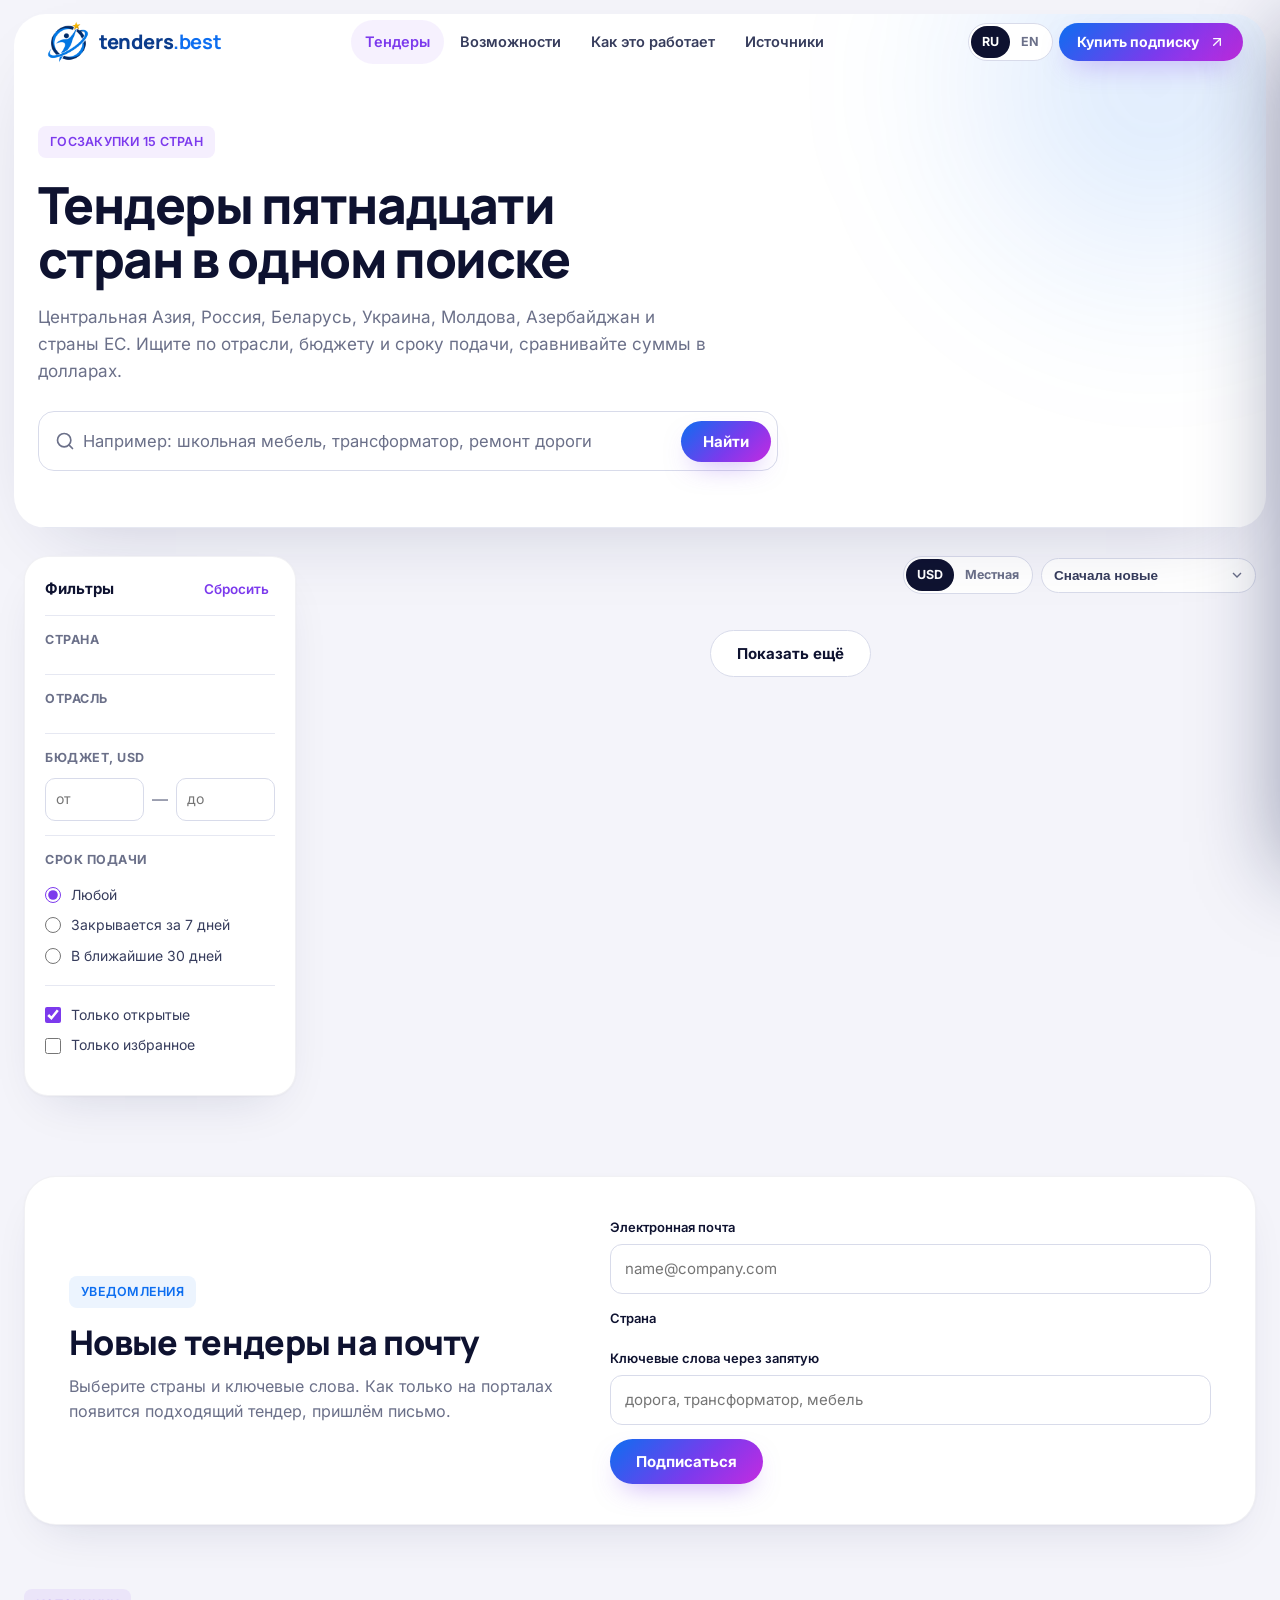
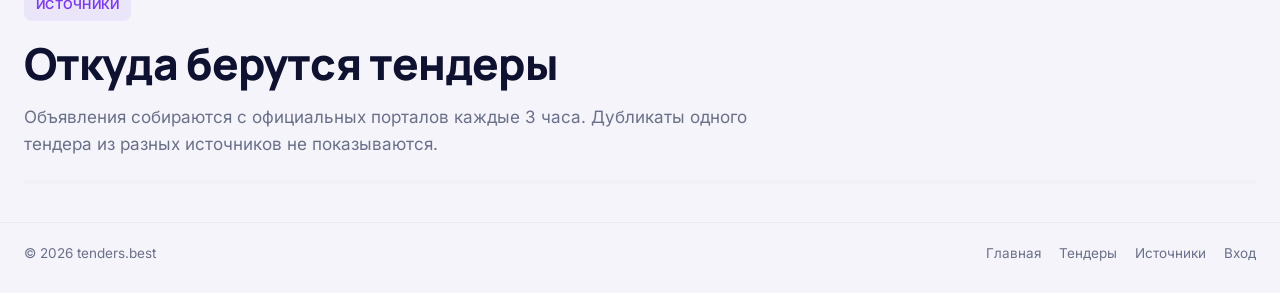
==== tenders.html @ 1c80e2ca "Add tender catalogue, collectors for 15 countries, scheduler and admin - FastAPI + SQLite backend se" ====
<!DOCTYPE html>
<html lang="ru">
<head>
  <meta charset="UTF-8">
  <meta name="viewport" content="width=device-width, initial-scale=1.0">
  <title>Тендеры 15 стран — tenders.best</title>
  <meta name="description" content="Государственные закупки 15 стран в одном поиске: Центральная Азия, Россия, Беларусь, Украина, Молдова, Кавказ и ЕС. Обновление каждые 3 часа.">
  <link rel="icon" type="image/png" href="/assets/img/favicon.png">
  <link rel="stylesheet" href="/assets/css/fonts.css">
  <link rel="stylesheet" href="/assets/css/styles.css">
  <link rel="stylesheet" href="/assets/css/catalog.css">
</head>
<body class="catalog">

<svg width="0" height="0" style="position:absolute" aria-hidden="true">
  <defs>
    <symbol id="i-search" viewBox="0 0 24 24"><circle cx="11" cy="11" r="8"/><path d="m21 21-4.3-4.3"/></symbol>
    <symbol id="i-arrow-up-right" viewBox="0 0 24 24"><path d="M7 17 17 7"/><path d="M7 7h10v10"/></symbol>
    <symbol id="i-calendar" viewBox="0 0 24 24"><rect x="3" y="4" width="18" height="18" rx="2"/><path d="M16 2v4M8 2v4M3 10h18"/></symbol>
    <symbol id="i-building" viewBox="0 0 24 24"><rect x="4" y="2" width="16" height="20" rx="2"/><path d="M9 22v-4h6v4"/><path d="M8 6h.01M16 6h.01M12 6h.01M12 10h.01M12 14h.01M16 10h.01M16 14h.01M8 10h.01M8 14h.01"/></symbol>
    <symbol id="i-pin" viewBox="0 0 24 24"><path d="M20 10c0 6-8 12-8 12s-8-6-8-12a8 8 0 0 1 16 0Z"/><circle cx="12" cy="10" r="3"/></symbol>
    <symbol id="i-star" viewBox="0 0 24 24"><path d="M12 2l3.09 6.26L22 9.27l-5 4.87 1.18 6.88L12 17.77l-6.18 3.25L7 14.14 2 9.27l6.91-1.01z"/></symbol>
    <symbol id="i-x" viewBox="0 0 24 24"><path d="M18 6 6 18M6 6l12 12"/></symbol>
    <symbol id="i-filter" viewBox="0 0 24 24"><path d="M22 3H2l8 9.46V19l4 2v-8.54L22 3z"/></symbol>
    <symbol id="i-copy" viewBox="0 0 24 24"><rect x="9" y="9" width="13" height="13" rx="2"/><path d="M5 15H4a2 2 0 0 1-2-2V4a2 2 0 0 1 2-2h9a2 2 0 0 1 2 2v1"/></symbol>
    <symbol id="i-refresh" viewBox="0 0 24 24"><path d="M3 12a9 9 0 1 0 3-6.7L3 8"/><path d="M3 3v5h5"/></symbol>
    <symbol id="i-mail" viewBox="0 0 24 24"><rect x="2" y="4" width="20" height="16" rx="2"/><path d="m22 7-8.97 5.7a1.94 1.94 0 0 1-2.06 0L2 7"/></symbol>
  </defs>
</svg>

<header class="header" id="header">
  <div class="container">
    <div class="header__bar">
      <a href="/" class="brand" aria-label="tenders.best — на главную">
        <img class="brand__mark" src="/assets/img/logo-mark.png" alt="" width="44" height="44">
        <span class="brand__name">tenders<b>.best</b></span>
      </a>
      <nav class="nav" aria-label="Основная навигация">
        <a href="/tenders" class="is-active" data-i="nav_tenders">Тендеры</a>
        <a href="/#platform" data-i="nav_platform">Возможности</a>
        <a href="/#how" data-i="nav_how">Как это работает</a>
        <a href="#sources" data-i="nav_sources">Источники</a>
      </nav>
      <div class="header__actions">
        <div class="seg" role="group" aria-label="Язык"><button type="button" data-lang="ru" aria-pressed="true">RU</button><button type="button" data-lang="en" aria-pressed="false">EN</button></div>
        <a href="/#cta" class="btn btn--primary btn--sm" data-i="buy">Купить подписку <svg class="icon icon--arrow"><use href="#i-arrow-up-right"/></svg></a>
        <button class="burger" id="burger" aria-label="Открыть меню" aria-expanded="false"><span></span><span></span><span></span></button>
      </div>
    </div>
  </div>
</header>
<div class="mobile-menu" id="mobileMenu">
  <a href="/tenders">Тендеры</a>
  <a href="/#platform">Возможности</a>
  <a href="/#how">Как это работает</a>
  <a href="#sources">Источники</a>
  <a href="/#cta" class="btn btn--primary btn--lg">Купить подписку</a>
</div>

<main>
  <section class="chero">
    <div class="chero__card">
      <div class="container">
        <div class="chero__grid">
          <div class="chero__copy">
            <span class="eyebrow" data-i="eyebrow">Госзакупки 15 стран</span>
            <h1 data-i="h1">Тендеры пятнадцати стран в одном поиске</h1>
            <p data-i="lead">Центральная Азия, Россия, Беларусь, Украина, Молдова, Азербайджан и страны ЕС. Ищите по отрасли, бюджету и сроку подачи, сравнивайте суммы в долларах.</p>
            <form class="search" id="searchForm" role="search">
              <svg class="icon"><use href="#i-search"/></svg>
              <input id="q" type="search" autocomplete="off" placeholder="Например: школьная мебель, трансформатор, ремонт дороги">
              <button type="submit" class="btn btn--primary" data-i="find">Найти</button>
            </form>
            <div class="chero__meta" id="meta"></div>
          </div>
        </div>
        <div class="countries" id="countryStrip" role="group" aria-label="Страны"></div>
      </div>
    </div>
  </section>

  <section class="cmain container" id="tenders">
    <aside class="filters" id="filters" aria-label="Фильтры">
      <div class="filters__head"><b data-i="filters">Фильтры</b><span class="filters__head-actions"><button type="button" class="link" id="reset" data-i="reset">Сбросить</button><button type="button" class="btn btn--primary btn--sm filters-close" id="filtersClose" data-i="done">Готово</button></span></div>
      <div class="fgroup"><div class="fgroup__title" data-i="country">Страна</div><div class="fchips" id="fCountries"></div></div>
      <div class="fgroup"><div class="fgroup__title" data-i="category">Отрасль</div><div class="flist" id="fCats"></div></div>
      <div class="fgroup"><div class="fgroup__title" data-i="budget">Бюджет, USD</div>
        <div class="frange"><input type="number" id="minUsd" min="0" step="1000" placeholder="от" data-ph="from"><span>—</span><input type="number" id="maxUsd" min="0" step="1000" placeholder="до" data-ph="to"></div></div>
      <div class="fgroup"><div class="fgroup__title" data-i="deadline">Срок подачи</div>
        <label class="fradio"><input type="radio" name="dl" value="" checked><span data-i="any">Любой</span></label>
        <label class="fradio"><input type="radio" name="dl" value="7"><span data-i="d7">Закрывается за 7 дней</span></label>
        <label class="fradio"><input type="radio" name="dl" value="30"><span data-i="d30">В ближайшие 30 дней</span></label></div>
      <div class="fgroup">
        <label class="fcheck"><input type="checkbox" id="onlyOpen" checked><span data-i="only_open">Только открытые</span></label>
        <label class="fcheck"><input type="checkbox" id="onlyFav"><span data-i="favs_only">Только избранное</span></label>
      </div>
    </aside>

    <div class="results">
      <div class="results__head">
        <div class="results__count" id="count"></div>
        <div class="results__ctrls">
          <button type="button" class="btn btn--ghost btn--sm filters-toggle" id="filtersToggle"><svg class="icon"><use href="#i-filter"/></svg><span data-i="filters">Фильтры</span></button>
          <div class="seg" role="group" id="curSeg"><button type="button" data-cur="usd" aria-pressed="true">USD</button><button type="button" data-cur="local" aria-pressed="false" data-i="cur_local">Местная</button></div>
          <select class="sel" id="sort" aria-label="Сортировка">
            <option value="new" data-i="s_new">Сначала новые</option>
            <option value="deadline" data-i="s_dead">Ближайший срок подачи</option>
            <option value="amount_desc" data-i="s_bud_d">Бюджет: больше</option>
            <option value="amount_asc" data-i="s_bud_a">Бюджет: меньше</option>
          </select>
        </div>
      </div>
      <div class="list" id="list" aria-live="polite"></div>
      <div class="results__more"><button type="button" class="btn btn--ghost" id="more" data-i="more">Показать ещё</button></div>
    </div>
  </section>

  <section class="cblock container" id="alerts">
    <div class="subscribe">
      <div>
        <span class="eyebrow eyebrow--blue" data-i="sub_eyebrow">Уведомления</span>
        <h2 data-i="sub_h">Новые тендеры на почту</h2>
        <p data-i="sub_p">Выберите страны и ключевые слова. Как только на порталах появится подходящий тендер, пришлём письмо.</p>
      </div>
      <form class="subform" id="subForm" novalidate>
        <label><span data-i="email">Электронная почта</span><input type="email" id="subEmail" placeholder="name@company.com" required></label>
        <div><span class="lbl" data-i="country">Страна</span><div class="fchips fchips--sub" id="subCountries"></div></div>
        <label><span data-i="keywords">Ключевые слова через запятую</span><input type="text" id="subKw" placeholder="дорога, трансформатор, мебель"></label>
        <div class="subform__actions"><button class="btn btn--primary" type="submit" data-i="sub_btn">Подписаться</button><span class="formmsg" id="subMsg" role="status"></span></div>
      </form>
    </div>
  </section>

  <section class="cblock container" id="sources">
    <div class="section-head section-head--left">
      <span class="eyebrow" data-i="src_eyebrow">Источники</span>
      <h2 data-i="src_h">Откуда берутся тендеры</h2>
      <p data-i="src_p">Объявления собираются с официальных порталов каждые 3 часа. Дубликаты одного тендера из разных источников не показываются.</p>
    </div>
    <div class="tablewrap"><table class="srctable" id="srcTable"></table></div>
  </section>
</main>

<footer class="cfooter container">
  <span>© 2026 tenders.best</span>
  <nav><a href="/">Главная</a><a href="/tenders">Тендеры</a><a href="#sources">Источники</a><a href="/admin/login">Вход</a></nav>
</footer>

<div class="scrim" id="scrim"></div>
<aside class="drawer" id="drawer" role="dialog" aria-modal="true" aria-labelledby="dTitle">
  <div class="drawer__head"><span class="drawer__id" id="dId"></span><button class="iconbtn" id="dClose" type="button" aria-label="Закрыть"><svg class="icon"><use href="#i-x"/></svg></button></div>
  <div class="drawer__body" id="dBody"></div>
  <div class="drawer__actions" id="dActions"></div>
</aside>
<div class="toast" id="toast" role="status"></div>

<script src="/assets/js/catalog.js" defer></script>
</body>
</html>
---- assets/css/fonts.css ----
/* Self-hosted Inter + Manrope (latin, latin-ext, cyrillic, cyrillic-ext) — SIL Open Font License */
@font-face {
  font-family: 'Inter';
  font-style: normal;
  font-weight: 400;
  font-display: swap;
  src: url('../fonts/inter-400-cyrillic-ext.woff2') format('woff2');
  unicode-range: U+0460-052F, U+1C80-1C8A, U+20B4, U+2DE0-2DFF, U+A640-A69F, U+FE2E-FE2F;
}
@font-face {
  font-family: 'Inter';
  font-style: normal;
  font-weight: 400;
  font-display: swap;
  src: url('../fonts/inter-400-cyrillic.woff2') format('woff2');
  unicode-range: U+0301, U+0400-045F, U+0490-0491, U+04B0-04B1, U+2116;
}
@font-face {
  font-family: 'Inter';
  font-style: normal;
  font-weight: 400;
  font-display: swap;
  src: url('../fonts/inter-400-latin-ext.woff2') format('woff2');
  unicode-range: U+0100-02BA, U+02BD-02C5, U+02C7-02CC, U+02CE-02D7, U+02DD-02FF, U+0304, U+0308, U+0329, U+1D00-1DBF, U+1E00-1E9F, U+1EF2-1EFF, U+2020, U+20A0-20AB, U+20AD-20C0, U+2113, U+2C60-2C7F, U+A720-A7FF;
}
@font-face {
  font-family: 'Inter';
  font-style: normal;
  font-weight: 400;
  font-display: swap;
  src: url('../fonts/inter-400-latin.woff2') format('woff2');
  unicode-range: U+0000-00FF, U+0131, U+0152-0153, U+02BB-02BC, U+02C6, U+02DA, U+02DC, U+0304, U+0308, U+0329, U+2000-206F, U+20AC, U+2122, U+2191, U+2193, U+2212, U+2215, U+FEFF, U+FFFD;
}
@font-face {
  font-family: 'Inter';
  font-style: normal;
  font-weight: 500;
  font-display: swap;
  src: url('../fonts/inter-500-cyrillic-ext.woff2') format('woff2');
  unicode-range: U+0460-052F, U+1C80-1C8A, U+20B4, U+2DE0-2DFF, U+A640-A69F, U+FE2E-FE2F;
}
@font-face {
  font-family: 'Inter';
  font-style: normal;
  font-weight: 500;
  font-display: swap;
  src: url('../fonts/inter-500-cyrillic.woff2') format('woff2');
  unicode-range: U+0301, U+0400-045F, U+0490-0491, U+04B0-04B1, U+2116;
}
@font-face {
  font-family: 'Inter';
  font-style: normal;
  font-weight: 500;
  font-display: swap;
  src: url('../fonts/inter-500-latin-ext.woff2') format('woff2');
  unicode-range: U+0100-02BA, U+02BD-02C5, U+02C7-02CC, U+02CE-02D7, U+02DD-02FF, U+0304, U+0308, U+0329, U+1D00-1DBF, U+1E00-1E9F, U+1EF2-1EFF, U+2020, U+20A0-20AB, U+20AD-20C0, U+2113, U+2C60-2C7F, U+A720-A7FF;
}
@font-face {
  font-family: 'Inter';
  font-style: normal;
  font-weight: 500;
  font-display: swap;
  src: url('../fonts/inter-500-latin.woff2') format('woff2');
  unicode-range: U+0000-00FF, U+0131, U+0152-0153, U+02BB-02BC, U+02C6, U+02DA, U+02DC, U+0304, U+0308, U+0329, U+2000-206F, U+20AC, U+2122, U+2191, U+2193, U+2212, U+2215, U+FEFF, U+FFFD;
}
@font-face {
  font-family: 'Inter';
  font-style: normal;
  font-weight: 600;
  font-display: swap;
  src: url('../fonts/inter-600-cyrillic-ext.woff2') format('woff2');
  unicode-range: U+0460-052F, U+1C80-1C8A, U+20B4, U+2DE0-2DFF, U+A640-A69F, U+FE2E-FE2F;
}
@font-face {
  font-family: 'Inter';
  font-style: normal;
  font-weight: 600;
  font-display: swap;
  src: url('../fonts/inter-600-cyrillic.woff2') format('woff2');
  unicode-range: U+0301, U+0400-045F, U+0490-0491, U+04B0-04B1, U+2116;
}
@font-face {
  font-family: 'Inter';
  font-style: normal;
  font-weight: 600;
  font-display: swap;
  src: url('../fonts/inter-600-latin-ext.woff2') format('woff2');
  unicode-range: U+0100-02BA, U+02BD-02C5, U+02C7-02CC, U+02CE-02D7, U+02DD-02FF, U+0304, U+0308, U+0329, U+1D00-1DBF, U+1E00-1E9F, U+1EF2-1EFF, U+2020, U+20A0-20AB, U+20AD-20C0, U+2113, U+2C60-2C7F, U+A720-A7FF;
}
@font-face {
  font-family: 'Inter';
  font-style: normal;
  font-weight: 600;
  font-display: swap;
  src: url('../fonts/inter-600-latin.woff2') format('woff2');
  unicode-range: U+0000-00FF, U+0131, U+0152-0153, U+02BB-02BC, U+02C6, U+02DA, U+02DC, U+0304, U+0308, U+0329, U+2000-206F, U+20AC, U+2122, U+2191, U+2193, U+2212, U+2215, U+FEFF, U+FFFD;
}
@font-face {
  font-family: 'Inter';
  font-style: normal;
  font-weight: 700;
  font-display: swap;
  src: url('../fonts/inter-700-cyrillic-ext.woff2') format('woff2');
  unicode-range: U+0460-052F, U+1C80-1C8A, U+20B4, U+2DE0-2DFF, U+A640-A69F, U+FE2E-FE2F;
}
@font-face {
  font-family: 'Inter';
  font-style: normal;
  font-weight: 700;
  font-display: swap;
  src: url('../fonts/inter-700-cyrillic.woff2') format('woff2');
  unicode-range: U+0301, U+0400-045F, U+0490-0491, U+04B0-04B1, U+2116;
}
@font-face {
  font-family: 'Inter';
  font-style: normal;
  font-weight: 700;
  font-display: swap;
  src: url('../fonts/inter-700-latin-ext.woff2') format('woff2');
  unicode-range: U+0100-02BA, U+02BD-02C5, U+02C7-02CC, U+02CE-02D7, U+02DD-02FF, U+0304, U+0308, U+0329, U+1D00-1DBF, U+1E00-1E9F, U+1EF2-1EFF, U+2020, U+20A0-20AB, U+20AD-20C0, U+2113, U+2C60-2C7F, U+A720-A7FF;
}
@font-face {
  font-family: 'Inter';
  font-style: normal;
  font-weight: 700;
  font-display: swap;
  src: url('../fonts/inter-700-latin.woff2') format('woff2');
  unicode-range: U+0000-00FF, U+0131, U+0152-0153, U+02BB-02BC, U+02C6, U+02DA, U+02DC, U+0304, U+0308, U+0329, U+2000-206F, U+20AC, U+2122, U+2191, U+2193, U+2212, U+2215, U+FEFF, U+FFFD;
}
@font-face {
  font-family: 'Manrope';
  font-style: normal;
  font-weight: 600;
  font-display: swap;
  src: url('../fonts/manrope-600-cyrillic-ext.woff2') format('woff2');
  unicode-range: U+0460-052F, U+1C80-1C8A, U+20B4, U+2DE0-2DFF, U+A640-A69F, U+FE2E-FE2F;
}
@font-face {
  font-family: 'Manrope';
  font-style: normal;
  font-weight: 600;
  font-display: swap;
  src: url('../fonts/manrope-600-cyrillic.woff2') format('woff2');
  unicode-range: U+0301, U+0400-045F, U+0490-0491, U+04B0-04B1, U+2116;
}
@font-face {
  font-family: 'Manrope';
  font-style: normal;
  font-weight: 600;
  font-display: swap;
  src: url('../fonts/manrope-600-latin-ext.woff2') format('woff2');
  unicode-range: U+0100-02BA, U+02BD-02C5, U+02C7-02CC, U+02CE-02D7, U+02DD-02FF, U+0304, U+0308, U+0329, U+1D00-1DBF, U+1E00-1E9F, U+1EF2-1EFF, U+2020, U+20A0-20AB, U+20AD-20C0, U+2113, U+2C60-2C7F, U+A720-A7FF;
}
@font-face {
  font-family: 'Manrope';
  font-style: normal;
  font-weight: 600;
  font-display: swap;
  src: url('../fonts/manrope-600-latin.woff2') format('woff2');
  unicode-range: U+0000-00FF, U+0131, U+0152-0153, U+02BB-02BC, U+02C6, U+02DA, U+02DC, U+0304, U+0308, U+0329, U+2000-206F, U+20AC, U+2122, U+2191, U+2193, U+2212, U+2215, U+FEFF, U+FFFD;
}
@font-face {
  font-family: 'Manrope';
  font-style: normal;
  font-weight: 700;
  font-display: swap;
  src: url('../fonts/manrope-700-cyrillic-ext.woff2') format('woff2');
  unicode-range: U+0460-052F, U+1C80-1C8A, U+20B4, U+2DE0-2DFF, U+A640-A69F, U+FE2E-FE2F;
}
@font-face {
  font-family: 'Manrope';
  font-style: normal;
  font-weight: 700;
  font-display: swap;
  src: url('../fonts/manrope-700-cyrillic.woff2') format('woff2');
  unicode-range: U+0301, U+0400-045F, U+0490-0491, U+04B0-04B1, U+2116;
}
@font-face {
  font-family: 'Manrope';
  font-style: normal;
  font-weight: 700;
  font-display: swap;
  src: url('../fonts/manrope-700-latin-ext.woff2') format('woff2');
  unicode-range: U+0100-02BA, U+02BD-02C5, U+02C7-02CC, U+02CE-02D7, U+02DD-02FF, U+0304, U+0308, U+0329, U+1D00-1DBF, U+1E00-1E9F, U+1EF2-1EFF, U+2020, U+20A0-20AB, U+20AD-20C0, U+2113, U+2C60-2C7F, U+A720-A7FF;
}
@font-face {
  font-family: 'Manrope';
  font-style: normal;
  font-weight: 700;
  font-display: swap;
  src: url('../fonts/manrope-700-latin.woff2') format('woff2');
  unicode-range: U+0000-00FF, U+0131, U+0152-0153, U+02BB-02BC, U+02C6, U+02DA, U+02DC, U+0304, U+0308, U+0329, U+2000-206F, U+20AC, U+2122, U+2191, U+2193, U+2212, U+2215, U+FEFF, U+FFFD;
}
@font-face {
  font-family: 'Manrope';
  font-style: normal;
  font-weight: 800;
  font-display: swap;
  src: url('../fonts/manrope-800-cyrillic-ext.woff2') format('woff2');
  unicode-range: U+0460-052F, U+1C80-1C8A, U+20B4, U+2DE0-2DFF, U+A640-A69F, U+FE2E-FE2F;
}
@font-face {
  font-family: 'Manrope';
  font-style: normal;
  font-weight: 800;
  font-display: swap;
  src: url('../fonts/manrope-800-cyrillic.woff2') format('woff2');
  unicode-range: U+0301, U+0400-045F, U+0490-0491, U+04B0-04B1, U+2116;
}
@font-face {
  font-family: 'Manrope';
  font-style: normal;
  font-weight: 800;
  font-display: swap;
  src: url('../fonts/manrope-800-latin-ext.woff2') format('woff2');
  unicode-range: U+0100-02BA, U+02BD-02C5, U+02C7-02CC, U+02CE-02D7, U+02DD-02FF, U+0304, U+0308, U+0329, U+1D00-1DBF, U+1E00-1E9F, U+1EF2-1EFF, U+2020, U+20A0-20AB, U+20AD-20C0, U+2113, U+2C60-2C7F, U+A720-A7FF;
}
@font-face {
  font-family: 'Manrope';
  font-style: normal;
  font-weight: 800;
  font-display: swap;
  src: url('../fonts/manrope-800-latin.woff2') format('woff2');
  unicode-range: U+0000-00FF, U+0131, U+0152-0153, U+02BB-02BC, U+02C6, U+02DA, U+02DC, U+0304, U+0308, U+0329, U+2000-206F, U+20AC, U+2122, U+2191, U+2193, U+2212, U+2215, U+FEFF, U+FFFD;
}
---- assets/css/styles.css ----
/* ==========================================================================
   tenders.best — landing page styles
   ========================================================================== */

:root {
  --bg: #f4f4fa;
  --surface: #ffffff;
  --ink: #0e1230;
  --ink-2: #363c5c;
  --muted: #6b7089;
  --line: #e6e8f2;
  --line-2: #d8dbea;

  --blue: #0d6ef0;
  --blue-deep: #0b3c8c;
  --navy: #00215e;
  --violet: #7c3aed;
  --magenta: #c42be0;
  --gold: #f8b800;
  --green: #12b76a;
  --red: #f04438;

  --grad-brand: linear-gradient(135deg, #0d6ef0 0%, #7c3aed 58%, #c42be0 100%);
  --grad-brand-soft: linear-gradient(135deg, #2f8bff 0%, #8f5cff 60%, #d24ee6 100%);
  --grad-blue: linear-gradient(135deg, #2f8bff 0%, #0b3c8c 100%);
  --grad-violet: linear-gradient(135deg, #8f5cff 0%, #5b21b6 100%);
  --grad-gold: linear-gradient(135deg, #ffd257 0%, #f59e0b 100%);

  --font-head: "Manrope", "Inter", system-ui, -apple-system, "Segoe UI", sans-serif;
  --font-body: "Inter", system-ui, -apple-system, "Segoe UI", sans-serif;

  --r-xl: 32px;
  --r-lg: 24px;
  --r-md: 18px;
  --r-pill: 999px;

  --shadow-card: 0 20px 50px -24px rgba(16, 24, 72, 0.16), 0 1px 3px rgba(16, 24, 72, 0.04);
  --shadow-float: 0 24px 60px -20px rgba(16, 24, 72, 0.26), 0 3px 10px rgba(16, 24, 72, 0.05);
  --shadow-btn: 0 12px 28px -12px rgba(124, 58, 237, 0.5);

  --ease: cubic-bezier(0.22, 1, 0.36, 1);
  --container: 1280px;
  --gutter: 24px;
  --nav-h: 72px;
}

/* ---------- reset ---------- */
*, *::before, *::after { box-sizing: border-box; }
html { scroll-behavior: smooth; -webkit-text-size-adjust: 100%; }
body {
  margin: 0;
  font-family: var(--font-body);
  font-size: 16px;
  line-height: 1.6;
  color: var(--ink);
  background: var(--bg);
  -webkit-font-smoothing: antialiased;
  -moz-osx-font-smoothing: grayscale;
  overflow-x: hidden;
}
img, svg { display: block; max-width: 100%; }
a { color: inherit; text-decoration: none; }
button { font: inherit; color: inherit; background: none; border: 0; cursor: pointer; }
input { font: inherit; }
h1, h2, h3, h4 { margin: 0; font-family: var(--font-head); font-weight: 800; letter-spacing: -0.02em; line-height: 1.1; }
p { margin: 0; }
ul { margin: 0; padding: 0; list-style: none; }
::selection { background: rgba(124, 58, 237, 0.18); }

.icon { width: 1em; height: 1em; fill: none; stroke: currentColor; stroke-width: 2; stroke-linecap: round; stroke-linejoin: round; flex: none; }
.container { width: 100%; max-width: var(--container); margin: 0 auto; padding: 0 var(--gutter); }

.page-aura {
  position: fixed; inset: 0; z-index: -1; pointer-events: none;
  background:
    radial-gradient(55% 40% at 6% 8%, rgba(124, 58, 237, 0.08), transparent 60%),
    radial-gradient(45% 40% at 96% 18%, rgba(13, 110, 240, 0.08), transparent 60%);
}

/* ---------- typography helpers ---------- */
.eyebrow {
  display: inline-flex; align-items: center; gap: 8px;
  padding: 6px 12px; border-radius: 8px;
  font-size: 12.5px; font-weight: 600; letter-spacing: 0.02em; text-transform: uppercase;
  color: var(--violet); background: rgba(124, 58, 237, 0.08);
}
.eyebrow--blue { color: var(--blue); background: rgba(13, 110, 240, 0.08); }
.eyebrow--light { color: #fff; background: rgba(255, 255, 255, 0.16); }

.section-head { text-align: center; max-width: 720px; margin: 0 auto 48px; }
.section-head .eyebrow { margin-bottom: 18px; }
.section-head h2 { font-size: clamp(30px, 3.8vw, 44px); }
.section-head p { margin-top: 16px; color: var(--muted); font-size: 17px; }

/* ---------- buttons ---------- */
.btn {
  position: relative; display: inline-flex; align-items: center; justify-content: center; gap: 10px;
  padding: 15px 26px; border-radius: var(--r-pill);
  font-weight: 700; font-size: 15px; line-height: 1; white-space: nowrap;
  transition: transform 0.3s var(--ease), box-shadow 0.3s var(--ease), background-color 0.25s, color 0.25s, border-color 0.25s;
}
.btn .icon { width: 16px; height: 16px; transition: transform 0.3s var(--ease); }
.btn:hover { transform: translateY(-1px); }
.btn:hover .icon--arrow { transform: translate(2px, -2px); }
.btn:active { transform: translateY(0); }

.btn--primary { color: #fff; background: var(--grad-brand); box-shadow: var(--shadow-btn); }
.btn--primary:hover { box-shadow: 0 16px 34px -12px rgba(124, 58, 237, 0.6); }
.btn--ghost { color: var(--ink); background: #fff; border: 1.5px solid var(--line-2); }
.btn--ghost:hover { border-color: var(--violet); color: var(--violet); }
.btn--outline-brand { color: var(--violet); background: #fff; border: 1.5px solid rgba(124, 58, 237, 0.35); }
.btn--outline-brand:hover { background: var(--violet); color: #fff; }
.btn--sm { padding: 11px 18px; font-size: 14px; }
.btn--lg { padding: 18px 30px; font-size: 16px; }

/* ---------- header ---------- */
.header {
  position: fixed; top: 14px; left: 0; right: 0; z-index: 50;
  transition: transform 0.45s var(--ease), top 0.3s var(--ease);
}
.header.is-hidden { transform: translateY(calc(-100% - 20px)); }
.header__bar {
  display: flex; align-items: center; justify-content: space-between; gap: 24px;
  height: var(--nav-h); padding: 0 12px 0 22px;
  border-radius: var(--r-pill); border: 1px solid transparent;
  transition: background-color 0.3s, box-shadow 0.3s, border-color 0.3s, height 0.3s var(--ease);
}
.header.is-scrolled { top: 10px; }
.header.is-scrolled .header__bar {
  height: 62px;
  background: rgba(255, 255, 255, 0.86);
  -webkit-backdrop-filter: blur(16px) saturate(1.3); backdrop-filter: blur(16px) saturate(1.3);
  border-color: rgba(255, 255, 255, 0.7);
  box-shadow: 0 14px 40px -18px rgba(16, 24, 72, 0.22);
}

.brand { display: inline-flex; align-items: center; gap: 10px; }
.brand__mark { width: 42px; height: 42px; object-fit: contain; }
.brand__name { font-family: var(--font-head); font-weight: 800; font-size: 20px; letter-spacing: -0.02em; color: var(--blue-deep); }
.brand__name b { color: var(--blue); }

.nav { display: flex; align-items: center; gap: 2px; }
.nav a { white-space: nowrap; padding: 10px 14px; border-radius: var(--r-pill); font-size: 14.5px; font-weight: 600; color: var(--ink-2); transition: color 0.25s, background-color 0.25s; }
.nav a:hover, .nav a.is-active { color: var(--violet); background: rgba(124, 58, 237, 0.07); }

.header__actions { display: flex; align-items: center; gap: 6px; }
.header__login { padding: 10px 14px; font-weight: 600; font-size: 14.5px; color: var(--ink-2); border-radius: var(--r-pill); transition: color 0.25s; }
.header__login:hover { color: var(--violet); }

.burger { display: none; flex-direction: column; width: 44px; height: 44px; border-radius: 50%; background: #fff; border: 1px solid var(--line); align-items: center; justify-content: center; }
.burger span { display: block; width: 18px; height: 2px; background: var(--ink); margin: 2.5px 0; border-radius: 2px; transition: transform 0.3s, opacity 0.3s; }
.burger.is-open span:nth-child(1) { transform: translateY(4.5px) rotate(45deg); }
.burger.is-open span:nth-child(2) { opacity: 0; }
.burger.is-open span:nth-child(3) { transform: translateY(-4.5px) rotate(-45deg); }

.mobile-menu {
  position: fixed; inset: 0; z-index: 45; padding: 100px 24px 24px;
  background: rgba(244, 244, 250, 0.97);
  -webkit-backdrop-filter: blur(20px); backdrop-filter: blur(20px);
  opacity: 0; pointer-events: none; transform: translateY(-6px);
  transition: opacity 0.3s var(--ease), transform 0.3s var(--ease);
}
.mobile-menu.is-open { opacity: 1; pointer-events: auto; transform: none; }
.mobile-menu a { display: block; padding: 15px 18px; font-family: var(--font-head); font-size: 21px; font-weight: 800; border-radius: var(--r-md); }
.mobile-menu a:hover { background: #fff; color: var(--violet); }
.mobile-menu .btn { margin-top: 18px; width: 100%; font-size: 16px; }

/* ---------- hero ---------- */
.hero { padding: 14px 14px 0; }
.hero__card {
  position: relative; overflow: hidden;
  background: var(--surface);
  border-radius: var(--r-xl);
  box-shadow: 0 30px 80px -40px rgba(16, 24, 72, 0.22);
}
.hero__inner {
  position: relative; z-index: 2;
  display: grid; grid-template-columns: 1fr 1.15fr; gap: 24px; align-items: end;
  padding: calc(var(--nav-h) + 56px) 24px 0;
}
.hero__copy { padding: 0 0 100px 40px; max-width: 580px; align-self: center; }
.hero__copy .eyebrow { margin-bottom: 24px; }
.hero__title { font-size: clamp(38px, 4.5vw, 60px); line-height: 1.05; letter-spacing: -0.03em; }
.hero__lead { margin-top: 22px; font-size: 17.5px; color: var(--muted); max-width: 500px; }
.hero__cta { display: flex; flex-wrap: wrap; gap: 12px; margin-top: 32px; }
.hero__proof { display: flex; align-items: center; gap: 14px; margin-top: 34px; font-size: 14px; color: var(--muted); }
.avatars { display: flex; }
.avatars span {
  width: 34px; height: 34px; border-radius: 50%; border: 2.5px solid #fff; margin-left: -9px;
  background: var(--grad-brand-soft);
  display: inline-flex; align-items: center; justify-content: center; font-size: 11.5px; font-weight: 700; color: #fff;
}
.avatars span:first-child { margin-left: 0; }
.avatars span:nth-child(2) { background: var(--grad-blue); }
.avatars span:nth-child(3) { background: var(--grad-gold); color: var(--navy); }
.avatars span:nth-child(4) { background: var(--grad-violet); }
.hero__proof b { color: var(--ink); font-weight: 700; }
.stars { display: inline-flex; gap: 2px; color: var(--gold); }
.stars .icon { width: 14px; height: 14px; fill: currentColor; stroke: none; }

.hero__glow { position: absolute; border-radius: 50%; filter: blur(70px); pointer-events: none; z-index: 0; }
.hero__glow--1 { width: 560px; height: 560px; left: -260px; bottom: -300px; background: radial-gradient(circle, rgba(124, 58, 237, 0.30), rgba(124, 58, 237, 0) 65%); }
.hero__glow--2 { width: 620px; height: 620px; right: -200px; top: -260px; background: radial-gradient(circle, rgba(13, 110, 240, 0.22), rgba(13, 110, 240, 0) 65%); }

/* hero visual composition */
.hero__visual { position: relative; height: 680px; }
.hero__scene { position: absolute; inset: 0; }

.laptop { position: absolute; left: 0; top: 96px; width: 520px; }
.laptop__screen {
  position: relative; padding: 16px 14px 20px; border-radius: 18px 18px 6px 6px;
  background: linear-gradient(180deg, #232842, #171b30);
  box-shadow: 0 40px 80px -30px rgba(16, 24, 72, 0.45), inset 0 1px 0 rgba(255, 255, 255, 0.08);
}
.laptop__cam { position: absolute; top: 6px; left: 50%; width: 5px; height: 5px; border-radius: 50%; background: #454b6a; transform: translateX(-50%); }
.laptop__screen .dash { border-radius: 8px; box-shadow: none; }
.laptop__base {
  position: relative; height: 18px; margin: 0 -30px;
  background: linear-gradient(180deg, #eef1f8 0%, #cbd2e3 55%, #aeb7cc 100%);
  border-radius: 3px 3px 16px 16px;
  box-shadow: 0 26px 40px -20px rgba(16, 24, 72, 0.5);
}
.laptop__notch { position: absolute; left: 50%; top: 0; width: 120px; height: 5px; transform: translateX(-50%); border-radius: 0 0 6px 6px; background: #b6bfd3; }

.hero__person { position: absolute; right: -16px; bottom: 0; width: 580px; z-index: 3; pointer-events: none; }
.hero__person img { width: 100%; height: auto; filter: drop-shadow(0 24px 30px rgba(16, 24, 72, 0.18)); }

/* floating badges — static by default, gentle float only on hover of the visual */
.badge {
  position: absolute; z-index: 4;
  width: 54px; height: 54px; border-radius: 50%;
  display: grid; place-items: center; color: #fff;
  box-shadow: 0 12px 26px -10px rgba(16, 24, 72, 0.38), 0 0 0 3px #fff;
}
.badge .icon { width: 23px; height: 23px; stroke-width: 2; }
.badge--sm { width: 46px; height: 46px; }
.badge--sm .icon { width: 20px; height: 20px; }
.badge--blue { background: var(--blue); }
.badge--violet { background: var(--violet); }
.badge--magenta { background: var(--magenta); }
.badge--gold { background: var(--gold); color: #3d2900; }
.badge--green { background: var(--green); }
.badge--navy { background: var(--navy); }

.bw-file { left: -8px; top: 224px; }
.bw-contract { left: 120px; top: 62px; }
.bw-chart { left: 214px; top: 36px; }
.bw-money { right: 150px; top: 28px; }
.bw-calendar { right: 26px; top: 112px; }
.bw-bank { right: -18px; top: 284px; }
.bw-check { right: 14px; top: 432px; }

.float-card {
  position: absolute; z-index: 5;
  display: flex; align-items: center; gap: 12px;
  padding: 11px 16px 11px 11px; border-radius: 16px;
  background: #fff; box-shadow: var(--shadow-float); border: 1px solid rgba(16, 24, 72, 0.05);
}
.float-card__ico { width: 38px; height: 38px; border-radius: 11px; display: grid; place-items: center; color: #fff; background: var(--blue); flex: none; }
.float-card__ico .icon { width: 19px; height: 19px; }
.float-card__ico--green { background: var(--green); }
.float-card__ico--gold { background: var(--gold); color: #3d2900; }
.float-card small { display: block; font-size: 11.5px; color: var(--muted); font-weight: 500; }
.float-card strong { display: block; font-family: var(--font-head); font-size: 15px; font-weight: 800; letter-spacing: -0.01em; line-height: 1.2; }
.float-card em { font-style: normal; color: var(--green); font-size: 12px; font-weight: 700; }
.fc-win { left: 40px; top: 522px; }
.fc-deadline { right: -30px; top: 482px; }

@keyframes floatY {
  0%, 100% { transform: translate3d(0, 0, 0); }
  50% { transform: translate3d(0, -8px, 0); }
}
.hero__visual:hover .badge { animation: floatY 5s ease-in-out var(--fdl, 0s) infinite; }
.hero__visual:hover .float-card { animation: floatY 6s ease-in-out infinite; }
.hero__visual:hover .fc-deadline { animation-delay: -3s; }

/* ---------- dashboard component ---------- */
.dash {
  display: grid; grid-template-columns: 138px 1fr;
  background: #fff; border-radius: 20px; overflow: hidden;
  box-shadow: var(--shadow-float), 0 0 0 1px rgba(16, 24, 72, 0.05);
  font-size: 11px; line-height: 1.35; color: var(--ink);
}
.dash__side { background: #fbfbfe; border-right: 1px solid var(--line); padding: 14px 12px; display: flex; flex-direction: column; gap: 4px; }
.dash__logo { display: flex; align-items: center; gap: 8px; padding: 4px 6px 14px; font-family: var(--font-head); font-weight: 800; font-size: 12px; color: var(--blue-deep); }
.dash__logo img { width: 22px; height: 22px; }
.dash__nav { display: flex; align-items: center; gap: 8px; padding: 7px 10px; border-radius: 10px; color: var(--muted); font-weight: 500; }
.dash__nav .icon { width: 14px; height: 14px; }
.dash__nav.is-active { background: var(--grad-brand); color: #fff; }
.dash__side-foot { margin-top: auto; padding: 10px; border-radius: 12px; background: linear-gradient(135deg, rgba(13, 110, 240, 0.08), rgba(124, 58, 237, 0.1)); font-size: 10px; color: var(--ink-2); }
.dash__side-foot b { display: block; color: var(--violet); font-size: 11px; }
.dash__main { padding: 14px 16px 16px; display: grid; gap: 12px; background: #fff; align-content: start; }
.dash__top { display: flex; align-items: center; justify-content: space-between; gap: 12px; }
.dash__top h4 { font-size: 13px; font-weight: 800; }
.dash__top h4 small { display: block; font-size: 10px; color: var(--muted); font-weight: 500; }
.dash__search { flex: 1; max-width: 200px; display: flex; align-items: center; gap: 6px; padding: 7px 10px; border-radius: 10px; background: #f4f5fa; color: var(--muted); font-size: 10.5px; white-space: nowrap; }
.dash__search .icon { width: 12px; height: 12px; }
.dash__user { display: flex; align-items: center; gap: 8px; }
.dash__user i { width: 26px; height: 26px; border-radius: 50%; background: var(--grad-brand-soft); display: grid; place-items: center; color: #fff; font-style: normal; font-size: 10px; font-weight: 700; }
.dash__bell { position: relative; width: 26px; height: 26px; border-radius: 8px; background: #f4f5fa; display: grid; place-items: center; color: var(--ink-2); }
.dash__bell .icon { width: 13px; height: 13px; }
.dash__bell::after { content: ""; position: absolute; top: 5px; right: 6px; width: 6px; height: 6px; border-radius: 50%; background: var(--red); border: 1.5px solid #fff; }

.kpis { display: grid; grid-template-columns: repeat(4, 1fr); gap: 10px; }
.kpi { position: relative; padding: 11px 12px; border-radius: 14px; border: 1px solid var(--line); background: #fff; overflow: hidden; }
.kpi--accent { background: var(--grad-brand); color: #fff; border-color: transparent; }
.kpi__label { font-size: 10px; color: var(--muted); font-weight: 500; white-space: nowrap; overflow: hidden; text-overflow: ellipsis; }
.kpi--accent .kpi__label { color: rgba(255, 255, 255, 0.85); }
.kpi__value { font-family: var(--font-head); font-size: 18px; font-weight: 800; letter-spacing: -0.02em; margin-top: 2px; }
.kpi__value small { font-size: 11px; font-weight: 700; margin-left: 1px; }
.kpi__delta { display: inline-flex; align-items: center; gap: 3px; margin-top: 4px; padding: 2px 6px; border-radius: 6px; font-size: 9.5px; font-weight: 700; background: rgba(18, 183, 106, 0.12); color: #0b8a4d; }
.kpi--accent .kpi__delta { background: rgba(255, 255, 255, 0.22); color: #fff; }
.kpi__delta .icon { width: 9px; height: 9px; stroke-width: 2.5; }

.dash__row { display: grid; grid-template-columns: 1.55fr 1fr; gap: 12px; }
.panel { padding: 12px; border-radius: 14px; border: 1px solid var(--line); background: #fff; }
.panel__head { display: flex; align-items: center; justify-content: space-between; margin-bottom: 8px; }
.panel__head b { font-size: 11px; font-weight: 700; }
.panel__head span { font-size: 9.5px; color: var(--muted); padding: 3px 7px; border-radius: 6px; background: #f4f5fa; white-space: nowrap; }

/* bar chart */
.bars { display: flex; align-items: flex-end; gap: 6px; height: 92px; padding-top: 6px; }
.bars__col { flex: 1; display: flex; flex-direction: column; align-items: center; gap: 4px; height: 100%; justify-content: flex-end; }
.bars__stack { width: 100%; display: flex; flex-direction: column; justify-content: flex-end; gap: 2px; height: 100%; }
.bars__bar { width: 100%; border-radius: 4px 4px 2px 2px; height: var(--h); background: var(--grad-violet); transform-origin: bottom; transform: scaleY(0); transition: transform 0.8s var(--ease); transition-delay: calc(var(--i, 0) * 60ms); }
.bars__bar--blue { background: var(--grad-blue); }
.bars__bar--gold { background: var(--grad-gold); }
.bars__bar--soft { background: #e9e4fb; }
.bars__label { font-size: 8.5px; color: var(--muted); }
.is-in .bars__bar { transform: scaleY(1); }

/* line chart */
.line-chart { position: relative; width: 100%; height: auto; overflow: visible; }
.line-chart .grid line { stroke: #eef0f7; stroke-width: 1; }
.line-chart .area { fill: url(#areaGrad); opacity: 0; transition: opacity 1s ease 0.7s; }
.line-chart .line { fill: none; stroke: url(#lineGrad); stroke-width: 2.4; stroke-linecap: round; stroke-linejoin: round; stroke-dasharray: 1000; stroke-dashoffset: 1000; transition: stroke-dashoffset 1.6s cubic-bezier(0.65, 0, 0.35, 1); }
.line-chart .pt { fill: #fff; stroke: var(--violet); stroke-width: 2.2; opacity: 0; transition: opacity 0.4s ease 1.3s; }
.line-chart .tip { opacity: 0; transition: opacity 0.4s ease 1.5s; }
.is-in .line-chart .line { stroke-dashoffset: 0; }
.is-in .line-chart .area, .is-in .line-chart .pt, .is-in .line-chart .tip { opacity: 1; }

/* donut */
.donut { position: relative; width: 96px; height: 96px; margin: 0 auto; }
.donut svg { width: 100%; height: 100%; transform: rotate(-90deg); }
.donut circle { fill: none; stroke-width: 11; transition: stroke-dasharray 1.2s var(--ease); }
.donut__track { stroke: #eef0f7; }
.donut__seg { stroke-dasharray: 0 999; }
.donut__center { position: absolute; inset: 0; display: grid; place-items: center; text-align: center; }
.donut__center b { font-family: var(--font-head); font-size: 17px; font-weight: 800; letter-spacing: -0.02em; line-height: 1; }
.donut__center small { font-size: 8.5px; color: var(--muted); }
.legend { display: grid; gap: 5px; margin-top: 10px; font-size: 9.5px; color: var(--ink-2); }
.legend li { display: flex; align-items: center; gap: 6px; }
.legend i { width: 8px; height: 8px; border-radius: 3px; background: var(--c); }
.legend b { margin-left: auto; font-weight: 700; }

/* progress */
.progress { height: 6px; border-radius: 6px; background: #eef0f7; overflow: hidden; }
.progress i { display: block; height: 100%; width: var(--w); border-radius: 6px; background: var(--grad-brand); transform: translateX(-100%); transition: transform 1s var(--ease); transition-delay: calc(var(--i, 0) * 100ms); }
.is-in .progress i { transform: none; }
.progress--gold i { background: var(--grad-gold); }
.progress--blue i { background: var(--grad-blue); }
.progress--green i { background: linear-gradient(90deg, #34d399, #059669); }

/* tender table */
.tlist { display: grid; gap: 6px; }
.tlist__row { display: grid; grid-template-columns: 1.6fr 0.9fr 0.8fr 0.7fr; align-items: center; gap: 8px; padding: 7px 9px; border-radius: 10px; background: #fafafd; font-size: 10px; }
.tlist__row > span { white-space: nowrap; }
.tlist__row--head { background: transparent; color: var(--muted); font-size: 9px; padding-top: 0; padding-bottom: 0; }
.tlist__name { display: flex; align-items: center; gap: 7px; font-weight: 600; min-width: 0; }
.tlist__name span { white-space: nowrap; overflow: hidden; text-overflow: ellipsis; }
.tlist__name i { width: 20px; height: 20px; border-radius: 6px; display: grid; place-items: center; color: #fff; flex: none; background: var(--grad-blue); }
.tlist__name i .icon { width: 11px; height: 11px; }
.tlist__name i.c2 { background: var(--grad-violet); }
.tlist__name i.c3 { background: var(--grad-gold); color: #3d2900; }
.tlist__name i.c4 { background: linear-gradient(135deg, #34d399, #059669); }
.tlist__sum { font-weight: 700; font-family: var(--font-head); }
.status { display: inline-flex; align-items: center; gap: 4px; padding: 3px 7px; border-radius: 6px; font-size: 9px; font-weight: 700; white-space: nowrap; }
.status::before { content: ""; width: 5px; height: 5px; border-radius: 50%; background: currentColor; }
.status--win { background: rgba(18, 183, 106, 0.12); color: #0b8a4d; }
.status--review { background: rgba(13, 110, 240, 0.12); color: var(--blue); }
.status--draft { background: rgba(248, 184, 0, 0.18); color: #9a6b00; }

/* deadlines widget */
.deadlines { display: grid; gap: 7px; }
.deadline { display: flex; align-items: center; gap: 9px; padding: 8px 9px; border-radius: 10px; border: 1px solid var(--line); }
.deadline__date { width: 34px; text-align: center; border-radius: 8px; background: #f4f5fa; padding: 3px 0; line-height: 1.1; flex: none; }
.deadline__date b { display: block; font-family: var(--font-head); font-size: 13px; }
.deadline__date small { font-size: 8px; color: var(--muted); text-transform: uppercase; }
.deadline__date--hot { background: rgba(240, 68, 56, 0.1); color: #c22c22; }
.deadline__date--hot small { color: #c22c22; }
.deadline__body { flex: 1; min-width: 0; }
.deadline__body b { display: block; font-size: 10px; white-space: nowrap; overflow: hidden; text-overflow: ellipsis; }
.deadline__body small { font-size: 9px; color: var(--muted); }
.deadline__tag { font-size: 9px; font-weight: 700; color: var(--violet); white-space: nowrap; }

/* ---------- section: platform (tabs + showcase) ---------- */
.section { padding: 104px 0; position: relative; overflow-x: clip; }

.tabs { display: flex; justify-content: center; flex-wrap: wrap; gap: 6px; padding: 6px; margin: 0 auto 36px; width: fit-content; max-width: 100%; border-radius: var(--r-pill); background: #fff; box-shadow: var(--shadow-card); border: 1px solid var(--line); }
.tab { padding: 11px 20px; border-radius: var(--r-pill); font-weight: 600; font-size: 14.5px; color: var(--ink-2); transition: color 0.25s, background-color 0.25s, box-shadow 0.25s; }
.tab:hover { color: var(--violet); background: rgba(124, 58, 237, 0.06); }
.tab.is-active { color: #fff; background: var(--grad-brand); box-shadow: 0 8px 20px -10px rgba(124, 58, 237, 0.7); }

.showcase { position: relative; }
.showcase::before { content: ""; position: absolute; right: -80px; top: -80px; width: 380px; height: 380px; border-radius: 50%; background: radial-gradient(circle, rgba(124, 58, 237, 0.16), rgba(124, 58, 237, 0) 65%); filter: blur(30px); pointer-events: none; }
.showcase__card {
  position: relative; z-index: 1;
  display: grid; grid-template-columns: 0.95fr 1.05fr; gap: 40px; align-items: center;
  padding: 44px 48px; border-radius: var(--r-xl); background: #fff; box-shadow: var(--shadow-card); border: 1px solid rgba(16, 24, 72, 0.05);
  min-height: 520px;
}
.showcase__panel { display: none; grid-column: 1 / -1; grid-template-columns: 0.95fr 1.05fr; gap: 40px; align-items: center; }
.showcase__panel.is-active { display: grid; animation: panelIn 0.45s var(--ease) both; }
@keyframes panelIn { from { opacity: 0; transform: translateY(10px); } to { opacity: 1; transform: none; } }
.showcase__copy .eyebrow { margin-bottom: 16px; }
.showcase__copy h3 { font-size: clamp(26px, 2.6vw, 34px); margin-bottom: 18px; }
.showcase__copy p { color: var(--muted); margin-bottom: 20px; }
.checks { display: grid; gap: 12px; margin-bottom: 28px; }
.checks li { display: flex; align-items: center; gap: 12px; font-weight: 500; color: var(--ink-2); }
.checks i { width: 22px; height: 22px; border-radius: 50%; background: var(--violet); color: #fff; display: grid; place-items: center; flex: none; }
.checks i .icon { width: 11px; height: 11px; stroke-width: 3; }

.showcase__visual { position: relative; min-height: 400px; }
.mini { position: absolute; background: #fff; border-radius: 18px; box-shadow: var(--shadow-float); border: 1px solid rgba(16, 24, 72, 0.06); padding: 16px; font-size: 11px; }
.mini h5 { font-family: var(--font-head); font-size: 13px; font-weight: 800; margin: 0 0 10px; display: flex; align-items: center; justify-content: space-between; gap: 8px; }
.mini h5 span { font-size: 10px; color: var(--muted); font-weight: 500; padding: 3px 7px; background: #f4f5fa; border-radius: 6px; white-space: nowrap; }
.mini--a { left: 0; top: 20px; width: 62%; z-index: 1; }
.mini--b { right: 0; top: -12px; width: 40%; z-index: 2; }
.mini--c { right: 6%; bottom: 0; width: 56%; z-index: 3; }

.chip-row { display: flex; flex-wrap: wrap; gap: 6px; margin-bottom: 10px; }
.chip { padding: 5px 10px; border-radius: 8px; background: #f4f5fa; color: var(--ink-2); font-weight: 600; font-size: 10px; }
.chip--on { background: var(--grad-brand); color: #fff; }

.doc-row { display: flex; align-items: center; gap: 10px; padding: 9px 10px; border-radius: 12px; border: 1px solid var(--line); margin-bottom: 6px; }
.doc-row i { width: 30px; height: 30px; border-radius: 9px; display: grid; place-items: center; color: #fff; background: var(--grad-blue); flex: none; }
.doc-row i .icon { width: 15px; height: 15px; }
.doc-row i.c2 { background: var(--grad-violet); }
.doc-row i.c3 { background: var(--grad-gold); color: #3d2900; }
.doc-row i.c4 { background: linear-gradient(135deg, #34d399, #059669); }
.doc-row > div { flex: 1; min-width: 0; }
.doc-row b { display: block; font-size: 11px; white-space: nowrap; overflow: hidden; text-overflow: ellipsis; }
.doc-row small { display: block; color: var(--muted); font-size: 9.5px; white-space: nowrap; overflow: hidden; text-overflow: ellipsis; }
.doc-row .status { margin-left: auto; }

.team-row { display: flex; align-items: center; gap: 10px; padding: 8px 0; border-bottom: 1px dashed var(--line); }
.team-row:last-child { border-bottom: 0; }
.team-row i { width: 28px; height: 28px; border-radius: 50%; display: grid; place-items: center; color: #fff; font-style: normal; font-weight: 700; font-size: 10px; background: var(--grad-brand-soft); flex: none; }
.team-row b { display: block; font-size: 11px; }
.team-row small { font-size: 9.5px; color: var(--muted); }
.team-row .progress { width: 70px; margin-left: auto; flex: none; }

.budget-row { margin-bottom: 10px; }
.budget-row__top { display: flex; justify-content: space-between; font-size: 10.5px; margin-bottom: 5px; }
.budget-row__top b { font-family: var(--font-head); }

.report-grid { display: grid; grid-template-columns: 1fr 1fr; gap: 8px; }
.report { padding: 10px; border-radius: 12px; border: 1px solid var(--line); background: #fafafd; }
.report i { width: 26px; height: 26px; border-radius: 8px; display: grid; place-items: center; color: #fff; background: var(--grad-blue); margin-bottom: 8px; }
.report i .icon { width: 13px; height: 13px; }
.report i.c2 { background: var(--grad-violet); }
.report i.c3 { background: var(--grad-gold); color: #3d2900; }
.report i.c4 { background: linear-gradient(135deg, #34d399, #059669); }
.report b { display: block; font-size: 11px; }
.report small { color: var(--muted); font-size: 9.5px; }

/* ---------- section: why ---------- */
.why { padding: 0 14px; }
.why__wrap {
  position: relative; overflow: hidden; border-radius: var(--r-xl);
  background: linear-gradient(160deg, #5b2ee0 0%, #7c3aed 45%, #9a3ad4 100%);
  padding: 96px 24px; color: #fff;
}
.why__wrap::before { content: ""; position: absolute; inset: 0; background: radial-gradient(60% 50% at 18% 0%, rgba(59, 141, 255, 0.45), transparent 60%), radial-gradient(50% 60% at 100% 100%, rgba(226, 92, 245, 0.35), transparent 60%); pointer-events: none; }
.why .section-head h2 { color: #fff; }
.why .section-head p { color: rgba(255, 255, 255, 0.78); }
.why__grid { position: relative; z-index: 1; display: grid; grid-template-columns: 1fr 1.1fr 1fr; gap: 28px; align-items: center; max-width: 1180px; margin: 0 auto; }
.why__col { display: grid; gap: 22px; }
.why__item { position: relative; padding: 26px 26px 26px 28px; border-radius: 22px; background: #fff; color: var(--ink); box-shadow: 0 24px 50px -30px rgba(0, 0, 0, 0.35); transition: transform 0.4s var(--ease), box-shadow 0.4s var(--ease); }
.why__item:hover { transform: translateY(-4px); box-shadow: 0 34px 60px -30px rgba(0, 0, 0, 0.4); }
.why__num { position: absolute; top: -16px; left: 26px; width: 36px; height: 36px; border-radius: 50%; display: grid; place-items: center; font-family: var(--font-head); font-weight: 800; font-size: 14px; color: #fff; background: var(--ink); box-shadow: 0 0 0 4px #fff; }
.why__item h3 { font-size: 19px; margin: 8px 0 8px; }
.why__item p { font-size: 14.5px; color: var(--muted); }
.why__item .icon-box { width: 44px; height: 44px; border-radius: 14px; display: grid; place-items: center; background: rgba(13, 110, 240, 0.08); color: var(--blue); margin-bottom: 14px; }
.why__item .icon-box .icon { width: 22px; height: 22px; }
.why__item:nth-child(2) .icon-box { background: rgba(124, 58, 237, 0.1); color: var(--violet); }
.why__col--r .why__item:first-child .icon-box { background: rgba(248, 184, 0, 0.18); color: #9a6b00; }
.why__col--r .why__item:last-child .icon-box { background: rgba(18, 183, 106, 0.12); color: #0b8a4d; }
.why__center { position: relative; display: grid; place-items: center; min-height: 520px; }
.why__halo { position: absolute; width: 440px; height: 440px; border-radius: 50%; background: radial-gradient(circle, rgba(255, 255, 255, 0.22), rgba(255, 255, 255, 0.04) 60%, rgba(255, 255, 255, 0) 72%); box-shadow: inset 0 0 0 1px rgba(255, 255, 255, 0.28); }
.why__dash { position: relative; z-index: 2; width: 100%; max-width: 420px; }
.why__dash .dash { grid-template-columns: 1fr; }

/* ---------- section: features ---------- */
.features__grid { display: grid; grid-template-columns: 1fr 1fr; gap: 24px; }
.feature {
  position: relative; overflow: hidden; border-radius: var(--r-lg); background: #fff; border: 1px solid rgba(16, 24, 72, 0.05);
  box-shadow: var(--shadow-card); padding: 40px 40px 0; min-height: 560px; display: flex; flex-direction: column;
  transition: transform 0.4s var(--ease), box-shadow 0.4s var(--ease);
}
.feature:hover { transform: translateY(-4px); box-shadow: var(--shadow-float); }
.feature--wide { grid-column: 1 / -1; flex-direction: row; align-items: center; gap: 40px; min-height: 420px; padding: 40px; }
.feature__copy { max-width: 440px; }
.feature__copy .eyebrow { margin-bottom: 16px; }
.feature__copy h3 { font-size: 26px; margin-bottom: 12px; }
.feature__copy p { color: var(--muted); margin-bottom: 22px; }
.feature__visual { position: relative; margin-top: auto; flex: 1; }
.feature__visual--pad { padding-top: 36px; }
.feature__bg { position: absolute; left: -40px; right: -40px; bottom: 0; height: 74%; z-index: 0; overflow: hidden; background: linear-gradient(180deg, rgba(124, 58, 237, 0) 0%, rgba(124, 58, 237, 0.08) 100%); }
.feature__bg::before { content: ""; position: absolute; left: -12%; bottom: -50%; width: 80%; height: 150%; border-radius: 50%; background: radial-gradient(circle, rgba(124, 58, 237, 0.55), rgba(124, 58, 237, 0) 62%); filter: blur(18px); }
.feature__bg::after { content: ""; position: absolute; right: -18%; bottom: -50%; width: 80%; height: 150%; border-radius: 50%; background: radial-gradient(circle, rgba(59, 141, 255, 0.5), rgba(59, 141, 255, 0) 62%); filter: blur(18px); }
.feature__bg--blue::before { background: radial-gradient(circle, rgba(59, 141, 255, 0.55), rgba(59, 141, 255, 0) 62%); }
.feature__bg--blue::after { background: radial-gradient(circle, rgba(196, 43, 224, 0.45), rgba(196, 43, 224, 0) 62%); }
.feature__ui { position: relative; z-index: 1; margin: 0 auto; width: 100%; max-width: 470px; background: #fff; border-radius: 18px 18px 0 0; box-shadow: 0 -16px 50px -30px rgba(16, 24, 72, 0.4), 0 0 0 1px rgba(16, 24, 72, 0.06); padding: 18px 18px 8px; font-size: 11px; }
.feature__ui h5 { font-family: var(--font-head); font-size: 13px; margin: 0 0 12px; display: flex; align-items: center; justify-content: space-between; }
.feature__ui h5 span { font-size: 10px; color: var(--muted); font-weight: 500; padding: 3px 7px; background: #f4f5fa; border-radius: 6px; }
.feature__ui-kpis { display: grid; grid-template-columns: repeat(3, 1fr); gap: 8px; margin-bottom: 12px; }
.feature__ui-kpis div { padding: 8px 10px; border-radius: 10px; background: #fafafd; border: 1px solid var(--line); }
.feature__ui-kpis small { display: block; color: var(--muted); font-size: 9.5px; }
.feature__ui-kpis b { font-family: var(--font-head); font-size: 14px; }
.feature__ui-kpis em { font-style: normal; font-size: 9.5px; font-weight: 700; color: #0b8a4d; margin-left: 4px; }

.docflow { position: relative; z-index: 1; height: 300px; }
.doc-card { position: absolute; width: 236px; padding: 14px; border-radius: 16px; background: #fff; box-shadow: var(--shadow-float); border: 1px solid rgba(16, 24, 72, 0.06); font-size: 11px; transition: transform 0.5s var(--ease); }
.doc-card__head { display: flex; align-items: center; gap: 10px; margin-bottom: 10px; }
.doc-card__head i { width: 34px; height: 34px; border-radius: 10px; display: grid; place-items: center; color: #fff; background: var(--grad-blue); flex: none; }
.doc-card__head i .icon { width: 17px; height: 17px; }
.doc-card__head i.c2 { background: var(--grad-violet); }
.doc-card__head i.c3 { background: var(--grad-gold); color: #3d2900; }
.doc-card__head b { display: block; font-size: 12px; white-space: nowrap; overflow: hidden; text-overflow: ellipsis; max-width: 150px; }
.doc-card__head small { color: var(--muted); font-size: 9.5px; }
.doc-card__lines span { display: block; height: 5px; border-radius: 5px; background: #eef0f7; margin-bottom: 5px; }
.doc-card__lines span:nth-child(1) { width: 92%; } .doc-card__lines span:nth-child(2) { width: 70%; } .doc-card__lines span:nth-child(3) { width: 84%; }
.doc-card__foot { display: flex; align-items: center; justify-content: space-between; margin-top: 10px; }
.doc-card__avatars { display: flex; }
.doc-card__avatars i { width: 20px; height: 20px; border-radius: 50%; border: 2px solid #fff; margin-left: -6px; background: var(--grad-brand-soft); }
.doc-card__avatars i:first-child { margin-left: 0; } .doc-card__avatars i:nth-child(2) { background: var(--grad-blue); } .doc-card__avatars i:nth-child(3) { background: var(--grad-gold); }
.doc-card--1 { left: 0; top: 10px; z-index: 1; }
.doc-card--2 { left: 130px; top: 70px; z-index: 2; }
.doc-card--3 { left: 40px; top: 150px; z-index: 3; }
.feature:hover .doc-card--1 { transform: translate(-6px, -4px) rotate(-1.5deg); }
.feature:hover .doc-card--3 { transform: translate(8px, 4px) rotate(1.5deg); }
.docflow__pill { position: absolute; right: 0; top: 40px; display: inline-flex; align-items: center; gap: 8px; padding: 8px 12px; border-radius: 12px; background: #fff; box-shadow: var(--shadow-float); font-size: 11px; font-weight: 600; z-index: 4; }
.docflow__pill i { width: 20px; height: 20px; border-radius: 50%; background: var(--green); display: grid; place-items: center; color: #fff; }
.docflow__pill i .icon { width: 11px; height: 11px; stroke-width: 3; }
.docflow__pill--2 { top: auto; bottom: 30px; right: 10px; }
.docflow__pill--2 i { background: var(--violet); }

.orbit { position: relative; width: 440px; height: 440px; margin: 0 auto; flex: none; }
.orbit__ring { position: absolute; inset: 0; border-radius: 50%; border: 1.5px dashed rgba(124, 58, 237, 0.3); }
.orbit__ring--2 { inset: 70px; border-color: rgba(13, 110, 240, 0.28); }
.orbit__ring--3 { inset: 140px; border-style: solid; border-color: rgba(248, 184, 0, 0.4); }
.orbit__center { position: absolute; left: 50%; top: 50%; width: 120px; height: 120px; transform: translate(-50%, -50%); border-radius: 50%; background: #fff; box-shadow: var(--shadow-float); display: grid; place-items: center; }
.orbit__center img { width: 76px; height: 76px; }
.orbit__node { position: absolute; width: 64px; height: 64px; border-radius: 50%; display: grid; place-items: center; background: #fff; box-shadow: var(--shadow-float); color: var(--blue); transition: transform 0.3s var(--ease); }
.orbit__node:hover { transform: scale(1.08); }
.orbit__node .icon { width: 26px; height: 26px; }
.orbit__node--violet { color: var(--violet); } .orbit__node--gold { color: #d19700; } .orbit__node--green { color: #0b8a4d; } .orbit__node--magenta { color: var(--magenta); } .orbit__node--navy { color: var(--navy); }
.orbit__label { position: absolute; padding: 7px 11px; border-radius: 9px; background: var(--ink); color: #fff; font-size: 11px; font-weight: 600; white-space: nowrap; box-shadow: 0 10px 20px -10px rgba(0, 0, 0, 0.5); }
.orbit__line { position: absolute; inset: 0; width: 100%; height: 100%; overflow: visible; }
.orbit__line path { fill: none; stroke: url(#orbitGrad); stroke-width: 2; stroke-dasharray: 6 8; opacity: 0.7; }

/* ---------- section: workflow / how it works ---------- */
.how__grid { display: grid; grid-template-columns: 1.05fr 1fr; gap: 56px; align-items: center; }
.scene { position: relative; aspect-ratio: 1 / 0.88; border-radius: var(--r-lg); }
.scene__img {
  position: absolute; inset: 0; border-radius: var(--r-lg); overflow: hidden;
  background: linear-gradient(160deg, #3b6cff 0%, #6d3be8 48%, #b43be0 100%);
  box-shadow: 0 40px 80px -30px rgba(91, 33, 182, 0.5);
}
.scene__img::before { content: ""; position: absolute; left: -20%; top: -30%; width: 80%; height: 80%; border-radius: 50%; background: radial-gradient(circle, rgba(255, 255, 255, 0.4), transparent 65%); filter: blur(30px); }
.scene__grid { position: absolute; inset: 0; background-image: linear-gradient(rgba(255, 255, 255, 0.12) 1px, transparent 1px), linear-gradient(90deg, rgba(255, 255, 255, 0.12) 1px, transparent 1px); background-size: 40px 40px; mask-image: radial-gradient(circle at 50% 50%, #000 30%, transparent 78%); -webkit-mask-image: radial-gradient(circle at 50% 50%, #000 30%, transparent 78%); }
.scene__window { position: absolute; left: 8%; right: 8%; top: 12%; bottom: 0; display: flex; flex-direction: column; border-radius: 16px 16px 0 0; background: #fff; box-shadow: 0 30px 60px -30px rgba(16, 24, 72, 0.35), 0 0 0 1px rgba(16, 24, 72, 0.06); overflow: hidden; }
.scene__window-bar { display: flex; align-items: center; gap: 6px; padding: 12px 14px; border-bottom: 1px solid var(--line); }
.scene__window-bar i { width: 9px; height: 9px; border-radius: 50%; background: #e4e7f0; }
.scene__window-bar i:nth-child(1) { background: #ff6b6b; } .scene__window-bar i:nth-child(2) { background: #ffd166; } .scene__window-bar i:nth-child(3) { background: #34d399; }
.scene__window-bar span { margin-left: 8px; font-size: 10px; color: var(--muted); padding: 3px 10px; background: #f4f5fa; border-radius: 6px; }
.scene__window .dash { box-shadow: none; border-radius: 0; grid-template-columns: 120px 1fr; flex: 1; }
.scene__float { position: absolute; z-index: 3; }
.scene__team { left: -40px; bottom: 60px; width: 230px; padding: 14px; border-radius: 16px; background: #fff; box-shadow: var(--shadow-float); font-size: 11px; }
.scene__team h6 { font-family: var(--font-head); font-size: 12px; margin: 0 0 8px; display: flex; justify-content: space-between; }
.scene__team h6 span { color: var(--green); font-size: 10px; }
.scene__chart { right: -50px; top: 40px; width: 240px; padding: 14px; border-radius: 16px; background: #fff; box-shadow: var(--shadow-float); font-size: 11px; }
.scene__chart h6 { font-family: var(--font-head); font-size: 12px; margin: 0 0 4px; }
.scene__chart .big { font-family: var(--font-head); font-size: 24px; font-weight: 800; letter-spacing: -0.02em; line-height: 1; margin-bottom: 8px; }
.scene__chart .big em { font-style: normal; font-size: 11px; color: var(--green); margin-left: 6px; }
.scene .badge { position: absolute; }

.steps { display: grid; gap: 18px; }
.step {
  position: relative; display: flex; gap: 20px; align-items: flex-start;
  padding: 24px 26px; border-radius: 20px; background: #fff; border: 1px solid rgba(16, 24, 72, 0.05); box-shadow: var(--shadow-card);
  transition: transform 0.4s var(--ease), box-shadow 0.4s var(--ease);
}
.step:hover { transform: translateX(6px); box-shadow: var(--shadow-float); }
.step__num { width: 36px; height: 36px; border-radius: 50%; display: grid; place-items: center; font-family: var(--font-head); font-weight: 800; font-size: 14px; color: #fff; background: var(--ink); flex: none; }
.step__ico { width: 54px; height: 54px; border-radius: 16px; display: grid; place-items: center; background: rgba(124, 58, 237, 0.1); color: var(--violet); flex: none; }
.step__ico .icon { width: 26px; height: 26px; }
.step h3 { font-size: 19px; margin-bottom: 6px; }
.step p { font-size: 15px; color: var(--muted); }
.step--accent { background: var(--grad-brand); color: #fff; border-color: transparent; box-shadow: 0 24px 50px -24px rgba(124, 58, 237, 0.6); }
.step--accent .step__num { background: #fff; color: var(--violet); }
.step--accent .step__ico { background: rgba(255, 255, 255, 0.18); color: #fff; }
.step--accent p { color: rgba(255, 255, 255, 0.85); }
.step__line { position: absolute; left: 43px; top: 100%; width: 2px; height: 18px; background: linear-gradient(180deg, rgba(124, 58, 237, 0.4), rgba(124, 58, 237, 0)); }
.step:last-child .step__line { display: none; }

/* ---------- section: testimonials ---------- */
.testi__slider { position: relative; max-width: 980px; margin: 0 auto; }
.testi__track { position: relative; overflow: hidden; border-radius: var(--r-lg); background: #fff; box-shadow: var(--shadow-card); border: 1px solid rgba(16, 24, 72, 0.05); }
.testi__slide { display: grid; grid-template-columns: 1.35fr 0.85fr; gap: 40px; align-items: center; padding: 44px 48px; position: absolute; inset: 0; opacity: 0; transform: translateX(30px); transition: opacity 0.5s var(--ease), transform 0.5s var(--ease); pointer-events: none; }
.testi__slide.is-active { position: relative; opacity: 1; transform: none; pointer-events: auto; }
.testi__slide.is-leaving { opacity: 0; transform: translateX(-30px); }
.testi__main { position: relative; }
.testi__mark { position: absolute; left: -6px; top: -34px; font-family: var(--font-head); font-size: 96px; line-height: 1; color: rgba(124, 58, 237, 0.16); font-weight: 800; pointer-events: none; }
.testi__quote { position: relative; font-size: 18px; line-height: 1.65; color: var(--ink-2); margin: 0 0 26px; }
.testi__author { display: flex; align-items: center; gap: 14px; }
.ava { width: 46px; height: 46px; border-radius: 50%; display: grid; place-items: center; color: #fff; font-family: var(--font-head); font-weight: 800; font-size: 14px; flex: none; }
.ava--blue { background: var(--grad-blue); }
.ava--violet { background: var(--grad-violet); }
.ava--gold { background: var(--grad-gold); color: #3d2900; }
.testi__author b { display: block; font-family: var(--font-head); font-size: 16px; }
.testi__author small { color: var(--muted); font-size: 13.5px; }
.testi__result { padding: 26px 26px 22px; border-radius: 20px; background: linear-gradient(160deg, #f6f3ff 0%, #eef4ff 100%); border: 1px solid rgba(124, 58, 237, 0.12); }
.testi__result small { display: block; font-size: 12px; font-weight: 600; text-transform: uppercase; letter-spacing: 0.04em; color: var(--violet); margin-bottom: 10px; }
.testi__result > b { display: block; font-family: var(--font-head); font-size: 34px; font-weight: 800; letter-spacing: -0.03em; line-height: 1; color: var(--ink); }
.testi__result > span { display: block; font-size: 13.5px; color: var(--muted); margin: 6px 0 16px; }
.testi__result ul { display: grid; gap: 8px; padding-top: 14px; border-top: 1px solid rgba(124, 58, 237, 0.14); font-size: 13.5px; color: var(--ink-2); }
.testi__result li { display: flex; justify-content: space-between; gap: 12px; }
.testi__result li b { font-family: var(--font-head); color: var(--ink); }
.testi__arrow { position: absolute; top: 50%; transform: translateY(-50%); width: 46px; height: 46px; border-radius: 50%; background: #fff; box-shadow: var(--shadow-float); display: grid; place-items: center; color: var(--violet); z-index: 3; transition: background-color 0.25s, color 0.25s; }
.testi__arrow .icon { width: 18px; height: 18px; }
.testi__arrow:hover { background: var(--violet); color: #fff; }
.testi__arrow--prev { left: -23px; } .testi__arrow--next { right: -23px; }
.testi__dots { display: flex; justify-content: center; gap: 8px; margin-top: 22px; }
.testi__dots button { width: 8px; height: 8px; border-radius: 50%; background: var(--line-2); transition: width 0.3s var(--ease), background-color 0.3s; }
.testi__dots button.is-active { width: 26px; border-radius: 4px; background: var(--grad-brand); }

.logos { display: grid; grid-template-columns: repeat(5, 1fr); gap: 12px; max-width: 980px; margin: 40px auto 0; }
.logo-chip { display: flex; align-items: center; justify-content: center; gap: 10px; padding: 15px 12px; border-radius: 14px; background: #fff; border: 1px solid rgba(16, 24, 72, 0.06); font-family: var(--font-head); font-weight: 700; font-size: 14px; color: var(--ink-2); transition: border-color 0.3s, color 0.3s, box-shadow 0.3s; }
.logo-chip .icon { width: 20px; height: 20px; color: var(--muted); transition: color 0.3s; }
.logo-chip:hover, .logo-chip.is-active { border-color: rgba(124, 58, 237, 0.4); color: var(--violet); box-shadow: 0 14px 28px -18px rgba(124, 58, 237, 0.4); }
.logo-chip:hover .icon, .logo-chip.is-active .icon { color: var(--violet); }

/* ---------- footer ---------- */
.footer { padding: 24px 14px 14px; }
.footer__card { position: relative; overflow: hidden; border-radius: var(--r-xl); background: #fff; box-shadow: var(--shadow-card); padding: 56px 56px 32px; }
.footer__top { display: grid; grid-template-columns: 1.3fr repeat(4, 1fr); gap: 40px; padding-bottom: 48px; border-bottom: 1px solid var(--line); }
.footer__brand p { margin: 16px 0 22px; color: var(--muted); font-size: 15px; max-width: 320px; }
.newsletter { display: flex; align-items: center; gap: 6px; padding: 6px 6px 6px 16px; border-radius: var(--r-pill); border: 1.5px solid var(--line-2); max-width: 360px; background: #fff; transition: border-color 0.25s, box-shadow 0.25s; }
.newsletter:focus-within { border-color: var(--violet); box-shadow: 0 0 0 4px rgba(124, 58, 237, 0.12); }
.newsletter input { flex: 1; min-width: 0; border: 0; outline: 0; background: transparent; font-size: 14px; color: var(--ink); }
.newsletter input::placeholder { color: var(--muted); }
.footer__col h4 { font-size: 15px; margin-bottom: 18px; }
.footer__col li { margin-bottom: 11px; }
.footer__col a { font-size: 14.5px; color: var(--muted); transition: color 0.25s; }
.footer__col a:hover { color: var(--violet); }
.footer__cta { display: flex; align-items: center; justify-content: space-between; gap: 32px; padding: 56px 0 40px; }
.footer__cta .eyebrow { margin-bottom: 18px; }
.footer__cta h2 { font-size: clamp(38px, 5.4vw, 78px); line-height: 0.98; letter-spacing: -0.04em; text-transform: uppercase; max-width: 960px; }
.cta-circle { position: relative; width: 128px; height: 128px; flex: none; border-radius: 50%; background: var(--ink); color: #fff; display: grid; place-items: center; overflow: hidden; transition: transform 0.4s var(--ease), box-shadow 0.4s var(--ease); box-shadow: 0 26px 50px -24px rgba(16, 24, 72, 0.55); }
.cta-circle .icon { width: 44px; height: 44px; transition: transform 0.4s var(--ease); position: relative; z-index: 1; }
.cta-circle::before { content: ""; position: absolute; inset: 0; background: var(--grad-brand); opacity: 0; transition: opacity 0.4s; }
.cta-circle:hover { transform: scale(1.04); }
.cta-circle:hover::before { opacity: 1; }
.cta-circle:hover .icon { transform: translate(3px, -3px); }
.footer__bottom { display: flex; flex-wrap: wrap; align-items: center; justify-content: space-between; gap: 12px; padding-top: 24px; border-top: 1px solid var(--line); font-size: 13.5px; color: var(--muted); }
.footer__bottom nav { display: flex; gap: 20px; }
.footer__bottom a:hover { color: var(--violet); }

/* ---------- reveal ---------- */
[data-reveal] { opacity: 0; transform: translateY(18px); transition: opacity 0.6s var(--ease), transform 0.6s var(--ease); transition-delay: calc(var(--i, 0) * 70ms); }
[data-reveal="left"] { transform: translateX(-24px); }
[data-reveal="right"] { transform: translateX(24px); }
[data-reveal].is-in { opacity: 1; transform: none; }

/* ---------- responsive ---------- */
@media (max-width: 1360px) {
  .laptop { width: 480px; }
  .hero__person { width: 540px; right: -12px; }
  .bw-money { right: 130px; }
  .bw-chart { left: 190px; top: 40px; }
  .bw-bank { right: -10px; }
  .fc-deadline { right: -16px; }
  .fc-win { left: 30px; }
}
@media (max-width: 1200px) {
  .hero__inner { grid-template-columns: 1fr 1fr; }
  .hero__copy { padding-left: 16px; }
  .hero__visual { height: 620px; }
  .laptop { width: 430px; top: 100px; }
  .hero__person { width: 480px; right: -6px; }
  .bw-money { right: 110px; top: 30px; }
  .bw-chart { left: 160px; top: 50px; }
  .bw-calendar { right: 6px; top: 100px; }
  .bw-bank { right: 0; top: 260px; }
  .bw-check { right: 4px; top: 400px; }
  .fc-deadline { right: -4px; top: 440px; }
  .fc-win { left: 10px; top: 480px; }
  .why__grid { grid-template-columns: 1fr 1fr; }
  .why__center { grid-column: 1 / -1; order: -1; min-height: 480px; }
  .orbit { width: 380px; height: 380px; }
}
@media (max-width: 1140px) {
  .nav { display: none; }
  .header__login { display: none; }
  .burger { display: flex; }
}
@media (max-width: 1024px) {
  :root { --nav-h: 66px; }
  .hero__inner { grid-template-columns: 1fr; padding-top: calc(var(--nav-h) + 44px); align-items: start; }
  .hero__copy { padding: 0 8px 36px; max-width: 640px; }
  .hero__visual { height: 620px; margin-top: 8px; }
  .laptop { width: min(560px, 82%); left: 0; top: 60px; }
  .hero__person { width: 480px; right: 0; }
  .bw-money { right: auto; left: 44%; top: 0; }
  .bw-calendar { right: 20px; top: 40px; }
  .bw-bank { right: 0; top: 220px; }
  .bw-check { right: 10px; top: 380px; }
  .fc-deadline { right: 0; top: 440px; }
  .fc-win { left: 10px; top: 440px; }
  .section { padding: 84px 0; }
  .showcase__card { grid-template-columns: 1fr; padding: 32px; }
  .showcase__panel { grid-template-columns: 1fr; }
  .showcase__visual { min-height: 380px; }
  .features__grid { grid-template-columns: 1fr; }
  .feature { min-height: 0; padding: 32px 32px 0; }
  .feature--wide { flex-direction: column; align-items: stretch; padding: 32px; }
  .feature__visual { margin-top: 28px; }
  .how__grid { grid-template-columns: 1fr; gap: 48px; }
  .scene { width: 100%; max-width: 620px; justify-self: center; }
  .scene__team { left: -8px; }
  .scene__chart { right: -8px; }
  .footer__card { padding: 44px 32px 24px; }
  .footer__top { grid-template-columns: 1fr 1fr; }
  .footer__brand { grid-column: 1 / -1; }
  .footer__cta { flex-direction: column; align-items: flex-start; }
}
@media (max-width: 720px) {
  :root { --gutter: 16px; --r-xl: 26px; }
  .header { top: 10px; }
  .header__bar { padding: 0 8px 0 14px; }
  .header__actions .btn { display: none; }
  .brand__mark { width: 36px; height: 36px; }
  .brand__name { font-size: 18px; }
  .hero { padding: 10px 10px 0; }
  .hero__inner { padding: calc(var(--nav-h) + 32px) 16px 0; }
  .hero__title { font-size: clamp(33px, 9vw, 42px); }
  .hero__lead { font-size: 16px; }
  .hero__cta .btn { flex: 1; }
  .hero__proof { flex-wrap: wrap; }
  .hero__visual { height: 470px; }
  .laptop { width: 104%; left: -2%; top: 30px; }
  .laptop__screen { padding: 10px 8px 12px; border-radius: 12px 12px 4px 4px; }
  .laptop__base { margin: 0 -10px; height: 12px; }
  .laptop .dash { font-size: 10px; grid-template-columns: 1fr; }
  .laptop .dash__side, .laptop .dash__search, .laptop .panel--donut, .laptop .dash__row--2 { display: none; }
  .laptop .kpis { grid-template-columns: repeat(2, 1fr); }
  .laptop .dash__row { grid-template-columns: 1fr; }
  .hero__person { width: 330px; right: -12px; }
  .badge { width: 44px; height: 44px; }
  .badge .icon { width: 19px; height: 19px; }
  .badge--sm { width: 38px; height: 38px; }
  .badge--sm .icon { width: 16px; height: 16px; }
  .bw-chart, .bw-calendar { display: none; }
  .bw-file { left: -8px; top: 190px; }
  .bw-contract { left: 38%; top: -10px; }
  .bw-money { left: auto; right: -4px; top: 10px; }
  .bw-bank { right: -6px; top: 170px; }
  .bw-check { right: 0; top: 300px; }
  .float-card { display: none; }
  .section { padding: 64px 0; }
  .section-head { margin-bottom: 32px; }
  .section-head h2 { font-size: clamp(27px, 7.4vw, 34px); }
  .tabs { border-radius: 22px; justify-content: flex-start; overflow-x: auto; flex-wrap: nowrap; width: auto; -webkit-overflow-scrolling: touch; scrollbar-width: none; }
  .tabs::-webkit-scrollbar { display: none; }
  .tab { flex: none; padding: 10px 16px; font-size: 14px; }
  .showcase__card { padding: 24px 20px; min-height: 0; }
  .showcase__visual { min-height: 0; display: grid; gap: 12px; }
  .mini { position: relative; inset: auto; width: 100%; }
  .mini--b { display: none; }
  .why { padding: 0 10px; }
  .why__wrap { padding: 64px 16px; }
  .why__grid { grid-template-columns: 1fr; }
  .why__center { min-height: 400px; }
  .why__halo { width: 320px; height: 320px; }
  .why__dash { max-width: 300px; }
  .why__item { padding: 22px 20px; }
  .feature { padding: 24px 20px 0; }
  .feature--wide { padding: 24px 20px; }
  .feature__copy h3 { font-size: 22px; }
  .feature__ui { padding: 14px 14px 6px; }
  .feature__ui-kpis { grid-template-columns: 1fr 1fr; }
  .docflow { height: 280px; }
  .doc-card { width: 190px; }
  .doc-card--2 { left: auto; right: 0; }
  .doc-card--3 { left: 20px; }
  .docflow__pill { display: none; }
  .orbit { width: 300px; height: 300px; }
  .orbit__ring--2 { inset: 50px; } .orbit__ring--3 { inset: 100px; }
  .orbit__node { width: 52px; height: 52px; } .orbit__node .icon { width: 22px; height: 22px; }
  .orbit__center { width: 90px; height: 90px; } .orbit__center img { width: 56px; height: 56px; }
  .orbit__label { display: none; }
  .scene { aspect-ratio: 1 / 1.12; }
  .scene__window { left: 4%; right: 4%; }
  .scene__window .dash { grid-template-columns: 1fr; }
  .scene__window .dash__side { display: none; }
  .scene__team { left: -4px; bottom: -18px; width: 176px; padding: 12px; }
  .scene__chart { display: none; }
  .step { padding: 20px; gap: 14px; flex-wrap: wrap; }
  .step__ico { width: 46px; height: 46px; }
  .step:hover { transform: none; }
  .testi__slide { grid-template-columns: 1fr; padding: 28px 22px; gap: 24px; }
  .testi__mark { top: -26px; font-size: 72px; }
  .testi__quote { font-size: 16px; }
  .testi__arrow { display: none; }
  .logos { grid-template-columns: 1fr 1fr; gap: 8px; }
  .logo-chip { padding: 12px 8px; font-size: 13px; }
  .footer { padding: 16px 10px 10px; }
  .footer__card { padding: 36px 22px 20px; }
  .footer__top { grid-template-columns: 1fr 1fr; gap: 28px; }
  .footer__cta { padding: 40px 0 32px; }
  .footer__cta h2 { font-size: clamp(32px, 9vw, 46px); }
  .cta-circle { width: 84px; height: 84px; } .cta-circle .icon { width: 30px; height: 30px; }
  .footer__bottom { flex-direction: column; align-items: flex-start; }
}
@media (max-width: 400px) {
  .footer__top { grid-template-columns: 1fr; }
  .hero__person { width: 260px; }
}

/* ---------- reduced motion ---------- */
@media (prefers-reduced-motion: reduce) {
  *, *::before, *::after { animation-duration: 0.001s !important; animation-iteration-count: 1 !important; transition-duration: 0.001s !important; scroll-behavior: auto !important; }
  [data-reveal] { opacity: 1; transform: none; }
  .bars__bar { transform: none; }
  .line-chart .line { stroke-dashoffset: 0; }
  .line-chart .area, .line-chart .pt, .line-chart .tip { opacity: 1; }
  .progress i { transform: none; }
}
---- assets/css/catalog.css ----
/* tenders.best — catalogue page (builds on styles.css tokens) */

body.catalog { background: var(--bg); }
body.catalog .header { top: 10px; }
body.catalog .header__bar { height: 64px; }
body.catalog .nav a.is-active { color: var(--violet); background: rgba(124, 58, 237, 0.07); }

.seg { display: inline-flex; border: 1px solid var(--line-2); border-radius: var(--r-pill); padding: 2px; background: #fff; }
.seg button { padding: 6px 11px; border-radius: var(--r-pill); font-size: 12.5px; font-weight: 700; color: var(--muted); }
.seg button[aria-pressed="true"] { background: var(--ink); color: #fff; }
.iconbtn { width: 38px; height: 38px; border-radius: 50%; border: 1px solid var(--line); background: #fff; display: grid; place-items: center; color: var(--ink); }
.iconbtn .icon { width: 18px; height: 18px; }
.link { color: var(--violet); font-weight: 600; font-size: 13.5px; }
.link:hover { text-decoration: underline; }

/* hero */
.chero { padding: 14px 14px 0; }
.chero__card { position: relative; overflow: hidden; background: #fff; border-radius: var(--r-xl); padding: calc(var(--nav-h) + 40px) 0 0; box-shadow: 0 30px 80px -40px rgba(16, 24, 72, 0.22); }
.chero__card::before { content: ""; position: absolute; right: -200px; top: -240px; width: 620px; height: 620px; border-radius: 50%; background: radial-gradient(circle, rgba(13, 110, 240, 0.16), rgba(13, 110, 240, 0) 65%); filter: blur(60px); pointer-events: none; }
.chero__copy { max-width: 760px; }
.chero__copy .eyebrow { margin-bottom: 20px; }
.chero__copy h1 { font-size: clamp(32px, 4vw, 52px); letter-spacing: -0.03em; line-height: 1.05; max-width: 16ch; }
.chero__copy p { margin: 18px 0 26px; color: var(--muted); font-size: 17px; max-width: 62ch; }
.search { display: flex; align-items: center; gap: 8px; padding: 6px 6px 6px 16px; border-radius: 16px; border: 1.5px solid var(--line-2); background: #fff; max-width: 740px; transition: border-color 0.25s, box-shadow 0.25s; }
.search:focus-within { border-color: var(--violet); box-shadow: 0 0 0 4px rgba(124, 58, 237, 0.12); }
.search .icon { width: 20px; height: 20px; color: var(--muted); }
.search input { flex: 1; min-width: 0; border: 0; outline: 0; background: transparent; font-size: 16.5px; padding: 10px 0; }
.search input::placeholder { color: var(--muted); }
.search .btn { padding: 13px 22px; }
.chero__meta { display: flex; flex-wrap: wrap; gap: 8px 18px; margin-top: 16px; font-size: 13.5px; color: var(--muted); }
.chero__meta b { color: var(--ink); font-weight: 600; }
.chero__meta .demo { color: #9a6b00; background: rgba(248, 184, 0, 0.18); padding: 2px 8px; border-radius: 6px; font-weight: 600; }

.countries { display: grid; grid-template-columns: repeat(8, 1fr); margin: 40px 0 0; border-top: 1px solid var(--line); }
.cty { position: relative; padding: 16px 12px 18px; text-align: left; border-right: 1px solid var(--line); transition: background-color 0.2s; min-width: 0; }
.cty:nth-child(8n), .cty:last-child { border-right: 0; }
.cty:nth-child(-n+8) { border-bottom: 1px solid var(--line); }
.cty:hover { background: #f8f8fd; }
.cty[aria-pressed="true"] { background: #f4f2ff; }
.cty[aria-pressed="true"]::after { content: ""; position: absolute; left: 0; right: 0; bottom: 0; height: 3px; background: var(--grad-brand); }
.cty .code { font-family: var(--font-head); font-size: 12px; font-weight: 800; color: var(--blue); letter-spacing: 0.04em; }
.cty .name { display: block; font-weight: 600; font-size: 13.5px; margin-top: 2px; white-space: nowrap; overflow: hidden; text-overflow: ellipsis; }
.cty .num { display: block; font-family: var(--font-head); font-size: 22px; font-weight: 800; letter-spacing: -0.02em; margin-top: 8px; font-variant-numeric: tabular-nums; }
.cty .sub { font-size: 11.5px; color: var(--muted); }

/* main */
.cmain { display: grid; grid-template-columns: 272px 1fr; gap: 28px; padding-top: 28px; padding-bottom: 56px; align-items: start; }
.filters { position: sticky; top: 96px; background: #fff; border: 1px solid rgba(16, 24, 72, 0.06); border-radius: var(--r-lg); padding: 20px; box-shadow: var(--shadow-card); }
.filters__head { display: flex; align-items: center; justify-content: space-between; margin-bottom: 14px; font-size: 15px; }
.fgroup { padding: 14px 0; border-top: 1px solid var(--line); }
.fgroup__title { font-size: 12.5px; font-weight: 700; text-transform: uppercase; letter-spacing: 0.04em; color: var(--muted); margin-bottom: 10px; }
.fchips { display: flex; flex-wrap: wrap; gap: 6px; }
.fchips button { padding: 6px 10px; border-radius: 8px; border: 1px solid var(--line-2); background: #fff; font-size: 12.5px; font-weight: 700; color: var(--ink-2); transition: all 0.2s; }
.fchips button:hover { border-color: var(--violet); color: var(--violet); }
.fchips button[aria-pressed="true"] { background: var(--ink); color: #fff; border-color: var(--ink); }
.flist { display: grid; gap: 6px; }
.fcheck, .fradio { display: flex; align-items: center; gap: 10px; font-size: 14px; color: var(--ink-2); cursor: pointer; padding: 4px 0; }
.fcheck input, .fradio input { width: 16px; height: 16px; accent-color: var(--violet); margin: 0; }
.fcheck .n { margin-left: auto; color: var(--muted); font-size: 12.5px; font-variant-numeric: tabular-nums; }
.frange { display: flex; align-items: center; gap: 8px; }
.frange input { width: 100%; min-width: 0; padding: 9px 10px; border: 1.5px solid var(--line-2); border-radius: 10px; font-size: 14px; outline: 0; }
.frange input:focus { border-color: var(--violet); }
.frange span { color: var(--muted); }
.filters-toggle, .filters-close { display: none; }
.filters__head-actions { display: flex; align-items: center; gap: 12px; }

.results__head { display: flex; align-items: center; justify-content: space-between; gap: 12px; flex-wrap: wrap; margin-bottom: 14px; }
.results__count { font-size: 15px; color: var(--muted); }
.results__count b { color: var(--ink); font-weight: 700; }
.results__ctrls { display: flex; align-items: center; gap: 8px; flex-wrap: wrap; }
.sel { padding: 9px 34px 9px 12px; border-radius: var(--r-pill); border: 1.5px solid var(--line-2); background: #fff url("data:image/svg+xml,%3Csvg xmlns='http://www.w3.org/2000/svg' viewBox='0 0 24 24' fill='none' stroke='%236b7089' stroke-width='2'%3E%3Cpath d='m6 9 6 6 6-6'/%3E%3C/svg%3E") no-repeat right 10px center / 16px; font-size: 13.5px; font-weight: 600; color: var(--ink-2); appearance: none; -webkit-appearance: none; }

.list { display: grid; gap: 12px; }
.card { position: relative; display: grid; grid-template-columns: 1fr auto; gap: 18px; padding: 20px 60px 20px 22px; min-width: 0; border-radius: 20px; background: #fff; border: 1px solid rgba(16, 24, 72, 0.06); box-shadow: 0 10px 30px -22px rgba(16, 24, 72, 0.2); cursor: pointer; transition: box-shadow 0.25s, transform 0.25s var(--ease), border-color 0.25s; }
.card:hover { transform: translateY(-2px); box-shadow: var(--shadow-card); border-color: rgba(124, 58, 237, 0.25); }
.card__top { display: flex; flex-wrap: wrap; align-items: center; gap: 6px; margin-bottom: 10px; }
.tag { display: inline-flex; align-items: center; gap: 6px; padding: 4px 9px; border-radius: 7px; font-size: 12px; font-weight: 700; background: #f4f5fa; color: var(--ink-2); }
.tag--country { background: rgba(13, 110, 240, 0.08); color: var(--blue-deep); }
.tag--country i { font-style: normal; font-family: var(--font-head); font-weight: 800; color: var(--blue); }
.tag--cat { background: rgba(124, 58, 237, 0.08); color: var(--violet); }
.tag--hot { background: rgba(240, 68, 56, 0.1); color: #c22c22; }
.tag--soon { background: rgba(248, 184, 0, 0.18); color: #9a6b00; }
.tag--closed { background: #eef0f7; color: var(--muted); }
.tag--demo { background: rgba(248, 184, 0, 0.18); color: #9a6b00; }
.card__title { font-family: var(--font-head); font-size: 17px; font-weight: 800; letter-spacing: -0.01em; line-height: 1.3; margin: 0 0 8px; }
.card__meta { display: flex; flex-wrap: wrap; gap: 6px 16px; font-size: 13.5px; color: var(--muted); }
.card__meta span { display: inline-flex; align-items: center; gap: 6px; min-width: 0; }
.card__meta .icon { width: 15px; height: 15px; flex: none; }
.card__side { text-align: right; display: flex; flex-direction: column; align-items: flex-end; gap: 6px; min-width: 150px; max-width: 100%; }
.card__sum { font-family: var(--font-head); font-size: 20px; font-weight: 800; letter-spacing: -0.02em; white-space: nowrap; }
.card__sum small { display: block; font-family: var(--font-body); font-size: 12.5px; font-weight: 500; color: var(--muted); }
.card__deadline { font-size: 13px; color: var(--muted); white-space: nowrap; }
.card__deadline b { color: var(--ink); font-weight: 600; }
.fav { position: absolute; right: 14px; top: 14px; width: 32px; height: 32px; border-radius: 50%; display: grid; place-items: center; color: var(--line-2); transition: color 0.2s, background-color 0.2s; }
.fav .icon { width: 17px; height: 17px; fill: currentColor; stroke: none; }
.fav:hover { background: #f4f5fa; color: var(--gold); }
.fav.is-on { color: var(--gold); }
.card--closed { opacity: 0.72; }
.empty { padding: 48px 24px; text-align: center; color: var(--muted); background: #fff; border-radius: 20px; border: 1px dashed var(--line-2); }
.skeleton { height: 120px; border-radius: 20px; background: linear-gradient(90deg, #fff 25%, #f1f2f8 50%, #fff 75%); background-size: 200% 100%; animation: shimmer 1.2s linear infinite; }
@keyframes shimmer { to { background-position: -200% 0; } }
.results__more { display: flex; justify-content: center; margin-top: 22px; }
.results__more .btn[hidden] { display: none; }

/* blocks */
.cblock { padding: 24px var(--gutter) 40px; }
.subscribe { display: grid; grid-template-columns: 1fr 1.2fr; gap: 40px; align-items: center; padding: 40px 44px; border-radius: var(--r-xl); background: #fff; border: 1px solid rgba(16, 24, 72, 0.06); box-shadow: var(--shadow-card); }
.subscribe .eyebrow { margin-bottom: 16px; }
.subscribe h2 { font-size: clamp(26px, 3vw, 34px); margin-bottom: 12px; }
.subscribe p { color: var(--muted); }
.subform { display: grid; gap: 14px; }
.subform label { display: grid; gap: 6px; }
.subform label span, .subform .lbl { font-size: 13px; font-weight: 600; }
.subform .lbl { display: block; margin-bottom: 6px; }
.subform input { padding: 12px 14px; border: 1.5px solid var(--line-2); border-radius: 12px; font-size: 15px; outline: 0; width: 100%; }
.subform input:focus { border-color: var(--violet); box-shadow: 0 0 0 4px rgba(124, 58, 237, 0.12); }
.subform__actions { display: flex; align-items: center; gap: 14px; flex-wrap: wrap; }
.formmsg { font-size: 13.5px; color: var(--muted); }
.formmsg.ok { color: #0b8a4d; } .formmsg.err { color: #c22c22; }

.section-head--left { text-align: left; margin: 0 0 22px; max-width: 760px; }
.tablewrap { overflow: auto; border-radius: var(--r-lg); background: #fff; border: 1px solid rgba(16, 24, 72, 0.06); box-shadow: var(--shadow-card); }
.srctable { width: 100%; border-collapse: collapse; font-size: 14px; }
.srctable th, .srctable td { text-align: left; padding: 14px 18px; border-bottom: 1px solid var(--line); vertical-align: top; }
.srctable th { font-size: 12px; text-transform: uppercase; letter-spacing: 0.04em; color: var(--muted); font-weight: 700; }
.srctable tr:last-child td { border-bottom: 0; }
.srctable td.c { white-space: nowrap; font-weight: 600; }
.srctable td.c i { font-style: normal; font-family: var(--font-head); font-weight: 800; color: var(--blue); margin-right: 8px; }
.srctable a { color: var(--violet); font-weight: 600; }
.srctable .st { display: inline-flex; align-items: center; gap: 6px; font-size: 12.5px; font-weight: 600; white-space: nowrap; }
.srctable .st::before { content: ""; width: 7px; height: 7px; border-radius: 50%; background: currentColor; }
.st--ok { color: #0b8a4d; } .st--err { color: #c22c22; } .st--none { color: var(--muted); }

.cfooter { display: flex; flex-wrap: wrap; justify-content: space-between; gap: 12px; padding-top: 20px; padding-bottom: 28px; border-top: 1px solid var(--line); color: var(--muted); font-size: 13.5px; }
.cfooter nav { display: flex; gap: 18px; }
.cfooter a:hover { color: var(--violet); }

/* drawer */
.scrim { position: fixed; inset: 0; background: rgba(14, 18, 48, 0.4); opacity: 0; pointer-events: none; transition: opacity 0.3s; z-index: 60; }
.scrim.is-open { opacity: 1; pointer-events: auto; }
.drawer { position: fixed; top: 0; right: 0; bottom: 0; width: min(560px, 100%); background: #fff; z-index: 61; transform: translateX(100%); transition: transform 0.4s var(--ease); display: flex; flex-direction: column; box-shadow: -30px 0 80px -30px rgba(16, 24, 72, 0.4); }
.drawer.is-open { transform: none; }
.drawer__head { display: flex; align-items: center; justify-content: space-between; padding: 18px 22px; border-bottom: 1px solid var(--line); }
.drawer__id { font-family: ui-monospace, Menlo, monospace; font-size: 12.5px; color: var(--muted); }
.drawer__body { flex: 1; overflow: auto; padding: 22px; }
.drawer__body h2 { font-size: 22px; line-height: 1.3; margin: 10px 0 16px; }
.drawer__body .card__top { margin-bottom: 4px; }
.dl { display: grid; grid-template-columns: 150px 1fr; gap: 10px 14px; font-size: 14.5px; margin: 18px 0; }
.dl dt { color: var(--muted); }
.dl dd { margin: 0; font-weight: 500; }
.drawer__body p.desc { font-size: 14.5px; color: var(--ink-2); line-height: 1.6; padding: 14px 16px; background: #f8f8fd; border-radius: 14px; }
.drawer__actions { display: flex; flex-wrap: wrap; gap: 8px; padding: 16px 22px; border-top: 1px solid var(--line); }
.toast { position: fixed; left: 50%; bottom: 24px; transform: translateX(-50%); background: var(--ink); color: #fff; padding: 10px 16px; border-radius: 10px; font-size: 13.5px; opacity: 0; transition: opacity 0.25s; pointer-events: none; z-index: 70; }
.toast.show { opacity: 1; }

/* responsive */
@media (max-width: 1200px) { .countries { grid-template-columns: repeat(5, 1fr); } .cty { border-bottom: 1px solid var(--line); } .cty:nth-child(8n) { border-right: 1px solid var(--line); } .cty:nth-child(5n) { border-right: 0; } }
@media (max-width: 1024px) {
  .cmain { grid-template-columns: 1fr; }
  .filters { position: fixed; inset: 0; z-index: 55; border-radius: 0; overflow: auto; transform: translateY(100%); transition: transform 0.35s var(--ease); }
  .filters.is-open { transform: none; }
  .filters-toggle, .filters-close { display: inline-flex; }
  .subscribe { grid-template-columns: 1fr; padding: 28px 24px; }
}
@media (max-width: 720px) {
  .chero { padding: 10px 10px 0; }
  .chero__card { padding-top: calc(var(--nav-h) + 24px); }
  .chero__copy h1 { font-size: clamp(28px, 8vw, 36px); }
  .search { flex-wrap: wrap; padding: 8px; }
  .search .icon { display: none; }
  .search input { width: 100%; padding: 8px 6px; }
  .search .btn { width: 100%; }
  .countries { grid-template-columns: repeat(3, 1fr); margin-top: 24px; }
  .cty:nth-child(5n) { border-right: 1px solid var(--line); }
  .cty:nth-child(3n) { border-right: 0; }
  .cty:nth-child(8n) { border-right: 1px solid var(--line); }
  .cty:nth-child(9), .cty:nth-child(12), .cty:nth-child(15) { border-right: 0; }
  .card { grid-template-columns: 1fr; padding: 16px 16px 16px 16px; }
  .card__top { padding-right: 36px; }
  .card__side { align-items: flex-start; text-align: left; flex-direction: row; flex-wrap: wrap; justify-content: space-between; width: 100%; min-width: 0; }
  .dl { grid-template-columns: 1fr; gap: 2px 0; }
  .dl dt { margin-top: 10px; }
  .header__actions .seg { display: none; }
}
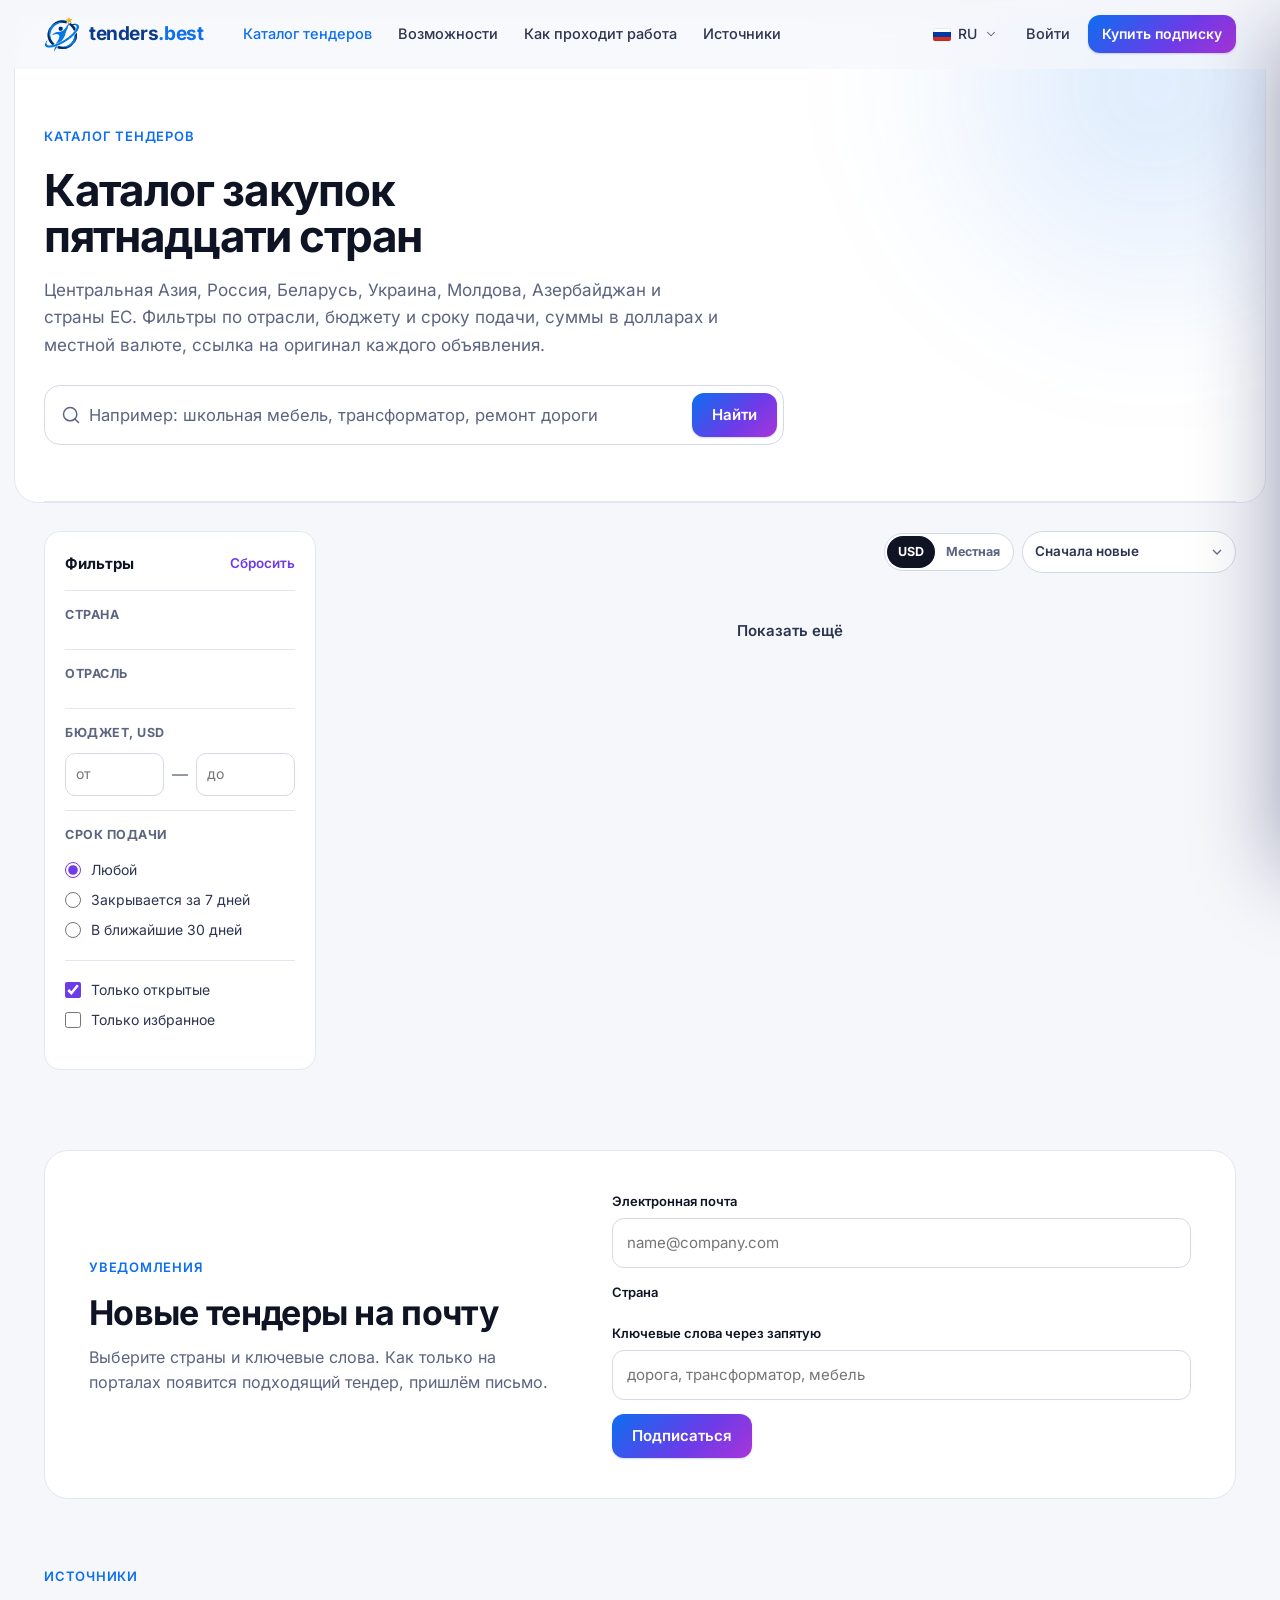
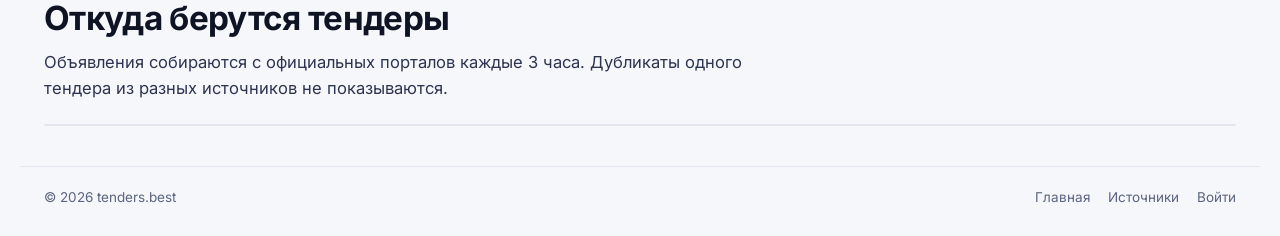
==== commit 18fc2b69: "Redesign landing as a product-first B2B page - Hero: laptop dashboard is the main object, smaller ph" ====
--- a/tenders.html
+++ b/tenders.html
@@ -24,6 +24,8 @@
     <symbol id="i-filter" viewBox="0 0 24 24"><path d="M22 3H2l8 9.46V19l4 2v-8.54L22 3z"/></symbol>
     <symbol id="i-copy" viewBox="0 0 24 24"><rect x="9" y="9" width="13" height="13" rx="2"/><path d="M5 15H4a2 2 0 0 1-2-2V4a2 2 0 0 1 2-2h9a2 2 0 0 1 2 2v1"/></symbol>
     <symbol id="i-refresh" viewBox="0 0 24 24"><path d="M3 12a9 9 0 1 0 3-6.7L3 8"/><path d="M3 3v5h5"/></symbol>
+    <symbol id="i-chevron-down" viewBox="0 0 24 24"><path d="m6 9 6 6 6-6"/></symbol>
+    <symbol id="i-check" viewBox="0 0 24 24"><path d="M20 6 9 17l-5-5"/></symbol>
     <symbol id="i-mail" viewBox="0 0 24 24"><rect x="2" y="4" width="20" height="16" rx="2"/><path d="m22 7-8.97 5.7a1.94 1.94 0 0 1-2.06 0L2 7"/></symbol>
   </defs>
 </svg>
@@ -32,29 +34,45 @@
   <div class="container">
     <div class="header__bar">
       <a href="/" class="brand" aria-label="tenders.best — на главную">
-        <img class="brand__mark" src="/assets/img/logo-mark.png" alt="" width="44" height="44">
+        <img class="brand__mark" src="/assets/img/logo-mark.png" alt="" width="36" height="36">
         <span class="brand__name">tenders<b>.best</b></span>
       </a>
       <nav class="nav" aria-label="Основная навигация">
-        <a href="/tenders" class="is-active" data-i="nav_tenders">Тендеры</a>
-        <a href="/#platform" data-i="nav_platform">Возможности</a>
-        <a href="/#how" data-i="nav_how">Как это работает</a>
+        <a href="/tenders" class="is-active" data-i="nav_tenders">Каталог тендеров</a>
+        <a href="/#features" data-i="nav_platform">Возможности</a>
+        <a href="/#how" data-i="nav_how">Как проходит работа</a>
         <a href="#sources" data-i="nav_sources">Источники</a>
       </nav>
       <div class="header__actions">
-        <div class="seg" role="group" aria-label="Язык"><button type="button" data-lang="ru" aria-pressed="true">RU</button><button type="button" data-lang="en" aria-pressed="false">EN</button></div>
-        <a href="/#cta" class="btn btn--primary btn--sm" data-i="buy">Купить подписку <svg class="icon icon--arrow"><use href="#i-arrow-up-right"/></svg></a>
+        <div class="lang" id="lang">
+          <button type="button" class="lang__btn" aria-haspopup="listbox" aria-expanded="false"><span class="flag flag--ru" data-flag></span><span data-lang-label>RU</span><svg class="icon chev"><use href="#i-chevron-down"/></svg></button>
+          <div class="lang__menu" role="listbox">
+            <button type="button" role="option" data-lang="ru"><span class="flag flag--ru"></span>Русский<svg class="icon"><use href="#i-check"/></svg></button>
+            <button type="button" role="option" data-lang="en"><span class="flag flag--en"></span>English<svg class="icon"><use href="#i-check"/></svg></button>
+            <button type="button" role="option" data-lang="tj"><span class="flag flag--tj"></span>Тоҷикӣ<svg class="icon"><use href="#i-check"/></svg></button>
+          </div>
+        </div>
+        <a href="/admin/login" class="header__login" data-i="login">Войти</a>
+        <a href="/#cta" class="btn btn--primary btn--sm" data-i="buy">Купить подписку</a>
         <button class="burger" id="burger" aria-label="Открыть меню" aria-expanded="false"><span></span><span></span><span></span></button>
       </div>
     </div>
   </div>
 </header>
 <div class="mobile-menu" id="mobileMenu">
-  <a href="/tenders">Тендеры</a>
-  <a href="/#platform">Возможности</a>
-  <a href="/#how">Как это работает</a>
-  <a href="#sources">Источники</a>
-  <a href="/#cta" class="btn btn--primary btn--lg">Купить подписку</a>
+  <a href="/tenders" data-i="nav_tenders">Каталог тендеров</a>
+  <a href="/#features" data-i="nav_platform">Возможности</a>
+  <a href="/#how" data-i="nav_how">Как проходит работа</a>
+  <a href="#sources" data-i="nav_sources">Источники</a>
+  <div class="mobile-menu__langs">
+    <button type="button" data-lang="ru"><span class="flag flag--ru"></span>RU</button>
+    <button type="button" data-lang="en"><span class="flag flag--en"></span>EN</button>
+    <button type="button" data-lang="tj"><span class="flag flag--tj"></span>TJ</button>
+  </div>
+  <div class="mobile-menu__row">
+    <a href="/admin/login" class="btn btn--secondary" data-i="login">Войти</a>
+    <a href="/#cta" class="btn btn--primary" data-i="buy">Купить подписку</a>
+  </div>
 </div>
 
 <main>
@@ -63,9 +81,9 @@
       <div class="container">
         <div class="chero__grid">
           <div class="chero__copy">
-            <span class="eyebrow" data-i="eyebrow">Госзакупки 15 стран</span>
-            <h1 data-i="h1">Тендеры пятнадцати стран в одном поиске</h1>
-            <p data-i="lead">Центральная Азия, Россия, Беларусь, Украина, Молдова, Азербайджан и страны ЕС. Ищите по отрасли, бюджету и сроку подачи, сравнивайте суммы в долларах.</p>
+            <span class="eyebrow" data-i="eyebrow">Каталог тендеров</span>
+            <h1 data-i="h1">Каталог закупок пятнадцати стран</h1>
+            <p data-i="lead">Центральная Азия, Россия, Беларусь, Украина, Молдова, Азербайджан и страны ЕС. Фильтры по отрасли, бюджету и сроку подачи, суммы в долларах и местной валюте, ссылка на оригинал каждого объявления.</p>
             <form class="search" id="searchForm" role="search">
               <svg class="icon"><use href="#i-search"/></svg>
               <input id="q" type="search" autocomplete="off" placeholder="Например: школьная мебель, трансформатор, ремонт дороги">
@@ -118,7 +136,7 @@
   <section class="cblock container" id="alerts">
     <div class="subscribe">
       <div>
-        <span class="eyebrow eyebrow--blue" data-i="sub_eyebrow">Уведомления</span>
+        <span class="eyebrow" data-i="sub_eyebrow">Уведомления</span>
         <h2 data-i="sub_h">Новые тендеры на почту</h2>
         <p data-i="sub_p">Выберите страны и ключевые слова. Как только на порталах появится подходящий тендер, пришлём письмо.</p>
       </div>
@@ -143,7 +161,7 @@
 
 <footer class="cfooter container">
   <span>© 2026 tenders.best</span>
-  <nav><a href="/">Главная</a><a href="/tenders">Тендеры</a><a href="#sources">Источники</a><a href="/admin/login">Вход</a></nav>
+  <nav><a href="/" data-i="nav_home">Главная</a><a href="#sources" data-i="nav_sources">Источники</a><a href="/admin/login" data-i="login">Вход</a></nav>
 </footer>
 
 <div class="scrim" id="scrim"></div>
--- a/assets/css/styles.css
+++ b/assets/css/styles.css
@@ -1,835 +1,633 @@
 /* ==========================================================================
-   tenders.best — landing page styles
+   tenders.best — design system + landing page
+   Radius scale: 12 / 16 / 24. Shadows only on elevated surfaces.
+   Gradient only for the primary CTA, active tab and one accent panel.
    ========================================================================== */
 
 :root {
-  --bg: #f4f4fa;
+  /* colour */
+  --bg: #f6f7fb;
+  --bg-2: #eef1f8;
   --surface: #ffffff;
-  --ink: #0e1230;
-  --ink-2: #363c5c;
-  --muted: #6b7089;
-  --line: #e6e8f2;
-  --line-2: #d8dbea;
+  --ink: #0f1424;
+  --ink-2: #2d3450;
+  --muted: #5b6480;
+  --line: #e3e7f0;
+  --line-2: #d3d9e6;
 
   --blue: #0d6ef0;
   --blue-deep: #0b3c8c;
+  --blue-soft: #e8f1ff;
   --navy: #00215e;
-  --violet: #7c3aed;
+  --violet: #6d3be8;
+  --violet-soft: #efe9ff;
   --magenta: #c42be0;
-  --gold: #f8b800;
-  --green: #12b76a;
-  --red: #f04438;
-
-  --grad-brand: linear-gradient(135deg, #0d6ef0 0%, #7c3aed 58%, #c42be0 100%);
-  --grad-brand-soft: linear-gradient(135deg, #2f8bff 0%, #8f5cff 60%, #d24ee6 100%);
-  --grad-blue: linear-gradient(135deg, #2f8bff 0%, #0b3c8c 100%);
-  --grad-violet: linear-gradient(135deg, #8f5cff 0%, #5b21b6 100%);
-  --grad-gold: linear-gradient(135deg, #ffd257 0%, #f59e0b 100%);
-
-  --font-head: "Manrope", "Inter", system-ui, -apple-system, "Segoe UI", sans-serif;
-  --font-body: "Inter", system-ui, -apple-system, "Segoe UI", sans-serif;
-
-  --r-xl: 32px;
+  --gold: #e6a800;
+  --gold-soft: #fff4d6;
+  --green: #12965a;
+  --green-soft: #e3f6ec;
+  --red: #d92d20;
+  --red-soft: #fdeceb;
+
+  --grad-brand: linear-gradient(135deg, #0d6ef0 0%, #6d3be8 60%, #a935d8 100%);
+  --grad-brand-soft: linear-gradient(135deg, #2f8bff, #8f5cff 60%, #d24ee6);
+  --grad-blue: linear-gradient(135deg, #2f8bff, #0b3c8c);
+  --grad-violet: linear-gradient(135deg, #8f5cff, #5b21b6);
+  --grad-gold: linear-gradient(135deg, #ffd257, #f59e0b);
+
+  /* type: one grotesk */
+  --font: "Inter", system-ui, -apple-system, "Segoe UI", Roboto, sans-serif;
+  --font-head: var(--font);
+  --font-body: var(--font);
+
+  /* shape */
+  --r-sm: 12px;
+  --r-md: 16px;
   --r-lg: 24px;
-  --r-md: 18px;
+  --r-xl: 24px;
   --r-pill: 999px;
 
-  --shadow-card: 0 20px 50px -24px rgba(16, 24, 72, 0.16), 0 1px 3px rgba(16, 24, 72, 0.04);
-  --shadow-float: 0 24px 60px -20px rgba(16, 24, 72, 0.26), 0 3px 10px rgba(16, 24, 72, 0.05);
-  --shadow-btn: 0 12px 28px -12px rgba(124, 58, 237, 0.5);
-
-  --ease: cubic-bezier(0.22, 1, 0.36, 1);
-  --container: 1280px;
+  /* elevation */
+  --shadow-sm: 0 1px 2px rgba(15, 20, 36, 0.05), 0 1px 3px rgba(15, 20, 36, 0.04);
+  --shadow-md: 0 8px 24px -12px rgba(15, 20, 36, 0.16), 0 1px 2px rgba(15, 20, 36, 0.05);
+  --shadow-lg: 0 24px 48px -24px rgba(15, 20, 36, 0.24), 0 2px 6px rgba(15, 20, 36, 0.05);
+  --shadow-card: var(--shadow-sm);
+  --shadow-float: var(--shadow-lg);
+
+  /* motion */
+  --ease: cubic-bezier(0.2, 0.8, 0.2, 1);
+  --t-fast: 180ms;
+  --t-base: 240ms;
+  --t-slow: 400ms;
+
+  --container: 1240px;
   --gutter: 24px;
-  --nav-h: 72px;
+  --nav-h: 68px;
 }
 
 /* ---------- reset ---------- */
 *, *::before, *::after { box-sizing: border-box; }
-html { scroll-behavior: smooth; -webkit-text-size-adjust: 100%; }
+html { scroll-behavior: smooth; -webkit-text-size-adjust: 100%; scroll-padding-top: 88px; }
 body {
-  margin: 0;
-  font-family: var(--font-body);
-  font-size: 16px;
-  line-height: 1.6;
-  color: var(--ink);
-  background: var(--bg);
-  -webkit-font-smoothing: antialiased;
-  -moz-osx-font-smoothing: grayscale;
-  overflow-x: hidden;
+  margin: 0; font-family: var(--font); font-size: 16px; line-height: 1.6; color: var(--ink);
+  background: var(--bg); -webkit-font-smoothing: antialiased; -moz-osx-font-smoothing: grayscale; overflow-x: hidden;
 }
 img, svg { display: block; max-width: 100%; }
 a { color: inherit; text-decoration: none; }
-button { font: inherit; color: inherit; background: none; border: 0; cursor: pointer; }
-input { font: inherit; }
-h1, h2, h3, h4 { margin: 0; font-family: var(--font-head); font-weight: 800; letter-spacing: -0.02em; line-height: 1.1; }
+button { font: inherit; color: inherit; background: none; border: 0; cursor: pointer; padding: 0; }
+input, select { font: inherit; }
+h1, h2, h3, h4 { margin: 0; font-weight: 700; letter-spacing: -0.02em; line-height: 1.15; color: var(--ink); }
 p { margin: 0; }
-ul { margin: 0; padding: 0; list-style: none; }
-::selection { background: rgba(124, 58, 237, 0.18); }
-
-.icon { width: 1em; height: 1em; fill: none; stroke: currentColor; stroke-width: 2; stroke-linecap: round; stroke-linejoin: round; flex: none; }
+ul, ol { margin: 0; padding: 0; list-style: none; }
+::selection { background: rgba(13, 110, 240, 0.16); }
+:focus-visible { outline: 2px solid var(--blue); outline-offset: 2px; border-radius: 6px; }
+:focus:not(:focus-visible) { outline: none; }
+
+.icon { width: 1em; height: 1em; fill: none; stroke: currentColor; stroke-width: 1.8; stroke-linecap: round; stroke-linejoin: round; flex: none; }
 .container { width: 100%; max-width: var(--container); margin: 0 auto; padding: 0 var(--gutter); }
-
-.page-aura {
-  position: fixed; inset: 0; z-index: -1; pointer-events: none;
-  background:
-    radial-gradient(55% 40% at 6% 8%, rgba(124, 58, 237, 0.08), transparent 60%),
-    radial-gradient(45% 40% at 96% 18%, rgba(13, 110, 240, 0.08), transparent 60%);
-}
-
-/* ---------- typography helpers ---------- */
-.eyebrow {
-  display: inline-flex; align-items: center; gap: 8px;
-  padding: 6px 12px; border-radius: 8px;
-  font-size: 12.5px; font-weight: 600; letter-spacing: 0.02em; text-transform: uppercase;
-  color: var(--violet); background: rgba(124, 58, 237, 0.08);
-}
-.eyebrow--blue { color: var(--blue); background: rgba(13, 110, 240, 0.08); }
-.eyebrow--light { color: #fff; background: rgba(255, 255, 255, 0.16); }
-
-.section-head { text-align: center; max-width: 720px; margin: 0 auto 48px; }
-.section-head .eyebrow { margin-bottom: 18px; }
-.section-head h2 { font-size: clamp(30px, 3.8vw, 44px); }
-.section-head p { margin-top: 16px; color: var(--muted); font-size: 17px; }
+.visually-hidden { position: absolute !important; width: 1px; height: 1px; overflow: hidden; clip: rect(0 0 0 0); white-space: nowrap; }
+
+/* ---------- typographic scale ---------- */
+.h1 { font-size: clamp(34px, 3.6vw, 48px); line-height: 1.1; letter-spacing: -0.025em; }
+.h2 { font-size: clamp(26px, 2.6vw, 34px); line-height: 1.2; }
+.h3 { font-size: 20px; line-height: 1.3; }
+.lead { font-size: 17px; line-height: 1.6; color: var(--ink-2); }
+.small { font-size: 14px; }
+.caption { font-size: 13px; font-weight: 600; letter-spacing: 0.06em; text-transform: uppercase; color: var(--muted); }
+.eyebrow { display: inline-block; font-size: 13px; font-weight: 600; letter-spacing: 0.06em; text-transform: uppercase; color: var(--blue); }
+.eyebrow--blue { color: var(--blue); }
+.eyebrow--light { color: rgba(255, 255, 255, 0.8); }
+
+.section-head { max-width: 640px; margin: 0 0 40px; }
+.section-head .eyebrow { margin-bottom: 12px; }
+.section-head h2 { font-size: clamp(26px, 2.6vw, 34px); }
+.section-head p { margin-top: 12px; color: var(--ink-2); font-size: 16.5px; }
+.section-head--center { text-align: center; margin-left: auto; margin-right: auto; }
+.section-head--left { text-align: left; }
 
 /* ---------- buttons ---------- */
 .btn {
-  position: relative; display: inline-flex; align-items: center; justify-content: center; gap: 10px;
-  padding: 15px 26px; border-radius: var(--r-pill);
-  font-weight: 700; font-size: 15px; line-height: 1; white-space: nowrap;
-  transition: transform 0.3s var(--ease), box-shadow 0.3s var(--ease), background-color 0.25s, color 0.25s, border-color 0.25s;
-}
-.btn .icon { width: 16px; height: 16px; transition: transform 0.3s var(--ease); }
-.btn:hover { transform: translateY(-1px); }
-.btn:hover .icon--arrow { transform: translate(2px, -2px); }
-.btn:active { transform: translateY(0); }
-
-.btn--primary { color: #fff; background: var(--grad-brand); box-shadow: var(--shadow-btn); }
-.btn--primary:hover { box-shadow: 0 16px 34px -12px rgba(124, 58, 237, 0.6); }
-.btn--ghost { color: var(--ink); background: #fff; border: 1.5px solid var(--line-2); }
-.btn--ghost:hover { border-color: var(--violet); color: var(--violet); }
-.btn--outline-brand { color: var(--violet); background: #fff; border: 1.5px solid rgba(124, 58, 237, 0.35); }
-.btn--outline-brand:hover { background: var(--violet); color: #fff; }
-.btn--sm { padding: 11px 18px; font-size: 14px; }
-.btn--lg { padding: 18px 30px; font-size: 16px; }
+  position: relative; display: inline-flex; align-items: center; justify-content: center; gap: 8px;
+  min-height: 44px; padding: 0 20px; border-radius: var(--r-sm);
+  font-weight: 600; font-size: 15px; line-height: 1; white-space: nowrap;
+  transition: background-color var(--t-fast), color var(--t-fast), border-color var(--t-fast), box-shadow var(--t-fast), transform var(--t-fast) var(--ease);
+}
+.btn .icon { width: 16px; height: 16px; }
+.btn:active { transform: translateY(1px); }
+.btn--primary { color: #fff; background: var(--grad-brand); box-shadow: 0 1px 2px rgba(13, 60, 140, 0.2); }
+.btn--primary:hover { box-shadow: 0 8px 20px -10px rgba(109, 59, 232, 0.6); filter: brightness(1.04); }
+.btn--secondary { color: var(--ink); background: #fff; border: 1px solid var(--line-2); }
+.btn--secondary:hover { border-color: var(--ink-2); }
+.btn--ghost { color: var(--ink-2); background: transparent; }
+.btn--ghost:hover { background: var(--bg-2); color: var(--ink); }
+.btn--outline-brand { color: var(--blue); background: #fff; border: 1px solid rgba(13, 110, 240, 0.3); }
+.btn--outline-brand:hover { background: var(--blue-soft); }
+.btn--link { color: var(--blue); padding: 0; min-height: 0; gap: 6px; }
+.btn--link:hover { text-decoration: underline; }
+.btn--sm { min-height: 38px; padding: 0 14px; font-size: 14px; }
+.btn--lg { min-height: 50px; padding: 0 24px; font-size: 16px; }
 
 /* ---------- header ---------- */
-.header {
-  position: fixed; top: 14px; left: 0; right: 0; z-index: 50;
-  transition: transform 0.45s var(--ease), top 0.3s var(--ease);
-}
-.header.is-hidden { transform: translateY(calc(-100% - 20px)); }
-.header__bar {
-  display: flex; align-items: center; justify-content: space-between; gap: 24px;
-  height: var(--nav-h); padding: 0 12px 0 22px;
-  border-radius: var(--r-pill); border: 1px solid transparent;
-  transition: background-color 0.3s, box-shadow 0.3s, border-color 0.3s, height 0.3s var(--ease);
-}
-.header.is-scrolled { top: 10px; }
-.header.is-scrolled .header__bar {
-  height: 62px;
-  background: rgba(255, 255, 255, 0.86);
-  -webkit-backdrop-filter: blur(16px) saturate(1.3); backdrop-filter: blur(16px) saturate(1.3);
-  border-color: rgba(255, 255, 255, 0.7);
-  box-shadow: 0 14px 40px -18px rgba(16, 24, 72, 0.22);
-}
-
-.brand { display: inline-flex; align-items: center; gap: 10px; }
-.brand__mark { width: 42px; height: 42px; object-fit: contain; }
-.brand__name { font-family: var(--font-head); font-weight: 800; font-size: 20px; letter-spacing: -0.02em; color: var(--blue-deep); }
-.brand__name b { color: var(--blue); }
+.header { position: fixed; top: 0; left: 0; right: 0; z-index: 50; transition: transform var(--t-slow) var(--ease), background-color var(--t-base), box-shadow var(--t-base), border-color var(--t-base); background: rgba(246, 247, 251, 0.7); border-bottom: 1px solid transparent; -webkit-backdrop-filter: blur(12px); backdrop-filter: blur(12px); }
+.header.is-hidden { transform: translateY(-100%); }
+.header.is-scrolled { background: rgba(255, 255, 255, 0.92); border-bottom-color: var(--line); }
+.header__bar { display: flex; align-items: center; gap: 28px; height: var(--nav-h); }
+
+.brand { display: inline-flex; align-items: center; gap: 9px; }
+.brand__mark { width: 36px; height: 36px; object-fit: contain; }
+.brand__name { font-weight: 700; font-size: 19px; letter-spacing: -0.02em; color: var(--blue-deep); }
+.brand__name b { color: var(--blue); font-weight: 700; }
 
 .nav { display: flex; align-items: center; gap: 2px; }
-.nav a { white-space: nowrap; padding: 10px 14px; border-radius: var(--r-pill); font-size: 14.5px; font-weight: 600; color: var(--ink-2); transition: color 0.25s, background-color 0.25s; }
-.nav a:hover, .nav a.is-active { color: var(--violet); background: rgba(124, 58, 237, 0.07); }
-
-.header__actions { display: flex; align-items: center; gap: 6px; }
-.header__login { padding: 10px 14px; font-weight: 600; font-size: 14.5px; color: var(--ink-2); border-radius: var(--r-pill); transition: color 0.25s; }
-.header__login:hover { color: var(--violet); }
-
-.burger { display: none; flex-direction: column; width: 44px; height: 44px; border-radius: 50%; background: #fff; border: 1px solid var(--line); align-items: center; justify-content: center; }
-.burger span { display: block; width: 18px; height: 2px; background: var(--ink); margin: 2.5px 0; border-radius: 2px; transition: transform 0.3s, opacity 0.3s; }
+.nav a { white-space: nowrap; padding: 8px 12px; border-radius: 8px; font-size: 14.5px; font-weight: 500; color: var(--ink-2); transition: color var(--t-fast), background-color var(--t-fast); }
+.nav a:hover { color: var(--ink); background: var(--bg-2); }
+.nav a.is-active { color: var(--blue); }
+
+.header__actions { margin-left: auto; display: flex; align-items: center; gap: 6px; }
+.header__login { min-height: 40px; display: inline-flex; align-items: center; padding: 0 12px; font-weight: 500; font-size: 14.5px; color: var(--ink-2); border-radius: 8px; transition: color var(--t-fast), background-color var(--t-fast); }
+.header__login:hover { color: var(--ink); background: var(--bg-2); }
+
+/* language selector */
+.lang { position: relative; }
+.lang__btn { display: inline-flex; align-items: center; gap: 7px; min-height: 40px; padding: 0 10px; border-radius: 8px; font-size: 14px; font-weight: 500; color: var(--ink-2); transition: background-color var(--t-fast); }
+.lang__btn:hover, .lang.is-open .lang__btn { background: var(--bg-2); }
+.lang__btn .chev { width: 14px; height: 14px; color: var(--muted); transition: transform var(--t-fast); }
+.lang.is-open .lang__btn .chev { transform: rotate(180deg); }
+.flag { width: 18px; height: 13px; border-radius: 2px; box-shadow: inset 0 0 0 1px rgba(0, 0, 0, 0.08); flex: none; }
+.lang__menu { position: absolute; right: 0; top: calc(100% + 6px); min-width: 168px; padding: 6px; background: #fff; border: 1px solid var(--line); border-radius: var(--r-sm); box-shadow: var(--shadow-md); opacity: 0; transform: translateY(-4px); pointer-events: none; transition: opacity var(--t-fast), transform var(--t-fast) var(--ease); z-index: 5; }
+.lang.is-open .lang__menu { opacity: 1; transform: none; pointer-events: auto; }
+.lang__menu button { display: flex; align-items: center; gap: 10px; width: 100%; min-height: 40px; padding: 0 10px; border-radius: 8px; font-size: 14px; color: var(--ink-2); text-align: left; }
+.lang__menu button:hover { background: var(--bg-2); color: var(--ink); }
+.lang__menu button[aria-current="true"] { color: var(--blue); font-weight: 600; }
+.lang__menu button .icon { margin-left: auto; width: 14px; height: 14px; }
+
+.burger { display: none; flex-direction: column; width: 44px; height: 44px; border-radius: 8px; align-items: center; justify-content: center; }
+.burger span { display: block; width: 18px; height: 2px; background: var(--ink); margin: 2.5px 0; border-radius: 2px; transition: transform var(--t-base), opacity var(--t-base); }
 .burger.is-open span:nth-child(1) { transform: translateY(4.5px) rotate(45deg); }
 .burger.is-open span:nth-child(2) { opacity: 0; }
 .burger.is-open span:nth-child(3) { transform: translateY(-4.5px) rotate(-45deg); }
 
-.mobile-menu {
-  position: fixed; inset: 0; z-index: 45; padding: 100px 24px 24px;
-  background: rgba(244, 244, 250, 0.97);
-  -webkit-backdrop-filter: blur(20px); backdrop-filter: blur(20px);
-  opacity: 0; pointer-events: none; transform: translateY(-6px);
-  transition: opacity 0.3s var(--ease), transform 0.3s var(--ease);
-}
+.mobile-menu { position: fixed; inset: 0; z-index: 45; padding: 88px 20px 24px; background: rgba(246, 247, 251, 0.98); opacity: 0; pointer-events: none; transform: translateY(-6px); transition: opacity var(--t-base), transform var(--t-base) var(--ease); overflow: auto; }
 .mobile-menu.is-open { opacity: 1; pointer-events: auto; transform: none; }
-.mobile-menu a { display: block; padding: 15px 18px; font-family: var(--font-head); font-size: 21px; font-weight: 800; border-radius: var(--r-md); }
-.mobile-menu a:hover { background: #fff; color: var(--violet); }
-.mobile-menu .btn { margin-top: 18px; width: 100%; font-size: 16px; }
+.mobile-menu a { display: block; padding: 14px 12px; font-size: 18px; font-weight: 600; border-radius: var(--r-sm); }
+.mobile-menu a:hover { background: #fff; }
+.mobile-menu .btn { margin-top: 12px; width: 100%; }
+.mobile-menu__langs { display: flex; gap: 8px; margin: 18px 0 0; }
+.mobile-menu__langs button { flex: 1; display: inline-flex; align-items: center; justify-content: center; gap: 8px; min-height: 44px; border: 1px solid var(--line-2); border-radius: var(--r-sm); background: #fff; font-weight: 500; }
+.mobile-menu__langs button[aria-current="true"] { border-color: var(--blue); color: var(--blue); }
+.mobile-menu__row { display: flex; gap: 8px; margin-top: 12px; }
+.mobile-menu__row .btn { margin: 0; flex: 1; }
 
 /* ---------- hero ---------- */
-.hero { padding: 14px 14px 0; }
-.hero__card {
-  position: relative; overflow: hidden;
-  background: var(--surface);
-  border-radius: var(--r-xl);
-  box-shadow: 0 30px 80px -40px rgba(16, 24, 72, 0.22);
-}
-.hero__inner {
-  position: relative; z-index: 2;
-  display: grid; grid-template-columns: 1fr 1.15fr; gap: 24px; align-items: end;
-  padding: calc(var(--nav-h) + 56px) 24px 0;
-}
-.hero__copy { padding: 0 0 100px 40px; max-width: 580px; align-self: center; }
-.hero__copy .eyebrow { margin-bottom: 24px; }
-.hero__title { font-size: clamp(38px, 4.5vw, 60px); line-height: 1.05; letter-spacing: -0.03em; }
-.hero__lead { margin-top: 22px; font-size: 17.5px; color: var(--muted); max-width: 500px; }
-.hero__cta { display: flex; flex-wrap: wrap; gap: 12px; margin-top: 32px; }
-.hero__proof { display: flex; align-items: center; gap: 14px; margin-top: 34px; font-size: 14px; color: var(--muted); }
-.avatars { display: flex; }
-.avatars span {
-  width: 34px; height: 34px; border-radius: 50%; border: 2.5px solid #fff; margin-left: -9px;
-  background: var(--grad-brand-soft);
-  display: inline-flex; align-items: center; justify-content: center; font-size: 11.5px; font-weight: 700; color: #fff;
-}
-.avatars span:first-child { margin-left: 0; }
-.avatars span:nth-child(2) { background: var(--grad-blue); }
-.avatars span:nth-child(3) { background: var(--grad-gold); color: var(--navy); }
-.avatars span:nth-child(4) { background: var(--grad-violet); }
-.hero__proof b { color: var(--ink); font-weight: 700; }
-.stars { display: inline-flex; gap: 2px; color: var(--gold); }
-.stars .icon { width: 14px; height: 14px; fill: currentColor; stroke: none; }
-
-.hero__glow { position: absolute; border-radius: 50%; filter: blur(70px); pointer-events: none; z-index: 0; }
-.hero__glow--1 { width: 560px; height: 560px; left: -260px; bottom: -300px; background: radial-gradient(circle, rgba(124, 58, 237, 0.30), rgba(124, 58, 237, 0) 65%); }
-.hero__glow--2 { width: 620px; height: 620px; right: -200px; top: -260px; background: radial-gradient(circle, rgba(13, 110, 240, 0.22), rgba(13, 110, 240, 0) 65%); }
-
-/* hero visual composition */
-.hero__visual { position: relative; height: 680px; }
-.hero__scene { position: absolute; inset: 0; }
-
-.laptop { position: absolute; left: 0; top: 96px; width: 520px; }
-.laptop__screen {
-  position: relative; padding: 16px 14px 20px; border-radius: 18px 18px 6px 6px;
-  background: linear-gradient(180deg, #232842, #171b30);
-  box-shadow: 0 40px 80px -30px rgba(16, 24, 72, 0.45), inset 0 1px 0 rgba(255, 255, 255, 0.08);
-}
-.laptop__cam { position: absolute; top: 6px; left: 50%; width: 5px; height: 5px; border-radius: 50%; background: #454b6a; transform: translateX(-50%); }
-.laptop__screen .dash { border-radius: 8px; box-shadow: none; }
-.laptop__base {
-  position: relative; height: 18px; margin: 0 -30px;
-  background: linear-gradient(180deg, #eef1f8 0%, #cbd2e3 55%, #aeb7cc 100%);
-  border-radius: 3px 3px 16px 16px;
-  box-shadow: 0 26px 40px -20px rgba(16, 24, 72, 0.5);
-}
-.laptop__notch { position: absolute; left: 50%; top: 0; width: 120px; height: 5px; transform: translateX(-50%); border-radius: 0 0 6px 6px; background: #b6bfd3; }
-
-.hero__person { position: absolute; right: -16px; bottom: 0; width: 580px; z-index: 3; pointer-events: none; }
-.hero__person img { width: 100%; height: auto; filter: drop-shadow(0 24px 30px rgba(16, 24, 72, 0.18)); }
-
-/* floating badges — static by default, gentle float only on hover of the visual */
-.badge {
-  position: absolute; z-index: 4;
-  width: 54px; height: 54px; border-radius: 50%;
-  display: grid; place-items: center; color: #fff;
-  box-shadow: 0 12px 26px -10px rgba(16, 24, 72, 0.38), 0 0 0 3px #fff;
-}
-.badge .icon { width: 23px; height: 23px; stroke-width: 2; }
-.badge--sm { width: 46px; height: 46px; }
-.badge--sm .icon { width: 20px; height: 20px; }
-.badge--blue { background: var(--blue); }
-.badge--violet { background: var(--violet); }
-.badge--magenta { background: var(--magenta); }
-.badge--gold { background: var(--gold); color: #3d2900; }
-.badge--green { background: var(--green); }
-.badge--navy { background: var(--navy); }
-
-.bw-file { left: -8px; top: 224px; }
-.bw-contract { left: 120px; top: 62px; }
-.bw-chart { left: 214px; top: 36px; }
-.bw-money { right: 150px; top: 28px; }
-.bw-calendar { right: 26px; top: 112px; }
-.bw-bank { right: -18px; top: 284px; }
-.bw-check { right: 14px; top: 432px; }
-
-.float-card {
-  position: absolute; z-index: 5;
-  display: flex; align-items: center; gap: 12px;
-  padding: 11px 16px 11px 11px; border-radius: 16px;
-  background: #fff; box-shadow: var(--shadow-float); border: 1px solid rgba(16, 24, 72, 0.05);
-}
-.float-card__ico { width: 38px; height: 38px; border-radius: 11px; display: grid; place-items: center; color: #fff; background: var(--blue); flex: none; }
-.float-card__ico .icon { width: 19px; height: 19px; }
-.float-card__ico--green { background: var(--green); }
-.float-card__ico--gold { background: var(--gold); color: #3d2900; }
-.float-card small { display: block; font-size: 11.5px; color: var(--muted); font-weight: 500; }
-.float-card strong { display: block; font-family: var(--font-head); font-size: 15px; font-weight: 800; letter-spacing: -0.01em; line-height: 1.2; }
-.float-card em { font-style: normal; color: var(--green); font-size: 12px; font-weight: 700; }
-.fc-win { left: 40px; top: 522px; }
-.fc-deadline { right: -30px; top: 482px; }
-
-@keyframes floatY {
-  0%, 100% { transform: translate3d(0, 0, 0); }
-  50% { transform: translate3d(0, -8px, 0); }
-}
-.hero__visual:hover .badge { animation: floatY 5s ease-in-out var(--fdl, 0s) infinite; }
-.hero__visual:hover .float-card { animation: floatY 6s ease-in-out infinite; }
-.hero__visual:hover .fc-deadline { animation-delay: -3s; }
-
-/* ---------- dashboard component ---------- */
-.dash {
-  display: grid; grid-template-columns: 138px 1fr;
-  background: #fff; border-radius: 20px; overflow: hidden;
-  box-shadow: var(--shadow-float), 0 0 0 1px rgba(16, 24, 72, 0.05);
-  font-size: 11px; line-height: 1.35; color: var(--ink);
-}
-.dash__side { background: #fbfbfe; border-right: 1px solid var(--line); padding: 14px 12px; display: flex; flex-direction: column; gap: 4px; }
-.dash__logo { display: flex; align-items: center; gap: 8px; padding: 4px 6px 14px; font-family: var(--font-head); font-weight: 800; font-size: 12px; color: var(--blue-deep); }
-.dash__logo img { width: 22px; height: 22px; }
-.dash__nav { display: flex; align-items: center; gap: 8px; padding: 7px 10px; border-radius: 10px; color: var(--muted); font-weight: 500; }
-.dash__nav .icon { width: 14px; height: 14px; }
-.dash__nav.is-active { background: var(--grad-brand); color: #fff; }
-.dash__side-foot { margin-top: auto; padding: 10px; border-radius: 12px; background: linear-gradient(135deg, rgba(13, 110, 240, 0.08), rgba(124, 58, 237, 0.1)); font-size: 10px; color: var(--ink-2); }
-.dash__side-foot b { display: block; color: var(--violet); font-size: 11px; }
-.dash__main { padding: 14px 16px 16px; display: grid; gap: 12px; background: #fff; align-content: start; }
-.dash__top { display: flex; align-items: center; justify-content: space-between; gap: 12px; }
-.dash__top h4 { font-size: 13px; font-weight: 800; }
-.dash__top h4 small { display: block; font-size: 10px; color: var(--muted); font-weight: 500; }
-.dash__search { flex: 1; max-width: 200px; display: flex; align-items: center; gap: 6px; padding: 7px 10px; border-radius: 10px; background: #f4f5fa; color: var(--muted); font-size: 10.5px; white-space: nowrap; }
+.hero { position: relative; padding: calc(var(--nav-h) + 56px) 0 0; overflow: hidden; }
+.hero::before { content: ""; position: absolute; right: -10%; top: -20%; width: 60vw; height: 60vw; max-width: 900px; max-height: 900px; border-radius: 50%; background: radial-gradient(circle, rgba(109, 59, 232, 0.10), rgba(13, 110, 240, 0.06) 40%, rgba(13, 110, 240, 0) 68%); pointer-events: none; }
+.hero__grid { position: relative; display: grid; grid-template-columns: minmax(0, 480px) minmax(0, 1fr); gap: 48px; align-items: center; }
+.hero__copy { padding-bottom: 72px; }
+.hero__copy .eyebrow { margin-bottom: 16px; }
+.hero__title { font-size: clamp(34px, 3.7vw, 50px); line-height: 1.08; letter-spacing: -0.025em; }
+.hero__lead { margin-top: 20px; font-size: 17px; color: var(--ink-2); max-width: 46ch; }
+.hero__cta { display: flex; flex-wrap: wrap; gap: 10px; margin-top: 28px; }
+.hero__facts { display: flex; flex-wrap: wrap; gap: 8px 22px; margin-top: 30px; padding-top: 22px; border-top: 1px solid var(--line); font-size: 13.5px; color: var(--muted); }
+.hero__facts span { display: inline-flex; align-items: center; gap: 7px; }
+.hero__facts .icon { width: 15px; height: 15px; color: var(--blue); }
+
+.hero__visual { position: relative; align-self: end; padding-bottom: 8px; }
+.laptop { position: relative; width: 600px; max-width: 100%; }
+.laptop__screen { position: relative; padding: 12px 12px 14px; border-radius: 14px 14px 4px 4px; background: #1c2138; box-shadow: var(--shadow-lg); }
+.laptop__cam { position: absolute; top: 5px; left: 50%; width: 4px; height: 4px; border-radius: 50%; background: #3d4460; transform: translateX(-50%); }
+.laptop__screen .dash { border-radius: 6px; box-shadow: none; }
+.laptop__base { position: relative; height: 14px; margin: 0 -26px; background: linear-gradient(180deg, #e9edf5 0%, #c9d1e0 60%, #aab4c9 100%); border-radius: 2px 2px 12px 12px; box-shadow: 0 18px 30px -18px rgba(15, 20, 36, 0.45); }
+.laptop__notch { position: absolute; left: 50%; top: 0; width: 100px; height: 4px; transform: translateX(-50%); border-radius: 0 0 5px 5px; background: #b3bcd0; }
+
+.hero__person { position: absolute; right: -28px; bottom: 0; width: 310px; z-index: 3; pointer-events: none; }
+.hero__person img { width: 100%; height: auto; filter: drop-shadow(0 18px 24px rgba(15, 20, 36, 0.16)); }
+.hero__person::after { content: ""; position: absolute; left: 10%; right: 10%; bottom: -6px; height: 20px; border-radius: 50%; background: radial-gradient(ellipse, rgba(15, 20, 36, 0.14), transparent 70%); filter: blur(4px); }
+
+/* floating UI chips: static; lift gently on hover of the visual (transition, not keyframes) */
+.chip-float { position: absolute; z-index: 4; display: flex; align-items: center; gap: 10px; padding: 10px 14px 10px 10px; border-radius: var(--r-sm); background: #fff; border: 1px solid var(--line); box-shadow: var(--shadow-md); font-size: 13px; transition: transform var(--t-slow) var(--ease), box-shadow var(--t-slow); }
+.chip-float i { width: 32px; height: 32px; border-radius: 9px; display: grid; place-items: center; flex: none; font-style: normal; }
+.chip-float i .icon { width: 16px; height: 16px; }
+.chip-float small { display: block; font-size: 11.5px; color: var(--muted); }
+.chip-float b { display: block; font-weight: 600; line-height: 1.25; }
+.chip-float--a { left: 300px; top: -28px; }
+.chip-float--a i { background: var(--red-soft); color: var(--red); }
+.chip-float--b { left: -18px; bottom: 150px; }
+.chip-float--b i { background: var(--green-soft); color: var(--green); }
+.chip-float--c { left: 250px; bottom: 26px; }
+.chip-float--c i { background: var(--violet-soft); color: var(--violet); }
+.hero__visual:hover .chip-float { transform: translateY(-4px); box-shadow: var(--shadow-lg); }
+.hero__visual:hover .chip-float--b { transition-delay: 40ms; }
+.hero__visual:hover .chip-float--c { transition-delay: 80ms; }
+
+/* ---------- dashboard mock (shared) ---------- */
+.dash { display: grid; grid-template-columns: 132px 1fr; background: #fff; border-radius: var(--r-md); overflow: hidden; border: 1px solid var(--line); font-size: 11px; line-height: 1.35; color: var(--ink); }
+.dash__side { background: #fafbfe; border-right: 1px solid var(--line); padding: 12px 10px; display: flex; flex-direction: column; gap: 2px; }
+.dash__logo { display: flex; align-items: center; gap: 7px; padding: 4px 6px 12px; font-weight: 700; font-size: 11.5px; color: var(--blue-deep); }
+.dash__logo img { width: 20px; height: 20px; }
+.dash__nav { display: flex; align-items: center; gap: 8px; padding: 7px 9px; border-radius: 8px; color: var(--muted); font-weight: 500; }
+.dash__nav .icon { width: 13px; height: 13px; }
+.dash__nav.is-active { background: var(--blue-soft); color: var(--blue); font-weight: 600; }
+.dash__main { padding: 12px 14px 14px; display: grid; gap: 10px; align-content: start; }
+.dash__top { display: flex; align-items: center; justify-content: space-between; gap: 10px; }
+.dash__top h4 { font-size: 12.5px; font-weight: 600; }
+.dash__top h4 small { display: block; font-size: 10px; color: var(--muted); font-weight: 400; }
+.dash__search { flex: 1; max-width: 180px; display: flex; align-items: center; gap: 6px; padding: 6px 9px; border-radius: 8px; background: var(--bg-2); color: var(--muted); font-size: 10.5px; white-space: nowrap; }
 .dash__search .icon { width: 12px; height: 12px; }
-.dash__user { display: flex; align-items: center; gap: 8px; }
-.dash__user i { width: 26px; height: 26px; border-radius: 50%; background: var(--grad-brand-soft); display: grid; place-items: center; color: #fff; font-style: normal; font-size: 10px; font-weight: 700; }
-.dash__bell { position: relative; width: 26px; height: 26px; border-radius: 8px; background: #f4f5fa; display: grid; place-items: center; color: var(--ink-2); }
-.dash__bell .icon { width: 13px; height: 13px; }
-.dash__bell::after { content: ""; position: absolute; top: 5px; right: 6px; width: 6px; height: 6px; border-radius: 50%; background: var(--red); border: 1.5px solid #fff; }
-
-.kpis { display: grid; grid-template-columns: repeat(4, 1fr); gap: 10px; }
-.kpi { position: relative; padding: 11px 12px; border-radius: 14px; border: 1px solid var(--line); background: #fff; overflow: hidden; }
-.kpi--accent { background: var(--grad-brand); color: #fff; border-color: transparent; }
-.kpi__label { font-size: 10px; color: var(--muted); font-weight: 500; white-space: nowrap; overflow: hidden; text-overflow: ellipsis; }
-.kpi--accent .kpi__label { color: rgba(255, 255, 255, 0.85); }
-.kpi__value { font-family: var(--font-head); font-size: 18px; font-weight: 800; letter-spacing: -0.02em; margin-top: 2px; }
-.kpi__value small { font-size: 11px; font-weight: 700; margin-left: 1px; }
-.kpi__delta { display: inline-flex; align-items: center; gap: 3px; margin-top: 4px; padding: 2px 6px; border-radius: 6px; font-size: 9.5px; font-weight: 700; background: rgba(18, 183, 106, 0.12); color: #0b8a4d; }
-.kpi--accent .kpi__delta { background: rgba(255, 255, 255, 0.22); color: #fff; }
-.kpi__delta .icon { width: 9px; height: 9px; stroke-width: 2.5; }
-
-.dash__row { display: grid; grid-template-columns: 1.55fr 1fr; gap: 12px; }
-.panel { padding: 12px; border-radius: 14px; border: 1px solid var(--line); background: #fff; }
+.dash__user { display: flex; align-items: center; gap: 6px; }
+.dash__user i { width: 24px; height: 24px; border-radius: 50%; background: var(--blue-soft); display: grid; place-items: center; color: var(--blue); font-style: normal; font-size: 9.5px; font-weight: 600; }
+.dash__bell { position: relative; width: 24px; height: 24px; border-radius: 7px; background: var(--bg-2); display: grid; place-items: center; color: var(--ink-2); }
+.dash__bell .icon { width: 12px; height: 12px; }
+.dash__bell::after { content: ""; position: absolute; top: 4px; right: 5px; width: 5px; height: 5px; border-radius: 50%; background: var(--red); border: 1.5px solid #fff; }
+
+.kpis { display: grid; grid-template-columns: repeat(4, 1fr); gap: 8px; }
+.kpi { padding: 10px 11px; border-radius: 10px; border: 1px solid var(--line); background: #fff; }
+.kpi--accent { background: var(--blue-soft); border-color: transparent; }
+.kpi__label { font-size: 10px; color: var(--muted); white-space: nowrap; overflow: hidden; text-overflow: ellipsis; }
+.kpi__value { font-size: 17px; font-weight: 700; letter-spacing: -0.02em; margin-top: 2px; }
+.kpi__value small { font-size: 10px; font-weight: 600; margin-left: 1px; color: var(--muted); }
+.kpi__delta { display: inline-flex; align-items: center; gap: 3px; margin-top: 4px; padding: 1px 6px; border-radius: 5px; font-size: 9.5px; font-weight: 600; background: var(--green-soft); color: var(--green); }
+.kpi__delta--muted { background: var(--bg-2); color: var(--muted); }
+.kpi__delta .icon { width: 9px; height: 9px; stroke-width: 2.4; }
+
+.dash__row { display: grid; grid-template-columns: 1.5fr 1fr; gap: 10px; }
+.panel { padding: 11px; border-radius: 10px; border: 1px solid var(--line); background: #fff; }
 .panel__head { display: flex; align-items: center; justify-content: space-between; margin-bottom: 8px; }
-.panel__head b { font-size: 11px; font-weight: 700; }
-.panel__head span { font-size: 9.5px; color: var(--muted); padding: 3px 7px; border-radius: 6px; background: #f4f5fa; white-space: nowrap; }
-
-/* bar chart */
-.bars { display: flex; align-items: flex-end; gap: 6px; height: 92px; padding-top: 6px; }
+.panel__head b { font-size: 11px; font-weight: 600; }
+.panel__head span { font-size: 9.5px; color: var(--muted); padding: 2px 7px; border-radius: 5px; background: var(--bg-2); white-space: nowrap; }
+
+.bars { display: flex; align-items: flex-end; gap: 6px; height: 88px; padding-top: 4px; }
 .bars__col { flex: 1; display: flex; flex-direction: column; align-items: center; gap: 4px; height: 100%; justify-content: flex-end; }
 .bars__stack { width: 100%; display: flex; flex-direction: column; justify-content: flex-end; gap: 2px; height: 100%; }
-.bars__bar { width: 100%; border-radius: 4px 4px 2px 2px; height: var(--h); background: var(--grad-violet); transform-origin: bottom; transform: scaleY(0); transition: transform 0.8s var(--ease); transition-delay: calc(var(--i, 0) * 60ms); }
-.bars__bar--blue { background: var(--grad-blue); }
-.bars__bar--gold { background: var(--grad-gold); }
-.bars__bar--soft { background: #e9e4fb; }
+.bars__bar { width: 100%; border-radius: 3px 3px 2px 2px; height: var(--h); background: var(--violet); transform-origin: bottom; transform: scaleY(0); transition: transform var(--t-slow) var(--ease); transition-delay: calc(var(--i, 0) * 50ms); }
+.bars__bar--blue { background: var(--blue); }
+.bars__bar--gold { background: var(--gold); }
+.bars__bar--soft { background: #e4e0f7; }
 .bars__label { font-size: 8.5px; color: var(--muted); }
 .is-in .bars__bar { transform: scaleY(1); }
 
-/* line chart */
-.line-chart { position: relative; width: 100%; height: auto; overflow: visible; }
-.line-chart .grid line { stroke: #eef0f7; stroke-width: 1; }
-.line-chart .area { fill: url(#areaGrad); opacity: 0; transition: opacity 1s ease 0.7s; }
-.line-chart .line { fill: none; stroke: url(#lineGrad); stroke-width: 2.4; stroke-linecap: round; stroke-linejoin: round; stroke-dasharray: 1000; stroke-dashoffset: 1000; transition: stroke-dashoffset 1.6s cubic-bezier(0.65, 0, 0.35, 1); }
-.line-chart .pt { fill: #fff; stroke: var(--violet); stroke-width: 2.2; opacity: 0; transition: opacity 0.4s ease 1.3s; }
-.line-chart .tip { opacity: 0; transition: opacity 0.4s ease 1.5s; }
+.line-chart { width: 100%; height: auto; overflow: visible; }
+.line-chart .grid line { stroke: var(--line); stroke-width: 1; }
+.line-chart .area { fill: url(#areaGrad); opacity: 0; transition: opacity var(--t-slow) ease 350ms; }
+.line-chart .line { fill: none; stroke: url(#lineGrad); stroke-width: 2.2; stroke-linecap: round; stroke-linejoin: round; stroke-dasharray: 1000; stroke-dashoffset: 1000; transition: stroke-dashoffset 900ms cubic-bezier(0.65, 0, 0.35, 1); }
+.line-chart .pt { fill: #fff; stroke: var(--violet); stroke-width: 2; opacity: 0; transition: opacity var(--t-base) ease 700ms; }
+.line-chart .tip { opacity: 0; transition: opacity var(--t-base) ease 800ms; }
 .is-in .line-chart .line { stroke-dashoffset: 0; }
 .is-in .line-chart .area, .is-in .line-chart .pt, .is-in .line-chart .tip { opacity: 1; }
 
-/* donut */
-.donut { position: relative; width: 96px; height: 96px; margin: 0 auto; }
+.donut { position: relative; width: 92px; height: 92px; margin: 0 auto; }
 .donut svg { width: 100%; height: 100%; transform: rotate(-90deg); }
-.donut circle { fill: none; stroke-width: 11; transition: stroke-dasharray 1.2s var(--ease); }
-.donut__track { stroke: #eef0f7; }
+.donut circle { fill: none; stroke-width: 11; transition: stroke-dasharray 700ms var(--ease); }
+.donut__track { stroke: var(--bg-2); }
 .donut__seg { stroke-dasharray: 0 999; }
 .donut__center { position: absolute; inset: 0; display: grid; place-items: center; text-align: center; }
-.donut__center b { font-family: var(--font-head); font-size: 17px; font-weight: 800; letter-spacing: -0.02em; line-height: 1; }
+.donut__center b { font-size: 16px; font-weight: 700; letter-spacing: -0.02em; line-height: 1; }
 .donut__center small { font-size: 8.5px; color: var(--muted); }
-.legend { display: grid; gap: 5px; margin-top: 10px; font-size: 9.5px; color: var(--ink-2); }
+.legend { display: grid; gap: 5px; margin-top: 8px; font-size: 9.5px; color: var(--ink-2); }
 .legend li { display: flex; align-items: center; gap: 6px; }
-.legend i { width: 8px; height: 8px; border-radius: 3px; background: var(--c); }
-.legend b { margin-left: auto; font-weight: 700; }
-
-/* progress */
-.progress { height: 6px; border-radius: 6px; background: #eef0f7; overflow: hidden; }
-.progress i { display: block; height: 100%; width: var(--w); border-radius: 6px; background: var(--grad-brand); transform: translateX(-100%); transition: transform 1s var(--ease); transition-delay: calc(var(--i, 0) * 100ms); }
+.legend i { width: 8px; height: 8px; border-radius: 2px; background: var(--c); }
+.legend b { margin-left: auto; font-weight: 600; }
+
+.progress { height: 5px; border-radius: 5px; background: var(--bg-2); overflow: hidden; }
+.progress i { display: block; height: 100%; width: var(--w); border-radius: 5px; background: var(--blue); transform: translateX(-100%); transition: transform 600ms var(--ease); transition-delay: calc(var(--i, 0) * 80ms); }
 .is-in .progress i { transform: none; }
-.progress--gold i { background: var(--grad-gold); }
-.progress--blue i { background: var(--grad-blue); }
-.progress--green i { background: linear-gradient(90deg, #34d399, #059669); }
-
-/* tender table */
-.tlist { display: grid; gap: 6px; }
-.tlist__row { display: grid; grid-template-columns: 1.6fr 0.9fr 0.8fr 0.7fr; align-items: center; gap: 8px; padding: 7px 9px; border-radius: 10px; background: #fafafd; font-size: 10px; }
+.progress--gold i { background: var(--gold); }
+.progress--violet i { background: var(--violet); }
+.progress--green i { background: var(--green); }
+
+.tlist { display: grid; gap: 4px; }
+.tlist__row { display: grid; grid-template-columns: 1.6fr 0.9fr 0.8fr 0.7fr; align-items: center; gap: 8px; padding: 6px 8px; border-radius: 7px; font-size: 10px; }
+.tlist__row:not(.tlist__row--head) { background: #fafbfe; }
 .tlist__row > span { white-space: nowrap; }
-.tlist__row--head { background: transparent; color: var(--muted); font-size: 9px; padding-top: 0; padding-bottom: 0; }
-.tlist__name { display: flex; align-items: center; gap: 7px; font-weight: 600; min-width: 0; }
+.tlist__row--head { color: var(--muted); font-size: 9px; padding-top: 0; padding-bottom: 2px; }
+.tlist__name { display: flex; align-items: center; gap: 7px; font-weight: 500; min-width: 0; }
 .tlist__name span { white-space: nowrap; overflow: hidden; text-overflow: ellipsis; }
-.tlist__name i { width: 20px; height: 20px; border-radius: 6px; display: grid; place-items: center; color: #fff; flex: none; background: var(--grad-blue); }
-.tlist__name i .icon { width: 11px; height: 11px; }
-.tlist__name i.c2 { background: var(--grad-violet); }
-.tlist__name i.c3 { background: var(--grad-gold); color: #3d2900; }
-.tlist__name i.c4 { background: linear-gradient(135deg, #34d399, #059669); }
-.tlist__sum { font-weight: 700; font-family: var(--font-head); }
-.status { display: inline-flex; align-items: center; gap: 4px; padding: 3px 7px; border-radius: 6px; font-size: 9px; font-weight: 700; white-space: nowrap; }
+.tlist__name i { width: 18px; height: 18px; border-radius: 5px; display: grid; place-items: center; flex: none; background: var(--blue-soft); color: var(--blue); }
+.tlist__name i .icon { width: 10px; height: 10px; }
+.tlist__name i.c2 { background: var(--violet-soft); color: var(--violet); }
+.tlist__name i.c3 { background: var(--gold-soft); color: #9a6b00; }
+.tlist__name i.c4 { background: var(--green-soft); color: var(--green); }
+.tlist__sum { font-weight: 600; }
+.status { display: inline-flex; align-items: center; gap: 4px; padding: 2px 7px; border-radius: 5px; font-size: 9px; font-weight: 600; white-space: nowrap; }
 .status::before { content: ""; width: 5px; height: 5px; border-radius: 50%; background: currentColor; }
-.status--win { background: rgba(18, 183, 106, 0.12); color: #0b8a4d; }
-.status--review { background: rgba(13, 110, 240, 0.12); color: var(--blue); }
-.status--draft { background: rgba(248, 184, 0, 0.18); color: #9a6b00; }
-
-/* deadlines widget */
-.deadlines { display: grid; gap: 7px; }
-.deadline { display: flex; align-items: center; gap: 9px; padding: 8px 9px; border-radius: 10px; border: 1px solid var(--line); }
-.deadline__date { width: 34px; text-align: center; border-radius: 8px; background: #f4f5fa; padding: 3px 0; line-height: 1.1; flex: none; }
-.deadline__date b { display: block; font-family: var(--font-head); font-size: 13px; }
+.status--win { background: var(--green-soft); color: var(--green); }
+.status--review { background: var(--blue-soft); color: var(--blue); }
+.status--draft { background: var(--gold-soft); color: #9a6b00; }
+.status--muted { background: var(--bg-2); color: var(--muted); }
+
+.deadlines { display: grid; gap: 6px; }
+.deadline { display: flex; align-items: center; gap: 8px; padding: 7px 8px; border-radius: 8px; border: 1px solid var(--line); }
+.deadline__date { width: 32px; text-align: center; border-radius: 6px; background: var(--bg-2); padding: 3px 0; line-height: 1.1; flex: none; }
+.deadline__date b { display: block; font-size: 12px; font-weight: 700; }
 .deadline__date small { font-size: 8px; color: var(--muted); text-transform: uppercase; }
-.deadline__date--hot { background: rgba(240, 68, 56, 0.1); color: #c22c22; }
-.deadline__date--hot small { color: #c22c22; }
+.deadline__date--hot { background: var(--red-soft); color: var(--red); }
+.deadline__date--hot small { color: var(--red); }
 .deadline__body { flex: 1; min-width: 0; }
-.deadline__body b { display: block; font-size: 10px; white-space: nowrap; overflow: hidden; text-overflow: ellipsis; }
+.deadline__body b { display: block; font-size: 10px; font-weight: 600; white-space: nowrap; overflow: hidden; text-overflow: ellipsis; }
 .deadline__body small { font-size: 9px; color: var(--muted); }
-.deadline__tag { font-size: 9px; font-weight: 700; color: var(--violet); white-space: nowrap; }
-
-/* ---------- section: platform (tabs + showcase) ---------- */
-.section { padding: 104px 0; position: relative; overflow-x: clip; }
-
-.tabs { display: flex; justify-content: center; flex-wrap: wrap; gap: 6px; padding: 6px; margin: 0 auto 36px; width: fit-content; max-width: 100%; border-radius: var(--r-pill); background: #fff; box-shadow: var(--shadow-card); border: 1px solid var(--line); }
-.tab { padding: 11px 20px; border-radius: var(--r-pill); font-weight: 600; font-size: 14.5px; color: var(--ink-2); transition: color 0.25s, background-color 0.25s, box-shadow 0.25s; }
-.tab:hover { color: var(--violet); background: rgba(124, 58, 237, 0.06); }
-.tab.is-active { color: #fff; background: var(--grad-brand); box-shadow: 0 8px 20px -10px rgba(124, 58, 237, 0.7); }
-
-.showcase { position: relative; }
-.showcase::before { content: ""; position: absolute; right: -80px; top: -80px; width: 380px; height: 380px; border-radius: 50%; background: radial-gradient(circle, rgba(124, 58, 237, 0.16), rgba(124, 58, 237, 0) 65%); filter: blur(30px); pointer-events: none; }
-.showcase__card {
-  position: relative; z-index: 1;
-  display: grid; grid-template-columns: 0.95fr 1.05fr; gap: 40px; align-items: center;
-  padding: 44px 48px; border-radius: var(--r-xl); background: #fff; box-shadow: var(--shadow-card); border: 1px solid rgba(16, 24, 72, 0.05);
-  min-height: 520px;
-}
-.showcase__panel { display: none; grid-column: 1 / -1; grid-template-columns: 0.95fr 1.05fr; gap: 40px; align-items: center; }
-.showcase__panel.is-active { display: grid; animation: panelIn 0.45s var(--ease) both; }
-@keyframes panelIn { from { opacity: 0; transform: translateY(10px); } to { opacity: 1; transform: none; } }
-.showcase__copy .eyebrow { margin-bottom: 16px; }
-.showcase__copy h3 { font-size: clamp(26px, 2.6vw, 34px); margin-bottom: 18px; }
-.showcase__copy p { color: var(--muted); margin-bottom: 20px; }
-.checks { display: grid; gap: 12px; margin-bottom: 28px; }
-.checks li { display: flex; align-items: center; gap: 12px; font-weight: 500; color: var(--ink-2); }
-.checks i { width: 22px; height: 22px; border-radius: 50%; background: var(--violet); color: #fff; display: grid; place-items: center; flex: none; }
-.checks i .icon { width: 11px; height: 11px; stroke-width: 3; }
-
-.showcase__visual { position: relative; min-height: 400px; }
-.mini { position: absolute; background: #fff; border-radius: 18px; box-shadow: var(--shadow-float); border: 1px solid rgba(16, 24, 72, 0.06); padding: 16px; font-size: 11px; }
-.mini h5 { font-family: var(--font-head); font-size: 13px; font-weight: 800; margin: 0 0 10px; display: flex; align-items: center; justify-content: space-between; gap: 8px; }
-.mini h5 span { font-size: 10px; color: var(--muted); font-weight: 500; padding: 3px 7px; background: #f4f5fa; border-radius: 6px; white-space: nowrap; }
-.mini--a { left: 0; top: 20px; width: 62%; z-index: 1; }
-.mini--b { right: 0; top: -12px; width: 40%; z-index: 2; }
-.mini--c { right: 6%; bottom: 0; width: 56%; z-index: 3; }
-
-.chip-row { display: flex; flex-wrap: wrap; gap: 6px; margin-bottom: 10px; }
-.chip { padding: 5px 10px; border-radius: 8px; background: #f4f5fa; color: var(--ink-2); font-weight: 600; font-size: 10px; }
-.chip--on { background: var(--grad-brand); color: #fff; }
-
-.doc-row { display: flex; align-items: center; gap: 10px; padding: 9px 10px; border-radius: 12px; border: 1px solid var(--line); margin-bottom: 6px; }
-.doc-row i { width: 30px; height: 30px; border-radius: 9px; display: grid; place-items: center; color: #fff; background: var(--grad-blue); flex: none; }
-.doc-row i .icon { width: 15px; height: 15px; }
-.doc-row i.c2 { background: var(--grad-violet); }
-.doc-row i.c3 { background: var(--grad-gold); color: #3d2900; }
-.doc-row i.c4 { background: linear-gradient(135deg, #34d399, #059669); }
-.doc-row > div { flex: 1; min-width: 0; }
-.doc-row b { display: block; font-size: 11px; white-space: nowrap; overflow: hidden; text-overflow: ellipsis; }
-.doc-row small { display: block; color: var(--muted); font-size: 9.5px; white-space: nowrap; overflow: hidden; text-overflow: ellipsis; }
-.doc-row .status { margin-left: auto; }
-
-.team-row { display: flex; align-items: center; gap: 10px; padding: 8px 0; border-bottom: 1px dashed var(--line); }
-.team-row:last-child { border-bottom: 0; }
-.team-row i { width: 28px; height: 28px; border-radius: 50%; display: grid; place-items: center; color: #fff; font-style: normal; font-weight: 700; font-size: 10px; background: var(--grad-brand-soft); flex: none; }
-.team-row b { display: block; font-size: 11px; }
-.team-row small { font-size: 9.5px; color: var(--muted); }
-.team-row .progress { width: 70px; margin-left: auto; flex: none; }
-
-.budget-row { margin-bottom: 10px; }
-.budget-row__top { display: flex; justify-content: space-between; font-size: 10.5px; margin-bottom: 5px; }
-.budget-row__top b { font-family: var(--font-head); }
-
-.report-grid { display: grid; grid-template-columns: 1fr 1fr; gap: 8px; }
-.report { padding: 10px; border-radius: 12px; border: 1px solid var(--line); background: #fafafd; }
-.report i { width: 26px; height: 26px; border-radius: 8px; display: grid; place-items: center; color: #fff; background: var(--grad-blue); margin-bottom: 8px; }
-.report i .icon { width: 13px; height: 13px; }
-.report i.c2 { background: var(--grad-violet); }
-.report i.c3 { background: var(--grad-gold); color: #3d2900; }
-.report i.c4 { background: linear-gradient(135deg, #34d399, #059669); }
-.report b { display: block; font-size: 11px; }
-.report small { color: var(--muted); font-size: 9.5px; }
-
-/* ---------- section: why ---------- */
-.why { padding: 0 14px; }
-.why__wrap {
-  position: relative; overflow: hidden; border-radius: var(--r-xl);
-  background: linear-gradient(160deg, #5b2ee0 0%, #7c3aed 45%, #9a3ad4 100%);
-  padding: 96px 24px; color: #fff;
-}
-.why__wrap::before { content: ""; position: absolute; inset: 0; background: radial-gradient(60% 50% at 18% 0%, rgba(59, 141, 255, 0.45), transparent 60%), radial-gradient(50% 60% at 100% 100%, rgba(226, 92, 245, 0.35), transparent 60%); pointer-events: none; }
-.why .section-head h2 { color: #fff; }
-.why .section-head p { color: rgba(255, 255, 255, 0.78); }
-.why__grid { position: relative; z-index: 1; display: grid; grid-template-columns: 1fr 1.1fr 1fr; gap: 28px; align-items: center; max-width: 1180px; margin: 0 auto; }
-.why__col { display: grid; gap: 22px; }
-.why__item { position: relative; padding: 26px 26px 26px 28px; border-radius: 22px; background: #fff; color: var(--ink); box-shadow: 0 24px 50px -30px rgba(0, 0, 0, 0.35); transition: transform 0.4s var(--ease), box-shadow 0.4s var(--ease); }
-.why__item:hover { transform: translateY(-4px); box-shadow: 0 34px 60px -30px rgba(0, 0, 0, 0.4); }
-.why__num { position: absolute; top: -16px; left: 26px; width: 36px; height: 36px; border-radius: 50%; display: grid; place-items: center; font-family: var(--font-head); font-weight: 800; font-size: 14px; color: #fff; background: var(--ink); box-shadow: 0 0 0 4px #fff; }
-.why__item h3 { font-size: 19px; margin: 8px 0 8px; }
-.why__item p { font-size: 14.5px; color: var(--muted); }
-.why__item .icon-box { width: 44px; height: 44px; border-radius: 14px; display: grid; place-items: center; background: rgba(13, 110, 240, 0.08); color: var(--blue); margin-bottom: 14px; }
-.why__item .icon-box .icon { width: 22px; height: 22px; }
-.why__item:nth-child(2) .icon-box { background: rgba(124, 58, 237, 0.1); color: var(--violet); }
-.why__col--r .why__item:first-child .icon-box { background: rgba(248, 184, 0, 0.18); color: #9a6b00; }
-.why__col--r .why__item:last-child .icon-box { background: rgba(18, 183, 106, 0.12); color: #0b8a4d; }
-.why__center { position: relative; display: grid; place-items: center; min-height: 520px; }
-.why__halo { position: absolute; width: 440px; height: 440px; border-radius: 50%; background: radial-gradient(circle, rgba(255, 255, 255, 0.22), rgba(255, 255, 255, 0.04) 60%, rgba(255, 255, 255, 0) 72%); box-shadow: inset 0 0 0 1px rgba(255, 255, 255, 0.28); }
-.why__dash { position: relative; z-index: 2; width: 100%; max-width: 420px; }
-.why__dash .dash { grid-template-columns: 1fr; }
-
-/* ---------- section: features ---------- */
-.features__grid { display: grid; grid-template-columns: 1fr 1fr; gap: 24px; }
-.feature {
-  position: relative; overflow: hidden; border-radius: var(--r-lg); background: #fff; border: 1px solid rgba(16, 24, 72, 0.05);
-  box-shadow: var(--shadow-card); padding: 40px 40px 0; min-height: 560px; display: flex; flex-direction: column;
-  transition: transform 0.4s var(--ease), box-shadow 0.4s var(--ease);
-}
-.feature:hover { transform: translateY(-4px); box-shadow: var(--shadow-float); }
-.feature--wide { grid-column: 1 / -1; flex-direction: row; align-items: center; gap: 40px; min-height: 420px; padding: 40px; }
-.feature__copy { max-width: 440px; }
-.feature__copy .eyebrow { margin-bottom: 16px; }
-.feature__copy h3 { font-size: 26px; margin-bottom: 12px; }
-.feature__copy p { color: var(--muted); margin-bottom: 22px; }
-.feature__visual { position: relative; margin-top: auto; flex: 1; }
-.feature__visual--pad { padding-top: 36px; }
-.feature__bg { position: absolute; left: -40px; right: -40px; bottom: 0; height: 74%; z-index: 0; overflow: hidden; background: linear-gradient(180deg, rgba(124, 58, 237, 0) 0%, rgba(124, 58, 237, 0.08) 100%); }
-.feature__bg::before { content: ""; position: absolute; left: -12%; bottom: -50%; width: 80%; height: 150%; border-radius: 50%; background: radial-gradient(circle, rgba(124, 58, 237, 0.55), rgba(124, 58, 237, 0) 62%); filter: blur(18px); }
-.feature__bg::after { content: ""; position: absolute; right: -18%; bottom: -50%; width: 80%; height: 150%; border-radius: 50%; background: radial-gradient(circle, rgba(59, 141, 255, 0.5), rgba(59, 141, 255, 0) 62%); filter: blur(18px); }
-.feature__bg--blue::before { background: radial-gradient(circle, rgba(59, 141, 255, 0.55), rgba(59, 141, 255, 0) 62%); }
-.feature__bg--blue::after { background: radial-gradient(circle, rgba(196, 43, 224, 0.45), rgba(196, 43, 224, 0) 62%); }
-.feature__ui { position: relative; z-index: 1; margin: 0 auto; width: 100%; max-width: 470px; background: #fff; border-radius: 18px 18px 0 0; box-shadow: 0 -16px 50px -30px rgba(16, 24, 72, 0.4), 0 0 0 1px rgba(16, 24, 72, 0.06); padding: 18px 18px 8px; font-size: 11px; }
-.feature__ui h5 { font-family: var(--font-head); font-size: 13px; margin: 0 0 12px; display: flex; align-items: center; justify-content: space-between; }
-.feature__ui h5 span { font-size: 10px; color: var(--muted); font-weight: 500; padding: 3px 7px; background: #f4f5fa; border-radius: 6px; }
-.feature__ui-kpis { display: grid; grid-template-columns: repeat(3, 1fr); gap: 8px; margin-bottom: 12px; }
-.feature__ui-kpis div { padding: 8px 10px; border-radius: 10px; background: #fafafd; border: 1px solid var(--line); }
-.feature__ui-kpis small { display: block; color: var(--muted); font-size: 9.5px; }
-.feature__ui-kpis b { font-family: var(--font-head); font-size: 14px; }
-.feature__ui-kpis em { font-style: normal; font-size: 9.5px; font-weight: 700; color: #0b8a4d; margin-left: 4px; }
-
-.docflow { position: relative; z-index: 1; height: 300px; }
-.doc-card { position: absolute; width: 236px; padding: 14px; border-radius: 16px; background: #fff; box-shadow: var(--shadow-float); border: 1px solid rgba(16, 24, 72, 0.06); font-size: 11px; transition: transform 0.5s var(--ease); }
-.doc-card__head { display: flex; align-items: center; gap: 10px; margin-bottom: 10px; }
-.doc-card__head i { width: 34px; height: 34px; border-radius: 10px; display: grid; place-items: center; color: #fff; background: var(--grad-blue); flex: none; }
-.doc-card__head i .icon { width: 17px; height: 17px; }
-.doc-card__head i.c2 { background: var(--grad-violet); }
-.doc-card__head i.c3 { background: var(--grad-gold); color: #3d2900; }
-.doc-card__head b { display: block; font-size: 12px; white-space: nowrap; overflow: hidden; text-overflow: ellipsis; max-width: 150px; }
-.doc-card__head small { color: var(--muted); font-size: 9.5px; }
-.doc-card__lines span { display: block; height: 5px; border-radius: 5px; background: #eef0f7; margin-bottom: 5px; }
-.doc-card__lines span:nth-child(1) { width: 92%; } .doc-card__lines span:nth-child(2) { width: 70%; } .doc-card__lines span:nth-child(3) { width: 84%; }
-.doc-card__foot { display: flex; align-items: center; justify-content: space-between; margin-top: 10px; }
-.doc-card__avatars { display: flex; }
-.doc-card__avatars i { width: 20px; height: 20px; border-radius: 50%; border: 2px solid #fff; margin-left: -6px; background: var(--grad-brand-soft); }
-.doc-card__avatars i:first-child { margin-left: 0; } .doc-card__avatars i:nth-child(2) { background: var(--grad-blue); } .doc-card__avatars i:nth-child(3) { background: var(--grad-gold); }
-.doc-card--1 { left: 0; top: 10px; z-index: 1; }
-.doc-card--2 { left: 130px; top: 70px; z-index: 2; }
-.doc-card--3 { left: 40px; top: 150px; z-index: 3; }
-.feature:hover .doc-card--1 { transform: translate(-6px, -4px) rotate(-1.5deg); }
-.feature:hover .doc-card--3 { transform: translate(8px, 4px) rotate(1.5deg); }
-.docflow__pill { position: absolute; right: 0; top: 40px; display: inline-flex; align-items: center; gap: 8px; padding: 8px 12px; border-radius: 12px; background: #fff; box-shadow: var(--shadow-float); font-size: 11px; font-weight: 600; z-index: 4; }
-.docflow__pill i { width: 20px; height: 20px; border-radius: 50%; background: var(--green); display: grid; place-items: center; color: #fff; }
-.docflow__pill i .icon { width: 11px; height: 11px; stroke-width: 3; }
-.docflow__pill--2 { top: auto; bottom: 30px; right: 10px; }
-.docflow__pill--2 i { background: var(--violet); }
-
-.orbit { position: relative; width: 440px; height: 440px; margin: 0 auto; flex: none; }
-.orbit__ring { position: absolute; inset: 0; border-radius: 50%; border: 1.5px dashed rgba(124, 58, 237, 0.3); }
-.orbit__ring--2 { inset: 70px; border-color: rgba(13, 110, 240, 0.28); }
-.orbit__ring--3 { inset: 140px; border-style: solid; border-color: rgba(248, 184, 0, 0.4); }
-.orbit__center { position: absolute; left: 50%; top: 50%; width: 120px; height: 120px; transform: translate(-50%, -50%); border-radius: 50%; background: #fff; box-shadow: var(--shadow-float); display: grid; place-items: center; }
-.orbit__center img { width: 76px; height: 76px; }
-.orbit__node { position: absolute; width: 64px; height: 64px; border-radius: 50%; display: grid; place-items: center; background: #fff; box-shadow: var(--shadow-float); color: var(--blue); transition: transform 0.3s var(--ease); }
-.orbit__node:hover { transform: scale(1.08); }
-.orbit__node .icon { width: 26px; height: 26px; }
-.orbit__node--violet { color: var(--violet); } .orbit__node--gold { color: #d19700; } .orbit__node--green { color: #0b8a4d; } .orbit__node--magenta { color: var(--magenta); } .orbit__node--navy { color: var(--navy); }
-.orbit__label { position: absolute; padding: 7px 11px; border-radius: 9px; background: var(--ink); color: #fff; font-size: 11px; font-weight: 600; white-space: nowrap; box-shadow: 0 10px 20px -10px rgba(0, 0, 0, 0.5); }
-.orbit__line { position: absolute; inset: 0; width: 100%; height: 100%; overflow: visible; }
-.orbit__line path { fill: none; stroke: url(#orbitGrad); stroke-width: 2; stroke-dasharray: 6 8; opacity: 0.7; }
-
-/* ---------- section: workflow / how it works ---------- */
-.how__grid { display: grid; grid-template-columns: 1.05fr 1fr; gap: 56px; align-items: center; }
-.scene { position: relative; aspect-ratio: 1 / 0.88; border-radius: var(--r-lg); }
-.scene__img {
-  position: absolute; inset: 0; border-radius: var(--r-lg); overflow: hidden;
-  background: linear-gradient(160deg, #3b6cff 0%, #6d3be8 48%, #b43be0 100%);
-  box-shadow: 0 40px 80px -30px rgba(91, 33, 182, 0.5);
-}
-.scene__img::before { content: ""; position: absolute; left: -20%; top: -30%; width: 80%; height: 80%; border-radius: 50%; background: radial-gradient(circle, rgba(255, 255, 255, 0.4), transparent 65%); filter: blur(30px); }
-.scene__grid { position: absolute; inset: 0; background-image: linear-gradient(rgba(255, 255, 255, 0.12) 1px, transparent 1px), linear-gradient(90deg, rgba(255, 255, 255, 0.12) 1px, transparent 1px); background-size: 40px 40px; mask-image: radial-gradient(circle at 50% 50%, #000 30%, transparent 78%); -webkit-mask-image: radial-gradient(circle at 50% 50%, #000 30%, transparent 78%); }
-.scene__window { position: absolute; left: 8%; right: 8%; top: 12%; bottom: 0; display: flex; flex-direction: column; border-radius: 16px 16px 0 0; background: #fff; box-shadow: 0 30px 60px -30px rgba(16, 24, 72, 0.35), 0 0 0 1px rgba(16, 24, 72, 0.06); overflow: hidden; }
-.scene__window-bar { display: flex; align-items: center; gap: 6px; padding: 12px 14px; border-bottom: 1px solid var(--line); }
-.scene__window-bar i { width: 9px; height: 9px; border-radius: 50%; background: #e4e7f0; }
-.scene__window-bar i:nth-child(1) { background: #ff6b6b; } .scene__window-bar i:nth-child(2) { background: #ffd166; } .scene__window-bar i:nth-child(3) { background: #34d399; }
-.scene__window-bar span { margin-left: 8px; font-size: 10px; color: var(--muted); padding: 3px 10px; background: #f4f5fa; border-radius: 6px; }
-.scene__window .dash { box-shadow: none; border-radius: 0; grid-template-columns: 120px 1fr; flex: 1; }
-.scene__float { position: absolute; z-index: 3; }
-.scene__team { left: -40px; bottom: 60px; width: 230px; padding: 14px; border-radius: 16px; background: #fff; box-shadow: var(--shadow-float); font-size: 11px; }
-.scene__team h6 { font-family: var(--font-head); font-size: 12px; margin: 0 0 8px; display: flex; justify-content: space-between; }
-.scene__team h6 span { color: var(--green); font-size: 10px; }
-.scene__chart { right: -50px; top: 40px; width: 240px; padding: 14px; border-radius: 16px; background: #fff; box-shadow: var(--shadow-float); font-size: 11px; }
-.scene__chart h6 { font-family: var(--font-head); font-size: 12px; margin: 0 0 4px; }
-.scene__chart .big { font-family: var(--font-head); font-size: 24px; font-weight: 800; letter-spacing: -0.02em; line-height: 1; margin-bottom: 8px; }
-.scene__chart .big em { font-style: normal; font-size: 11px; color: var(--green); margin-left: 6px; }
-.scene .badge { position: absolute; }
-
-.steps { display: grid; gap: 18px; }
-.step {
-  position: relative; display: flex; gap: 20px; align-items: flex-start;
-  padding: 24px 26px; border-radius: 20px; background: #fff; border: 1px solid rgba(16, 24, 72, 0.05); box-shadow: var(--shadow-card);
-  transition: transform 0.4s var(--ease), box-shadow 0.4s var(--ease);
-}
-.step:hover { transform: translateX(6px); box-shadow: var(--shadow-float); }
-.step__num { width: 36px; height: 36px; border-radius: 50%; display: grid; place-items: center; font-family: var(--font-head); font-weight: 800; font-size: 14px; color: #fff; background: var(--ink); flex: none; }
-.step__ico { width: 54px; height: 54px; border-radius: 16px; display: grid; place-items: center; background: rgba(124, 58, 237, 0.1); color: var(--violet); flex: none; }
-.step__ico .icon { width: 26px; height: 26px; }
-.step h3 { font-size: 19px; margin-bottom: 6px; }
-.step p { font-size: 15px; color: var(--muted); }
-.step--accent { background: var(--grad-brand); color: #fff; border-color: transparent; box-shadow: 0 24px 50px -24px rgba(124, 58, 237, 0.6); }
-.step--accent .step__num { background: #fff; color: var(--violet); }
-.step--accent .step__ico { background: rgba(255, 255, 255, 0.18); color: #fff; }
-.step--accent p { color: rgba(255, 255, 255, 0.85); }
-.step__line { position: absolute; left: 43px; top: 100%; width: 2px; height: 18px; background: linear-gradient(180deg, rgba(124, 58, 237, 0.4), rgba(124, 58, 237, 0)); }
-.step:last-child .step__line { display: none; }
-
-/* ---------- section: testimonials ---------- */
-.testi__slider { position: relative; max-width: 980px; margin: 0 auto; }
-.testi__track { position: relative; overflow: hidden; border-radius: var(--r-lg); background: #fff; box-shadow: var(--shadow-card); border: 1px solid rgba(16, 24, 72, 0.05); }
-.testi__slide { display: grid; grid-template-columns: 1.35fr 0.85fr; gap: 40px; align-items: center; padding: 44px 48px; position: absolute; inset: 0; opacity: 0; transform: translateX(30px); transition: opacity 0.5s var(--ease), transform 0.5s var(--ease); pointer-events: none; }
-.testi__slide.is-active { position: relative; opacity: 1; transform: none; pointer-events: auto; }
-.testi__slide.is-leaving { opacity: 0; transform: translateX(-30px); }
-.testi__main { position: relative; }
-.testi__mark { position: absolute; left: -6px; top: -34px; font-family: var(--font-head); font-size: 96px; line-height: 1; color: rgba(124, 58, 237, 0.16); font-weight: 800; pointer-events: none; }
-.testi__quote { position: relative; font-size: 18px; line-height: 1.65; color: var(--ink-2); margin: 0 0 26px; }
-.testi__author { display: flex; align-items: center; gap: 14px; }
-.ava { width: 46px; height: 46px; border-radius: 50%; display: grid; place-items: center; color: #fff; font-family: var(--font-head); font-weight: 800; font-size: 14px; flex: none; }
-.ava--blue { background: var(--grad-blue); }
-.ava--violet { background: var(--grad-violet); }
-.ava--gold { background: var(--grad-gold); color: #3d2900; }
-.testi__author b { display: block; font-family: var(--font-head); font-size: 16px; }
-.testi__author small { color: var(--muted); font-size: 13.5px; }
-.testi__result { padding: 26px 26px 22px; border-radius: 20px; background: linear-gradient(160deg, #f6f3ff 0%, #eef4ff 100%); border: 1px solid rgba(124, 58, 237, 0.12); }
-.testi__result small { display: block; font-size: 12px; font-weight: 600; text-transform: uppercase; letter-spacing: 0.04em; color: var(--violet); margin-bottom: 10px; }
-.testi__result > b { display: block; font-family: var(--font-head); font-size: 34px; font-weight: 800; letter-spacing: -0.03em; line-height: 1; color: var(--ink); }
-.testi__result > span { display: block; font-size: 13.5px; color: var(--muted); margin: 6px 0 16px; }
-.testi__result ul { display: grid; gap: 8px; padding-top: 14px; border-top: 1px solid rgba(124, 58, 237, 0.14); font-size: 13.5px; color: var(--ink-2); }
-.testi__result li { display: flex; justify-content: space-between; gap: 12px; }
-.testi__result li b { font-family: var(--font-head); color: var(--ink); }
-.testi__arrow { position: absolute; top: 50%; transform: translateY(-50%); width: 46px; height: 46px; border-radius: 50%; background: #fff; box-shadow: var(--shadow-float); display: grid; place-items: center; color: var(--violet); z-index: 3; transition: background-color 0.25s, color 0.25s; }
-.testi__arrow .icon { width: 18px; height: 18px; }
-.testi__arrow:hover { background: var(--violet); color: #fff; }
-.testi__arrow--prev { left: -23px; } .testi__arrow--next { right: -23px; }
-.testi__dots { display: flex; justify-content: center; gap: 8px; margin-top: 22px; }
-.testi__dots button { width: 8px; height: 8px; border-radius: 50%; background: var(--line-2); transition: width 0.3s var(--ease), background-color 0.3s; }
-.testi__dots button.is-active { width: 26px; border-radius: 4px; background: var(--grad-brand); }
-
-.logos { display: grid; grid-template-columns: repeat(5, 1fr); gap: 12px; max-width: 980px; margin: 40px auto 0; }
-.logo-chip { display: flex; align-items: center; justify-content: center; gap: 10px; padding: 15px 12px; border-radius: 14px; background: #fff; border: 1px solid rgba(16, 24, 72, 0.06); font-family: var(--font-head); font-weight: 700; font-size: 14px; color: var(--ink-2); transition: border-color 0.3s, color 0.3s, box-shadow 0.3s; }
-.logo-chip .icon { width: 20px; height: 20px; color: var(--muted); transition: color 0.3s; }
-.logo-chip:hover, .logo-chip.is-active { border-color: rgba(124, 58, 237, 0.4); color: var(--violet); box-shadow: 0 14px 28px -18px rgba(124, 58, 237, 0.4); }
-.logo-chip:hover .icon, .logo-chip.is-active .icon { color: var(--violet); }
+.deadline__tag { font-size: 9px; font-weight: 600; color: var(--violet); white-space: nowrap; }
+
+/* ---------- generic section ---------- */
+.section { padding: 96px 0; position: relative; overflow-x: clip; }
+.section--alt { background: #fff; border-top: 1px solid var(--line); border-bottom: 1px solid var(--line); }
+.section--tight { padding: 72px 0; }
+
+/* ---------- features: tabs ---------- */
+.features__head { display: grid; grid-template-columns: minmax(0, 620px) auto; gap: 24px; align-items: end; margin-bottom: 28px; }
+.tabs { display: inline-flex; gap: 2px; padding: 4px; border-radius: var(--r-sm); background: var(--bg-2); border: 1px solid var(--line); max-width: 100%; }
+.tab { position: relative; min-height: 40px; padding: 0 16px; border-radius: 9px; font-weight: 500; font-size: 14px; color: var(--ink-2); white-space: nowrap; transition: color var(--t-fast), background-color var(--t-fast), box-shadow var(--t-fast); }
+.tab:hover { color: var(--ink); }
+.tab.is-active { color: var(--ink); background: #fff; box-shadow: var(--shadow-sm); font-weight: 600; }
+.tab:focus-visible { outline: 2px solid var(--blue); outline-offset: -2px; }
+.tab-panels { position: relative; }
+.tab-panel:not(.is-active) { display: none !important; }
+.tab-panel.is-active { animation: panelIn var(--t-base) var(--ease) both; }
+@keyframes panelIn { from { opacity: 0; transform: translateY(6px); } to { opacity: 1; transform: none; } }
+
+.frame { background: #fff; border: 1px solid var(--line); border-radius: var(--r-md); overflow: hidden; font-size: 11.5px; line-height: 1.35; }
+.frame__bar { display: flex; align-items: center; gap: 6px; padding: 10px 14px; border-bottom: 1px solid var(--line); background: #fafbfe; }
+.frame__bar i { width: 8px; height: 8px; border-radius: 50%; background: var(--line-2); }
+.frame__bar span { margin-left: 8px; font-size: 10.5px; color: var(--muted); }
+.frame__body { padding: 14px; }
+.frame h5 { margin: 0 0 10px; font-size: 12.5px; font-weight: 600; display: flex; align-items: center; justify-content: space-between; gap: 8px; }
+.frame h5 span { font-size: 10.5px; color: var(--muted); font-weight: 400; }
+
+.feature-copy { max-width: 400px; }
+.feature-copy .eyebrow { margin-bottom: 10px; }
+.feature-copy h3 { font-size: 22px; margin-bottom: 10px; }
+.feature-copy p { color: var(--ink-2); font-size: 15px; }
+.feature-copy ul { margin-top: 16px; display: grid; gap: 8px; }
+.feature-copy li { position: relative; padding-left: 18px; font-size: 14.5px; color: var(--ink-2); }
+.feature-copy li::before { content: ""; position: absolute; left: 0; top: 9px; width: 8px; height: 2px; background: var(--blue); border-radius: 2px; }
+.feature-copy .btn { margin-top: 20px; }
+
+/* layout variants */
+.fl-search { display: grid; gap: 28px; }
+.fl-search .feature-copy { max-width: 720px; display: grid; grid-template-columns: 1fr 1fr; gap: 24px; align-items: start; }
+.fl-search .feature-copy ul { margin-top: 6px; }
+.fl-side { display: grid; grid-template-columns: 360px 1fr; gap: 40px; align-items: center; }
+.fl-side--rev { grid-template-columns: 1fr 360px; }
+.fl-side--rev .feature-copy { order: 2; }
+.fl-top { display: grid; gap: 24px; }
+.fl-top .feature-copy { max-width: 640px; }
+
+/* catalogue mock */
+.cat-mock { display: grid; grid-template-columns: 168px 1fr; }
+.cat-mock__filters { border-right: 1px solid var(--line); padding: 12px; background: #fafbfe; display: grid; gap: 12px; align-content: start; }
+.cat-mock__filters b { display: block; font-size: 10px; text-transform: uppercase; letter-spacing: 0.05em; color: var(--muted); margin-bottom: 6px; }
+.chips { display: flex; flex-wrap: wrap; gap: 4px; }
+.chips span { padding: 3px 7px; border-radius: 6px; border: 1px solid var(--line-2); background: #fff; font-size: 10px; font-weight: 600; color: var(--ink-2); }
+.chips span.on { background: var(--ink); color: #fff; border-color: var(--ink); }
+.check-row { display: flex; align-items: center; gap: 6px; font-size: 10.5px; color: var(--ink-2); padding: 2px 0; }
+.check-row i { width: 11px; height: 11px; border-radius: 3px; border: 1px solid var(--line-2); background: #fff; flex: none; }
+.check-row i.on { background: var(--blue); border-color: var(--blue); }
+.check-row small { margin-left: auto; color: var(--muted); }
+.cat-mock__list { padding: 12px; display: grid; gap: 8px; align-content: start; }
+.cat-mock__toolbar { display: flex; align-items: center; justify-content: space-between; font-size: 10.5px; color: var(--muted); margin-bottom: 2px; }
+.cat-mock__toolbar b { color: var(--ink); font-weight: 600; }
+.cat-mock__toolbar span { padding: 3px 8px; border: 1px solid var(--line-2); border-radius: 6px; background: #fff; }
+.cat-card { display: grid; grid-template-columns: 1fr auto; gap: 12px; padding: 10px 12px; border: 1px solid var(--line); border-radius: 10px; }
+.cat-card__tags { display: flex; gap: 4px; margin-bottom: 4px; }
+.cat-card__tags span { font-size: 9px; font-weight: 600; padding: 2px 6px; border-radius: 4px; background: var(--bg-2); color: var(--ink-2); }
+.cat-card__tags span.c { background: var(--blue-soft); color: var(--blue-deep); }
+.cat-card__tags span.hot { background: var(--red-soft); color: var(--red); }
+.cat-card b { display: block; font-size: 11.5px; font-weight: 600; }
+.cat-card small { color: var(--muted); font-size: 10px; }
+.cat-card__side { text-align: right; }
+.cat-card__side b { font-size: 12.5px; }
+.cat-card__side small { display: block; }
+
+/* analytics */
+.an-grid { display: grid; grid-template-columns: 1.6fr 1fr; gap: 10px; }
+.an-kpis { display: grid; grid-template-columns: repeat(3, 1fr); gap: 8px; margin-bottom: 10px; }
+.an-kpis div { padding: 8px 10px; border-radius: 8px; border: 1px solid var(--line); }
+.an-kpis small { display: block; color: var(--muted); font-size: 9.5px; }
+.an-kpis b { font-size: 14px; font-weight: 700; }
+
+/* docs table */
+.doc-table { width: 100%; border-collapse: collapse; font-size: 11px; }
+.doc-table th { text-align: left; font-size: 9.5px; text-transform: uppercase; letter-spacing: 0.04em; color: var(--muted); font-weight: 600; padding: 6px 8px; border-bottom: 1px solid var(--line); }
+.doc-table td { padding: 8px; border-bottom: 1px solid var(--line); vertical-align: middle; }
+.doc-table tr:last-child td { border-bottom: 0; }
+.doc-table .name { display: flex; align-items: center; gap: 8px; font-weight: 600; }
+.doc-table .name i { width: 24px; height: 24px; border-radius: 7px; display: grid; place-items: center; background: var(--blue-soft); color: var(--blue); flex: none; }
+.doc-table .name i .icon { width: 12px; height: 12px; }
+.doc-table .name i.c2 { background: var(--violet-soft); color: var(--violet); }
+.doc-table .name i.c3 { background: var(--gold-soft); color: #9a6b00; }
+.doc-table .name i.c4 { background: var(--green-soft); color: var(--green); }
+.doc-table .muted { color: var(--muted); }
+.ava-sm { display: inline-grid; place-items: center; width: 20px; height: 20px; border-radius: 50%; background: var(--blue-soft); color: var(--blue); font-size: 8.5px; font-weight: 600; margin-right: 5px; vertical-align: middle; }
+.ava-sm.v { background: var(--violet-soft); color: var(--violet); } .ava-sm.g { background: var(--gold-soft); color: #9a6b00; } .ava-sm.gr { background: var(--green-soft); color: var(--green); }
+.doc-foot { display: flex; align-items: center; gap: 14px; padding: 10px 14px; border-top: 1px solid var(--line); background: #fafbfe; font-size: 10.5px; color: var(--muted); }
+.doc-foot b { color: var(--ink); font-weight: 600; }
+.doc-foot .progress { flex: 1; max-width: 200px; }
+
+/* team */
+.team-grid { display: grid; grid-template-columns: 1fr 1fr; }
+.team-grid > div:first-child { border-right: 1px solid var(--line); }
+.team-grid > div { padding: 14px; }
+.member { display: flex; align-items: center; gap: 9px; padding: 8px 0; border-bottom: 1px solid var(--line); }
+.member:last-child { border-bottom: 0; }
+.member b { display: block; font-size: 11px; font-weight: 600; }
+.member small { font-size: 9.5px; color: var(--muted); }
+.member .progress { width: 64px; margin-left: auto; flex: none; }
+.member .ava-sm { width: 26px; height: 26px; font-size: 9.5px; margin: 0; }
+.timeline { display: grid; gap: 0; position: relative; padding-left: 16px; }
+.timeline::before { content: ""; position: absolute; left: 4px; top: 6px; bottom: 6px; width: 1px; background: var(--line-2); }
+.timeline li { position: relative; padding: 6px 0 6px 6px; font-size: 10.5px; color: var(--ink-2); }
+.timeline li::before { content: ""; position: absolute; left: -14px; top: 11px; width: 7px; height: 7px; border-radius: 50%; background: var(--blue); box-shadow: 0 0 0 2px #fff; }
+.timeline li.v::before { background: var(--violet); } .timeline li.g::before { background: var(--green); }
+.timeline small { display: block; color: var(--muted); font-size: 9.5px; }
+
+/* budget */
+.bud { display: grid; grid-template-columns: 1.3fr 1fr; gap: 0; }
+.bud > div { padding: 14px; }
+.bud > div:first-child { border-right: 1px solid var(--line); }
+.bud-row { margin-bottom: 9px; }
+.bud-row__top { display: flex; justify-content: space-between; font-size: 10.5px; margin-bottom: 4px; }
+.bud-row__top b { font-weight: 600; }
+
+/* reports */
+.rep-grid { display: grid; grid-template-columns: 1.5fr 1fr; }
+.rep-grid > div { padding: 14px; }
+.rep-grid > div:first-child { border-right: 1px solid var(--line); }
+.rep-row { display: grid; grid-template-columns: 1fr auto auto; align-items: center; gap: 10px; padding: 8px 0; border-bottom: 1px solid var(--line); }
+.rep-row:last-child { border-bottom: 0; }
+.rep-row b { display: block; font-size: 11px; font-weight: 600; }
+.rep-row small { color: var(--muted); font-size: 9.5px; }
+.rep-row .fmt { display: flex; gap: 3px; }
+.rep-row .fmt span { font-size: 9px; font-weight: 600; padding: 2px 5px; border: 1px solid var(--line-2); border-radius: 4px; color: var(--ink-2); }
+.rep-btn { display: inline-flex; align-items: center; gap: 4px; padding: 4px 8px; border-radius: 6px; background: var(--blue-soft); color: var(--blue); font-size: 9.5px; font-weight: 600; }
+.rep-btn .icon { width: 10px; height: 10px; }
+.sched { display: grid; gap: 8px; }
+.sched div { padding: 9px 10px; border: 1px solid var(--line); border-radius: 8px; font-size: 10.5px; }
+.sched b { display: block; font-weight: 600; }
+.sched small { color: var(--muted); }
+.toggle { float: right; width: 26px; height: 15px; border-radius: 8px; background: var(--green); position: relative; }
+.toggle::after { content: ""; position: absolute; right: 2px; top: 2px; width: 11px; height: 11px; border-radius: 50%; background: #fff; }
+
+/* ---------- why: product + benefits ---------- */
+.why { padding: 96px 0; background: linear-gradient(180deg, #f3f0ff 0%, #eef3ff 100%); border-top: 1px solid var(--line); border-bottom: 1px solid var(--line); }
+.why__grid { display: grid; grid-template-columns: 1.1fr 1fr; gap: 56px; align-items: center; }
+.why__product { position: relative; }
+.why__product .dash { box-shadow: var(--shadow-lg); }
+.why__note { position: absolute; left: 24px; bottom: -18px; padding: 10px 14px; background: #fff; border: 1px solid var(--line); border-radius: var(--r-sm); box-shadow: var(--shadow-md); font-size: 12.5px; color: var(--ink-2); display: flex; align-items: center; gap: 8px; }
+.why__note .icon { width: 16px; height: 16px; color: var(--green); }
+.benefits { display: grid; }
+.benefit { display: grid; grid-template-columns: 44px 1fr; gap: 16px; padding: 22px 0; border-top: 1px solid rgba(15, 20, 36, 0.1); }
+.benefit:first-child { border-top: 0; padding-top: 0; }
+.benefit i { width: 44px; height: 44px; border-radius: var(--r-sm); display: grid; place-items: center; background: #fff; border: 1px solid var(--line); color: var(--blue); }
+.benefit i .icon { width: 20px; height: 20px; }
+.benefit h3 { font-size: 17px; margin-bottom: 4px; }
+.benefit p { font-size: 14.5px; color: var(--ink-2); }
+
+/* ---------- how it works ---------- */
+.steps { display: grid; grid-template-columns: repeat(3, 1fr); gap: 24px; }
+.step { position: relative; padding: 26px 0 0; border-top: 2px solid var(--line-2); }
+.step::before { content: ""; position: absolute; left: 0; top: -2px; width: 56px; height: 2px; background: var(--blue); }
+.step__num { font-size: 13px; font-weight: 600; color: var(--blue); letter-spacing: 0.04em; margin-bottom: 12px; }
+.step h3 { font-size: 19px; margin-bottom: 8px; }
+.step p { font-size: 15px; color: var(--ink-2); }
+.step ul { margin-top: 14px; display: grid; gap: 6px; }
+.step li { font-size: 13.5px; color: var(--muted); padding-left: 14px; position: relative; }
+.step li::before { content: ""; position: absolute; left: 0; top: 9px; width: 5px; height: 5px; border-radius: 50%; background: var(--line-2); }
+
+/* ---------- roles ---------- */
+.roles { display: grid; grid-template-columns: repeat(2, 1fr); gap: 16px; }
+.role { padding: 24px; border: 1px solid var(--line); border-radius: var(--r-md); background: #fff; transition: transform var(--t-base) var(--ease), box-shadow var(--t-base), border-color var(--t-base); }
+.role:hover { transform: translateY(-3px); box-shadow: var(--shadow-md); border-color: var(--line-2); }
+.role__head { display: flex; align-items: center; gap: 12px; margin-bottom: 12px; }
+.role__head i { width: 38px; height: 38px; border-radius: 10px; display: grid; place-items: center; background: var(--blue-soft); color: var(--blue); }
+.role__head i .icon { width: 18px; height: 18px; }
+.role:nth-child(2) .role__head i { background: var(--violet-soft); color: var(--violet); }
+.role:nth-child(3) .role__head i { background: var(--gold-soft); color: #9a6b00; }
+.role:nth-child(4) .role__head i { background: var(--green-soft); color: var(--green); }
+.role h3 { font-size: 17px; }
+.role ul { display: grid; gap: 7px; }
+.role li { font-size: 14.5px; color: var(--ink-2); padding-left: 18px; position: relative; }
+.role li::before { content: ""; position: absolute; left: 0; top: 10px; width: 8px; height: 2px; background: var(--line-2); border-radius: 2px; }
+
+/* ---------- sources ---------- */
+.sources { display: grid; grid-template-columns: minmax(0, 420px) 1fr; gap: 48px; align-items: start; }
+.sources__list { display: grid; grid-template-columns: repeat(3, 1fr); gap: 8px; }
+.src { display: flex; align-items: center; gap: 10px; padding: 10px 12px; border: 1px solid var(--line); border-radius: var(--r-sm); background: #fff; font-size: 13.5px; }
+.src b { font-size: 12px; font-weight: 700; color: var(--blue); width: 24px; }
+.src span { white-space: nowrap; overflow: hidden; text-overflow: ellipsis; }
+.sources__meta { margin-top: 18px; display: flex; flex-wrap: wrap; gap: 8px 20px; font-size: 13.5px; color: var(--muted); }
+.sources__meta span { display: inline-flex; align-items: center; gap: 6px; }
+.sources__meta .icon { width: 15px; height: 15px; color: var(--green); }
+
+/* ---------- final cta ---------- */
+.cta { padding: 40px 0 96px; }
+.cta__box { display: grid; grid-template-columns: 1fr auto; gap: 32px; align-items: center; padding: 44px 48px; border-radius: var(--r-lg); background: #fff; border: 1px solid var(--line); }
+.cta__box h2 { font-size: clamp(24px, 2.6vw, 32px); }
+.cta__box p { margin-top: 8px; color: var(--ink-2); max-width: 56ch; }
+.cta__actions { display: flex; gap: 10px; flex-wrap: wrap; }
 
 /* ---------- footer ---------- */
-.footer { padding: 24px 14px 14px; }
-.footer__card { position: relative; overflow: hidden; border-radius: var(--r-xl); background: #fff; box-shadow: var(--shadow-card); padding: 56px 56px 32px; }
-.footer__top { display: grid; grid-template-columns: 1.3fr repeat(4, 1fr); gap: 40px; padding-bottom: 48px; border-bottom: 1px solid var(--line); }
-.footer__brand p { margin: 16px 0 22px; color: var(--muted); font-size: 15px; max-width: 320px; }
-.newsletter { display: flex; align-items: center; gap: 6px; padding: 6px 6px 6px 16px; border-radius: var(--r-pill); border: 1.5px solid var(--line-2); max-width: 360px; background: #fff; transition: border-color 0.25s, box-shadow 0.25s; }
-.newsletter:focus-within { border-color: var(--violet); box-shadow: 0 0 0 4px rgba(124, 58, 237, 0.12); }
-.newsletter input { flex: 1; min-width: 0; border: 0; outline: 0; background: transparent; font-size: 14px; color: var(--ink); }
-.newsletter input::placeholder { color: var(--muted); }
-.footer__col h4 { font-size: 15px; margin-bottom: 18px; }
-.footer__col li { margin-bottom: 11px; }
-.footer__col a { font-size: 14.5px; color: var(--muted); transition: color 0.25s; }
-.footer__col a:hover { color: var(--violet); }
-.footer__cta { display: flex; align-items: center; justify-content: space-between; gap: 32px; padding: 56px 0 40px; }
-.footer__cta .eyebrow { margin-bottom: 18px; }
-.footer__cta h2 { font-size: clamp(38px, 5.4vw, 78px); line-height: 0.98; letter-spacing: -0.04em; text-transform: uppercase; max-width: 960px; }
-.cta-circle { position: relative; width: 128px; height: 128px; flex: none; border-radius: 50%; background: var(--ink); color: #fff; display: grid; place-items: center; overflow: hidden; transition: transform 0.4s var(--ease), box-shadow 0.4s var(--ease); box-shadow: 0 26px 50px -24px rgba(16, 24, 72, 0.55); }
-.cta-circle .icon { width: 44px; height: 44px; transition: transform 0.4s var(--ease); position: relative; z-index: 1; }
-.cta-circle::before { content: ""; position: absolute; inset: 0; background: var(--grad-brand); opacity: 0; transition: opacity 0.4s; }
-.cta-circle:hover { transform: scale(1.04); }
-.cta-circle:hover::before { opacity: 1; }
-.cta-circle:hover .icon { transform: translate(3px, -3px); }
-.footer__bottom { display: flex; flex-wrap: wrap; align-items: center; justify-content: space-between; gap: 12px; padding-top: 24px; border-top: 1px solid var(--line); font-size: 13.5px; color: var(--muted); }
+.footer { border-top: 1px solid var(--line); background: #fff; }
+.footer__top { display: grid; grid-template-columns: 1.4fr repeat(3, 1fr); gap: 40px; padding: 48px 0 36px; }
+.footer__brand p { margin: 14px 0 0; color: var(--muted); font-size: 14.5px; max-width: 320px; }
+.footer__col h4 { font-size: 14px; font-weight: 600; margin-bottom: 14px; }
+.footer__col li { margin-bottom: 9px; }
+.footer__col a, .footer__col button { font-size: 14.5px; color: var(--muted); transition: color var(--t-fast); }
+.footer__col a:hover, .footer__col button:hover { color: var(--ink); }
+.footer__col button { display: inline-flex; align-items: center; gap: 8px; }
+.footer__col button[aria-current="true"] { color: var(--ink); font-weight: 500; }
+.footer__bottom { display: flex; flex-wrap: wrap; align-items: center; justify-content: space-between; gap: 12px; padding: 20px 0 28px; border-top: 1px solid var(--line); font-size: 13.5px; color: var(--muted); }
 .footer__bottom nav { display: flex; gap: 20px; }
-.footer__bottom a:hover { color: var(--violet); }
+.footer__bottom a:hover { color: var(--ink); }
 
 /* ---------- reveal ---------- */
-[data-reveal] { opacity: 0; transform: translateY(18px); transition: opacity 0.6s var(--ease), transform 0.6s var(--ease); transition-delay: calc(var(--i, 0) * 70ms); }
-[data-reveal="left"] { transform: translateX(-24px); }
-[data-reveal="right"] { transform: translateX(24px); }
+[data-reveal] { opacity: 0; transform: translateY(14px); transition: opacity var(--t-slow) var(--ease), transform var(--t-slow) var(--ease); transition-delay: calc(var(--i, 0) * 60ms); }
 [data-reveal].is-in { opacity: 1; transform: none; }
 
 /* ---------- responsive ---------- */
-@media (max-width: 1360px) {
-  .laptop { width: 480px; }
-  .hero__person { width: 540px; right: -12px; }
-  .bw-money { right: 130px; }
-  .bw-chart { left: 190px; top: 40px; }
-  .bw-bank { right: -10px; }
-  .fc-deadline { right: -16px; }
-  .fc-win { left: 30px; }
-}
-@media (max-width: 1200px) {
-  .hero__inner { grid-template-columns: 1fr 1fr; }
-  .hero__copy { padding-left: 16px; }
-  .hero__visual { height: 620px; }
-  .laptop { width: 430px; top: 100px; }
-  .hero__person { width: 480px; right: -6px; }
-  .bw-money { right: 110px; top: 30px; }
-  .bw-chart { left: 160px; top: 50px; }
-  .bw-calendar { right: 6px; top: 100px; }
-  .bw-bank { right: 0; top: 260px; }
-  .bw-check { right: 4px; top: 400px; }
-  .fc-deadline { right: -4px; top: 440px; }
-  .fc-win { left: 10px; top: 480px; }
-  .why__grid { grid-template-columns: 1fr 1fr; }
-  .why__center { grid-column: 1 / -1; order: -1; min-height: 480px; }
-  .orbit { width: 380px; height: 380px; }
+@media (max-width: 1280px) {
+  .laptop { width: 560px; }
+  .hero__person { width: 300px; }
 }
 @media (max-width: 1140px) {
-  .nav { display: none; }
-  .header__login { display: none; }
+  .hero__grid { grid-template-columns: minmax(0, 420px) minmax(0, 1fr); gap: 32px; }
+  .laptop { width: 500px; }
+  .hero__person { width: 270px; right: -4px; }
+  .chip-float--c { left: 200px; }
+  .fl-side, .fl-side--rev { grid-template-columns: 320px 1fr; }
+}
+@media (max-width: 1024px) {
+  .nav, .header__login, .header .lang { display: none; }
   .burger { display: flex; }
-}
-@media (max-width: 1024px) {
-  :root { --nav-h: 66px; }
-  .hero__inner { grid-template-columns: 1fr; padding-top: calc(var(--nav-h) + 44px); align-items: start; }
-  .hero__copy { padding: 0 8px 36px; max-width: 640px; }
-  .hero__visual { height: 620px; margin-top: 8px; }
-  .laptop { width: min(560px, 82%); left: 0; top: 60px; }
-  .hero__person { width: 480px; right: 0; }
-  .bw-money { right: auto; left: 44%; top: 0; }
-  .bw-calendar { right: 20px; top: 40px; }
-  .bw-bank { right: 0; top: 220px; }
-  .bw-check { right: 10px; top: 380px; }
-  .fc-deadline { right: 0; top: 440px; }
-  .fc-win { left: 10px; top: 440px; }
-  .section { padding: 84px 0; }
-  .showcase__card { grid-template-columns: 1fr; padding: 32px; }
-  .showcase__panel { grid-template-columns: 1fr; }
-  .showcase__visual { min-height: 380px; }
-  .features__grid { grid-template-columns: 1fr; }
-  .feature { min-height: 0; padding: 32px 32px 0; }
-  .feature--wide { flex-direction: column; align-items: stretch; padding: 32px; }
-  .feature__visual { margin-top: 28px; }
-  .how__grid { grid-template-columns: 1fr; gap: 48px; }
-  .scene { width: 100%; max-width: 620px; justify-self: center; }
-  .scene__team { left: -8px; }
-  .scene__chart { right: -8px; }
-  .footer__card { padding: 44px 32px 24px; }
-  .footer__top { grid-template-columns: 1fr 1fr; }
+  .hero { padding-top: calc(var(--nav-h) + 36px); }
+  .hero__grid { grid-template-columns: 1fr; gap: 24px; }
+  .hero__copy { padding-bottom: 0; max-width: 620px; }
+  .hero__visual { max-width: 720px; margin-top: 24px; }
+  .laptop { width: min(600px, 84%); }
+  .hero__person { width: 300px; right: 0; }
+  .chip-float--c { left: 220px; }
+  .features__head { grid-template-columns: 1fr; align-items: start; }
+  .tabs { display: flex; overflow-x: auto; -webkit-overflow-scrolling: touch; scrollbar-width: none; }
+  .tabs::-webkit-scrollbar { display: none; }
+  .fl-side, .fl-side--rev { grid-template-columns: 1fr; gap: 24px; }
+  .fl-side--rev .feature-copy { order: 0; }
+  .fl-search .feature-copy { grid-template-columns: 1fr; }
+  .why__grid { grid-template-columns: 1fr; gap: 48px; }
+  .why__product .dash { grid-template-columns: 1fr; }
+  .why__product .dash__side { display: none; }
+  .why__note { bottom: -14px; }
+  .steps { grid-template-columns: 1fr; gap: 28px; }
+  .sources { grid-template-columns: 1fr; gap: 28px; }
+  .cta__box { grid-template-columns: 1fr; padding: 32px; }
+  .footer__top { grid-template-columns: 1fr 1fr; gap: 28px; }
   .footer__brand { grid-column: 1 / -1; }
-  .footer__cta { flex-direction: column; align-items: flex-start; }
-}
-@media (max-width: 720px) {
-  :root { --gutter: 16px; --r-xl: 26px; }
-  .header { top: 10px; }
-  .header__bar { padding: 0 8px 0 14px; }
-  .header__actions .btn { display: none; }
-  .brand__mark { width: 36px; height: 36px; }
-  .brand__name { font-size: 18px; }
-  .hero { padding: 10px 10px 0; }
-  .hero__inner { padding: calc(var(--nav-h) + 32px) 16px 0; }
-  .hero__title { font-size: clamp(33px, 9vw, 42px); }
-  .hero__lead { font-size: 16px; }
-  .hero__cta .btn { flex: 1; }
-  .hero__proof { flex-wrap: wrap; }
-  .hero__visual { height: 470px; }
-  .laptop { width: 104%; left: -2%; top: 30px; }
-  .laptop__screen { padding: 10px 8px 12px; border-radius: 12px 12px 4px 4px; }
-  .laptop__base { margin: 0 -10px; height: 12px; }
-  .laptop .dash { font-size: 10px; grid-template-columns: 1fr; }
-  .laptop .dash__side, .laptop .dash__search, .laptop .panel--donut, .laptop .dash__row--2 { display: none; }
+}
+@media (max-width: 768px) {
+  .section, .why { padding: 72px 0; }
+  .laptop { width: 88%; }
+  .laptop .dash { grid-template-columns: 1fr; font-size: 10.5px; }
+  .laptop .dash__side, .laptop .dash__search, .laptop .dash__row--2 { display: none; }
   .laptop .kpis { grid-template-columns: repeat(2, 1fr); }
   .laptop .dash__row { grid-template-columns: 1fr; }
-  .hero__person { width: 330px; right: -12px; }
-  .badge { width: 44px; height: 44px; }
-  .badge .icon { width: 19px; height: 19px; }
-  .badge--sm { width: 38px; height: 38px; }
-  .badge--sm .icon { width: 16px; height: 16px; }
-  .bw-chart, .bw-calendar { display: none; }
-  .bw-file { left: -8px; top: 190px; }
-  .bw-contract { left: 38%; top: -10px; }
-  .bw-money { left: auto; right: -4px; top: 10px; }
-  .bw-bank { right: -6px; top: 170px; }
-  .bw-check { right: 0; top: 300px; }
-  .float-card { display: none; }
-  .section { padding: 64px 0; }
-  .section-head { margin-bottom: 32px; }
-  .section-head h2 { font-size: clamp(27px, 7.4vw, 34px); }
-  .tabs { border-radius: 22px; justify-content: flex-start; overflow-x: auto; flex-wrap: nowrap; width: auto; -webkit-overflow-scrolling: touch; scrollbar-width: none; }
-  .tabs::-webkit-scrollbar { display: none; }
-  .tab { flex: none; padding: 10px 16px; font-size: 14px; }
-  .showcase__card { padding: 24px 20px; min-height: 0; }
-  .showcase__visual { min-height: 0; display: grid; gap: 12px; }
-  .mini { position: relative; inset: auto; width: 100%; }
-  .mini--b { display: none; }
-  .why { padding: 0 10px; }
-  .why__wrap { padding: 64px 16px; }
-  .why__grid { grid-template-columns: 1fr; }
-  .why__center { min-height: 400px; }
-  .why__halo { width: 320px; height: 320px; }
-  .why__dash { max-width: 300px; }
-  .why__item { padding: 22px 20px; }
-  .feature { padding: 24px 20px 0; }
-  .feature--wide { padding: 24px 20px; }
-  .feature__copy h3 { font-size: 22px; }
-  .feature__ui { padding: 14px 14px 6px; }
-  .feature__ui-kpis { grid-template-columns: 1fr 1fr; }
-  .docflow { height: 280px; }
-  .doc-card { width: 190px; }
-  .doc-card--2 { left: auto; right: 0; }
-  .doc-card--3 { left: 20px; }
-  .docflow__pill { display: none; }
-  .orbit { width: 300px; height: 300px; }
-  .orbit__ring--2 { inset: 50px; } .orbit__ring--3 { inset: 100px; }
-  .orbit__node { width: 52px; height: 52px; } .orbit__node .icon { width: 22px; height: 22px; }
-  .orbit__center { width: 90px; height: 90px; } .orbit__center img { width: 56px; height: 56px; }
-  .orbit__label { display: none; }
-  .scene { aspect-ratio: 1 / 1.12; }
-  .scene__window { left: 4%; right: 4%; }
-  .scene__window .dash { grid-template-columns: 1fr; }
-  .scene__window .dash__side { display: none; }
-  .scene__team { left: -4px; bottom: -18px; width: 176px; padding: 12px; }
-  .scene__chart { display: none; }
-  .step { padding: 20px; gap: 14px; flex-wrap: wrap; }
-  .step__ico { width: 46px; height: 46px; }
-  .step:hover { transform: none; }
-  .testi__slide { grid-template-columns: 1fr; padding: 28px 22px; gap: 24px; }
-  .testi__mark { top: -26px; font-size: 72px; }
-  .testi__quote { font-size: 16px; }
-  .testi__arrow { display: none; }
-  .logos { grid-template-columns: 1fr 1fr; gap: 8px; }
-  .logo-chip { padding: 12px 8px; font-size: 13px; }
-  .footer { padding: 16px 10px 10px; }
-  .footer__card { padding: 36px 22px 20px; }
-  .footer__top { grid-template-columns: 1fr 1fr; gap: 28px; }
-  .footer__cta { padding: 40px 0 32px; }
-  .footer__cta h2 { font-size: clamp(32px, 9vw, 46px); }
-  .cta-circle { width: 84px; height: 84px; } .cta-circle .icon { width: 30px; height: 30px; }
+  .laptop .panel--donut { display: none; }
+  .hero__person { width: 250px; }
+  .chip-float--a { left: 120px; top: -26px; }
+  .chip-float--b { left: -8px; bottom: 60px; }
+  .chip-float--c { display: none; }
+  .cat-mock { grid-template-columns: 1fr; }
+  .cat-mock__filters { display: none; }
+  .an-grid, .team-grid, .bud, .rep-grid { grid-template-columns: 1fr; }
+  .team-grid > div:first-child, .bud > div:first-child, .rep-grid > div:first-child { border-right: 0; border-bottom: 1px solid var(--line); }
+  .doc-table th:nth-child(4), .doc-table td:nth-child(4) { display: none; }
+  .roles { grid-template-columns: 1fr; }
+  .sources__list { grid-template-columns: 1fr 1fr; }
+}
+@media (max-width: 480px) {
+  :root { --gutter: 16px; --nav-h: 60px; }
+  .brand__mark { width: 32px; height: 32px; }
+  .brand__name { font-size: 17px; }
+  .header__actions .btn { display: none; }
+  .hero__title { font-size: clamp(30px, 8.4vw, 36px); }
+  .hero__lead { font-size: 16px; }
+  .hero__cta .btn { flex: 1 1 100%; }
+  .laptop { width: 100%; }
+  .laptop__base { margin: 0 -8px; height: 10px; }
+  .laptop__screen { padding: 8px 8px 10px; border-radius: 10px 10px 3px 3px; }
+  .hero__person { width: 190px; right: -14px; }
+  .chip-float--b { display: none; }
+  .chip-float--a { left: 4px; top: auto; bottom: 20px; }
+  .why__product .kpis { grid-template-columns: 1fr 1fr !important; }
+  .why__product .tlist__row { grid-template-columns: 1.4fr 0.8fr 0.5fr 0.9fr; }
+  .section-head { margin-bottom: 28px; }
+  .section-head h2 { font-size: 26px; }
+  .tab { padding: 0 12px; font-size: 13.5px; }
+  .frame__body { padding: 12px; }
+  .doc-table th:nth-child(3), .doc-table td:nth-child(3) { display: none; }
+  .sources__list { grid-template-columns: 1fr 1fr; }
+  .cta__box { padding: 26px 20px; }
+  .cta__actions .btn { flex: 1; }
+  .footer__top { grid-template-columns: 1fr 1fr; gap: 24px; padding: 36px 0 28px; }
   .footer__bottom { flex-direction: column; align-items: flex-start; }
 }
-@media (max-width: 400px) {
-  .footer__top { grid-template-columns: 1fr; }
-  .hero__person { width: 260px; }
-}
-
-/* ---------- reduced motion ---------- */
+@media (max-width: 400px) { .footer__top { grid-template-columns: 1fr; } }
+
 @media (prefers-reduced-motion: reduce) {
   *, *::before, *::after { animation-duration: 0.001s !important; animation-iteration-count: 1 !important; transition-duration: 0.001s !important; scroll-behavior: auto !important; }
   [data-reveal] { opacity: 1; transform: none; }
@@ -838,3 +636,8 @@
   .line-chart .area, .line-chart .pt, .line-chart .tip { opacity: 1; }
   .progress i { transform: none; }
 }
+
+/* ---------- flags (16x12, CSS only) ---------- */
+.flag--ru { background: linear-gradient(180deg, #fff 0 33.3%, #0039a6 33.3% 66.6%, #d52b1e 66.6%); }
+.flag--en { background: url("data:image/svg+xml,%3Csvg xmlns='http://www.w3.org/2000/svg' viewBox='0 0 60 30'%3E%3CclipPath id='c'%3E%3Cpath d='M30 15h30v15zv15H0zH0V0zV0h30z'/%3E%3C/clipPath%3E%3Cpath d='M0 0v30h60V0z' fill='%23012169'/%3E%3Cpath d='M0 0l60 30m0-30L0 30' stroke='%23fff' stroke-width='6'/%3E%3Cpath d='M0 0l60 30m0-30L0 30' clip-path='url(%23c)' stroke='%23C8102E' stroke-width='4'/%3E%3Cpath d='M30 0v30M0 15h60' stroke='%23fff' stroke-width='10'/%3E%3Cpath d='M30 0v30M0 15h60' stroke='%23C8102E' stroke-width='6'/%3E%3C/svg%3E") center / cover no-repeat; }
+.flag--tj { background: linear-gradient(180deg, #cc0000 0 30%, #fff 30% 70%, #006600 70%); }
--- a/assets/css/catalog.css
+++ b/assets/css/catalog.css
@@ -1,13 +1,12 @@
 /* tenders.best — catalogue page (builds on styles.css tokens) */
 
 body.catalog { background: var(--bg); }
-body.catalog .header { top: 10px; }
-body.catalog .header__bar { height: 64px; }
-body.catalog .nav a.is-active { color: var(--violet); background: rgba(124, 58, 237, 0.07); }
+body.catalog .nav a.is-active { color: var(--blue); }
 
 .seg { display: inline-flex; border: 1px solid var(--line-2); border-radius: var(--r-pill); padding: 2px; background: #fff; }
 .seg button { padding: 6px 11px; border-radius: var(--r-pill); font-size: 12.5px; font-weight: 700; color: var(--muted); }
 .seg button[aria-pressed="true"] { background: var(--ink); color: #fff; }
+.seg button { min-height: 32px; }
 .iconbtn { width: 38px; height: 38px; border-radius: 50%; border: 1px solid var(--line); background: #fff; display: grid; place-items: center; color: var(--ink); }
 .iconbtn .icon { width: 18px; height: 18px; }
 .link { color: var(--violet); font-weight: 600; font-size: 13.5px; }
@@ -15,18 +14,18 @@
 
 /* hero */
 .chero { padding: 14px 14px 0; }
-.chero__card { position: relative; overflow: hidden; background: #fff; border-radius: var(--r-xl); padding: calc(var(--nav-h) + 40px) 0 0; box-shadow: 0 30px 80px -40px rgba(16, 24, 72, 0.22); }
+.chero__card { position: relative; overflow: hidden; background: #fff; border-radius: var(--r-lg); border: 1px solid var(--line); padding: calc(var(--nav-h) + 40px) 0 0; }
 .chero__card::before { content: ""; position: absolute; right: -200px; top: -240px; width: 620px; height: 620px; border-radius: 50%; background: radial-gradient(circle, rgba(13, 110, 240, 0.16), rgba(13, 110, 240, 0) 65%); filter: blur(60px); pointer-events: none; }
 .chero__copy { max-width: 760px; }
 .chero__copy .eyebrow { margin-bottom: 20px; }
-.chero__copy h1 { font-size: clamp(32px, 4vw, 52px); letter-spacing: -0.03em; line-height: 1.05; max-width: 16ch; }
+.chero__copy h1 { font-size: clamp(30px, 3.6vw, 44px); letter-spacing: -0.03em; line-height: 1.05; max-width: 16ch; }
 .chero__copy p { margin: 18px 0 26px; color: var(--muted); font-size: 17px; max-width: 62ch; }
 .search { display: flex; align-items: center; gap: 8px; padding: 6px 6px 6px 16px; border-radius: 16px; border: 1.5px solid var(--line-2); background: #fff; max-width: 740px; transition: border-color 0.25s, box-shadow 0.25s; }
 .search:focus-within { border-color: var(--violet); box-shadow: 0 0 0 4px rgba(124, 58, 237, 0.12); }
 .search .icon { width: 20px; height: 20px; color: var(--muted); }
 .search input { flex: 1; min-width: 0; border: 0; outline: 0; background: transparent; font-size: 16.5px; padding: 10px 0; }
 .search input::placeholder { color: var(--muted); }
-.search .btn { padding: 13px 22px; }
+.search .btn { min-height: 44px; }
 .chero__meta { display: flex; flex-wrap: wrap; gap: 8px 18px; margin-top: 16px; font-size: 13.5px; color: var(--muted); }
 .chero__meta b { color: var(--ink); font-weight: 600; }
 .chero__meta .demo { color: #9a6b00; background: rgba(248, 184, 0, 0.18); padding: 2px 8px; border-radius: 6px; font-weight: 600; }
@@ -38,14 +37,14 @@
 .cty:hover { background: #f8f8fd; }
 .cty[aria-pressed="true"] { background: #f4f2ff; }
 .cty[aria-pressed="true"]::after { content: ""; position: absolute; left: 0; right: 0; bottom: 0; height: 3px; background: var(--grad-brand); }
-.cty .code { font-family: var(--font-head); font-size: 12px; font-weight: 800; color: var(--blue); letter-spacing: 0.04em; }
+.cty .code { font-size: 12px; font-weight: 700; color: var(--blue); letter-spacing: 0.04em; }
 .cty .name { display: block; font-weight: 600; font-size: 13.5px; margin-top: 2px; white-space: nowrap; overflow: hidden; text-overflow: ellipsis; }
-.cty .num { display: block; font-family: var(--font-head); font-size: 22px; font-weight: 800; letter-spacing: -0.02em; margin-top: 8px; font-variant-numeric: tabular-nums; }
+.cty .num { display: block; font-size: 22px; font-weight: 700; letter-spacing: -0.02em; margin-top: 8px; font-variant-numeric: tabular-nums; }
 .cty .sub { font-size: 11.5px; color: var(--muted); }
 
 /* main */
 .cmain { display: grid; grid-template-columns: 272px 1fr; gap: 28px; padding-top: 28px; padding-bottom: 56px; align-items: start; }
-.filters { position: sticky; top: 96px; background: #fff; border: 1px solid rgba(16, 24, 72, 0.06); border-radius: var(--r-lg); padding: 20px; box-shadow: var(--shadow-card); }
+.filters { position: sticky; top: 88px; background: #fff; border: 1px solid var(--line); border-radius: var(--r-md); padding: 20px; }
 .filters__head { display: flex; align-items: center; justify-content: space-between; margin-bottom: 14px; font-size: 15px; }
 .fgroup { padding: 14px 0; border-top: 1px solid var(--line); }
 .fgroup__title { font-size: 12.5px; font-weight: 700; text-transform: uppercase; letter-spacing: 0.04em; color: var(--muted); margin-bottom: 10px; }
@@ -71,23 +70,23 @@
 .sel { padding: 9px 34px 9px 12px; border-radius: var(--r-pill); border: 1.5px solid var(--line-2); background: #fff url("data:image/svg+xml,%3Csvg xmlns='http://www.w3.org/2000/svg' viewBox='0 0 24 24' fill='none' stroke='%236b7089' stroke-width='2'%3E%3Cpath d='m6 9 6 6 6-6'/%3E%3C/svg%3E") no-repeat right 10px center / 16px; font-size: 13.5px; font-weight: 600; color: var(--ink-2); appearance: none; -webkit-appearance: none; }
 
 .list { display: grid; gap: 12px; }
-.card { position: relative; display: grid; grid-template-columns: 1fr auto; gap: 18px; padding: 20px 60px 20px 22px; min-width: 0; border-radius: 20px; background: #fff; border: 1px solid rgba(16, 24, 72, 0.06); box-shadow: 0 10px 30px -22px rgba(16, 24, 72, 0.2); cursor: pointer; transition: box-shadow 0.25s, transform 0.25s var(--ease), border-color 0.25s; }
-.card:hover { transform: translateY(-2px); box-shadow: var(--shadow-card); border-color: rgba(124, 58, 237, 0.25); }
+.card { position: relative; display: grid; grid-template-columns: 1fr auto; gap: 18px; padding: 20px 60px 20px 22px; min-width: 0; border-radius: var(--r-md); background: #fff; border: 1px solid var(--line); cursor: pointer; transition: box-shadow var(--t-base), transform var(--t-base) var(--ease), border-color var(--t-base); }
+.card:hover { transform: translateY(-2px); box-shadow: var(--shadow-md); border-color: var(--line-2); }
 .card__top { display: flex; flex-wrap: wrap; align-items: center; gap: 6px; margin-bottom: 10px; }
 .tag { display: inline-flex; align-items: center; gap: 6px; padding: 4px 9px; border-radius: 7px; font-size: 12px; font-weight: 700; background: #f4f5fa; color: var(--ink-2); }
 .tag--country { background: rgba(13, 110, 240, 0.08); color: var(--blue-deep); }
-.tag--country i { font-style: normal; font-family: var(--font-head); font-weight: 800; color: var(--blue); }
+.tag--country i { font-style: normal; font-weight: 700; color: var(--blue); }
 .tag--cat { background: rgba(124, 58, 237, 0.08); color: var(--violet); }
 .tag--hot { background: rgba(240, 68, 56, 0.1); color: #c22c22; }
 .tag--soon { background: rgba(248, 184, 0, 0.18); color: #9a6b00; }
 .tag--closed { background: #eef0f7; color: var(--muted); }
 .tag--demo { background: rgba(248, 184, 0, 0.18); color: #9a6b00; }
-.card__title { font-family: var(--font-head); font-size: 17px; font-weight: 800; letter-spacing: -0.01em; line-height: 1.3; margin: 0 0 8px; }
+.card__title { font-size: 16.5px; font-weight: 600; letter-spacing: -0.01em; line-height: 1.3; margin: 0 0 8px; }
 .card__meta { display: flex; flex-wrap: wrap; gap: 6px 16px; font-size: 13.5px; color: var(--muted); }
 .card__meta span { display: inline-flex; align-items: center; gap: 6px; min-width: 0; }
 .card__meta .icon { width: 15px; height: 15px; flex: none; }
 .card__side { text-align: right; display: flex; flex-direction: column; align-items: flex-end; gap: 6px; min-width: 150px; max-width: 100%; }
-.card__sum { font-family: var(--font-head); font-size: 20px; font-weight: 800; letter-spacing: -0.02em; white-space: nowrap; }
+.card__sum { font-size: 19px; font-weight: 700; letter-spacing: -0.02em; white-space: nowrap; }
 .card__sum small { display: block; font-family: var(--font-body); font-size: 12.5px; font-weight: 500; color: var(--muted); }
 .card__deadline { font-size: 13px; color: var(--muted); white-space: nowrap; }
 .card__deadline b { color: var(--ink); font-weight: 600; }
@@ -104,7 +103,7 @@
 
 /* blocks */
 .cblock { padding: 24px var(--gutter) 40px; }
-.subscribe { display: grid; grid-template-columns: 1fr 1.2fr; gap: 40px; align-items: center; padding: 40px 44px; border-radius: var(--r-xl); background: #fff; border: 1px solid rgba(16, 24, 72, 0.06); box-shadow: var(--shadow-card); }
+.subscribe { display: grid; grid-template-columns: 1fr 1.2fr; gap: 40px; align-items: center; padding: 40px 44px; border-radius: var(--r-lg); background: #fff; border: 1px solid var(--line); }
 .subscribe .eyebrow { margin-bottom: 16px; }
 .subscribe h2 { font-size: clamp(26px, 3vw, 34px); margin-bottom: 12px; }
 .subscribe p { color: var(--muted); }
@@ -119,7 +118,7 @@
 .formmsg.ok { color: #0b8a4d; } .formmsg.err { color: #c22c22; }
 
 .section-head--left { text-align: left; margin: 0 0 22px; max-width: 760px; }
-.tablewrap { overflow: auto; border-radius: var(--r-lg); background: #fff; border: 1px solid rgba(16, 24, 72, 0.06); box-shadow: var(--shadow-card); }
+.tablewrap { overflow: auto; border-radius: var(--r-md); background: #fff; border: 1px solid var(--line); }
 .srctable { width: 100%; border-collapse: collapse; font-size: 14px; }
 .srctable th, .srctable td { text-align: left; padding: 14px 18px; border-bottom: 1px solid var(--line); vertical-align: top; }
 .srctable th { font-size: 12px; text-transform: uppercase; letter-spacing: 0.04em; color: var(--muted); font-weight: 700; }
@@ -180,5 +179,4 @@
   .card__side { align-items: flex-start; text-align: left; flex-direction: row; flex-wrap: wrap; justify-content: space-between; width: 100%; min-width: 0; }
   .dl { grid-template-columns: 1fr; gap: 2px 0; }
   .dl dt { margin-top: 10px; }
-  .header__actions .seg { display: none; }
 }
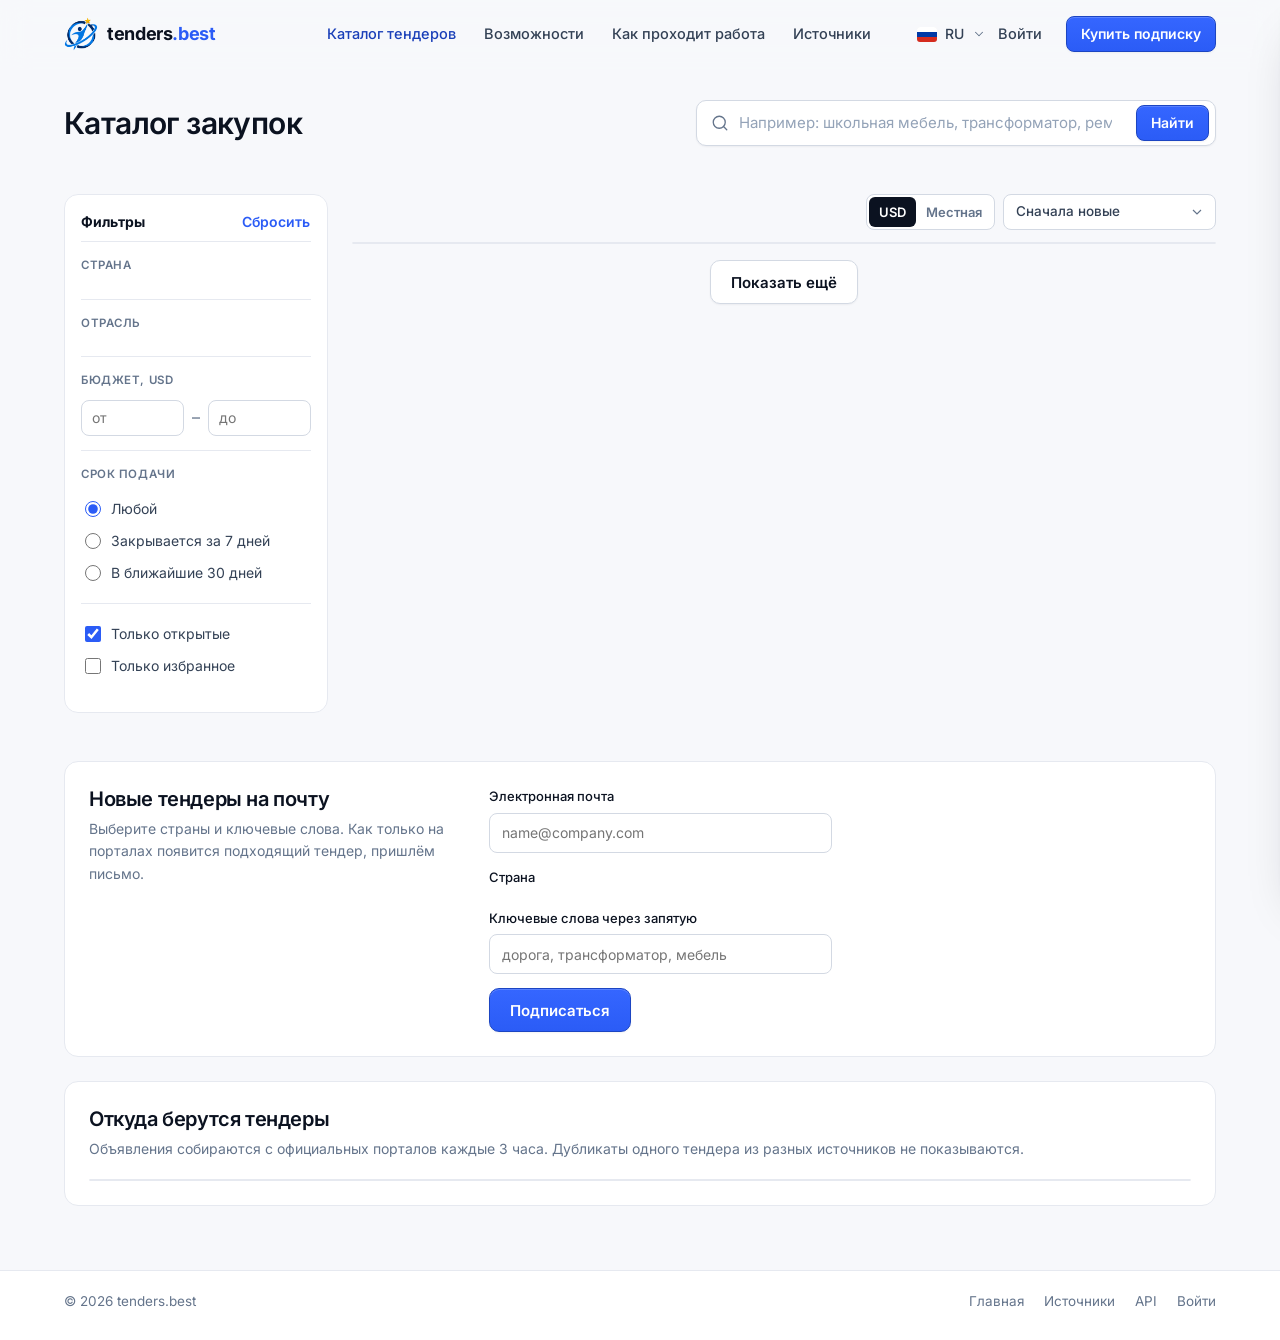
==== commit 8ee79b0e: "Rebuild on a unified design system: product-first hero, app-like catalogue - Design tokens (colour, " ====
--- a/tenders.html
+++ b/tenders.html
@@ -3,9 +3,11 @@
 <head>
   <meta charset="UTF-8">
   <meta name="viewport" content="width=device-width, initial-scale=1.0">
-  <title>Тендеры 15 стран — tenders.best</title>
-  <meta name="description" content="Государственные закупки 15 стран в одном поиске: Центральная Азия, Россия, Беларусь, Украина, Молдова, Кавказ и ЕС. Обновление каждые 3 часа.">
+  <title>Каталог тендеров 15 стран — tenders.best</title>
+  <meta name="description" content="Государственные закупки 15 стран в одном каталоге: Центральная Азия, Россия, Беларусь, Украина, Молдова, Кавказ и ЕС. Обновление каждые 3 часа.">
   <link rel="icon" type="image/png" href="/assets/img/favicon.png">
+  <link rel="preload" href="/assets/fonts/inter-600-cyrillic.woff2" as="font" type="font/woff2" crossorigin>
+  <link rel="preload" href="/assets/fonts/inter-400-cyrillic.woff2" as="font" type="font/woff2" crossorigin>
   <link rel="stylesheet" href="/assets/css/fonts.css">
   <link rel="stylesheet" href="/assets/css/styles.css">
   <link rel="stylesheet" href="/assets/css/catalog.css">
@@ -14,19 +16,25 @@
 
 <svg width="0" height="0" style="position:absolute" aria-hidden="true">
   <defs>
+    <symbol id="flag-ru" viewBox="0 0 640 480"><path fill="#fff" d="M0 0h640v160H0z"/><path fill="#0039a6" d="M0 160h640v160H0z"/><path fill="#d52b1e" d="M0 320h640v160H0z"/></symbol>
+    <symbol id="flag-en" viewBox="0 0 640 480"><path fill="#012169" d="M0 0h640v480H0z"/><path fill="#fff" d="m75 0 244 181L562 0h78v62L400 241l240 178v61h-80L320 301 81 480H0v-60l239-178L0 64V0h75z"/><path fill="#c8102e" d="m424 281 216 159v40L369 281h55zm-184 20 6 35L54 480H0l240-179zM640 0v3L391 191l2-44L590 0h50zM0 0l239 176h-60L0 42V0z"/><path fill="#fff" d="M241 0v480h160V0H241zM0 160v160h640V160H0z"/><path fill="#c8102e" d="M0 193v96h640v-96H0zM273 0v480h96V0h-96z"/></symbol>
+    <symbol id="flag-tj" viewBox="0 0 640 480"><path fill="#c00" d="M0 0h640v137H0z"/><path fill="#fff" d="M0 137h640v206H0z"/><path fill="#060" d="M0 343h640v137H0z"/><path fill="#f8c300" d="M280 262c8-14 22-24 40-24s32 10 40 24c-12-6-26-10-40-10s-28 4-40 10zm40-42a12 12 0 1 0 0-24 12 12 0 0 0 0 24zm-62 24 8-4 3 9-5 6zm124 0-8-4-3 9 5 6zm-93-12 7-6 5 8-7 5zm62 0-7-6-5 8 7 5z"/></symbol>
     <symbol id="i-search" viewBox="0 0 24 24"><circle cx="11" cy="11" r="8"/><path d="m21 21-4.3-4.3"/></symbol>
-    <symbol id="i-arrow-up-right" viewBox="0 0 24 24"><path d="M7 17 17 7"/><path d="M7 7h10v10"/></symbol>
-    <symbol id="i-calendar" viewBox="0 0 24 24"><rect x="3" y="4" width="18" height="18" rx="2"/><path d="M16 2v4M8 2v4M3 10h18"/></symbol>
-    <symbol id="i-building" viewBox="0 0 24 24"><rect x="4" y="2" width="16" height="20" rx="2"/><path d="M9 22v-4h6v4"/><path d="M8 6h.01M16 6h.01M12 6h.01M12 10h.01M12 14h.01M16 10h.01M16 14h.01M8 10h.01M8 14h.01"/></symbol>
-    <symbol id="i-pin" viewBox="0 0 24 24"><path d="M20 10c0 6-8 12-8 12s-8-6-8-12a8 8 0 0 1 16 0Z"/><circle cx="12" cy="10" r="3"/></symbol>
-    <symbol id="i-star" viewBox="0 0 24 24"><path d="M12 2l3.09 6.26L22 9.27l-5 4.87 1.18 6.88L12 17.77l-6.18 3.25L7 14.14 2 9.27l6.91-1.01z"/></symbol>
-    <symbol id="i-x" viewBox="0 0 24 24"><path d="M18 6 6 18M6 6l12 12"/></symbol>
+    <symbol id="i-check" viewBox="0 0 24 24"><path d="M20 6 9 17l-5-5"/></symbol>
+    <symbol id="i-chevron-down" viewBox="0 0 24 24"><path d="m6 9 6 6 6-6"/></symbol>
+    <symbol id="i-calendar" viewBox="0 0 24 24"><path d="M8 2v4"/><path d="M16 2v4"/><rect width="18" height="18" x="3" y="4" rx="2"/><path d="M3 10h18"/></symbol>
+    <symbol id="i-building" viewBox="0 0 24 24"><rect width="16" height="20" x="4" y="2" rx="2"/><path d="M9 22v-4h6v4"/><path d="M8 6h.01"/><path d="M16 6h.01"/><path d="M12 6h.01"/><path d="M12 10h.01"/><path d="M12 14h.01"/><path d="M16 10h.01"/><path d="M16 14h.01"/><path d="M8 10h.01"/><path d="M8 14h.01"/></symbol>
+    <symbol id="i-pin" viewBox="0 0 24 24"><path d="M20 10c0 4.993-5.539 10.193-7.399 11.799a1 1 0 0 1-1.202 0C9.539 20.193 4 14.993 4 10a8 8 0 0 1 16 0"/><circle cx="12" cy="10" r="3"/></symbol>
+    <symbol id="i-bookmark" viewBox="0 0 24 24"><path d="m19 21-7-4-7 4V5a2 2 0 0 1 2-2h10a2 2 0 0 1 2 2v16z"/></symbol>
+    <symbol id="i-x" viewBox="0 0 24 24"><path d="M18 6 6 18"/><path d="m6 6 12 12"/></symbol>
     <symbol id="i-filter" viewBox="0 0 24 24"><path d="M22 3H2l8 9.46V19l4 2v-8.54L22 3z"/></symbol>
-    <symbol id="i-copy" viewBox="0 0 24 24"><rect x="9" y="9" width="13" height="13" rx="2"/><path d="M5 15H4a2 2 0 0 1-2-2V4a2 2 0 0 1 2-2h9a2 2 0 0 1 2 2v1"/></symbol>
-    <symbol id="i-refresh" viewBox="0 0 24 24"><path d="M3 12a9 9 0 1 0 3-6.7L3 8"/><path d="M3 3v5h5"/></symbol>
-    <symbol id="i-chevron-down" viewBox="0 0 24 24"><path d="m6 9 6 6 6-6"/></symbol>
-    <symbol id="i-check" viewBox="0 0 24 24"><path d="M20 6 9 17l-5-5"/></symbol>
-    <symbol id="i-mail" viewBox="0 0 24 24"><rect x="2" y="4" width="20" height="16" rx="2"/><path d="m22 7-8.97 5.7a1.94 1.94 0 0 1-2.06 0L2 7"/></symbol>
+    <symbol id="i-copy" viewBox="0 0 24 24"><rect width="14" height="14" x="8" y="8" rx="2"/><path d="M4 16c-1.1 0-2-.9-2-2V4c0-1.1.9-2 2-2h10c1.1 0 2 .9 2 2"/></symbol>
+    <symbol id="i-external" viewBox="0 0 24 24"><path d="M15 3h6v6"/><path d="M10 14 21 3"/><path d="M18 13v6a2 2 0 0 1-2 2H5a2 2 0 0 1-2-2V8a2 2 0 0 1 2-2h6"/></symbol>
+    <symbol id="i-refresh" viewBox="0 0 24 24"><path d="M3 12a9 9 0 0 1 9-9 9.75 9.75 0 0 1 6.74 2.74L21 8"/><path d="M21 3v5h-5"/><path d="M21 12a9 9 0 0 1-9 9 9.75 9.75 0 0 1-6.74-2.74L3 16"/><path d="M8 16H3v5"/></symbol>
+    <symbol id="i-mail" viewBox="0 0 24 24"><rect width="20" height="16" x="2" y="4" rx="2"/><path d="m22 7-8.97 5.7a1.94 1.94 0 0 1-2.06 0L2 7"/></symbol>
+    <symbol id="i-clock" viewBox="0 0 24 24"><circle cx="12" cy="12" r="10"/><path d="M12 6v6l4 2"/></symbol>
+    <symbol id="i-check-circle" viewBox="0 0 24 24"><circle cx="12" cy="12" r="10"/><path d="m9 12 2 2 4-4"/></symbol>
+    <symbol id="i-alert" viewBox="0 0 24 24"><circle cx="12" cy="12" r="10"/><path d="M12 8v4"/><path d="M12 16h.01"/></symbol>
   </defs>
 </svg>
 
@@ -34,7 +42,7 @@
   <div class="container">
     <div class="header__bar">
       <a href="/" class="brand" aria-label="tenders.best — на главную">
-        <img class="brand__mark" src="/assets/img/logo-mark.png" alt="" width="36" height="36">
+        <img class="brand__mark" src="/assets/img/logo-mark.png" alt="" width="34" height="34">
         <span class="brand__name">tenders<b>.best</b></span>
       </a>
       <nav class="nav" aria-label="Основная навигация">
@@ -45,11 +53,11 @@
       </nav>
       <div class="header__actions">
         <div class="lang" id="lang">
-          <button type="button" class="lang__btn" aria-haspopup="listbox" aria-expanded="false"><span class="flag flag--ru" data-flag></span><span data-lang-label>RU</span><svg class="icon chev"><use href="#i-chevron-down"/></svg></button>
-          <div class="lang__menu" role="listbox">
-            <button type="button" role="option" data-lang="ru"><span class="flag flag--ru"></span>Русский<svg class="icon"><use href="#i-check"/></svg></button>
-            <button type="button" role="option" data-lang="en"><span class="flag flag--en"></span>English<svg class="icon"><use href="#i-check"/></svg></button>
-            <button type="button" role="option" data-lang="tj"><span class="flag flag--tj"></span>Тоҷикӣ<svg class="icon"><use href="#i-check"/></svg></button>
+          <button type="button" class="lang__btn" aria-haspopup="listbox" aria-expanded="false" aria-label="Язык"><span class="flag" data-flag><svg><use href="#flag-ru"/></svg></span><span data-lang-label>RU</span><svg class="icon chev"><use href="#i-chevron-down"/></svg></button>
+          <div class="lang__menu" role="listbox" aria-label="Выбор языка">
+            <button type="button" role="option" data-set-lang="ru" aria-selected="true"><span class="flag"><svg><use href="#flag-ru"/></svg></span>Русский<svg class="icon"><use href="#i-check"/></svg></button>
+            <button type="button" role="option" data-set-lang="en" aria-selected="false"><span class="flag"><svg><use href="#flag-en"/></svg></span>English<svg class="icon"><use href="#i-check"/></svg></button>
+            <button type="button" role="option" data-set-lang="tj" aria-selected="false"><span class="flag"><svg><use href="#flag-tj"/></svg></span>Тоҷикӣ<svg class="icon"><use href="#i-check"/></svg></button>
           </div>
         </div>
         <a href="/admin/login" class="header__login" data-i="login">Войти</a>
@@ -65,9 +73,9 @@
   <a href="/#how" data-i="nav_how">Как проходит работа</a>
   <a href="#sources" data-i="nav_sources">Источники</a>
   <div class="mobile-menu__langs">
-    <button type="button" data-lang="ru"><span class="flag flag--ru"></span>RU</button>
-    <button type="button" data-lang="en"><span class="flag flag--en"></span>EN</button>
-    <button type="button" data-lang="tj"><span class="flag flag--tj"></span>TJ</button>
+    <button type="button" data-set-lang="ru" aria-selected="true"><span class="flag"><svg><use href="#flag-ru"/></svg></span>RU</button>
+    <button type="button" data-set-lang="en" aria-selected="false"><span class="flag"><svg><use href="#flag-en"/></svg></span>EN</button>
+    <button type="button" data-set-lang="tj" aria-selected="false"><span class="flag"><svg><use href="#flag-tj"/></svg></span>TJ</button>
   </div>
   <div class="mobile-menu__row">
     <a href="/admin/login" class="btn btn--secondary" data-i="login">Войти</a>
@@ -75,35 +83,29 @@
   </div>
 </div>
 
-<main>
-  <section class="chero">
-    <div class="chero__card">
-      <div class="container">
-        <div class="chero__grid">
-          <div class="chero__copy">
-            <span class="eyebrow" data-i="eyebrow">Каталог тендеров</span>
-            <h1 data-i="h1">Каталог закупок пятнадцати стран</h1>
-            <p data-i="lead">Центральная Азия, Россия, Беларусь, Украина, Молдова, Азербайджан и страны ЕС. Фильтры по отрасли, бюджету и сроку подачи, суммы в долларах и местной валюте, ссылка на оригинал каждого объявления.</p>
-            <form class="search" id="searchForm" role="search">
-              <svg class="icon"><use href="#i-search"/></svg>
-              <input id="q" type="search" autocomplete="off" placeholder="Например: школьная мебель, трансформатор, ремонт дороги">
-              <button type="submit" class="btn btn--primary" data-i="find">Найти</button>
-            </form>
-            <div class="chero__meta" id="meta"></div>
-          </div>
-        </div>
-        <div class="countries" id="countryStrip" role="group" aria-label="Страны"></div>
+<main class="cpage">
+  <div class="container">
+    <div class="cpage__head">
+      <div>
+        <h1 data-i="h1">Каталог закупок</h1>
+        <p class="cpage__meta" id="meta"></p>
       </div>
+      <form class="csearch" id="searchForm" role="search">
+        <svg class="icon"><use href="#i-search"/></svg>
+        <input id="q" type="search" autocomplete="off" placeholder="Название, заказчик, регион">
+        <button type="submit" class="btn btn--primary btn--sm" data-i="find">Найти</button>
+      </form>
     </div>
-  </section>
+    <div class="cstrip" id="countryStrip" role="group" aria-label="Страны"></div>
+  </div>
 
   <section class="cmain container" id="tenders">
     <aside class="filters" id="filters" aria-label="Фильтры">
-      <div class="filters__head"><b data-i="filters">Фильтры</b><span class="filters__head-actions"><button type="button" class="link" id="reset" data-i="reset">Сбросить</button><button type="button" class="btn btn--primary btn--sm filters-close" id="filtersClose" data-i="done">Готово</button></span></div>
+      <div class="filters__head"><b data-i="filters">Фильтры</b><span class="filters__head-actions"><button type="button" class="btn btn--link btn--sm" id="reset" data-i="reset">Сбросить</button><button type="button" class="btn btn--primary btn--sm filters-close" id="filtersClose" data-i="done">Готово</button></span></div>
       <div class="fgroup"><div class="fgroup__title" data-i="country">Страна</div><div class="fchips" id="fCountries"></div></div>
       <div class="fgroup"><div class="fgroup__title" data-i="category">Отрасль</div><div class="flist" id="fCats"></div></div>
       <div class="fgroup"><div class="fgroup__title" data-i="budget">Бюджет, USD</div>
-        <div class="frange"><input type="number" id="minUsd" min="0" step="1000" placeholder="от" data-ph="from"><span>—</span><input type="number" id="maxUsd" min="0" step="1000" placeholder="до" data-ph="to"></div></div>
+        <div class="frange"><input type="number" id="minUsd" min="0" step="1000" placeholder="от" data-ph="from"><span>–</span><input type="number" id="maxUsd" min="0" step="1000" placeholder="до" data-ph="to"></div></div>
       <div class="fgroup"><div class="fgroup__title" data-i="deadline">Срок подачи</div>
         <label class="fradio"><input type="radio" name="dl" value="" checked><span data-i="any">Любой</span></label>
         <label class="fradio"><input type="radio" name="dl" value="7"><span data-i="d7">Закрывается за 7 дней</span></label>
@@ -118,7 +120,7 @@
       <div class="results__head">
         <div class="results__count" id="count"></div>
         <div class="results__ctrls">
-          <button type="button" class="btn btn--ghost btn--sm filters-toggle" id="filtersToggle"><svg class="icon"><use href="#i-filter"/></svg><span data-i="filters">Фильтры</span></button>
+          <button type="button" class="btn btn--secondary btn--sm filters-toggle" id="filtersToggle"><svg class="icon"><use href="#i-filter"/></svg><span data-i="filters">Фильтры</span></button>
           <div class="seg" role="group" id="curSeg"><button type="button" data-cur="usd" aria-pressed="true">USD</button><button type="button" data-cur="local" aria-pressed="false" data-i="cur_local">Местная</button></div>
           <select class="sel" id="sort" aria-label="Сортировка">
             <option value="new" data-i="s_new">Сначала новые</option>
@@ -129,39 +131,36 @@
         </div>
       </div>
       <div class="list" id="list" aria-live="polite"></div>
-      <div class="results__more"><button type="button" class="btn btn--ghost" id="more" data-i="more">Показать ещё</button></div>
+      <div class="results__more"><button type="button" class="btn btn--secondary" id="more" data-i="more">Показать ещё</button></div>
     </div>
   </section>
 
-  <section class="cblock container" id="alerts">
-    <div class="subscribe">
-      <div>
-        <span class="eyebrow" data-i="sub_eyebrow">Уведомления</span>
-        <h2 data-i="sub_h">Новые тендеры на почту</h2>
-        <p data-i="sub_p">Выберите страны и ключевые слова. Как только на порталах появится подходящий тендер, пришлём письмо.</p>
+  <section class="cblock container">
+    <div class="cpanels">
+      <div class="cpanel cpanel--split" id="alerts">
+        <div class="cpanel__head"><h2 data-i="sub_h">Новые тендеры на почту</h2><p data-i="sub_p">Выберите страны и ключевые слова. Как только на порталах появится подходящий тендер, пришлём письмо.</p></div>
+        <form class="subform" id="subForm" novalidate>
+          <label><span data-i="email">Электронная почта</span><input type="email" id="subEmail" placeholder="name@company.com" required></label>
+          <div><span class="lbl" data-i="country">Страна</span><div class="fchips fchips--sub" id="subCountries"></div></div>
+          <label><span data-i="keywords">Ключевые слова через запятую</span><input type="text" id="subKw" placeholder="дорога, трансформатор, мебель"></label>
+          <div class="subform__actions"><button class="btn btn--primary" type="submit" data-i="sub_btn">Подписаться</button><span class="formmsg" id="subMsg" role="status"></span></div>
+        </form>
       </div>
-      <form class="subform" id="subForm" novalidate>
-        <label><span data-i="email">Электронная почта</span><input type="email" id="subEmail" placeholder="name@company.com" required></label>
-        <div><span class="lbl" data-i="country">Страна</span><div class="fchips fchips--sub" id="subCountries"></div></div>
-        <label><span data-i="keywords">Ключевые слова через запятую</span><input type="text" id="subKw" placeholder="дорога, трансформатор, мебель"></label>
-        <div class="subform__actions"><button class="btn btn--primary" type="submit" data-i="sub_btn">Подписаться</button><span class="formmsg" id="subMsg" role="status"></span></div>
-      </form>
+      <div class="cpanel" id="sources">
+        <div class="cpanel__head"><h2 data-i="src_h">Откуда берутся тендеры</h2><p data-i="src_p">Объявления собираются с официальных порталов каждые 3 часа. Дубликаты одного тендера из разных источников не показываются.</p></div>
+        <div class="tablewrap"><table class="srctable" id="srcTable"></table></div>
+      </div>
     </div>
-  </section>
-
-  <section class="cblock container" id="sources">
-    <div class="section-head section-head--left">
-      <span class="eyebrow" data-i="src_eyebrow">Источники</span>
-      <h2 data-i="src_h">Откуда берутся тендеры</h2>
-      <p data-i="src_p">Объявления собираются с официальных порталов каждые 3 часа. Дубликаты одного тендера из разных источников не показываются.</p>
-    </div>
-    <div class="tablewrap"><table class="srctable" id="srcTable"></table></div>
   </section>
 </main>
 
-<footer class="cfooter container">
-  <span>© 2026 tenders.best</span>
-  <nav><a href="/" data-i="nav_home">Главная</a><a href="#sources" data-i="nav_sources">Источники</a><a href="/admin/login" data-i="login">Вход</a></nav>
+<footer class="footer">
+  <div class="container">
+    <div class="footer__bottom" style="border-top:0">
+      <span>© 2026 tenders.best</span>
+      <nav><a href="/" data-i="nav_home">Главная</a><a href="#sources" data-i="nav_sources">Источники</a><a href="/api/stats">API</a><a href="/admin/login" data-i="login">Вход</a></nav>
+    </div>
+  </div>
 </footer>
 
 <div class="scrim" id="scrim"></div>
@@ -172,6 +171,7 @@
 </aside>
 <div class="toast" id="toast" role="status"></div>
 
+<script src="/assets/js/ui.js" defer></script>
 <script src="/assets/js/catalog.js" defer></script>
 </body>
 </html>
--- a/assets/css/styles.css
+++ b/assets/css/styles.css
@@ -1,643 +1,591 @@
 /* ==========================================================================
-   tenders.best — design system + landing page
-   Radius scale: 12 / 16 / 24. Shadows only on elevated surfaces.
-   Gradient only for the primary CTA, active tab and one accent panel.
+   tenders.best design system
+   One typeface (Inter), one icon set (Lucide, 1.75 stroke), 4px spacing,
+   radius 6/10/14/20, four shadow levels, brand blue-violet accent.
    ========================================================================== */
 
 :root {
-  /* colour */
-  --bg: #f6f7fb;
-  --bg-2: #eef1f8;
+  /* colour tokens */
+  --bg: #f7f8fb;
   --surface: #ffffff;
-  --ink: #0f1424;
-  --ink-2: #2d3450;
-  --muted: #5b6480;
-  --line: #e3e7f0;
-  --line-2: #d3d9e6;
-
-  --blue: #0d6ef0;
-  --blue-deep: #0b3c8c;
-  --blue-soft: #e8f1ff;
-  --navy: #00215e;
-  --violet: #6d3be8;
-  --violet-soft: #efe9ff;
-  --magenta: #c42be0;
-  --gold: #e6a800;
-  --gold-soft: #fff4d6;
-  --green: #12965a;
-  --green-soft: #e3f6ec;
-  --red: #d92d20;
-  --red-soft: #fdeceb;
-
-  --grad-brand: linear-gradient(135deg, #0d6ef0 0%, #6d3be8 60%, #a935d8 100%);
-  --grad-brand-soft: linear-gradient(135deg, #2f8bff, #8f5cff 60%, #d24ee6);
-  --grad-blue: linear-gradient(135deg, #2f8bff, #0b3c8c);
-  --grad-violet: linear-gradient(135deg, #8f5cff, #5b21b6);
-  --grad-gold: linear-gradient(135deg, #ffd257, #f59e0b);
-
-  /* type: one grotesk */
+  --surface-2: #f2f4f8;
+  --surface-3: #e9edf5;
+  --ink: #0b1220;
+  --ink-2: #334155;
+  --muted: #64748b;
+  --muted-2: #94a3b8;
+  --line: #e6e9f0;
+  --line-2: #d3d9e3;
+
+  --brand: #2b5cf6;
+  --brand-hover: #2350dd;
+  --brand-active: #1c45c2;
+  --brand-soft: #eaf0ff;
+  --brand-ink: #1a3fb8;
+  --violet: #6d4cf0;
+  --violet-soft: #efeaff;
+  --success: #16a34a;
+  --success-soft: #e6f6ec;
+  --warning: #d97706;
+  --warning-soft: #fff3df;
+  --danger: #dc2626;
+  --danger-soft: #fdecec;
+  --info-soft: #e8f2ff;
+
+  /* brand accent gradient: used for the primary button and one tinted panel only */
+  --grad-brand: linear-gradient(180deg, #3566ff 0%, #2b5cf6 100%);
+  --grad-tint: linear-gradient(135deg, rgba(43, 92, 246, 0.08), rgba(109, 76, 240, 0.08));
+
+  /* legacy aliases kept for catalogue/admin */
+  --blue: var(--brand); --blue-deep: var(--brand-ink); --navy: #0b1f5c; --blue-soft: var(--brand-soft);
+  --gold: var(--warning); --gold-soft: var(--warning-soft); --green: var(--success); --green-soft: var(--success-soft);
+  --red: var(--danger); --red-soft: var(--danger-soft); --magenta: var(--violet);
+  --grad-brand-soft: var(--grad-brand); --grad-blue: var(--grad-brand); --grad-violet: var(--violet); --grad-gold: var(--warning);
+
+  /* type */
   --font: "Inter", system-ui, -apple-system, "Segoe UI", Roboto, sans-serif;
-  --font-head: var(--font);
-  --font-body: var(--font);
-
-  /* shape */
-  --r-sm: 12px;
-  --r-md: 16px;
-  --r-lg: 24px;
-  --r-xl: 24px;
-  --r-pill: 999px;
-
-  /* elevation */
-  --shadow-sm: 0 1px 2px rgba(15, 20, 36, 0.05), 0 1px 3px rgba(15, 20, 36, 0.04);
-  --shadow-md: 0 8px 24px -12px rgba(15, 20, 36, 0.16), 0 1px 2px rgba(15, 20, 36, 0.05);
-  --shadow-lg: 0 24px 48px -24px rgba(15, 20, 36, 0.24), 0 2px 6px rgba(15, 20, 36, 0.05);
-  --shadow-card: var(--shadow-sm);
-  --shadow-float: var(--shadow-lg);
+  --font-head: var(--font); --font-body: var(--font);
+  --fs-display: clamp(40px, 4.6vw, 60px);
+  --fs-h1: clamp(34px, 3.6vw, 46px);
+  --fs-h2: clamp(28px, 2.8vw, 36px);
+  --fs-h3: 22px;
+  --fs-h4: 17px;
+  --fs-body-l: 18px;
+  --fs-body: 16px;
+  --fs-small: 14px;
+  --fs-caption: 12.5px;
+  --fs-button: 15px;
+  --fs-nav: 14.5px;
+  --lh-tight: 1.1;
+  --lh-snug: 1.3;
+  --lh-body: 1.6;
+
+  /* spacing (4px base) */
+  --s-1: 4px; --s-2: 8px; --s-3: 12px; --s-4: 16px; --s-5: 20px; --s-6: 24px; --s-8: 32px; --s-10: 40px; --s-12: 48px; --s-16: 64px; --s-20: 80px; --s-24: 96px;
+
+  /* radius */
+  --r-sm: 6px; --r-md: 10px; --r-lg: 14px; --r-xl: 20px; --r-pill: 999px;
+
+  /* shadows */
+  --shadow-xs: 0 1px 2px rgba(11, 18, 32, 0.05);
+  --shadow-sm: 0 1px 2px rgba(11, 18, 32, 0.05), 0 2px 8px -2px rgba(11, 18, 32, 0.06);
+  --shadow-md: 0 4px 12px -4px rgba(11, 18, 32, 0.10), 0 1px 3px rgba(11, 18, 32, 0.05);
+  --shadow-lg: 0 24px 48px -20px rgba(11, 18, 32, 0.22), 0 4px 12px -6px rgba(11, 18, 32, 0.08);
+  --shadow-card: var(--shadow-sm); --shadow-float: var(--shadow-lg);
+
+  /* icons */
+  --ic-sm: 16px; --ic-md: 20px; --ic-lg: 24px;
 
   /* motion */
   --ease: cubic-bezier(0.2, 0.8, 0.2, 1);
-  --t-fast: 180ms;
-  --t-base: 240ms;
-  --t-slow: 400ms;
-
-  --container: 1240px;
+  --t-fast: 160ms; --t-base: 220ms; --t-slow: 420ms;
+
+  --container: 1200px;
   --gutter: 24px;
   --nav-h: 68px;
+  --section: 104px;
 }
 
 /* ---------- reset ---------- */
 *, *::before, *::after { box-sizing: border-box; }
-html { scroll-behavior: smooth; -webkit-text-size-adjust: 100%; scroll-padding-top: 88px; }
-body {
-  margin: 0; font-family: var(--font); font-size: 16px; line-height: 1.6; color: var(--ink);
-  background: var(--bg); -webkit-font-smoothing: antialiased; -moz-osx-font-smoothing: grayscale; overflow-x: hidden;
-}
+html { scroll-behavior: smooth; -webkit-text-size-adjust: 100%; scroll-padding-top: 90px; }
+body { margin: 0; font-family: var(--font); font-size: var(--fs-body); line-height: var(--lh-body); color: var(--ink); background: var(--bg); -webkit-font-smoothing: antialiased; -moz-osx-font-smoothing: grayscale; overflow-x: hidden; font-feature-settings: "cv11", "ss01"; }
 img, svg { display: block; max-width: 100%; }
 a { color: inherit; text-decoration: none; }
 button { font: inherit; color: inherit; background: none; border: 0; cursor: pointer; padding: 0; }
-input, select { font: inherit; }
-h1, h2, h3, h4 { margin: 0; font-weight: 700; letter-spacing: -0.02em; line-height: 1.15; color: var(--ink); }
+input, select, textarea { font: inherit; }
+h1, h2, h3, h4 { margin: 0; font-weight: 600; letter-spacing: -0.02em; line-height: var(--lh-snug); color: var(--ink); }
+h1 { font-size: var(--fs-h1); line-height: var(--lh-tight); letter-spacing: -0.025em; }
+h2 { font-size: var(--fs-h2); }
+h3 { font-size: var(--fs-h3); }
+h4 { font-size: var(--fs-h4); letter-spacing: -0.01em; }
 p { margin: 0; }
 ul, ol { margin: 0; padding: 0; list-style: none; }
-::selection { background: rgba(13, 110, 240, 0.16); }
-:focus-visible { outline: 2px solid var(--blue); outline-offset: 2px; border-radius: 6px; }
+::selection { background: rgba(43, 92, 246, 0.16); }
+:focus-visible { outline: 2px solid var(--brand); outline-offset: 2px; border-radius: var(--r-sm); }
 :focus:not(:focus-visible) { outline: none; }
-
-.icon { width: 1em; height: 1em; fill: none; stroke: currentColor; stroke-width: 1.8; stroke-linecap: round; stroke-linejoin: round; flex: none; }
+.num { font-variant-numeric: tabular-nums; }
+
+.icon { width: var(--ic-md); height: var(--ic-md); fill: none; stroke: currentColor; stroke-width: 1.75; stroke-linecap: round; stroke-linejoin: round; flex: none; }
+.icon--sm { width: var(--ic-sm); height: var(--ic-sm); }
+.icon--lg { width: var(--ic-lg); height: var(--ic-lg); }
 .container { width: 100%; max-width: var(--container); margin: 0 auto; padding: 0 var(--gutter); }
 .visually-hidden { position: absolute !important; width: 1px; height: 1px; overflow: hidden; clip: rect(0 0 0 0); white-space: nowrap; }
 
-/* ---------- typographic scale ---------- */
-.h1 { font-size: clamp(34px, 3.6vw, 48px); line-height: 1.1; letter-spacing: -0.025em; }
-.h2 { font-size: clamp(26px, 2.6vw, 34px); line-height: 1.2; }
-.h3 { font-size: 20px; line-height: 1.3; }
-.lead { font-size: 17px; line-height: 1.6; color: var(--ink-2); }
-.small { font-size: 14px; }
-.caption { font-size: 13px; font-weight: 600; letter-spacing: 0.06em; text-transform: uppercase; color: var(--muted); }
-.eyebrow { display: inline-block; font-size: 13px; font-weight: 600; letter-spacing: 0.06em; text-transform: uppercase; color: var(--blue); }
-.eyebrow--blue { color: var(--blue); }
-.eyebrow--light { color: rgba(255, 255, 255, 0.8); }
-
-.section-head { max-width: 640px; margin: 0 0 40px; }
-.section-head .eyebrow { margin-bottom: 12px; }
-.section-head h2 { font-size: clamp(26px, 2.6vw, 34px); }
-.section-head p { margin-top: 12px; color: var(--ink-2); font-size: 16.5px; }
+/* ---------- type helpers ---------- */
+.lead { font-size: var(--fs-body-l); line-height: 1.55; color: var(--ink-2); }
+.small { font-size: var(--fs-small); }
+.caption { font-size: var(--fs-caption); color: var(--muted); }
+.eyebrow { display: inline-flex; align-items: center; gap: 8px; font-size: 13px; font-weight: 600; letter-spacing: 0.02em; color: var(--brand); }
+.eyebrow::before { content: ""; width: 18px; height: 2px; border-radius: 2px; background: currentColor; }
+.eyebrow--light { color: rgba(255, 255, 255, 0.85); }
+.section-head { max-width: 620px; margin: 0 0 var(--s-12); }
+.section-head .eyebrow { margin-bottom: var(--s-4); }
+.section-head p { margin-top: var(--s-4); color: var(--ink-2); font-size: 17px; }
 .section-head--center { text-align: center; margin-left: auto; margin-right: auto; }
+.section-head--center .eyebrow::before { display: none; }
 .section-head--left { text-align: left; }
 
 /* ---------- buttons ---------- */
-.btn {
-  position: relative; display: inline-flex; align-items: center; justify-content: center; gap: 8px;
-  min-height: 44px; padding: 0 20px; border-radius: var(--r-sm);
-  font-weight: 600; font-size: 15px; line-height: 1; white-space: nowrap;
-  transition: background-color var(--t-fast), color var(--t-fast), border-color var(--t-fast), box-shadow var(--t-fast), transform var(--t-fast) var(--ease);
-}
+.btn { position: relative; display: inline-flex; align-items: center; justify-content: center; gap: 8px; min-height: 44px; padding: 0 20px; border-radius: var(--r-md); font-weight: 600; font-size: var(--fs-button); line-height: 1; white-space: nowrap; border: 1px solid transparent; transition: background-color var(--t-fast), color var(--t-fast), border-color var(--t-fast), box-shadow var(--t-fast), transform var(--t-fast) var(--ease); }
 .btn .icon { width: 16px; height: 16px; }
 .btn:active { transform: translateY(1px); }
-.btn--primary { color: #fff; background: var(--grad-brand); box-shadow: 0 1px 2px rgba(13, 60, 140, 0.2); }
-.btn--primary:hover { box-shadow: 0 8px 20px -10px rgba(109, 59, 232, 0.6); filter: brightness(1.04); }
-.btn--secondary { color: var(--ink); background: #fff; border: 1px solid var(--line-2); }
-.btn--secondary:hover { border-color: var(--ink-2); }
-.btn--ghost { color: var(--ink-2); background: transparent; }
-.btn--ghost:hover { background: var(--bg-2); color: var(--ink); }
-.btn--outline-brand { color: var(--blue); background: #fff; border: 1px solid rgba(13, 110, 240, 0.3); }
-.btn--outline-brand:hover { background: var(--blue-soft); }
-.btn--link { color: var(--blue); padding: 0; min-height: 0; gap: 6px; }
+.btn--primary { color: #fff; background: var(--grad-brand); border-color: var(--brand-active); box-shadow: inset 0 1px 0 rgba(255, 255, 255, 0.18), var(--shadow-xs); }
+.btn--primary:hover { background: var(--brand-hover); box-shadow: inset 0 1px 0 rgba(255, 255, 255, 0.18), 0 6px 16px -8px rgba(43, 92, 246, 0.6); }
+.btn--primary:active { background: var(--brand-active); }
+.btn--secondary { color: var(--ink); background: #fff; border-color: var(--line-2); box-shadow: var(--shadow-xs); }
+.btn--secondary:hover { border-color: var(--muted-2); background: #fff; }
+.btn--ghost { color: var(--ink-2); }
+.btn--ghost:hover { background: var(--surface-2); color: var(--ink); }
+.btn--outline-brand { color: var(--brand-ink); background: #fff; border-color: rgba(43, 92, 246, 0.35); }
+.btn--outline-brand:hover { background: var(--brand-soft); }
+.btn--sm { min-height: 36px; padding: 0 14px; font-size: 14px; border-radius: 8px; }
+.btn--lg { min-height: 50px; padding: 0 24px; font-size: 16px; border-radius: 12px; }
+.btn--link { min-height: 0; padding: 0; color: var(--brand); gap: 6px; }
 .btn--link:hover { text-decoration: underline; }
-.btn--sm { min-height: 38px; padding: 0 14px; font-size: 14px; }
-.btn--lg { min-height: 50px; padding: 0 24px; font-size: 16px; }
+
+/* ---------- badges / status ---------- */
+.badge { display: inline-flex; align-items: center; gap: 6px; padding: 2px 8px; border-radius: 6px; font-size: 12px; font-weight: 600; line-height: 1.5; background: var(--surface-2); color: var(--ink-2); white-space: nowrap; }
+.badge--brand { background: var(--brand-soft); color: var(--brand-ink); }
+.badge--violet { background: var(--violet-soft); color: var(--violet); }
+.badge--success { background: var(--success-soft); color: var(--success); }
+.badge--warning { background: var(--warning-soft); color: var(--warning); }
+.badge--danger { background: var(--danger-soft); color: var(--danger); }
+.status { display: inline-flex; align-items: center; gap: 5px; padding: 2px 8px; border-radius: 6px; font-size: 12px; font-weight: 500; white-space: nowrap; background: var(--surface-2); color: var(--ink-2); }
+.status::before { content: ""; width: 6px; height: 6px; border-radius: 50%; background: currentColor; }
+.status--win, .status--success { background: var(--success-soft); color: var(--success); }
+.status--review, .status--info { background: var(--info-soft); color: var(--brand-ink); }
+.status--draft, .status--warning { background: var(--warning-soft); color: var(--warning); }
+.status--muted { background: var(--surface-2); color: var(--muted); }
+.status--danger { background: var(--danger-soft); color: var(--danger); }
 
 /* ---------- header ---------- */
-.header { position: fixed; top: 0; left: 0; right: 0; z-index: 50; transition: transform var(--t-slow) var(--ease), background-color var(--t-base), box-shadow var(--t-base), border-color var(--t-base); background: rgba(246, 247, 251, 0.7); border-bottom: 1px solid transparent; -webkit-backdrop-filter: blur(12px); backdrop-filter: blur(12px); }
+.header { position: fixed; top: 0; left: 0; right: 0; z-index: 50; background: rgba(247, 248, 251, 0.75); border-bottom: 1px solid transparent; -webkit-backdrop-filter: blur(14px); backdrop-filter: blur(14px); transition: transform var(--t-slow) var(--ease), background-color var(--t-base), border-color var(--t-base); }
 .header.is-hidden { transform: translateY(-100%); }
-.header.is-scrolled { background: rgba(255, 255, 255, 0.92); border-bottom-color: var(--line); }
-.header__bar { display: flex; align-items: center; gap: 28px; height: var(--nav-h); }
-
-.brand { display: inline-flex; align-items: center; gap: 9px; }
-.brand__mark { width: 36px; height: 36px; object-fit: contain; }
-.brand__name { font-weight: 700; font-size: 19px; letter-spacing: -0.02em; color: var(--blue-deep); }
-.brand__name b { color: var(--blue); font-weight: 700; }
-
-.nav { display: flex; align-items: center; gap: 2px; }
-.nav a { white-space: nowrap; padding: 8px 12px; border-radius: 8px; font-size: 14.5px; font-weight: 500; color: var(--ink-2); transition: color var(--t-fast), background-color var(--t-fast); }
-.nav a:hover { color: var(--ink); background: var(--bg-2); }
-.nav a.is-active { color: var(--blue); }
-
-.header__actions { margin-left: auto; display: flex; align-items: center; gap: 6px; }
-.header__login { min-height: 40px; display: inline-flex; align-items: center; padding: 0 12px; font-weight: 500; font-size: 14.5px; color: var(--ink-2); border-radius: 8px; transition: color var(--t-fast), background-color var(--t-fast); }
-.header__login:hover { color: var(--ink); background: var(--bg-2); }
-
-/* language selector */
+.header.is-scrolled { background: rgba(255, 255, 255, 0.9); border-bottom-color: var(--line); }
+.header__bar { display: grid; grid-template-columns: 1fr auto 1fr; align-items: center; height: var(--nav-h); gap: var(--s-6); }
+.brand { display: inline-flex; align-items: center; gap: 9px; width: fit-content; }
+.brand__mark { width: 34px; height: 34px; object-fit: contain; }
+.brand__name { font-weight: 700; font-size: 18px; letter-spacing: -0.02em; color: var(--ink); }
+.brand__name b { color: var(--brand); font-weight: 700; }
+.nav { display: flex; align-items: center; gap: 4px; justify-self: center; }
+.nav a { position: relative; display: inline-flex; align-items: center; min-height: 36px; padding: 0 12px; border-radius: 8px; font-size: var(--fs-nav); font-weight: 500; color: var(--ink-2); transition: color var(--t-fast), background-color var(--t-fast); }
+.nav a:hover { color: var(--ink); background: var(--surface-2); }
+.nav a.is-active { color: var(--brand-ink); }
+.header__actions { display: flex; align-items: center; gap: 4px; justify-self: end; }
+.header__login { display: inline-flex; align-items: center; min-height: 36px; padding: 0 12px; border-radius: 8px; font-size: var(--fs-nav); font-weight: 500; color: var(--ink-2); transition: color var(--t-fast), background-color var(--t-fast); }
+.header__login:hover { color: var(--ink); background: var(--surface-2); }
+.header__actions .btn { margin-left: 8px; }
+
+/* language switcher */
 .lang { position: relative; }
-.lang__btn { display: inline-flex; align-items: center; gap: 7px; min-height: 40px; padding: 0 10px; border-radius: 8px; font-size: 14px; font-weight: 500; color: var(--ink-2); transition: background-color var(--t-fast); }
-.lang__btn:hover, .lang.is-open .lang__btn { background: var(--bg-2); }
+.lang__btn { display: inline-flex; align-items: center; gap: 8px; min-height: 36px; padding: 0 10px; border-radius: 8px; font-size: 14px; font-weight: 500; color: var(--ink-2); transition: background-color var(--t-fast), color var(--t-fast); }
+.lang__btn:hover, .lang.is-open .lang__btn { background: var(--surface-2); color: var(--ink); }
 .lang__btn .chev { width: 14px; height: 14px; color: var(--muted); transition: transform var(--t-fast); }
 .lang.is-open .lang__btn .chev { transform: rotate(180deg); }
-.flag { width: 18px; height: 13px; border-radius: 2px; box-shadow: inset 0 0 0 1px rgba(0, 0, 0, 0.08); flex: none; }
-.lang__menu { position: absolute; right: 0; top: calc(100% + 6px); min-width: 168px; padding: 6px; background: #fff; border: 1px solid var(--line); border-radius: var(--r-sm); box-shadow: var(--shadow-md); opacity: 0; transform: translateY(-4px); pointer-events: none; transition: opacity var(--t-fast), transform var(--t-fast) var(--ease); z-index: 5; }
+.flag { width: 20px; height: 15px; border-radius: 3px; overflow: hidden; flex: none; box-shadow: inset 0 0 0 1px rgba(11, 18, 32, 0.08); }
+.flag svg { width: 100%; height: 100%; display: block; }
+.lang__menu { position: absolute; right: 0; top: calc(100% + 8px); min-width: 188px; padding: 6px; background: #fff; border: 1px solid var(--line); border-radius: var(--r-md); box-shadow: var(--shadow-lg); opacity: 0; transform: translateY(-4px) scale(0.98); transform-origin: top right; pointer-events: none; transition: opacity var(--t-fast), transform var(--t-fast) var(--ease); z-index: 5; }
 .lang.is-open .lang__menu { opacity: 1; transform: none; pointer-events: auto; }
-.lang__menu button { display: flex; align-items: center; gap: 10px; width: 100%; min-height: 40px; padding: 0 10px; border-radius: 8px; font-size: 14px; color: var(--ink-2); text-align: left; }
-.lang__menu button:hover { background: var(--bg-2); color: var(--ink); }
-.lang__menu button[aria-current="true"] { color: var(--blue); font-weight: 600; }
-.lang__menu button .icon { margin-left: auto; width: 14px; height: 14px; }
-
-.burger { display: none; flex-direction: column; width: 44px; height: 44px; border-radius: 8px; align-items: center; justify-content: center; }
-.burger span { display: block; width: 18px; height: 2px; background: var(--ink); margin: 2.5px 0; border-radius: 2px; transition: transform var(--t-base), opacity var(--t-base); }
-.burger.is-open span:nth-child(1) { transform: translateY(4.5px) rotate(45deg); }
+.lang__menu [role="option"] { display: flex; align-items: center; gap: 10px; width: 100%; min-height: 38px; padding: 0 10px; border-radius: 7px; font-size: 14px; color: var(--ink-2); text-align: left; transition: background-color var(--t-fast); }
+.lang__menu [role="option"]:hover, .lang__menu [role="option"]:focus-visible { background: var(--surface-2); color: var(--ink); outline: none; }
+.lang__menu [role="option"][aria-selected="true"] { color: var(--ink); font-weight: 600; }
+.lang__menu [role="option"] .icon { margin-left: auto; width: 16px; height: 16px; color: var(--brand); display: none; }
+.lang__menu [role="option"][aria-selected="true"] .icon { display: block; }
+
+.burger { display: none; flex-direction: column; width: 40px; height: 40px; border-radius: 8px; align-items: center; justify-content: center; }
+.burger span { display: block; width: 18px; height: 1.5px; background: var(--ink); margin: 2.5px 0; border-radius: 2px; transition: transform var(--t-base), opacity var(--t-base); }
+.burger.is-open span:nth-child(1) { transform: translateY(4px) rotate(45deg); }
 .burger.is-open span:nth-child(2) { opacity: 0; }
-.burger.is-open span:nth-child(3) { transform: translateY(-4.5px) rotate(-45deg); }
-
-.mobile-menu { position: fixed; inset: 0; z-index: 45; padding: 88px 20px 24px; background: rgba(246, 247, 251, 0.98); opacity: 0; pointer-events: none; transform: translateY(-6px); transition: opacity var(--t-base), transform var(--t-base) var(--ease); overflow: auto; }
+.burger.is-open span:nth-child(3) { transform: translateY(-4px) rotate(-45deg); }
+.mobile-menu { position: fixed; inset: 0; z-index: 45; padding: 84px 20px 24px; background: rgba(247, 248, 251, 0.98); opacity: 0; pointer-events: none; transform: translateY(-6px); transition: opacity var(--t-base), transform var(--t-base) var(--ease); overflow: auto; }
 .mobile-menu.is-open { opacity: 1; pointer-events: auto; transform: none; }
-.mobile-menu a { display: block; padding: 14px 12px; font-size: 18px; font-weight: 600; border-radius: var(--r-sm); }
+.mobile-menu a { display: block; padding: 14px 12px; font-size: 17px; font-weight: 600; border-radius: var(--r-md); }
 .mobile-menu a:hover { background: #fff; }
-.mobile-menu .btn { margin-top: 12px; width: 100%; }
 .mobile-menu__langs { display: flex; gap: 8px; margin: 18px 0 0; }
-.mobile-menu__langs button { flex: 1; display: inline-flex; align-items: center; justify-content: center; gap: 8px; min-height: 44px; border: 1px solid var(--line-2); border-radius: var(--r-sm); background: #fff; font-weight: 500; }
-.mobile-menu__langs button[aria-current="true"] { border-color: var(--blue); color: var(--blue); }
+.mobile-menu__langs button { flex: 1; display: inline-flex; align-items: center; justify-content: center; gap: 8px; min-height: 44px; border: 1px solid var(--line-2); border-radius: var(--r-md); background: #fff; font-weight: 500; font-size: 14px; }
+.mobile-menu__langs button[aria-selected="true"] { border-color: var(--brand); color: var(--brand-ink); background: var(--brand-soft); }
 .mobile-menu__row { display: flex; gap: 8px; margin-top: 12px; }
-.mobile-menu__row .btn { margin: 0; flex: 1; }
+.mobile-menu__row .btn { flex: 1; }
 
 /* ---------- hero ---------- */
-.hero { position: relative; padding: calc(var(--nav-h) + 56px) 0 0; overflow: hidden; }
-.hero::before { content: ""; position: absolute; right: -10%; top: -20%; width: 60vw; height: 60vw; max-width: 900px; max-height: 900px; border-radius: 50%; background: radial-gradient(circle, rgba(109, 59, 232, 0.10), rgba(13, 110, 240, 0.06) 40%, rgba(13, 110, 240, 0) 68%); pointer-events: none; }
-.hero__grid { position: relative; display: grid; grid-template-columns: minmax(0, 480px) minmax(0, 1fr); gap: 48px; align-items: center; }
-.hero__copy { padding-bottom: 72px; }
-.hero__copy .eyebrow { margin-bottom: 16px; }
-.hero__title { font-size: clamp(34px, 3.7vw, 50px); line-height: 1.08; letter-spacing: -0.025em; }
-.hero__lead { margin-top: 20px; font-size: 17px; color: var(--ink-2); max-width: 46ch; }
-.hero__cta { display: flex; flex-wrap: wrap; gap: 10px; margin-top: 28px; }
-.hero__facts { display: flex; flex-wrap: wrap; gap: 8px 22px; margin-top: 30px; padding-top: 22px; border-top: 1px solid var(--line); font-size: 13.5px; color: var(--muted); }
-.hero__facts span { display: inline-flex; align-items: center; gap: 7px; }
-.hero__facts .icon { width: 15px; height: 15px; color: var(--blue); }
-
-.hero__visual { position: relative; align-self: end; padding-bottom: 8px; }
-.laptop { position: relative; width: 600px; max-width: 100%; }
-.laptop__screen { position: relative; padding: 12px 12px 14px; border-radius: 14px 14px 4px 4px; background: #1c2138; box-shadow: var(--shadow-lg); }
-.laptop__cam { position: absolute; top: 5px; left: 50%; width: 4px; height: 4px; border-radius: 50%; background: #3d4460; transform: translateX(-50%); }
-.laptop__screen .dash { border-radius: 6px; box-shadow: none; }
-.laptop__base { position: relative; height: 14px; margin: 0 -26px; background: linear-gradient(180deg, #e9edf5 0%, #c9d1e0 60%, #aab4c9 100%); border-radius: 2px 2px 12px 12px; box-shadow: 0 18px 30px -18px rgba(15, 20, 36, 0.45); }
-.laptop__notch { position: absolute; left: 50%; top: 0; width: 100px; height: 4px; transform: translateX(-50%); border-radius: 0 0 5px 5px; background: #b3bcd0; }
-
-.hero__person { position: absolute; right: -28px; bottom: 0; width: 310px; z-index: 3; pointer-events: none; }
-.hero__person img { width: 100%; height: auto; filter: drop-shadow(0 18px 24px rgba(15, 20, 36, 0.16)); }
-.hero__person::after { content: ""; position: absolute; left: 10%; right: 10%; bottom: -6px; height: 20px; border-radius: 50%; background: radial-gradient(ellipse, rgba(15, 20, 36, 0.14), transparent 70%); filter: blur(4px); }
-
-/* floating UI chips: static; lift gently on hover of the visual (transition, not keyframes) */
-.chip-float { position: absolute; z-index: 4; display: flex; align-items: center; gap: 10px; padding: 10px 14px 10px 10px; border-radius: var(--r-sm); background: #fff; border: 1px solid var(--line); box-shadow: var(--shadow-md); font-size: 13px; transition: transform var(--t-slow) var(--ease), box-shadow var(--t-slow); }
-.chip-float i { width: 32px; height: 32px; border-radius: 9px; display: grid; place-items: center; flex: none; font-style: normal; }
-.chip-float i .icon { width: 16px; height: 16px; }
-.chip-float small { display: block; font-size: 11.5px; color: var(--muted); }
-.chip-float b { display: block; font-weight: 600; line-height: 1.25; }
-.chip-float--a { left: 300px; top: -28px; }
-.chip-float--a i { background: var(--red-soft); color: var(--red); }
-.chip-float--b { left: -18px; bottom: 150px; }
-.chip-float--b i { background: var(--green-soft); color: var(--green); }
-.chip-float--c { left: 250px; bottom: 26px; }
-.chip-float--c i { background: var(--violet-soft); color: var(--violet); }
-.hero__visual:hover .chip-float { transform: translateY(-4px); box-shadow: var(--shadow-lg); }
-.hero__visual:hover .chip-float--b { transition-delay: 40ms; }
-.hero__visual:hover .chip-float--c { transition-delay: 80ms; }
-
-/* ---------- dashboard mock (shared) ---------- */
-.dash { display: grid; grid-template-columns: 132px 1fr; background: #fff; border-radius: var(--r-md); overflow: hidden; border: 1px solid var(--line); font-size: 11px; line-height: 1.35; color: var(--ink); }
-.dash__side { background: #fafbfe; border-right: 1px solid var(--line); padding: 12px 10px; display: flex; flex-direction: column; gap: 2px; }
-.dash__logo { display: flex; align-items: center; gap: 7px; padding: 4px 6px 12px; font-weight: 700; font-size: 11.5px; color: var(--blue-deep); }
-.dash__logo img { width: 20px; height: 20px; }
-.dash__nav { display: flex; align-items: center; gap: 8px; padding: 7px 9px; border-radius: 8px; color: var(--muted); font-weight: 500; }
-.dash__nav .icon { width: 13px; height: 13px; }
-.dash__nav.is-active { background: var(--blue-soft); color: var(--blue); font-weight: 600; }
-.dash__main { padding: 12px 14px 14px; display: grid; gap: 10px; align-content: start; }
-.dash__top { display: flex; align-items: center; justify-content: space-between; gap: 10px; }
-.dash__top h4 { font-size: 12.5px; font-weight: 600; }
-.dash__top h4 small { display: block; font-size: 10px; color: var(--muted); font-weight: 400; }
-.dash__search { flex: 1; max-width: 180px; display: flex; align-items: center; gap: 6px; padding: 6px 9px; border-radius: 8px; background: var(--bg-2); color: var(--muted); font-size: 10.5px; white-space: nowrap; }
-.dash__search .icon { width: 12px; height: 12px; }
-.dash__user { display: flex; align-items: center; gap: 6px; }
-.dash__user i { width: 24px; height: 24px; border-radius: 50%; background: var(--blue-soft); display: grid; place-items: center; color: var(--blue); font-style: normal; font-size: 9.5px; font-weight: 600; }
-.dash__bell { position: relative; width: 24px; height: 24px; border-radius: 7px; background: var(--bg-2); display: grid; place-items: center; color: var(--ink-2); }
-.dash__bell .icon { width: 12px; height: 12px; }
-.dash__bell::after { content: ""; position: absolute; top: 4px; right: 5px; width: 5px; height: 5px; border-radius: 50%; background: var(--red); border: 1.5px solid #fff; }
-
-.kpis { display: grid; grid-template-columns: repeat(4, 1fr); gap: 8px; }
-.kpi { padding: 10px 11px; border-radius: 10px; border: 1px solid var(--line); background: #fff; }
-.kpi--accent { background: var(--blue-soft); border-color: transparent; }
-.kpi__label { font-size: 10px; color: var(--muted); white-space: nowrap; overflow: hidden; text-overflow: ellipsis; }
-.kpi__value { font-size: 17px; font-weight: 700; letter-spacing: -0.02em; margin-top: 2px; }
-.kpi__value small { font-size: 10px; font-weight: 600; margin-left: 1px; color: var(--muted); }
-.kpi__delta { display: inline-flex; align-items: center; gap: 3px; margin-top: 4px; padding: 1px 6px; border-radius: 5px; font-size: 9.5px; font-weight: 600; background: var(--green-soft); color: var(--green); }
-.kpi__delta--muted { background: var(--bg-2); color: var(--muted); }
-.kpi__delta .icon { width: 9px; height: 9px; stroke-width: 2.4; }
-
-.dash__row { display: grid; grid-template-columns: 1.5fr 1fr; gap: 10px; }
-.panel { padding: 11px; border-radius: 10px; border: 1px solid var(--line); background: #fff; }
-.panel__head { display: flex; align-items: center; justify-content: space-between; margin-bottom: 8px; }
-.panel__head b { font-size: 11px; font-weight: 600; }
-.panel__head span { font-size: 9.5px; color: var(--muted); padding: 2px 7px; border-radius: 5px; background: var(--bg-2); white-space: nowrap; }
-
-.bars { display: flex; align-items: flex-end; gap: 6px; height: 88px; padding-top: 4px; }
-.bars__col { flex: 1; display: flex; flex-direction: column; align-items: center; gap: 4px; height: 100%; justify-content: flex-end; }
+.hero { position: relative; padding: calc(var(--nav-h) + 72px) 0 0; overflow: hidden; }
+.hero__copy { text-align: center; max-width: 760px; margin: 0 auto; }
+.hero__copy .eyebrow { margin-bottom: var(--s-5); }
+.hero__copy .eyebrow::before { display: none; }
+.hero__title { font-size: var(--fs-display); line-height: 1.06; letter-spacing: -0.03em; font-weight: 600; }
+.hero__lead { margin: var(--s-5) auto 0; font-size: var(--fs-body-l); color: var(--ink-2); max-width: 56ch; }
+.hero__cta { display: flex; justify-content: center; flex-wrap: wrap; gap: 10px; margin-top: var(--s-8); }
+.hero__note { margin-top: var(--s-4); font-size: 13.5px; color: var(--muted); }
+
+.hero__stage { position: relative; margin: var(--s-16) auto 0; max-width: 1120px; }
+.hero__stage::before { content: ""; position: absolute; inset: 40px -8% 0; border-radius: var(--r-xl) var(--r-xl) 0 0; background: var(--grad-tint); }
+.hero__stage::after { content: ""; position: absolute; left: 0; right: 0; bottom: 0; height: 30%; background: linear-gradient(180deg, rgba(247, 248, 251, 0) 0%, var(--bg) 100%); pointer-events: none; z-index: 3; }
+.hero__product { position: relative; z-index: 1; margin: 0 40px; }
+.window { background: #fff; border: 1px solid var(--line); border-radius: 14px 14px 0 0; box-shadow: var(--shadow-lg); overflow: hidden; }
+.window__bar { display: flex; align-items: center; gap: 8px; height: 40px; padding: 0 14px; border-bottom: 1px solid var(--line); background: #fbfbfd; }
+.window__dots { display: flex; gap: 6px; }
+.window__dots i { width: 9px; height: 9px; border-radius: 50%; background: var(--line-2); }
+.window__url { margin-left: 10px; display: inline-flex; align-items: center; gap: 6px; height: 24px; padding: 0 10px; border-radius: 6px; background: var(--surface-2); font-size: 12px; color: var(--muted); }
+.window__url .icon { width: 12px; height: 12px; }
+
+/* floating info cards */
+.fcard { position: absolute; z-index: 4; width: 236px; padding: 12px 14px; background: #fff; border: 1px solid var(--line); border-radius: var(--r-lg); box-shadow: var(--shadow-lg); font-size: 13px; line-height: 1.4; }
+.fcard__head { display: flex; align-items: center; gap: 8px; margin-bottom: 8px; color: var(--muted); font-size: 12px; font-weight: 500; }
+.fcard__head .icon { width: 16px; height: 16px; }
+.fcard__head i { margin-left: auto; font-style: normal; }
+.fcard__title { font-weight: 600; color: var(--ink); }
+.fcard__sub { color: var(--muted); font-size: 12.5px; margin-top: 2px; }
+.fcard__big { font-size: 26px; font-weight: 600; letter-spacing: -0.02em; line-height: 1; margin: 2px 0 6px; }
+.fcard__big small { font-size: 13px; font-weight: 500; color: var(--muted); margin-left: 4px; letter-spacing: 0; }
+.fcard__row { display: flex; align-items: center; justify-content: space-between; gap: 8px; }
+.fcard .avatars { display: flex; }
+.fcard .avatars span { width: 22px; height: 22px; border-radius: 50%; border: 2px solid #fff; margin-left: -6px; display: grid; place-items: center; font-size: 9px; font-weight: 600; background: var(--brand-soft); color: var(--brand-ink); }
+.fcard .avatars span:first-child { margin-left: 0; }
+.fcard .avatars span:nth-child(2) { background: var(--violet-soft); color: var(--violet); }
+.fcard .avatars span:nth-child(3) { background: var(--warning-soft); color: var(--warning); }
+.fcard--1 { left: -32px; top: 72px; }
+.fcard--2 { right: -36px; top: -26px; }
+.fcard--3 { right: -20px; top: 300px; width: 220px; }
+.fcard--4 { left: -12px; top: 330px; width: 232px; }
+.fcard .spark { display: flex; align-items: flex-end; gap: 3px; height: 34px; margin-top: 6px; }
+.fcard .spark i { flex: 1; border-radius: 2px 2px 0 0; background: var(--brand-soft); height: var(--h); }
+.fcard .spark i.on { background: var(--brand); }
+.fcard .bar { height: 6px; border-radius: 4px; background: var(--surface-3); overflow: hidden; margin-top: 8px; }
+.fcard .bar i { display: block; height: 100%; width: var(--w); background: var(--success); border-radius: 4px; }
+.fcard--float { animation: floatY 6s ease-in-out infinite; }
+.fcard--float.d { animation-delay: -3s; }
+@keyframes floatY { 0%, 100% { transform: translateY(0); } 50% { transform: translateY(-6px); } }
+
+/* ---------- app mock (dense, product-like) ---------- */
+.app { display: grid; grid-template-columns: 200px 1fr; min-height: 520px; font-size: 12.5px; line-height: 1.4; color: var(--ink); text-align: left; }
+.app__side { border-right: 1px solid var(--line); background: #fbfbfd; padding: 14px 10px; display: flex; flex-direction: column; gap: 2px; }
+.app__ws { display: flex; align-items: center; gap: 8px; padding: 6px 8px 14px; font-weight: 600; font-size: 13px; }
+.app__ws img { width: 22px; height: 22px; }
+.app__ws small { display: block; font-weight: 400; color: var(--muted); font-size: 11px; }
+.app__nav { display: flex; align-items: center; gap: 9px; height: 32px; padding: 0 9px; border-radius: 7px; color: var(--ink-2); font-weight: 500; }
+.app__nav .icon { width: 15px; height: 15px; color: var(--muted); }
+.app__nav.is-active { background: var(--brand-soft); color: var(--brand-ink); }
+.app__nav.is-active .icon { color: var(--brand); }
+.app__nav b { margin-left: auto; font-weight: 500; font-size: 11px; color: var(--muted); }
+.app__group { margin: 12px 9px 4px; font-size: 10.5px; font-weight: 600; letter-spacing: 0.06em; text-transform: uppercase; color: var(--muted-2); }
+.app__main { padding: 0; display: flex; flex-direction: column; min-width: 0; }
+.app__top { display: flex; align-items: center; gap: 12px; height: 52px; padding: 0 20px; border-bottom: 1px solid var(--line); }
+.app__top h4 { font-size: 15px; font-weight: 600; }
+.app__top h4 small { display: block; font-size: 11.5px; font-weight: 400; color: var(--muted); }
+.app__search { margin-left: auto; display: flex; align-items: center; gap: 6px; height: 30px; padding: 0 10px; border: 1px solid var(--line-2); border-radius: 7px; color: var(--muted); font-size: 12px; min-width: 200px; }
+.app__search .icon { width: 14px; height: 14px; }
+.app__btn { display: inline-flex; align-items: center; gap: 6px; height: 30px; padding: 0 10px; border-radius: 7px; font-size: 12px; font-weight: 500; border: 1px solid var(--line-2); color: var(--ink-2); }
+.app__btn--primary { background: var(--brand); color: #fff; border-color: var(--brand); }
+.app__btn .icon { width: 14px; height: 14px; }
+.app__body { padding: 16px 20px; display: grid; gap: 14px; }
+.app__kpis { display: grid; grid-template-columns: repeat(4, 1fr); gap: 10px; }
+.kpi { padding: 12px 14px; border: 1px solid var(--line); border-radius: var(--r-md); background: #fff; }
+.kpi__label { font-size: 12px; color: var(--muted); white-space: nowrap; overflow: hidden; text-overflow: ellipsis; }
+.kpi__value { font-size: 22px; font-weight: 600; letter-spacing: -0.02em; margin-top: 4px; font-variant-numeric: tabular-nums; }
+.kpi__value small { font-size: 12px; font-weight: 500; color: var(--muted); margin-left: 3px; letter-spacing: 0; }
+.kpi__delta { margin-top: 4px; font-size: 11.5px; color: var(--muted); }
+.kpi__delta.up { color: var(--success); } .kpi__delta.hot { color: var(--danger); }
+.app__panel { border: 1px solid var(--line); border-radius: var(--r-md); background: #fff; overflow: hidden; }
+.app__panel-head { display: flex; align-items: center; justify-content: space-between; gap: 10px; padding: 10px 14px; border-bottom: 1px solid var(--line); font-weight: 600; font-size: 12.5px; }
+.app__panel-head span { font-weight: 400; color: var(--muted); font-size: 12px; }
+.app__tabs { display: flex; gap: 2px; padding: 3px; border-radius: 7px; background: var(--surface-2); }
+.app__tabs span { padding: 3px 9px; border-radius: 5px; font-size: 11.5px; font-weight: 500; color: var(--muted); }
+.app__tabs span.on { background: #fff; color: var(--ink); box-shadow: var(--shadow-xs); }
+
+.table { width: 100%; border-collapse: collapse; font-size: 12.5px; }
+.table th { text-align: left; padding: 8px 12px; font-size: 11px; font-weight: 600; color: var(--muted); letter-spacing: 0.03em; text-transform: uppercase; border-bottom: 1px solid var(--line); background: #fbfbfd; white-space: nowrap; }
+.table td { padding: 10px 12px; border-bottom: 1px solid var(--line); vertical-align: middle; white-space: nowrap; }
+.table tr:last-child td { border-bottom: 0; }
+.table td.wrap { white-space: normal; }
+.table .t { font-weight: 500; color: var(--ink); }
+.table .m { color: var(--muted); font-size: 12px; }
+.table .r { text-align: right; font-variant-numeric: tabular-nums; }
+.table .cc { display: inline-flex; align-items: center; gap: 6px; }
+.table .cc b { font-size: 11px; font-weight: 700; color: var(--brand-ink); background: var(--brand-soft); padding: 1px 5px; border-radius: 4px; }
+.ava { display: inline-grid; place-items: center; width: 22px; height: 22px; border-radius: 50%; background: var(--brand-soft); color: var(--brand-ink); font-size: 9.5px; font-weight: 600; flex: none; }
+.ava.v { background: var(--violet-soft); color: var(--violet); } .ava.w { background: var(--warning-soft); color: var(--warning); } .ava.g { background: var(--success-soft); color: var(--success); }
+.progress { height: 6px; border-radius: 4px; background: var(--surface-3); overflow: hidden; }
+.progress i { display: block; height: 100%; width: var(--w); border-radius: 4px; background: var(--brand); transform: translateX(-100%); transition: transform 600ms var(--ease); transition-delay: calc(var(--i, 0) * 80ms); }
+.is-in .progress i { transform: none; }
+.progress--violet i { background: var(--violet); } .progress--warning i { background: var(--warning); } .progress--success i { background: var(--success); }
+
+/* charts */
+.bars { display: flex; align-items: flex-end; gap: 8px; height: 110px; padding: 6px 0 0; }
+.bars__col { flex: 1; display: flex; flex-direction: column; align-items: center; gap: 6px; height: 100%; justify-content: flex-end; }
 .bars__stack { width: 100%; display: flex; flex-direction: column; justify-content: flex-end; gap: 2px; height: 100%; }
-.bars__bar { width: 100%; border-radius: 3px 3px 2px 2px; height: var(--h); background: var(--violet); transform-origin: bottom; transform: scaleY(0); transition: transform var(--t-slow) var(--ease); transition-delay: calc(var(--i, 0) * 50ms); }
-.bars__bar--blue { background: var(--blue); }
-.bars__bar--gold { background: var(--gold); }
-.bars__bar--soft { background: #e4e0f7; }
-.bars__label { font-size: 8.5px; color: var(--muted); }
+.bars__bar { width: 100%; border-radius: 4px 4px 2px 2px; height: var(--h); background: var(--brand); transform-origin: bottom; transform: scaleY(0); transition: transform var(--t-slow) var(--ease); transition-delay: calc(var(--i, 0) * 50ms); }
+.bars__bar--soft { background: var(--brand-soft); }
+.bars__bar--violet { background: var(--violet); }
+.bars__label { font-size: 11px; color: var(--muted); }
 .is-in .bars__bar { transform: scaleY(1); }
-
 .line-chart { width: 100%; height: auto; overflow: visible; }
 .line-chart .grid line { stroke: var(--line); stroke-width: 1; }
 .line-chart .area { fill: url(#areaGrad); opacity: 0; transition: opacity var(--t-slow) ease 350ms; }
-.line-chart .line { fill: none; stroke: url(#lineGrad); stroke-width: 2.2; stroke-linecap: round; stroke-linejoin: round; stroke-dasharray: 1000; stroke-dashoffset: 1000; transition: stroke-dashoffset 900ms cubic-bezier(0.65, 0, 0.35, 1); }
-.line-chart .pt { fill: #fff; stroke: var(--violet); stroke-width: 2; opacity: 0; transition: opacity var(--t-base) ease 700ms; }
+.line-chart .line { fill: none; stroke: var(--brand); stroke-width: 2; stroke-linecap: round; stroke-linejoin: round; stroke-dasharray: 1000; stroke-dashoffset: 1000; transition: stroke-dashoffset 900ms cubic-bezier(0.65, 0, 0.35, 1); }
+.line-chart .line2 { stroke: var(--violet); }
+.line-chart .pt { fill: #fff; stroke: var(--brand); stroke-width: 2; opacity: 0; transition: opacity var(--t-base) ease 700ms; }
 .line-chart .tip { opacity: 0; transition: opacity var(--t-base) ease 800ms; }
 .is-in .line-chart .line { stroke-dashoffset: 0; }
 .is-in .line-chart .area, .is-in .line-chart .pt, .is-in .line-chart .tip { opacity: 1; }
-
-.donut { position: relative; width: 92px; height: 92px; margin: 0 auto; }
+.donut { position: relative; width: 110px; height: 110px; }
 .donut svg { width: 100%; height: 100%; transform: rotate(-90deg); }
-.donut circle { fill: none; stroke-width: 11; transition: stroke-dasharray 700ms var(--ease); }
-.donut__track { stroke: var(--bg-2); }
+.donut circle { fill: none; stroke-width: 10; transition: stroke-dasharray 700ms var(--ease); }
+.donut__track { stroke: var(--surface-3); }
 .donut__seg { stroke-dasharray: 0 999; }
 .donut__center { position: absolute; inset: 0; display: grid; place-items: center; text-align: center; }
-.donut__center b { font-size: 16px; font-weight: 700; letter-spacing: -0.02em; line-height: 1; }
-.donut__center small { font-size: 8.5px; color: var(--muted); }
-.legend { display: grid; gap: 5px; margin-top: 8px; font-size: 9.5px; color: var(--ink-2); }
-.legend li { display: flex; align-items: center; gap: 6px; }
+.donut__center b { font-size: 20px; font-weight: 600; letter-spacing: -0.02em; line-height: 1; }
+.donut__center small { font-size: 10.5px; color: var(--muted); }
+.legend { display: grid; gap: 6px; font-size: 12px; color: var(--ink-2); }
+.legend li { display: flex; align-items: center; gap: 8px; }
 .legend i { width: 8px; height: 8px; border-radius: 2px; background: var(--c); }
-.legend b { margin-left: auto; font-weight: 600; }
-
-.progress { height: 5px; border-radius: 5px; background: var(--bg-2); overflow: hidden; }
-.progress i { display: block; height: 100%; width: var(--w); border-radius: 5px; background: var(--blue); transform: translateX(-100%); transition: transform 600ms var(--ease); transition-delay: calc(var(--i, 0) * 80ms); }
-.is-in .progress i { transform: none; }
-.progress--gold i { background: var(--gold); }
-.progress--violet i { background: var(--violet); }
-.progress--green i { background: var(--green); }
-
-.tlist { display: grid; gap: 4px; }
-.tlist__row { display: grid; grid-template-columns: 1.6fr 0.9fr 0.8fr 0.7fr; align-items: center; gap: 8px; padding: 6px 8px; border-radius: 7px; font-size: 10px; }
-.tlist__row:not(.tlist__row--head) { background: #fafbfe; }
-.tlist__row > span { white-space: nowrap; }
-.tlist__row--head { color: var(--muted); font-size: 9px; padding-top: 0; padding-bottom: 2px; }
-.tlist__name { display: flex; align-items: center; gap: 7px; font-weight: 500; min-width: 0; }
-.tlist__name span { white-space: nowrap; overflow: hidden; text-overflow: ellipsis; }
-.tlist__name i { width: 18px; height: 18px; border-radius: 5px; display: grid; place-items: center; flex: none; background: var(--blue-soft); color: var(--blue); }
-.tlist__name i .icon { width: 10px; height: 10px; }
-.tlist__name i.c2 { background: var(--violet-soft); color: var(--violet); }
-.tlist__name i.c3 { background: var(--gold-soft); color: #9a6b00; }
-.tlist__name i.c4 { background: var(--green-soft); color: var(--green); }
-.tlist__sum { font-weight: 600; }
-.status { display: inline-flex; align-items: center; gap: 4px; padding: 2px 7px; border-radius: 5px; font-size: 9px; font-weight: 600; white-space: nowrap; }
-.status::before { content: ""; width: 5px; height: 5px; border-radius: 50%; background: currentColor; }
-.status--win { background: var(--green-soft); color: var(--green); }
-.status--review { background: var(--blue-soft); color: var(--blue); }
-.status--draft { background: var(--gold-soft); color: #9a6b00; }
-.status--muted { background: var(--bg-2); color: var(--muted); }
-
-.deadlines { display: grid; gap: 6px; }
-.deadline { display: flex; align-items: center; gap: 8px; padding: 7px 8px; border-radius: 8px; border: 1px solid var(--line); }
-.deadline__date { width: 32px; text-align: center; border-radius: 6px; background: var(--bg-2); padding: 3px 0; line-height: 1.1; flex: none; }
-.deadline__date b { display: block; font-size: 12px; font-weight: 700; }
-.deadline__date small { font-size: 8px; color: var(--muted); text-transform: uppercase; }
-.deadline__date--hot { background: var(--red-soft); color: var(--red); }
-.deadline__date--hot small { color: var(--red); }
-.deadline__body { flex: 1; min-width: 0; }
-.deadline__body b { display: block; font-size: 10px; font-weight: 600; white-space: nowrap; overflow: hidden; text-overflow: ellipsis; }
-.deadline__body small { font-size: 9px; color: var(--muted); }
-.deadline__tag { font-size: 9px; font-weight: 600; color: var(--violet); white-space: nowrap; }
-
-/* ---------- generic section ---------- */
-.section { padding: 96px 0; position: relative; overflow-x: clip; }
+.legend b { margin-left: auto; font-weight: 600; font-variant-numeric: tabular-nums; }
+
+/* ---------- sections ---------- */
+.section { padding: var(--section) 0; position: relative; overflow-x: clip; }
 .section--alt { background: #fff; border-top: 1px solid var(--line); border-bottom: 1px solid var(--line); }
-.section--tight { padding: 72px 0; }
-
-/* ---------- features: tabs ---------- */
-.features__head { display: grid; grid-template-columns: minmax(0, 620px) auto; gap: 24px; align-items: end; margin-bottom: 28px; }
-.tabs { display: inline-flex; gap: 2px; padding: 4px; border-radius: var(--r-sm); background: var(--bg-2); border: 1px solid var(--line); max-width: 100%; }
-.tab { position: relative; min-height: 40px; padding: 0 16px; border-radius: 9px; font-weight: 500; font-size: 14px; color: var(--ink-2); white-space: nowrap; transition: color var(--t-fast), background-color var(--t-fast), box-shadow var(--t-fast); }
+
+/* trust strip */
+.trust { padding: var(--s-12) 0 0; }
+.trust__grid { display: grid; grid-template-columns: repeat(4, 1fr); border: 1px solid var(--line); border-radius: var(--r-lg); background: #fff; overflow: hidden; }
+.trust__cell { padding: 20px 24px; border-right: 1px solid var(--line); display: flex; gap: 14px; align-items: flex-start; }
+.trust__cell:last-child { border-right: 0; }
+.trust__cell .icon { width: 20px; height: 20px; color: var(--brand); margin-top: 2px; }
+.trust__cell b { display: block; font-size: 15px; font-weight: 600; }
+.trust__cell span { font-size: 13.5px; color: var(--muted); }
+
+/* features / tabs */
+.features__head { display: flex; align-items: flex-end; justify-content: space-between; gap: var(--s-8); margin-bottom: var(--s-8); }
+.features__head .section-head { margin: 0; }
+.tabs { display: inline-flex; gap: 2px; padding: 4px; border-radius: var(--r-md); background: var(--surface-2); border: 1px solid var(--line); max-width: 100%; }
+.tab { min-height: 36px; padding: 0 14px; border-radius: 7px; font-weight: 500; font-size: 14px; color: var(--ink-2); white-space: nowrap; transition: color var(--t-fast), background-color var(--t-fast), box-shadow var(--t-fast); }
 .tab:hover { color: var(--ink); }
-.tab.is-active { color: var(--ink); background: #fff; box-shadow: var(--shadow-sm); font-weight: 600; }
-.tab:focus-visible { outline: 2px solid var(--blue); outline-offset: -2px; }
-.tab-panels { position: relative; }
+.tab.is-active { color: var(--ink); background: #fff; box-shadow: var(--shadow-xs); font-weight: 600; }
+.tab:focus-visible { outline: 2px solid var(--brand); outline-offset: -2px; }
 .tab-panel:not(.is-active) { display: none !important; }
 .tab-panel.is-active { animation: panelIn var(--t-base) var(--ease) both; }
 @keyframes panelIn { from { opacity: 0; transform: translateY(6px); } to { opacity: 1; transform: none; } }
-
-.frame { background: #fff; border: 1px solid var(--line); border-radius: var(--r-md); overflow: hidden; font-size: 11.5px; line-height: 1.35; }
-.frame__bar { display: flex; align-items: center; gap: 6px; padding: 10px 14px; border-bottom: 1px solid var(--line); background: #fafbfe; }
-.frame__bar i { width: 8px; height: 8px; border-radius: 50%; background: var(--line-2); }
-.frame__bar span { margin-left: 8px; font-size: 10.5px; color: var(--muted); }
-.frame__body { padding: 14px; }
-.frame h5 { margin: 0 0 10px; font-size: 12.5px; font-weight: 600; display: flex; align-items: center; justify-content: space-between; gap: 8px; }
-.frame h5 span { font-size: 10.5px; color: var(--muted); font-weight: 400; }
-
-.feature-copy { max-width: 400px; }
-.feature-copy .eyebrow { margin-bottom: 10px; }
-.feature-copy h3 { font-size: 22px; margin-bottom: 10px; }
-.feature-copy p { color: var(--ink-2); font-size: 15px; }
-.feature-copy ul { margin-top: 16px; display: grid; gap: 8px; }
-.feature-copy li { position: relative; padding-left: 18px; font-size: 14.5px; color: var(--ink-2); }
-.feature-copy li::before { content: ""; position: absolute; left: 0; top: 9px; width: 8px; height: 2px; background: var(--blue); border-radius: 2px; }
-.feature-copy .btn { margin-top: 20px; }
-
-/* layout variants */
-.fl-search { display: grid; gap: 28px; }
-.fl-search .feature-copy { max-width: 720px; display: grid; grid-template-columns: 1fr 1fr; gap: 24px; align-items: start; }
-.fl-search .feature-copy ul { margin-top: 6px; }
-.fl-side { display: grid; grid-template-columns: 360px 1fr; gap: 40px; align-items: center; }
-.fl-side--rev { grid-template-columns: 1fr 360px; }
-.fl-side--rev .feature-copy { order: 2; }
-.fl-top { display: grid; gap: 24px; }
-.fl-top .feature-copy { max-width: 640px; }
-
-/* catalogue mock */
-.cat-mock { display: grid; grid-template-columns: 168px 1fr; }
-.cat-mock__filters { border-right: 1px solid var(--line); padding: 12px; background: #fafbfe; display: grid; gap: 12px; align-content: start; }
-.cat-mock__filters b { display: block; font-size: 10px; text-transform: uppercase; letter-spacing: 0.05em; color: var(--muted); margin-bottom: 6px; }
-.chips { display: flex; flex-wrap: wrap; gap: 4px; }
-.chips span { padding: 3px 7px; border-radius: 6px; border: 1px solid var(--line-2); background: #fff; font-size: 10px; font-weight: 600; color: var(--ink-2); }
-.chips span.on { background: var(--ink); color: #fff; border-color: var(--ink); }
-.check-row { display: flex; align-items: center; gap: 6px; font-size: 10.5px; color: var(--ink-2); padding: 2px 0; }
-.check-row i { width: 11px; height: 11px; border-radius: 3px; border: 1px solid var(--line-2); background: #fff; flex: none; }
-.check-row i.on { background: var(--blue); border-color: var(--blue); }
-.check-row small { margin-left: auto; color: var(--muted); }
-.cat-mock__list { padding: 12px; display: grid; gap: 8px; align-content: start; }
-.cat-mock__toolbar { display: flex; align-items: center; justify-content: space-between; font-size: 10.5px; color: var(--muted); margin-bottom: 2px; }
-.cat-mock__toolbar b { color: var(--ink); font-weight: 600; }
-.cat-mock__toolbar span { padding: 3px 8px; border: 1px solid var(--line-2); border-radius: 6px; background: #fff; }
-.cat-card { display: grid; grid-template-columns: 1fr auto; gap: 12px; padding: 10px 12px; border: 1px solid var(--line); border-radius: 10px; }
-.cat-card__tags { display: flex; gap: 4px; margin-bottom: 4px; }
-.cat-card__tags span { font-size: 9px; font-weight: 600; padding: 2px 6px; border-radius: 4px; background: var(--bg-2); color: var(--ink-2); }
-.cat-card__tags span.c { background: var(--blue-soft); color: var(--blue-deep); }
-.cat-card__tags span.hot { background: var(--red-soft); color: var(--red); }
-.cat-card b { display: block; font-size: 11.5px; font-weight: 600; }
-.cat-card small { color: var(--muted); font-size: 10px; }
-.cat-card__side { text-align: right; }
-.cat-card__side b { font-size: 12.5px; }
-.cat-card__side small { display: block; }
-
-/* analytics */
-.an-grid { display: grid; grid-template-columns: 1.6fr 1fr; gap: 10px; }
-.an-kpis { display: grid; grid-template-columns: repeat(3, 1fr); gap: 8px; margin-bottom: 10px; }
-.an-kpis div { padding: 8px 10px; border-radius: 8px; border: 1px solid var(--line); }
-.an-kpis small { display: block; color: var(--muted); font-size: 9.5px; }
-.an-kpis b { font-size: 14px; font-weight: 700; }
-
-/* docs table */
-.doc-table { width: 100%; border-collapse: collapse; font-size: 11px; }
-.doc-table th { text-align: left; font-size: 9.5px; text-transform: uppercase; letter-spacing: 0.04em; color: var(--muted); font-weight: 600; padding: 6px 8px; border-bottom: 1px solid var(--line); }
-.doc-table td { padding: 8px; border-bottom: 1px solid var(--line); vertical-align: middle; }
-.doc-table tr:last-child td { border-bottom: 0; }
-.doc-table .name { display: flex; align-items: center; gap: 8px; font-weight: 600; }
-.doc-table .name i { width: 24px; height: 24px; border-radius: 7px; display: grid; place-items: center; background: var(--blue-soft); color: var(--blue); flex: none; }
-.doc-table .name i .icon { width: 12px; height: 12px; }
-.doc-table .name i.c2 { background: var(--violet-soft); color: var(--violet); }
-.doc-table .name i.c3 { background: var(--gold-soft); color: #9a6b00; }
-.doc-table .name i.c4 { background: var(--green-soft); color: var(--green); }
-.doc-table .muted { color: var(--muted); }
-.ava-sm { display: inline-grid; place-items: center; width: 20px; height: 20px; border-radius: 50%; background: var(--blue-soft); color: var(--blue); font-size: 8.5px; font-weight: 600; margin-right: 5px; vertical-align: middle; }
-.ava-sm.v { background: var(--violet-soft); color: var(--violet); } .ava-sm.g { background: var(--gold-soft); color: #9a6b00; } .ava-sm.gr { background: var(--green-soft); color: var(--green); }
-.doc-foot { display: flex; align-items: center; gap: 14px; padding: 10px 14px; border-top: 1px solid var(--line); background: #fafbfe; font-size: 10.5px; color: var(--muted); }
-.doc-foot b { color: var(--ink); font-weight: 600; }
-.doc-foot .progress { flex: 1; max-width: 200px; }
-
-/* team */
-.team-grid { display: grid; grid-template-columns: 1fr 1fr; }
-.team-grid > div:first-child { border-right: 1px solid var(--line); }
-.team-grid > div { padding: 14px; }
-.member { display: flex; align-items: center; gap: 9px; padding: 8px 0; border-bottom: 1px solid var(--line); }
+.panel-grid { display: grid; grid-template-columns: 340px 1fr; gap: var(--s-12); align-items: center; }
+.panel-grid--rev { grid-template-columns: 1fr 340px; }
+.panel-grid--rev .feature-copy { order: 2; }
+.panel-grid--full { grid-template-columns: 1fr; gap: var(--s-6); }
+.panel-grid--full .feature-copy { max-width: 100%; display: grid; grid-template-columns: minmax(0, 520px) 1fr; gap: var(--s-10); align-items: start; }
+.panel-grid--full .feature-copy ul { margin-top: 4px; }
+.feature-copy h3 { margin-bottom: var(--s-3); }
+.feature-copy p { color: var(--ink-2); font-size: 15.5px; }
+.feature-copy ul { margin-top: var(--s-5); display: grid; gap: 10px; }
+.feature-copy li { display: flex; gap: 10px; font-size: 14.5px; color: var(--ink-2); }
+.feature-copy li .icon { width: 18px; height: 18px; color: var(--brand); margin-top: 2px; }
+.frame { background: #fff; border: 1px solid var(--line); border-radius: var(--r-lg); box-shadow: var(--shadow-md); overflow: hidden; font-size: 12.5px; line-height: 1.4; }
+.frame .app { min-height: 0; }
+.frame__body { padding: 16px; }
+.frame h5 { margin: 0 0 12px; font-size: 13px; font-weight: 600; display: flex; align-items: center; justify-content: space-between; gap: 8px; }
+.frame h5 span { font-size: 12px; color: var(--muted); font-weight: 400; }
+.two { display: grid; grid-template-columns: 1fr 1fr; }
+.two > div { padding: 16px; }
+.two > div:first-child { border-right: 1px solid var(--line); }
+.an-kpis { display: grid; grid-template-columns: repeat(3, 1fr); gap: 10px; margin-bottom: 12px; }
+.an-kpis div { padding: 10px 12px; border: 1px solid var(--line); border-radius: var(--r-md); }
+.an-kpis small { display: block; color: var(--muted); font-size: 11.5px; }
+.an-kpis b { font-size: 18px; font-weight: 600; letter-spacing: -0.02em; font-variant-numeric: tabular-nums; }
+.an-grid { display: grid; grid-template-columns: 1.6fr 1fr; gap: 12px; }
+.an-grid .app__panel { padding: 12px 14px; }
+.member { display: flex; align-items: center; gap: 10px; padding: 9px 0; border-bottom: 1px solid var(--line); }
 .member:last-child { border-bottom: 0; }
-.member b { display: block; font-size: 11px; font-weight: 600; }
-.member small { font-size: 9.5px; color: var(--muted); }
-.member .progress { width: 64px; margin-left: auto; flex: none; }
-.member .ava-sm { width: 26px; height: 26px; font-size: 9.5px; margin: 0; }
-.timeline { display: grid; gap: 0; position: relative; padding-left: 16px; }
-.timeline::before { content: ""; position: absolute; left: 4px; top: 6px; bottom: 6px; width: 1px; background: var(--line-2); }
-.timeline li { position: relative; padding: 6px 0 6px 6px; font-size: 10.5px; color: var(--ink-2); }
-.timeline li::before { content: ""; position: absolute; left: -14px; top: 11px; width: 7px; height: 7px; border-radius: 50%; background: var(--blue); box-shadow: 0 0 0 2px #fff; }
-.timeline li.v::before { background: var(--violet); } .timeline li.g::before { background: var(--green); }
-.timeline small { display: block; color: var(--muted); font-size: 9.5px; }
-
-/* budget */
-.bud { display: grid; grid-template-columns: 1.3fr 1fr; gap: 0; }
-.bud > div { padding: 14px; }
-.bud > div:first-child { border-right: 1px solid var(--line); }
-.bud-row { margin-bottom: 9px; }
-.bud-row__top { display: flex; justify-content: space-between; font-size: 10.5px; margin-bottom: 4px; }
-.bud-row__top b { font-weight: 600; }
-
-/* reports */
-.rep-grid { display: grid; grid-template-columns: 1.5fr 1fr; }
-.rep-grid > div { padding: 14px; }
-.rep-grid > div:first-child { border-right: 1px solid var(--line); }
-.rep-row { display: grid; grid-template-columns: 1fr auto auto; align-items: center; gap: 10px; padding: 8px 0; border-bottom: 1px solid var(--line); }
+.member b { display: block; font-size: 12.5px; font-weight: 600; }
+.member small { font-size: 11.5px; color: var(--muted); }
+.member .progress { width: 72px; margin-left: auto; flex: none; }
+.timeline { position: relative; padding-left: 18px; }
+.timeline::before { content: ""; position: absolute; left: 5px; top: 8px; bottom: 8px; width: 1px; background: var(--line-2); }
+.timeline li { position: relative; padding: 7px 0 7px 6px; font-size: 12.5px; color: var(--ink-2); }
+.timeline li::before { content: ""; position: absolute; left: -16px; top: 13px; width: 7px; height: 7px; border-radius: 50%; background: var(--brand); box-shadow: 0 0 0 2px #fff; }
+.timeline li.v::before { background: var(--violet); } .timeline li.g::before { background: var(--success); }
+.timeline small { display: block; color: var(--muted); font-size: 11.5px; }
+.bud-row { margin-bottom: 12px; }
+.bud-row__top { display: flex; justify-content: space-between; font-size: 12.5px; margin-bottom: 6px; }
+.bud-row__top b { font-weight: 600; font-variant-numeric: tabular-nums; }
+.dl-list { display: grid; gap: 8px; }
+.dl { display: flex; align-items: center; gap: 10px; padding: 9px 10px; border: 1px solid var(--line); border-radius: var(--r-md); }
+.dl__date { width: 40px; text-align: center; border-radius: 7px; background: var(--surface-2); padding: 4px 0; line-height: 1.1; flex: none; }
+.dl__date b { display: block; font-size: 14px; font-weight: 600; }
+.dl__date small { font-size: 9.5px; color: var(--muted); text-transform: uppercase; }
+.dl__date--hot { background: var(--danger-soft); color: var(--danger); }
+.dl__date--hot small { color: var(--danger); }
+.dl__body { flex: 1; min-width: 0; }
+.dl__body b { display: block; font-size: 12.5px; font-weight: 600; white-space: nowrap; overflow: hidden; text-overflow: ellipsis; }
+.dl__body small { font-size: 11.5px; color: var(--muted); }
+.dl__amt { font-size: 12.5px; font-weight: 600; white-space: nowrap; font-variant-numeric: tabular-nums; }
+.dl__amt.neg { color: var(--danger); } .dl__amt.pos { color: var(--success); }
+.rep-row { display: grid; grid-template-columns: 1fr auto auto; align-items: center; gap: 12px; padding: 10px 0; border-bottom: 1px solid var(--line); }
 .rep-row:last-child { border-bottom: 0; }
-.rep-row b { display: block; font-size: 11px; font-weight: 600; }
-.rep-row small { color: var(--muted); font-size: 9.5px; }
-.rep-row .fmt { display: flex; gap: 3px; }
-.rep-row .fmt span { font-size: 9px; font-weight: 600; padding: 2px 5px; border: 1px solid var(--line-2); border-radius: 4px; color: var(--ink-2); }
-.rep-btn { display: inline-flex; align-items: center; gap: 4px; padding: 4px 8px; border-radius: 6px; background: var(--blue-soft); color: var(--blue); font-size: 9.5px; font-weight: 600; }
-.rep-btn .icon { width: 10px; height: 10px; }
+.rep-row b { display: block; font-size: 12.5px; font-weight: 600; }
+.rep-row small { color: var(--muted); font-size: 11.5px; }
+.rep-row .fmt { display: flex; gap: 4px; }
+.rep-row .fmt span { font-size: 10.5px; font-weight: 600; padding: 2px 6px; border: 1px solid var(--line-2); border-radius: 5px; color: var(--ink-2); }
 .sched { display: grid; gap: 8px; }
-.sched div { padding: 9px 10px; border: 1px solid var(--line); border-radius: 8px; font-size: 10.5px; }
+.sched > div { display: flex; align-items: center; gap: 10px; padding: 10px 12px; border: 1px solid var(--line); border-radius: var(--r-md); font-size: 12.5px; }
 .sched b { display: block; font-weight: 600; }
-.sched small { color: var(--muted); }
-.toggle { float: right; width: 26px; height: 15px; border-radius: 8px; background: var(--green); position: relative; }
-.toggle::after { content: ""; position: absolute; right: 2px; top: 2px; width: 11px; height: 11px; border-radius: 50%; background: #fff; }
-
-/* ---------- why: product + benefits ---------- */
-.why { padding: 96px 0; background: linear-gradient(180deg, #f3f0ff 0%, #eef3ff 100%); border-top: 1px solid var(--line); border-bottom: 1px solid var(--line); }
-.why__grid { display: grid; grid-template-columns: 1.1fr 1fr; gap: 56px; align-items: center; }
-.why__product { position: relative; }
-.why__product .dash { box-shadow: var(--shadow-lg); }
-.why__note { position: absolute; left: 24px; bottom: -18px; padding: 10px 14px; background: #fff; border: 1px solid var(--line); border-radius: var(--r-sm); box-shadow: var(--shadow-md); font-size: 12.5px; color: var(--ink-2); display: flex; align-items: center; gap: 8px; }
-.why__note .icon { width: 16px; height: 16px; color: var(--green); }
-.benefits { display: grid; }
-.benefit { display: grid; grid-template-columns: 44px 1fr; gap: 16px; padding: 22px 0; border-top: 1px solid rgba(15, 20, 36, 0.1); }
-.benefit:first-child { border-top: 0; padding-top: 0; }
-.benefit i { width: 44px; height: 44px; border-radius: var(--r-sm); display: grid; place-items: center; background: #fff; border: 1px solid var(--line); color: var(--blue); }
-.benefit i .icon { width: 20px; height: 20px; }
-.benefit h3 { font-size: 17px; margin-bottom: 4px; }
-.benefit p { font-size: 14.5px; color: var(--ink-2); }
+.sched small { color: var(--muted); font-size: 11.5px; }
+.sched .grow { flex: 1; min-width: 0; }
+.toggle { width: 30px; height: 18px; border-radius: 9px; background: var(--success); position: relative; flex: none; }
+.toggle::after { content: ""; position: absolute; right: 2px; top: 2px; width: 14px; height: 14px; border-radius: 50%; background: #fff; }
+.toggle.off { background: var(--line-2); } .toggle.off::after { right: auto; left: 2px; }
+.cat-filters { border-right: 1px solid var(--line); padding: 14px; background: #fbfbfd; display: grid; gap: 14px; align-content: start; }
+.cat-filters b { display: block; font-size: 11px; text-transform: uppercase; letter-spacing: 0.05em; color: var(--muted); margin-bottom: 8px; font-weight: 600; }
+.chips { display: flex; flex-wrap: wrap; gap: 5px; }
+.chips span { padding: 3px 8px; border-radius: 6px; border: 1px solid var(--line-2); background: #fff; font-size: 11.5px; font-weight: 600; color: var(--ink-2); }
+.chips span.on { background: var(--brand-soft); color: var(--brand-ink); border-color: transparent; }
+.check-row { display: flex; align-items: center; gap: 8px; font-size: 12.5px; color: var(--ink-2); padding: 3px 0; }
+.check-row i { width: 14px; height: 14px; border-radius: 4px; border: 1px solid var(--line-2); background: #fff; flex: none; }
+.check-row i.on { background: var(--brand); border-color: var(--brand); }
+.check-row small { margin-left: auto; color: var(--muted); font-variant-numeric: tabular-nums; }
 
 /* ---------- how it works ---------- */
-.steps { display: grid; grid-template-columns: repeat(3, 1fr); gap: 24px; }
-.step { position: relative; padding: 26px 0 0; border-top: 2px solid var(--line-2); }
-.step::before { content: ""; position: absolute; left: 0; top: -2px; width: 56px; height: 2px; background: var(--blue); }
-.step__num { font-size: 13px; font-weight: 600; color: var(--blue); letter-spacing: 0.04em; margin-bottom: 12px; }
+.steps { display: grid; grid-template-columns: repeat(3, 1fr); gap: var(--s-6); }
+.step { padding: 24px; border: 1px solid var(--line); border-radius: var(--r-lg); background: #fff; }
+.step__top { display: flex; align-items: center; justify-content: space-between; margin-bottom: 18px; }
+.step__num { font-size: 12.5px; font-weight: 600; color: var(--brand-ink); background: var(--brand-soft); padding: 3px 9px; border-radius: 6px; }
+.step__top .icon { color: var(--muted); }
 .step h3 { font-size: 19px; margin-bottom: 8px; }
 .step p { font-size: 15px; color: var(--ink-2); }
-.step ul { margin-top: 14px; display: grid; gap: 6px; }
-.step li { font-size: 13.5px; color: var(--muted); padding-left: 14px; position: relative; }
-.step li::before { content: ""; position: absolute; left: 0; top: 9px; width: 5px; height: 5px; border-radius: 50%; background: var(--line-2); }
-
-/* ---------- roles ---------- */
-.roles { display: grid; grid-template-columns: repeat(2, 1fr); gap: 16px; }
-.role { padding: 24px; border: 1px solid var(--line); border-radius: var(--r-md); background: #fff; transition: transform var(--t-base) var(--ease), box-shadow var(--t-base), border-color var(--t-base); }
-.role:hover { transform: translateY(-3px); box-shadow: var(--shadow-md); border-color: var(--line-2); }
-.role__head { display: flex; align-items: center; gap: 12px; margin-bottom: 12px; }
-.role__head i { width: 38px; height: 38px; border-radius: 10px; display: grid; place-items: center; background: var(--blue-soft); color: var(--blue); }
-.role__head i .icon { width: 18px; height: 18px; }
-.role:nth-child(2) .role__head i { background: var(--violet-soft); color: var(--violet); }
-.role:nth-child(3) .role__head i { background: var(--gold-soft); color: #9a6b00; }
-.role:nth-child(4) .role__head i { background: var(--green-soft); color: var(--green); }
-.role h3 { font-size: 17px; }
-.role ul { display: grid; gap: 7px; }
-.role li { font-size: 14.5px; color: var(--ink-2); padding-left: 18px; position: relative; }
-.role li::before { content: ""; position: absolute; left: 0; top: 10px; width: 8px; height: 2px; background: var(--line-2); border-radius: 2px; }
+.step ul { margin-top: 16px; padding-top: 14px; border-top: 1px solid var(--line); display: grid; gap: 7px; }
+.step li { display: flex; gap: 8px; font-size: 13.5px; color: var(--muted); }
+.step li .icon { width: 15px; height: 15px; color: var(--success); margin-top: 3px; }
+
+/* ---------- benefits (bento) ---------- */
+.bento { display: grid; grid-template-columns: repeat(3, 1fr); gap: var(--s-5); }
+.bento__item { position: relative; padding: 24px; border: 1px solid var(--line); border-radius: var(--r-lg); background: #fff; overflow: hidden; min-height: 240px; display: flex; flex-direction: column; transition: box-shadow var(--t-base), transform var(--t-base) var(--ease); }
+.bento__item:hover { box-shadow: var(--shadow-md); transform: translateY(-2px); }
+.bento__item--wide { grid-column: span 2; }
+.bento__item h3 { font-size: 18px; margin-bottom: 6px; }
+.bento__item p { font-size: 14.5px; color: var(--ink-2); max-width: 44ch; }
+.bento__vis { margin-top: auto; padding-top: 20px; }
+.bento__icon { width: 36px; height: 36px; border-radius: 9px; display: grid; place-items: center; background: var(--brand-soft); color: var(--brand); margin-bottom: 14px; }
+.bento__icon .icon { width: 18px; height: 18px; }
+.mini-list { display: grid; gap: 6px; }
+.mini-list li { display: flex; align-items: center; gap: 8px; padding: 8px 10px; border: 1px solid var(--line); border-radius: 8px; font-size: 12.5px; background: #fff; }
+.mini-list li .icon { width: 14px; height: 14px; color: var(--muted); }
+.mini-list li b { margin-left: auto; font-weight: 500; font-size: 11.5px; color: var(--muted); font-variant-numeric: tabular-nums; }
+.src-row { display: flex; flex-wrap: wrap; gap: 6px; }
+.src-row span { font-size: 11.5px; font-weight: 600; padding: 4px 8px; border-radius: 6px; background: var(--surface-2); color: var(--ink-2); }
+
+/* ---------- product showcase ---------- */
+.showcase { padding: var(--section) 0; background: #fff; border-top: 1px solid var(--line); border-bottom: 1px solid var(--line); }
+.showcase__frame { margin-top: var(--s-10); border: 1px solid var(--line); border-radius: var(--r-lg); box-shadow: var(--shadow-lg); overflow: hidden; background: #fff; }
 
 /* ---------- sources ---------- */
-.sources { display: grid; grid-template-columns: minmax(0, 420px) 1fr; gap: 48px; align-items: start; }
+.sources { display: grid; grid-template-columns: minmax(0, 400px) 1fr; gap: var(--s-12); align-items: start; }
 .sources__list { display: grid; grid-template-columns: repeat(3, 1fr); gap: 8px; }
-.src { display: flex; align-items: center; gap: 10px; padding: 10px 12px; border: 1px solid var(--line); border-radius: var(--r-sm); background: #fff; font-size: 13.5px; }
-.src b { font-size: 12px; font-weight: 700; color: var(--blue); width: 24px; }
+.src { display: flex; align-items: center; gap: 10px; padding: 11px 12px; border: 1px solid var(--line); border-radius: var(--r-md); background: #fff; font-size: 13.5px; }
+.src b { font-size: 11px; font-weight: 700; color: var(--brand-ink); background: var(--brand-soft); padding: 2px 6px; border-radius: 4px; }
 .src span { white-space: nowrap; overflow: hidden; text-overflow: ellipsis; }
-.sources__meta { margin-top: 18px; display: flex; flex-wrap: wrap; gap: 8px 20px; font-size: 13.5px; color: var(--muted); }
-.sources__meta span { display: inline-flex; align-items: center; gap: 6px; }
-.sources__meta .icon { width: 15px; height: 15px; color: var(--green); }
+.src small { margin-left: auto; color: var(--muted-2); font-size: 11.5px; white-space: nowrap; }
+.sources__meta { margin-top: 18px; display: grid; gap: 8px; font-size: 14px; color: var(--ink-2); }
+.sources__meta span { display: inline-flex; align-items: center; gap: 8px; }
+.sources__meta .icon { width: 16px; height: 16px; color: var(--success); }
 
 /* ---------- final cta ---------- */
-.cta { padding: 40px 0 96px; }
-.cta__box { display: grid; grid-template-columns: 1fr auto; gap: 32px; align-items: center; padding: 44px 48px; border-radius: var(--r-lg); background: #fff; border: 1px solid var(--line); }
-.cta__box h2 { font-size: clamp(24px, 2.6vw, 32px); }
-.cta__box p { margin-top: 8px; color: var(--ink-2); max-width: 56ch; }
-.cta__actions { display: flex; gap: 10px; flex-wrap: wrap; }
+.cta { padding: 0 0 var(--section); }
+.cta__box { position: relative; overflow: hidden; display: grid; grid-template-columns: 1fr auto; gap: var(--s-8); align-items: center; padding: 48px 56px; border-radius: var(--r-xl); background: var(--ink); color: #fff; }
+.cta__box::before { content: ""; position: absolute; right: -120px; top: -160px; width: 420px; height: 420px; border-radius: 50%; background: radial-gradient(circle, rgba(43, 92, 246, 0.45), transparent 65%); pointer-events: none; }
+.cta__box h2 { color: #fff; font-size: clamp(24px, 2.6vw, 32px); }
+.cta__box p { margin-top: 8px; color: rgba(255, 255, 255, 0.72); max-width: 56ch; }
+.cta__actions { display: flex; gap: 10px; flex-wrap: wrap; position: relative; }
+.cta__actions .btn--secondary { background: rgba(255, 255, 255, 0.08); color: #fff; border-color: rgba(255, 255, 255, 0.2); box-shadow: none; }
+.cta__actions .btn--secondary:hover { background: rgba(255, 255, 255, 0.14); }
 
 /* ---------- footer ---------- */
 .footer { border-top: 1px solid var(--line); background: #fff; }
-.footer__top { display: grid; grid-template-columns: 1.4fr repeat(3, 1fr); gap: 40px; padding: 48px 0 36px; }
+.footer__top { display: grid; grid-template-columns: 1.4fr repeat(3, 1fr); gap: var(--s-10); padding: var(--s-12) 0 var(--s-8); }
 .footer__brand p { margin: 14px 0 0; color: var(--muted); font-size: 14.5px; max-width: 320px; }
-.footer__col h4 { font-size: 14px; font-weight: 600; margin-bottom: 14px; }
+.footer__col h4 { font-size: 13.5px; font-weight: 600; margin-bottom: 14px; }
 .footer__col li { margin-bottom: 9px; }
 .footer__col a, .footer__col button { font-size: 14.5px; color: var(--muted); transition: color var(--t-fast); }
 .footer__col a:hover, .footer__col button:hover { color: var(--ink); }
 .footer__col button { display: inline-flex; align-items: center; gap: 8px; }
-.footer__col button[aria-current="true"] { color: var(--ink); font-weight: 500; }
+.footer__col button[aria-selected="true"] { color: var(--ink); font-weight: 500; }
 .footer__bottom { display: flex; flex-wrap: wrap; align-items: center; justify-content: space-between; gap: 12px; padding: 20px 0 28px; border-top: 1px solid var(--line); font-size: 13.5px; color: var(--muted); }
 .footer__bottom nav { display: flex; gap: 20px; }
 .footer__bottom a:hover { color: var(--ink); }
 
 /* ---------- reveal ---------- */
-[data-reveal] { opacity: 0; transform: translateY(14px); transition: opacity var(--t-slow) var(--ease), transform var(--t-slow) var(--ease); transition-delay: calc(var(--i, 0) * 60ms); }
+[data-reveal] { opacity: 0; transform: translateY(12px); transition: opacity var(--t-slow) var(--ease), transform var(--t-slow) var(--ease); transition-delay: calc(var(--i, 0) * 60ms); }
 [data-reveal].is-in { opacity: 1; transform: none; }
 
 /* ---------- responsive ---------- */
-@media (max-width: 1280px) {
-  .laptop { width: 560px; }
-  .hero__person { width: 300px; }
-}
-@media (max-width: 1140px) {
-  .hero__grid { grid-template-columns: minmax(0, 420px) minmax(0, 1fr); gap: 32px; }
-  .laptop { width: 500px; }
-  .hero__person { width: 270px; right: -4px; }
-  .chip-float--c { left: 200px; }
-  .fl-side, .fl-side--rev { grid-template-columns: 320px 1fr; }
+@media (max-width: 1240px) {
+  .fcard--1 { left: 0; } .fcard--2 { right: 0; } .fcard--3 { right: 0; } .fcard--4 { left: 0; }
+  .hero__product { margin: 0 24px; }
 }
 @media (max-width: 1024px) {
+  :root { --section: 80px; }
   .nav, .header__login, .header .lang { display: none; }
+  .header__bar { grid-template-columns: 1fr auto; }
   .burger { display: flex; }
-  .hero { padding-top: calc(var(--nav-h) + 36px); }
-  .hero__grid { grid-template-columns: 1fr; gap: 24px; }
-  .hero__copy { padding-bottom: 0; max-width: 620px; }
-  .hero__visual { max-width: 720px; margin-top: 24px; }
-  .laptop { width: min(600px, 84%); }
-  .hero__person { width: 300px; right: 0; }
-  .chip-float--c { left: 220px; }
-  .features__head { grid-template-columns: 1fr; align-items: start; }
-  .tabs { display: flex; overflow-x: auto; -webkit-overflow-scrolling: touch; scrollbar-width: none; }
+  .hero { padding-top: calc(var(--nav-h) + 48px); }
+  .hero__stage { margin-top: var(--s-10); }
+  .hero__product { margin: 0; }
+  .hero__stage::before { inset: 40px -24px 0; }
+  .fcard { width: 200px; font-size: 12.5px; }
+  .fcard--1, .fcard--4 { left: -8px; } .fcard--2, .fcard--3 { right: -8px; }
+  .fcard--3, .fcard--4 { top: auto; bottom: 140px; }
+  .app { grid-template-columns: 170px 1fr; }
+  .trust__grid { grid-template-columns: 1fr 1fr; }
+  .trust__cell:nth-child(2) { border-right: 0; } .trust__cell:nth-child(-n+2) { border-bottom: 1px solid var(--line); }
+  .features__head { flex-direction: column; align-items: flex-start; }
+  .tabs { display: flex; overflow-x: auto; scrollbar-width: none; }
   .tabs::-webkit-scrollbar { display: none; }
-  .fl-side, .fl-side--rev { grid-template-columns: 1fr; gap: 24px; }
-  .fl-side--rev .feature-copy { order: 0; }
-  .fl-search .feature-copy { grid-template-columns: 1fr; }
-  .why__grid { grid-template-columns: 1fr; gap: 48px; }
-  .why__product .dash { grid-template-columns: 1fr; }
-  .why__product .dash__side { display: none; }
-  .why__note { bottom: -14px; }
-  .steps { grid-template-columns: 1fr; gap: 28px; }
-  .sources { grid-template-columns: 1fr; gap: 28px; }
-  .cta__box { grid-template-columns: 1fr; padding: 32px; }
-  .footer__top { grid-template-columns: 1fr 1fr; gap: 28px; }
+  .panel-grid, .panel-grid--rev { grid-template-columns: 1fr; gap: var(--s-6); }
+  .panel-grid--rev .feature-copy { order: 0; }
+  .panel-grid--full .feature-copy { grid-template-columns: 1fr; gap: var(--s-4); }
+  .steps { grid-template-columns: 1fr; }
+  .bento { grid-template-columns: 1fr 1fr; }
+  .bento__item--wide { grid-column: span 2; }
+  .sources { grid-template-columns: 1fr; gap: var(--s-8); }
+  .cta__box { grid-template-columns: 1fr; padding: 36px; }
+  .footer__top { grid-template-columns: 1fr 1fr; gap: var(--s-8); }
   .footer__brand { grid-column: 1 / -1; }
 }
 @media (max-width: 768px) {
-  .section, .why { padding: 72px 0; }
-  .laptop { width: 88%; }
-  .laptop .dash { grid-template-columns: 1fr; font-size: 10.5px; }
-  .laptop .dash__side, .laptop .dash__search, .laptop .dash__row--2 { display: none; }
-  .laptop .kpis { grid-template-columns: repeat(2, 1fr); }
-  .laptop .dash__row { grid-template-columns: 1fr; }
-  .laptop .panel--donut { display: none; }
-  .hero__person { width: 250px; }
-  .chip-float--a { left: 120px; top: -26px; }
-  .chip-float--b { left: -8px; bottom: 60px; }
-  .chip-float--c { display: none; }
-  .cat-mock { grid-template-columns: 1fr; }
-  .cat-mock__filters { display: none; }
-  .an-grid, .team-grid, .bud, .rep-grid { grid-template-columns: 1fr; }
-  .team-grid > div:first-child, .bud > div:first-child, .rep-grid > div:first-child { border-right: 0; border-bottom: 1px solid var(--line); }
-  .doc-table th:nth-child(4), .doc-table td:nth-child(4) { display: none; }
-  .roles { grid-template-columns: 1fr; }
+  .hero__title { font-size: clamp(32px, 7vw, 44px); }
+  .fcard--2, .fcard--3, .fcard--4 { display: none; }
+  .fcard--1 { top: auto; bottom: 120px; left: 8px; }
+  .app__top { flex-wrap: wrap; height: auto; padding: 12px 16px; }
+  .app__top .app__btn:not(.app__btn--primary) { display: none; }
+  .app { grid-template-columns: 1fr; }
+  .app__side { display: none; }
+  .app__kpis { grid-template-columns: 1fr 1fr; }
+  .app__search { display: none; }
+  .table th:nth-child(n+4), .table td:nth-child(n+4) { display: none; }
+  .table th.keep, .table td.keep { display: table-cell; }
+  .an-grid, .two { grid-template-columns: 1fr; }
+  .two > div:first-child { border-right: 0; border-bottom: 1px solid var(--line); }
+  .cat-filters { display: none; }
+  .bento { grid-template-columns: 1fr; }
+  .bento__item--wide { grid-column: auto; }
   .sources__list { grid-template-columns: 1fr 1fr; }
 }
 @media (max-width: 480px) {
-  :root { --gutter: 16px; --nav-h: 60px; }
-  .brand__mark { width: 32px; height: 32px; }
-  .brand__name { font-size: 17px; }
+  :root { --gutter: 16px; --nav-h: 60px; --section: 64px; }
+  .brand__mark { width: 30px; height: 30px; } .brand__name { font-size: 17px; }
   .header__actions .btn { display: none; }
-  .hero__title { font-size: clamp(30px, 8.4vw, 36px); }
-  .hero__lead { font-size: 16px; }
   .hero__cta .btn { flex: 1 1 100%; }
-  .laptop { width: 100%; }
-  .laptop__base { margin: 0 -8px; height: 10px; }
-  .laptop__screen { padding: 8px 8px 10px; border-radius: 10px 10px 3px 3px; }
-  .hero__person { width: 190px; right: -14px; }
-  .chip-float--b { display: none; }
-  .chip-float--a { left: 4px; top: auto; bottom: 20px; }
-  .why__product .kpis { grid-template-columns: 1fr 1fr !important; }
-  .why__product .tlist__row { grid-template-columns: 1.4fr 0.8fr 0.5fr 0.9fr; }
-  .section-head { margin-bottom: 28px; }
-  .section-head h2 { font-size: 26px; }
+  .hero__stage::before { inset: 30px -16px 0; }
+  .fcard { width: 190px; padding: 10px 12px; }
+  .fcard--1 { bottom: 90px; left: 0; }
+  .trust__grid { grid-template-columns: 1fr; }
+  .trust__cell { border-right: 0; border-bottom: 1px solid var(--line); } .trust__cell:last-child { border-bottom: 0; }
   .tab { padding: 0 12px; font-size: 13.5px; }
-  .frame__body { padding: 12px; }
-  .doc-table th:nth-child(3), .doc-table td:nth-child(3) { display: none; }
-  .sources__list { grid-template-columns: 1fr 1fr; }
-  .cta__box { padding: 26px 20px; }
+  .app__kpis { grid-template-columns: 1fr 1fr; }
+  .sources__list { grid-template-columns: 1fr; }
+  .cta__box { padding: 28px 22px; }
   .cta__actions .btn { flex: 1; }
-  .footer__top { grid-template-columns: 1fr 1fr; gap: 24px; padding: 36px 0 28px; }
+  .footer__top { grid-template-columns: 1fr 1fr; gap: var(--s-6); }
   .footer__bottom { flex-direction: column; align-items: flex-start; }
 }
 @media (max-width: 400px) { .footer__top { grid-template-columns: 1fr; } }
-
 @media (prefers-reduced-motion: reduce) {
   *, *::before, *::after { animation-duration: 0.001s !important; animation-iteration-count: 1 !important; transition-duration: 0.001s !important; scroll-behavior: auto !important; }
   [data-reveal] { opacity: 1; transform: none; }
-  .bars__bar { transform: none; }
-  .line-chart .line { stroke-dashoffset: 0; }
-  .line-chart .area, .line-chart .pt, .line-chart .tip { opacity: 1; }
-  .progress i { transform: none; }
+  .bars__bar { transform: none; } .line-chart .line { stroke-dashoffset: 0; } .line-chart .area, .line-chart .pt, .line-chart .tip { opacity: 1; } .progress i { transform: none; }
 }
-
-/* ---------- flags (16x12, CSS only) ---------- */
-.flag--ru { background: linear-gradient(180deg, #fff 0 33.3%, #0039a6 33.3% 66.6%, #d52b1e 66.6%); }
-.flag--en { background: url("data:image/svg+xml,%3Csvg xmlns='http://www.w3.org/2000/svg' viewBox='0 0 60 30'%3E%3CclipPath id='c'%3E%3Cpath d='M30 15h30v15zv15H0zH0V0zV0h30z'/%3E%3C/clipPath%3E%3Cpath d='M0 0v30h60V0z' fill='%23012169'/%3E%3Cpath d='M0 0l60 30m0-30L0 30' stroke='%23fff' stroke-width='6'/%3E%3Cpath d='M0 0l60 30m0-30L0 30' clip-path='url(%23c)' stroke='%23C8102E' stroke-width='4'/%3E%3Cpath d='M30 0v30M0 15h60' stroke='%23fff' stroke-width='10'/%3E%3Cpath d='M30 0v30M0 15h60' stroke='%23C8102E' stroke-width='6'/%3E%3C/svg%3E") center / cover no-repeat; }
-.flag--tj { background: linear-gradient(180deg, #cc0000 0 30%, #fff 30% 70%, #006600 70%); }
--- a/assets/css/catalog.css
+++ b/assets/css/catalog.css
@@ -1,182 +1,166 @@
-/* tenders.best — catalogue page (builds on styles.css tokens) */
+/* tenders.best — catalogue (app-like page on the shared design system) */
 
-body.catalog { background: var(--bg); }
-body.catalog .nav a.is-active { color: var(--blue); }
+body.catalog .nav a.is-active { color: var(--brand-ink); }
+.cpage { padding: calc(var(--nav-h) + 32px) 0 0; }
+.cpage__head { display: flex; align-items: flex-end; justify-content: space-between; gap: var(--s-6); flex-wrap: wrap; }
+.cpage__head h1 { font-size: 30px; letter-spacing: -0.02em; }
+.cpage__meta { margin-top: 6px; font-size: 13.5px; color: var(--muted); display: flex; flex-wrap: wrap; gap: 6px 16px; }
+.cpage__meta b { color: var(--ink-2); font-weight: 500; }
+.cpage__meta .demo { color: var(--warning); background: var(--warning-soft); padding: 1px 8px; border-radius: 5px; font-weight: 600; }
+.csearch { display: flex; align-items: center; gap: 8px; width: min(520px, 100%); height: 46px; padding: 0 6px 0 14px; border: 1px solid var(--line-2); border-radius: var(--r-md); background: #fff; box-shadow: var(--shadow-xs); transition: border-color var(--t-fast), box-shadow var(--t-fast); }
+.csearch:focus-within { border-color: var(--brand); box-shadow: 0 0 0 3px rgba(43, 92, 246, 0.14); }
+.csearch .icon { color: var(--muted); width: 18px; height: 18px; }
+.csearch input { flex: 1; min-width: 0; border: 0; outline: 0; background: transparent; font-size: 15px; }
+.csearch input::placeholder { color: var(--muted-2); }
 
-.seg { display: inline-flex; border: 1px solid var(--line-2); border-radius: var(--r-pill); padding: 2px; background: #fff; }
-.seg button { padding: 6px 11px; border-radius: var(--r-pill); font-size: 12.5px; font-weight: 700; color: var(--muted); }
-.seg button[aria-pressed="true"] { background: var(--ink); color: #fff; }
-.seg button { min-height: 32px; }
-.iconbtn { width: 38px; height: 38px; border-radius: 50%; border: 1px solid var(--line); background: #fff; display: grid; place-items: center; color: var(--ink); }
-.iconbtn .icon { width: 18px; height: 18px; }
-.link { color: var(--violet); font-weight: 600; font-size: 13.5px; }
-.link:hover { text-decoration: underline; }
-
-/* hero */
-.chero { padding: 14px 14px 0; }
-.chero__card { position: relative; overflow: hidden; background: #fff; border-radius: var(--r-lg); border: 1px solid var(--line); padding: calc(var(--nav-h) + 40px) 0 0; }
-.chero__card::before { content: ""; position: absolute; right: -200px; top: -240px; width: 620px; height: 620px; border-radius: 50%; background: radial-gradient(circle, rgba(13, 110, 240, 0.16), rgba(13, 110, 240, 0) 65%); filter: blur(60px); pointer-events: none; }
-.chero__copy { max-width: 760px; }
-.chero__copy .eyebrow { margin-bottom: 20px; }
-.chero__copy h1 { font-size: clamp(30px, 3.6vw, 44px); letter-spacing: -0.03em; line-height: 1.05; max-width: 16ch; }
-.chero__copy p { margin: 18px 0 26px; color: var(--muted); font-size: 17px; max-width: 62ch; }
-.search { display: flex; align-items: center; gap: 8px; padding: 6px 6px 6px 16px; border-radius: 16px; border: 1.5px solid var(--line-2); background: #fff; max-width: 740px; transition: border-color 0.25s, box-shadow 0.25s; }
-.search:focus-within { border-color: var(--violet); box-shadow: 0 0 0 4px rgba(124, 58, 237, 0.12); }
-.search .icon { width: 20px; height: 20px; color: var(--muted); }
-.search input { flex: 1; min-width: 0; border: 0; outline: 0; background: transparent; font-size: 16.5px; padding: 10px 0; }
-.search input::placeholder { color: var(--muted); }
-.search .btn { min-height: 44px; }
-.chero__meta { display: flex; flex-wrap: wrap; gap: 8px 18px; margin-top: 16px; font-size: 13.5px; color: var(--muted); }
-.chero__meta b { color: var(--ink); font-weight: 600; }
-.chero__meta .demo { color: #9a6b00; background: rgba(248, 184, 0, 0.18); padding: 2px 8px; border-radius: 6px; font-weight: 600; }
-
-.countries { display: grid; grid-template-columns: repeat(8, 1fr); margin: 40px 0 0; border-top: 1px solid var(--line); }
-.cty { position: relative; padding: 16px 12px 18px; text-align: left; border-right: 1px solid var(--line); transition: background-color 0.2s; min-width: 0; }
-.cty:nth-child(8n), .cty:last-child { border-right: 0; }
-.cty:nth-child(-n+8) { border-bottom: 1px solid var(--line); }
-.cty:hover { background: #f8f8fd; }
-.cty[aria-pressed="true"] { background: #f4f2ff; }
-.cty[aria-pressed="true"]::after { content: ""; position: absolute; left: 0; right: 0; bottom: 0; height: 3px; background: var(--grad-brand); }
-.cty .code { font-size: 12px; font-weight: 700; color: var(--blue); letter-spacing: 0.04em; }
-.cty .name { display: block; font-weight: 600; font-size: 13.5px; margin-top: 2px; white-space: nowrap; overflow: hidden; text-overflow: ellipsis; }
-.cty .num { display: block; font-size: 22px; font-weight: 700; letter-spacing: -0.02em; margin-top: 8px; font-variant-numeric: tabular-nums; }
-.cty .sub { font-size: 11.5px; color: var(--muted); }
+.cstrip { display: flex; gap: 6px; margin-top: var(--s-5); padding-bottom: 4px; overflow-x: auto; scrollbar-width: none; max-width: 100%; min-width: 0; }
+.cpage .container { min-width: 0; }
+.cstrip::-webkit-scrollbar { display: none; }
+.cty { display: inline-flex; align-items: center; gap: 8px; flex: none; min-height: 36px; padding: 0 12px 0 10px; border: 1px solid var(--line-2); border-radius: 8px; background: #fff; font-size: 13.5px; color: var(--ink-2); transition: border-color var(--t-fast), background-color var(--t-fast), color var(--t-fast); }
+.cty:hover { border-color: var(--muted-2); }
+.cty[aria-pressed="true"] { background: var(--brand-soft); border-color: transparent; color: var(--brand-ink); }
+.cty .code { font-size: 11px; font-weight: 700; color: var(--brand-ink); background: var(--brand-soft); padding: 1px 5px; border-radius: 4px; }
+.cty[aria-pressed="true"] .code { background: #fff; }
+.cty .num { font-weight: 600; font-variant-numeric: tabular-nums; }
+.cty .sub, .cty .name { display: none; }
+.cty .name { display: inline; }
 
 /* main */
-.cmain { display: grid; grid-template-columns: 272px 1fr; gap: 28px; padding-top: 28px; padding-bottom: 56px; align-items: start; }
-.filters { position: sticky; top: 88px; background: #fff; border: 1px solid var(--line); border-radius: var(--r-md); padding: 20px; }
-.filters__head { display: flex; align-items: center; justify-content: space-between; margin-bottom: 14px; font-size: 15px; }
+.cmain { display: grid; grid-template-columns: 264px 1fr; gap: var(--s-6); padding-top: var(--s-6); padding-bottom: var(--s-12); align-items: start; }
+.filters { position: sticky; top: calc(var(--nav-h) + 16px); background: #fff; border: 1px solid var(--line); border-radius: var(--r-lg); padding: 16px; }
+.filters__head { display: flex; align-items: center; justify-content: space-between; margin-bottom: 8px; font-size: 14px; }
+.filters__head-actions { display: flex; align-items: center; gap: 10px; }
 .fgroup { padding: 14px 0; border-top: 1px solid var(--line); }
-.fgroup__title { font-size: 12.5px; font-weight: 700; text-transform: uppercase; letter-spacing: 0.04em; color: var(--muted); margin-bottom: 10px; }
+.fgroup__title { font-size: 11.5px; font-weight: 600; text-transform: uppercase; letter-spacing: 0.05em; color: var(--muted); margin-bottom: 10px; }
 .fchips { display: flex; flex-wrap: wrap; gap: 6px; }
-.fchips button { padding: 6px 10px; border-radius: 8px; border: 1px solid var(--line-2); background: #fff; font-size: 12.5px; font-weight: 700; color: var(--ink-2); transition: all 0.2s; }
-.fchips button:hover { border-color: var(--violet); color: var(--violet); }
-.fchips button[aria-pressed="true"] { background: var(--ink); color: #fff; border-color: var(--ink); }
-.flist { display: grid; gap: 6px; }
-.fcheck, .fradio { display: flex; align-items: center; gap: 10px; font-size: 14px; color: var(--ink-2); cursor: pointer; padding: 4px 0; }
-.fcheck input, .fradio input { width: 16px; height: 16px; accent-color: var(--violet); margin: 0; }
+.fchips button { min-height: 30px; padding: 0 9px; border-radius: 6px; border: 1px solid var(--line-2); background: #fff; font-size: 12.5px; font-weight: 600; color: var(--ink-2); transition: all var(--t-fast); }
+.fchips button:hover { border-color: var(--muted-2); }
+.fchips button[aria-pressed="true"], .fchips button[aria-selected="true"] { background: var(--brand-soft); color: var(--brand-ink); border-color: transparent; }
+.flist { display: grid; gap: 2px; }
+.fcheck, .fradio { display: flex; align-items: center; gap: 10px; font-size: 14px; color: var(--ink-2); cursor: pointer; min-height: 32px; padding: 0 4px; border-radius: 6px; }
+.fcheck:hover, .fradio:hover { background: var(--surface-2); }
+.fcheck input, .fradio input { width: 16px; height: 16px; accent-color: var(--brand); margin: 0; }
 .fcheck .n { margin-left: auto; color: var(--muted); font-size: 12.5px; font-variant-numeric: tabular-nums; }
 .frange { display: flex; align-items: center; gap: 8px; }
-.frange input { width: 100%; min-width: 0; padding: 9px 10px; border: 1.5px solid var(--line-2); border-radius: 10px; font-size: 14px; outline: 0; }
-.frange input:focus { border-color: var(--violet); }
+.frange input { width: 100%; min-width: 0; height: 36px; padding: 0 10px; border: 1px solid var(--line-2); border-radius: 8px; font-size: 14px; outline: 0; }
+.frange input:focus { border-color: var(--brand); box-shadow: 0 0 0 3px rgba(43, 92, 246, 0.14); }
 .frange span { color: var(--muted); }
 .filters-toggle, .filters-close { display: none; }
-.filters__head-actions { display: flex; align-items: center; gap: 12px; }
 
-.results__head { display: flex; align-items: center; justify-content: space-between; gap: 12px; flex-wrap: wrap; margin-bottom: 14px; }
-.results__count { font-size: 15px; color: var(--muted); }
-.results__count b { color: var(--ink); font-weight: 700; }
+.results__head { display: flex; align-items: center; justify-content: space-between; gap: 12px; flex-wrap: wrap; margin-bottom: 12px; }
+.results__count { font-size: 14px; color: var(--muted); }
+.results__count b { color: var(--ink); font-weight: 600; }
 .results__ctrls { display: flex; align-items: center; gap: 8px; flex-wrap: wrap; }
-.sel { padding: 9px 34px 9px 12px; border-radius: var(--r-pill); border: 1.5px solid var(--line-2); background: #fff url("data:image/svg+xml,%3Csvg xmlns='http://www.w3.org/2000/svg' viewBox='0 0 24 24' fill='none' stroke='%236b7089' stroke-width='2'%3E%3Cpath d='m6 9 6 6 6-6'/%3E%3C/svg%3E") no-repeat right 10px center / 16px; font-size: 13.5px; font-weight: 600; color: var(--ink-2); appearance: none; -webkit-appearance: none; }
+.seg { display: inline-flex; border: 1px solid var(--line-2); border-radius: 8px; padding: 2px; background: #fff; }
+.seg button { min-height: 30px; padding: 0 10px; border-radius: 6px; font-size: 13px; font-weight: 600; color: var(--muted); transition: background-color var(--t-fast), color var(--t-fast); }
+.seg button[aria-pressed="true"] { background: var(--ink); color: #fff; }
+.sel { height: 36px; padding: 0 32px 0 12px; border-radius: 8px; border: 1px solid var(--line-2); background: #fff url("data:image/svg+xml,%3Csvg xmlns='http://www.w3.org/2000/svg' viewBox='0 0 24 24' fill='none' stroke='%2364748b' stroke-width='1.75'%3E%3Cpath d='m6 9 6 6 6-6'/%3E%3C/svg%3E") no-repeat right 10px center / 16px; font-size: 13.5px; font-weight: 500; color: var(--ink-2); appearance: none; -webkit-appearance: none; }
 
-.list { display: grid; gap: 12px; }
-.card { position: relative; display: grid; grid-template-columns: 1fr auto; gap: 18px; padding: 20px 60px 20px 22px; min-width: 0; border-radius: var(--r-md); background: #fff; border: 1px solid var(--line); cursor: pointer; transition: box-shadow var(--t-base), transform var(--t-base) var(--ease), border-color var(--t-base); }
-.card:hover { transform: translateY(-2px); box-shadow: var(--shadow-md); border-color: var(--line-2); }
-.card__top { display: flex; flex-wrap: wrap; align-items: center; gap: 6px; margin-bottom: 10px; }
-.tag { display: inline-flex; align-items: center; gap: 6px; padding: 4px 9px; border-radius: 7px; font-size: 12px; font-weight: 700; background: #f4f5fa; color: var(--ink-2); }
-.tag--country { background: rgba(13, 110, 240, 0.08); color: var(--blue-deep); }
-.tag--country i { font-style: normal; font-weight: 700; color: var(--blue); }
-.tag--cat { background: rgba(124, 58, 237, 0.08); color: var(--violet); }
-.tag--hot { background: rgba(240, 68, 56, 0.1); color: #c22c22; }
-.tag--soon { background: rgba(248, 184, 0, 0.18); color: #9a6b00; }
-.tag--closed { background: #eef0f7; color: var(--muted); }
-.tag--demo { background: rgba(248, 184, 0, 0.18); color: #9a6b00; }
-.card__title { font-size: 16.5px; font-weight: 600; letter-spacing: -0.01em; line-height: 1.3; margin: 0 0 8px; }
-.card__meta { display: flex; flex-wrap: wrap; gap: 6px 16px; font-size: 13.5px; color: var(--muted); }
-.card__meta span { display: inline-flex; align-items: center; gap: 6px; min-width: 0; }
-.card__meta .icon { width: 15px; height: 15px; flex: none; }
-.card__side { text-align: right; display: flex; flex-direction: column; align-items: flex-end; gap: 6px; min-width: 150px; max-width: 100%; }
-.card__sum { font-size: 19px; font-weight: 700; letter-spacing: -0.02em; white-space: nowrap; }
-.card__sum small { display: block; font-family: var(--font-body); font-size: 12.5px; font-weight: 500; color: var(--muted); }
-.card__deadline { font-size: 13px; color: var(--muted); white-space: nowrap; }
-.card__deadline b { color: var(--ink); font-weight: 600; }
-.fav { position: absolute; right: 14px; top: 14px; width: 32px; height: 32px; border-radius: 50%; display: grid; place-items: center; color: var(--line-2); transition: color 0.2s, background-color 0.2s; }
-.fav .icon { width: 17px; height: 17px; fill: currentColor; stroke: none; }
-.fav:hover { background: #f4f5fa; color: var(--gold); }
-.fav.is-on { color: var(--gold); }
-.card--closed { opacity: 0.72; }
-.empty { padding: 48px 24px; text-align: center; color: var(--muted); background: #fff; border-radius: 20px; border: 1px dashed var(--line-2); }
-.skeleton { height: 120px; border-radius: 20px; background: linear-gradient(90deg, #fff 25%, #f1f2f8 50%, #fff 75%); background-size: 200% 100%; animation: shimmer 1.2s linear infinite; }
+/* list rows */
+.list { border: 1px solid var(--line); border-radius: var(--r-lg); background: #fff; overflow: hidden; }
+.list__head { display: grid; grid-template-columns: 1fr 150px 160px 44px; gap: 16px; padding: 8px 16px; font-size: 11px; font-weight: 600; letter-spacing: 0.04em; text-transform: uppercase; color: var(--muted); background: #fbfbfd; border-bottom: 1px solid var(--line); }
+.list__head span:nth-child(3) { text-align: right; }
+.card { position: relative; display: grid; grid-template-columns: 1fr 150px 160px 44px; gap: 16px; align-items: center; padding: 14px 16px; border-bottom: 1px solid var(--line); cursor: pointer; transition: background-color var(--t-fast); }
+.card:last-child { border-bottom: 0; }
+.card:hover { background: #fafbfe; }
+.card:focus-visible { outline: 2px solid var(--brand); outline-offset: -2px; }
+.card--closed { opacity: 0.6; }
+.card__title { font-size: 15px; font-weight: 600; letter-spacing: -0.01em; line-height: 1.35; margin: 0 0 4px; }
+.card__meta { display: flex; flex-wrap: wrap; gap: 4px 12px; font-size: 13px; color: var(--muted); }
+.card__meta span { display: inline-flex; align-items: center; gap: 5px; min-width: 0; }
+.card__meta .icon { width: 14px; height: 14px; }
+.card__tags { display: flex; flex-wrap: wrap; gap: 4px; margin-top: 6px; }
+.card__deadline { font-size: 13.5px; color: var(--ink-2); font-variant-numeric: tabular-nums; }
+.card__deadline b { display: block; font-weight: 600; color: var(--ink); }
+.card__deadline.hot b { color: var(--danger); }
+.card__deadline.soon b { color: var(--warning); }
+.card__deadline small { color: var(--muted); font-size: 12.5px; }
+.card__sum { text-align: right; font-size: 15px; font-weight: 600; letter-spacing: -0.01em; font-variant-numeric: tabular-nums; }
+.card__sum small { display: block; font-size: 12.5px; font-weight: 400; color: var(--muted); }
+.fav { width: 36px; height: 36px; border-radius: 8px; display: grid; place-items: center; color: var(--muted-2); transition: color var(--t-fast), background-color var(--t-fast); justify-self: end; }
+.fav .icon { width: 18px; height: 18px; }
+.fav:hover { background: var(--surface-2); color: var(--ink); }
+.fav.is-on { color: var(--brand); }
+.fav.is-on .icon { fill: currentColor; }
+.empty { padding: 48px 24px; text-align: center; color: var(--muted); }
+.skeleton { height: 76px; border-bottom: 1px solid var(--line); background: linear-gradient(90deg, #fff 25%, #f2f4f8 50%, #fff 75%); background-size: 200% 100%; animation: shimmer 1.2s linear infinite; }
 @keyframes shimmer { to { background-position: -200% 0; } }
-.results__more { display: flex; justify-content: center; margin-top: 22px; }
+.results__more { display: flex; justify-content: center; margin-top: 16px; }
 .results__more .btn[hidden] { display: none; }
 
-/* blocks */
-.cblock { padding: 24px var(--gutter) 40px; }
-.subscribe { display: grid; grid-template-columns: 1fr 1.2fr; gap: 40px; align-items: center; padding: 40px 44px; border-radius: var(--r-lg); background: #fff; border: 1px solid var(--line); }
-.subscribe .eyebrow { margin-bottom: 16px; }
-.subscribe h2 { font-size: clamp(26px, 3vw, 34px); margin-bottom: 12px; }
-.subscribe p { color: var(--muted); }
-.subform { display: grid; gap: 14px; }
+/* lower panels */
+.cblock { padding-bottom: var(--s-16); }
+.cpanels { display: grid; grid-template-columns: minmax(0, 1fr); gap: var(--s-6); }
+.cpanels > *, .cpanel--split > *, .subform, .fchips { min-width: 0; }
+.cpanel--split { display: grid; grid-template-columns: minmax(0, 360px) 1fr; gap: var(--s-10); align-items: start; }
+.cpanel--split .cpanel__head { margin: 0; }
+.cpanel { background: #fff; border: 1px solid var(--line); border-radius: var(--r-lg); padding: 24px; }
+.cpanel__head { margin-bottom: 18px; }
+.cpanel__head h2 { font-size: 20px; }
+.cpanel__head p { margin-top: 6px; color: var(--muted); font-size: 14px; }
+.subform { display: grid; grid-template-columns: 1fr 1fr; gap: 14px 16px; }
+.subform > div, .subform__actions { grid-column: 1 / -1; }
 .subform label { display: grid; gap: 6px; }
-.subform label span, .subform .lbl { font-size: 13px; font-weight: 600; }
+.subform label span, .subform .lbl { font-size: 13px; font-weight: 500; }
 .subform .lbl { display: block; margin-bottom: 6px; }
-.subform input { padding: 12px 14px; border: 1.5px solid var(--line-2); border-radius: 12px; font-size: 15px; outline: 0; width: 100%; }
-.subform input:focus { border-color: var(--violet); box-shadow: 0 0 0 4px rgba(124, 58, 237, 0.12); }
+.subform input { height: 40px; padding: 0 12px; border: 1px solid var(--line-2); border-radius: 8px; font-size: 14px; outline: 0; width: 100%; }
+.subform input:focus { border-color: var(--brand); box-shadow: 0 0 0 3px rgba(43, 92, 246, 0.14); }
 .subform__actions { display: flex; align-items: center; gap: 14px; flex-wrap: wrap; }
 .formmsg { font-size: 13.5px; color: var(--muted); }
-.formmsg.ok { color: #0b8a4d; } .formmsg.err { color: #c22c22; }
-
-.section-head--left { text-align: left; margin: 0 0 22px; max-width: 760px; }
-.tablewrap { overflow: auto; border-radius: var(--r-md); background: #fff; border: 1px solid var(--line); }
-.srctable { width: 100%; border-collapse: collapse; font-size: 14px; }
-.srctable th, .srctable td { text-align: left; padding: 14px 18px; border-bottom: 1px solid var(--line); vertical-align: top; }
-.srctable th { font-size: 12px; text-transform: uppercase; letter-spacing: 0.04em; color: var(--muted); font-weight: 700; }
+.formmsg.ok { color: var(--success); } .formmsg.err { color: var(--danger); }
+.tablewrap { overflow: auto; border: 1px solid var(--line); border-radius: var(--r-md); }
+.srctable { width: 100%; border-collapse: collapse; font-size: 13.5px; }
+.srctable th, .srctable td { text-align: left; padding: 10px 12px; border-bottom: 1px solid var(--line); vertical-align: top; }
+.srctable th { font-size: 11px; text-transform: uppercase; letter-spacing: 0.04em; color: var(--muted); font-weight: 600; background: #fbfbfd; white-space: nowrap; }
 .srctable tr:last-child td { border-bottom: 0; }
-.srctable td.c { white-space: nowrap; font-weight: 600; }
-.srctable td.c i { font-style: normal; font-family: var(--font-head); font-weight: 800; color: var(--blue); margin-right: 8px; }
-.srctable a { color: var(--violet); font-weight: 600; }
-.srctable .st { display: inline-flex; align-items: center; gap: 6px; font-size: 12.5px; font-weight: 600; white-space: nowrap; }
-.srctable .st::before { content: ""; width: 7px; height: 7px; border-radius: 50%; background: currentColor; }
-.st--ok { color: #0b8a4d; } .st--err { color: #c22c22; } .st--none { color: var(--muted); }
-
-.cfooter { display: flex; flex-wrap: wrap; justify-content: space-between; gap: 12px; padding-top: 20px; padding-bottom: 28px; border-top: 1px solid var(--line); color: var(--muted); font-size: 13.5px; }
-.cfooter nav { display: flex; gap: 18px; }
-.cfooter a:hover { color: var(--violet); }
+.srctable td.c { white-space: nowrap; font-weight: 500; }
+.srctable td:nth-child(3) { min-width: 320px; color: var(--ink-2); }
+.srctable td.c i { font-style: normal; font-size: 11px; font-weight: 700; color: var(--brand-ink); background: var(--brand-soft); padding: 1px 5px; border-radius: 4px; margin-right: 8px; }
+.srctable a { color: var(--brand-ink); font-weight: 500; }
+.srctable .st { display: inline-flex; align-items: center; gap: 6px; font-size: 12.5px; white-space: nowrap; }
+.srctable .st::before { content: ""; width: 6px; height: 6px; border-radius: 50%; background: currentColor; }
+.st--ok { color: var(--success); } .st--err { color: var(--danger); } .st--none { color: var(--muted); }
 
 /* drawer */
-.scrim { position: fixed; inset: 0; background: rgba(14, 18, 48, 0.4); opacity: 0; pointer-events: none; transition: opacity 0.3s; z-index: 60; }
+.scrim { position: fixed; inset: 0; background: rgba(11, 18, 32, 0.4); opacity: 0; pointer-events: none; transition: opacity var(--t-base); z-index: 60; }
 .scrim.is-open { opacity: 1; pointer-events: auto; }
-.drawer { position: fixed; top: 0; right: 0; bottom: 0; width: min(560px, 100%); background: #fff; z-index: 61; transform: translateX(100%); transition: transform 0.4s var(--ease); display: flex; flex-direction: column; box-shadow: -30px 0 80px -30px rgba(16, 24, 72, 0.4); }
+.drawer { position: fixed; top: 0; right: 0; bottom: 0; width: min(540px, 100%); background: #fff; z-index: 61; transform: translateX(100%); transition: transform var(--t-slow) var(--ease); display: flex; flex-direction: column; box-shadow: var(--shadow-lg); }
 .drawer.is-open { transform: none; }
-.drawer__head { display: flex; align-items: center; justify-content: space-between; padding: 18px 22px; border-bottom: 1px solid var(--line); }
-.drawer__id { font-family: ui-monospace, Menlo, monospace; font-size: 12.5px; color: var(--muted); }
-.drawer__body { flex: 1; overflow: auto; padding: 22px; }
-.drawer__body h2 { font-size: 22px; line-height: 1.3; margin: 10px 0 16px; }
-.drawer__body .card__top { margin-bottom: 4px; }
-.dl { display: grid; grid-template-columns: 150px 1fr; gap: 10px 14px; font-size: 14.5px; margin: 18px 0; }
+.drawer__head { display: flex; align-items: center; justify-content: space-between; height: 56px; padding: 0 20px; border-bottom: 1px solid var(--line); }
+.drawer__id { font-size: 12.5px; color: var(--muted); font-variant-numeric: tabular-nums; }
+.iconbtn { width: 36px; height: 36px; border-radius: 8px; display: grid; place-items: center; color: var(--ink-2); }
+.iconbtn:hover { background: var(--surface-2); }
+.drawer__body { flex: 1; overflow: auto; padding: 20px; }
+.drawer__body h2 { font-size: 20px; line-height: 1.3; margin: 10px 0 16px; }
+.dl { display: grid; grid-template-columns: 150px 1fr; gap: 10px 14px; font-size: 14px; margin: 16px 0; }
 .dl dt { color: var(--muted); }
 .dl dd { margin: 0; font-weight: 500; }
-.drawer__body p.desc { font-size: 14.5px; color: var(--ink-2); line-height: 1.6; padding: 14px 16px; background: #f8f8fd; border-radius: 14px; }
-.drawer__actions { display: flex; flex-wrap: wrap; gap: 8px; padding: 16px 22px; border-top: 1px solid var(--line); }
-.toast { position: fixed; left: 50%; bottom: 24px; transform: translateX(-50%); background: var(--ink); color: #fff; padding: 10px 16px; border-radius: 10px; font-size: 13.5px; opacity: 0; transition: opacity 0.25s; pointer-events: none; z-index: 70; }
+.drawer__body p.desc { font-size: 14px; color: var(--ink-2); line-height: 1.6; padding: 14px; background: var(--surface-2); border-radius: var(--r-md); }
+.drawer__actions { display: flex; flex-wrap: wrap; gap: 8px; padding: 14px 20px; border-top: 1px solid var(--line); }
+.toast { position: fixed; left: 50%; bottom: 24px; transform: translateX(-50%); background: var(--ink); color: #fff; padding: 10px 16px; border-radius: 8px; font-size: 13.5px; opacity: 0; transition: opacity var(--t-base); pointer-events: none; z-index: 70; }
 .toast.show { opacity: 1; }
 
 /* responsive */
-@media (max-width: 1200px) { .countries { grid-template-columns: repeat(5, 1fr); } .cty { border-bottom: 1px solid var(--line); } .cty:nth-child(8n) { border-right: 1px solid var(--line); } .cty:nth-child(5n) { border-right: 0; } }
 @media (max-width: 1024px) {
   .cmain { grid-template-columns: 1fr; }
-  .filters { position: fixed; inset: 0; z-index: 55; border-radius: 0; overflow: auto; transform: translateY(100%); transition: transform 0.35s var(--ease); }
+  .filters { position: fixed; inset: 0; z-index: 55; border-radius: 0; overflow: auto; transform: translateY(100%); transition: transform var(--t-slow) var(--ease); }
   .filters.is-open { transform: none; }
   .filters-toggle, .filters-close { display: inline-flex; }
-  .subscribe { grid-template-columns: 1fr; padding: 28px 24px; }
+  .cpanel--split { grid-template-columns: 1fr; gap: var(--s-5); }
 }
-@media (max-width: 720px) {
-  .chero { padding: 10px 10px 0; }
-  .chero__card { padding-top: calc(var(--nav-h) + 24px); }
-  .chero__copy h1 { font-size: clamp(28px, 8vw, 36px); }
-  .search { flex-wrap: wrap; padding: 8px; }
-  .search .icon { display: none; }
-  .search input { width: 100%; padding: 8px 6px; }
-  .search .btn { width: 100%; }
-  .countries { grid-template-columns: repeat(3, 1fr); margin-top: 24px; }
-  .cty:nth-child(5n) { border-right: 1px solid var(--line); }
-  .cty:nth-child(3n) { border-right: 0; }
-  .cty:nth-child(8n) { border-right: 1px solid var(--line); }
-  .cty:nth-child(9), .cty:nth-child(12), .cty:nth-child(15) { border-right: 0; }
-  .card { grid-template-columns: 1fr; padding: 16px 16px 16px 16px; }
-  .card__top { padding-right: 36px; }
-  .card__side { align-items: flex-start; text-align: left; flex-direction: row; flex-wrap: wrap; justify-content: space-between; width: 100%; min-width: 0; }
+@media (max-width: 768px) {
+  .cpage__head h1 { font-size: 26px; }
+  .subform { grid-template-columns: 1fr; }
+  .list__head { display: none; }
+  .card { grid-template-columns: 1fr auto; grid-template-areas: "main fav" "meta meta"; padding: 14px; }
+  .card > div:first-child { grid-area: main; }
+  .card__deadline, .card__sum { grid-area: meta; }
+  .card__deadline { display: inline; }
+  .card__deadline b { display: inline; margin-right: 6px; }
+  .card__sum { justify-self: end; text-align: right; }
+  .card > .card__sum { grid-column: 2; grid-row: 2; }
+  .card > .card__deadline { grid-column: 1; grid-row: 2; }
+  .fav { grid-area: fav; }
   .dl { grid-template-columns: 1fr; gap: 2px 0; }
   .dl dt { margin-top: 10px; }
 }
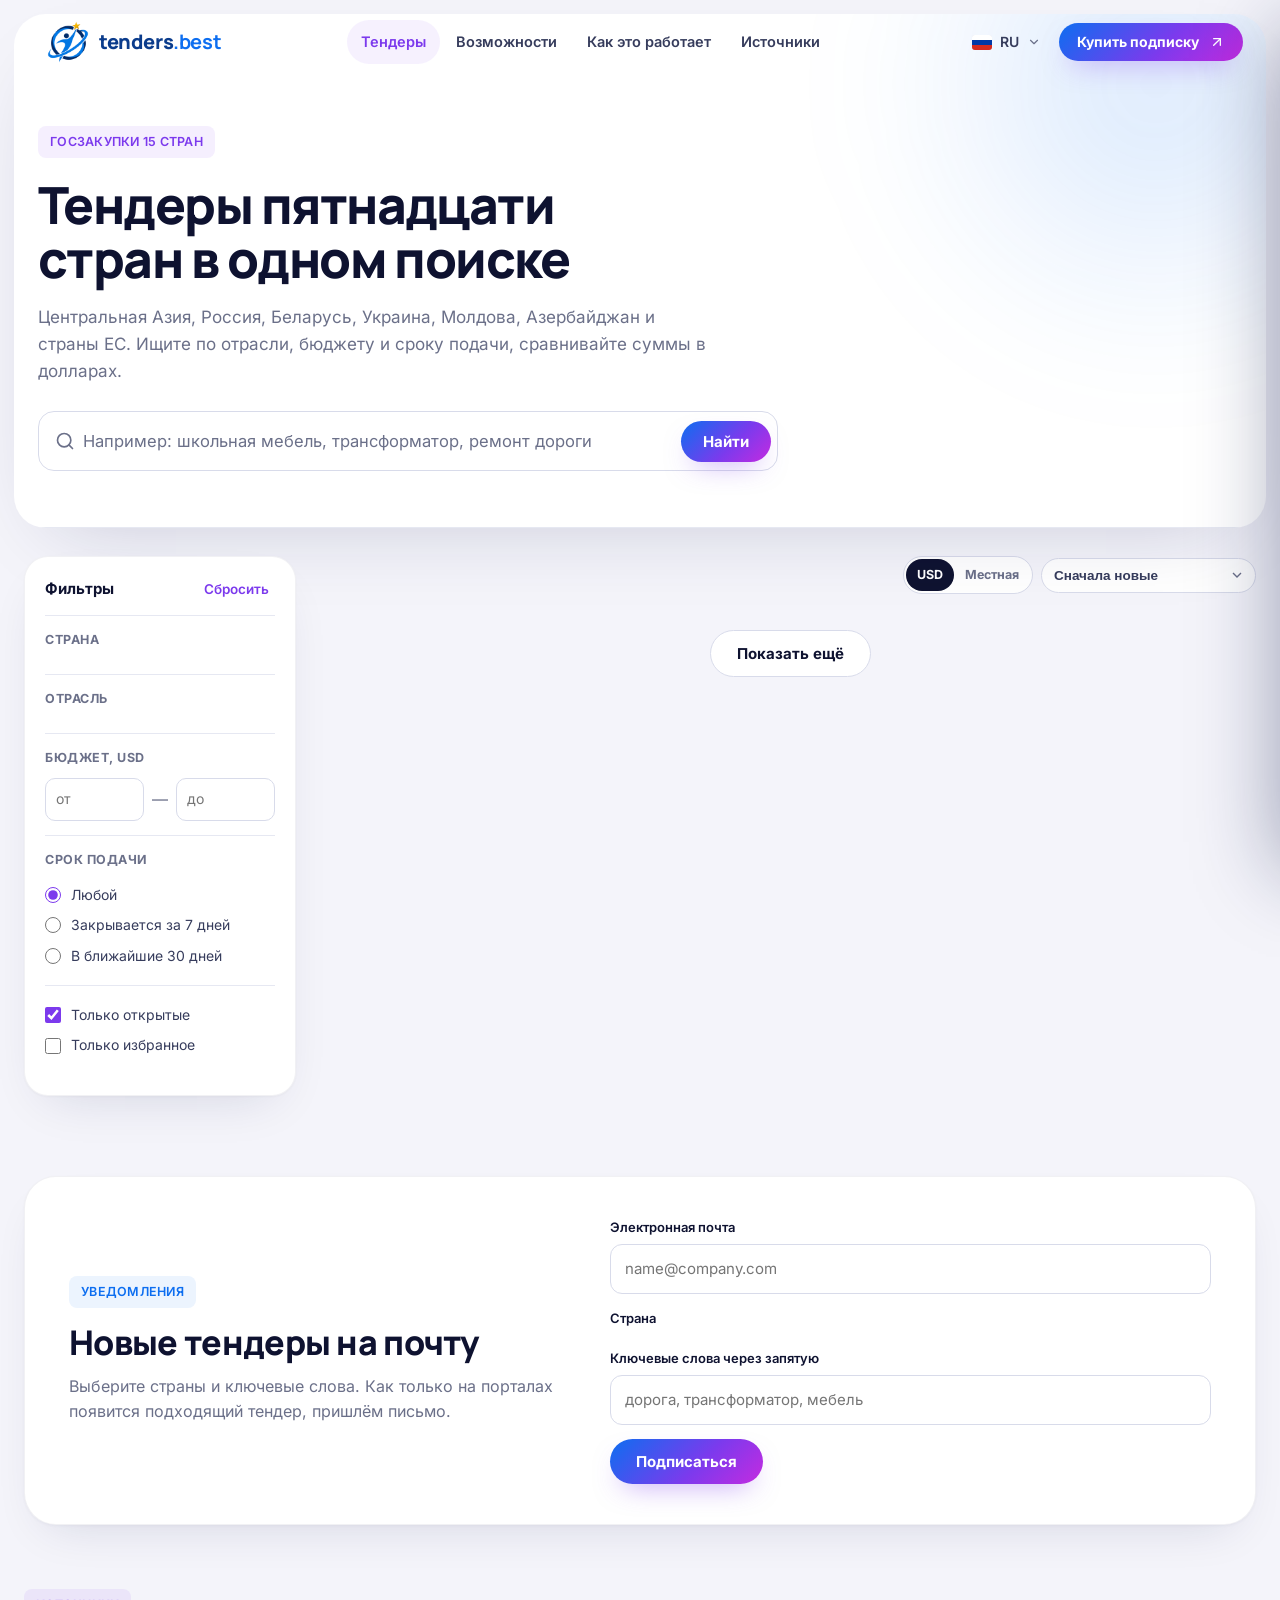
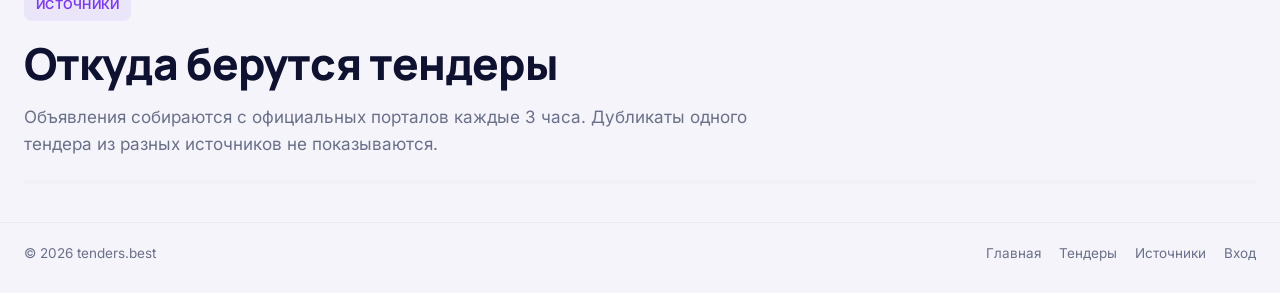
==== commit 41fba93b: "Revert to the photo-hero landing, fix badge hover jump, add language selector Restore index.html, te" ====
--- a/tenders.html
+++ b/tenders.html
@@ -3,11 +3,9 @@
 <head>
   <meta charset="UTF-8">
   <meta name="viewport" content="width=device-width, initial-scale=1.0">
-  <title>Каталог тендеров 15 стран — tenders.best</title>
-  <meta name="description" content="Государственные закупки 15 стран в одном каталоге: Центральная Азия, Россия, Беларусь, Украина, Молдова, Кавказ и ЕС. Обновление каждые 3 часа.">
+  <title>Тендеры 15 стран — tenders.best</title>
+  <meta name="description" content="Государственные закупки 15 стран в одном поиске: Центральная Азия, Россия, Беларусь, Украина, Молдова, Кавказ и ЕС. Обновление каждые 3 часа.">
   <link rel="icon" type="image/png" href="/assets/img/favicon.png">
-  <link rel="preload" href="/assets/fonts/inter-600-cyrillic.woff2" as="font" type="font/woff2" crossorigin>
-  <link rel="preload" href="/assets/fonts/inter-400-cyrillic.woff2" as="font" type="font/woff2" crossorigin>
   <link rel="stylesheet" href="/assets/css/fonts.css">
   <link rel="stylesheet" href="/assets/css/styles.css">
   <link rel="stylesheet" href="/assets/css/catalog.css">
@@ -19,22 +17,19 @@
     <symbol id="flag-ru" viewBox="0 0 640 480"><path fill="#fff" d="M0 0h640v160H0z"/><path fill="#0039a6" d="M0 160h640v160H0z"/><path fill="#d52b1e" d="M0 320h640v160H0z"/></symbol>
     <symbol id="flag-en" viewBox="0 0 640 480"><path fill="#012169" d="M0 0h640v480H0z"/><path fill="#fff" d="m75 0 244 181L562 0h78v62L400 241l240 178v61h-80L320 301 81 480H0v-60l239-178L0 64V0h75z"/><path fill="#c8102e" d="m424 281 216 159v40L369 281h55zm-184 20 6 35L54 480H0l240-179zM640 0v3L391 191l2-44L590 0h50zM0 0l239 176h-60L0 42V0z"/><path fill="#fff" d="M241 0v480h160V0H241zM0 160v160h640V160H0z"/><path fill="#c8102e" d="M0 193v96h640v-96H0zM273 0v480h96V0h-96z"/></symbol>
     <symbol id="flag-tj" viewBox="0 0 640 480"><path fill="#c00" d="M0 0h640v137H0z"/><path fill="#fff" d="M0 137h640v206H0z"/><path fill="#060" d="M0 343h640v137H0z"/><path fill="#f8c300" d="M280 262c8-14 22-24 40-24s32 10 40 24c-12-6-26-10-40-10s-28 4-40 10zm40-42a12 12 0 1 0 0-24 12 12 0 0 0 0 24zm-62 24 8-4 3 9-5 6zm124 0-8-4-3 9 5 6zm-93-12 7-6 5 8-7 5zm62 0-7-6-5 8 7 5z"/></symbol>
+    <symbol id="i-chevron-down" viewBox="0 0 24 24"><path d="m6 9 6 6 6-6"/></symbol>
+    <symbol id="i-check" viewBox="0 0 24 24"><path d="M20 6 9 17l-5-5"/></symbol>
     <symbol id="i-search" viewBox="0 0 24 24"><circle cx="11" cy="11" r="8"/><path d="m21 21-4.3-4.3"/></symbol>
-    <symbol id="i-check" viewBox="0 0 24 24"><path d="M20 6 9 17l-5-5"/></symbol>
-    <symbol id="i-chevron-down" viewBox="0 0 24 24"><path d="m6 9 6 6 6-6"/></symbol>
-    <symbol id="i-calendar" viewBox="0 0 24 24"><path d="M8 2v4"/><path d="M16 2v4"/><rect width="18" height="18" x="3" y="4" rx="2"/><path d="M3 10h18"/></symbol>
-    <symbol id="i-building" viewBox="0 0 24 24"><rect width="16" height="20" x="4" y="2" rx="2"/><path d="M9 22v-4h6v4"/><path d="M8 6h.01"/><path d="M16 6h.01"/><path d="M12 6h.01"/><path d="M12 10h.01"/><path d="M12 14h.01"/><path d="M16 10h.01"/><path d="M16 14h.01"/><path d="M8 10h.01"/><path d="M8 14h.01"/></symbol>
-    <symbol id="i-pin" viewBox="0 0 24 24"><path d="M20 10c0 4.993-5.539 10.193-7.399 11.799a1 1 0 0 1-1.202 0C9.539 20.193 4 14.993 4 10a8 8 0 0 1 16 0"/><circle cx="12" cy="10" r="3"/></symbol>
-    <symbol id="i-bookmark" viewBox="0 0 24 24"><path d="m19 21-7-4-7 4V5a2 2 0 0 1 2-2h10a2 2 0 0 1 2 2v16z"/></symbol>
-    <symbol id="i-x" viewBox="0 0 24 24"><path d="M18 6 6 18"/><path d="m6 6 12 12"/></symbol>
+    <symbol id="i-arrow-up-right" viewBox="0 0 24 24"><path d="M7 17 17 7"/><path d="M7 7h10v10"/></symbol>
+    <symbol id="i-calendar" viewBox="0 0 24 24"><rect x="3" y="4" width="18" height="18" rx="2"/><path d="M16 2v4M8 2v4M3 10h18"/></symbol>
+    <symbol id="i-building" viewBox="0 0 24 24"><rect x="4" y="2" width="16" height="20" rx="2"/><path d="M9 22v-4h6v4"/><path d="M8 6h.01M16 6h.01M12 6h.01M12 10h.01M12 14h.01M16 10h.01M16 14h.01M8 10h.01M8 14h.01"/></symbol>
+    <symbol id="i-pin" viewBox="0 0 24 24"><path d="M20 10c0 6-8 12-8 12s-8-6-8-12a8 8 0 0 1 16 0Z"/><circle cx="12" cy="10" r="3"/></symbol>
+    <symbol id="i-star" viewBox="0 0 24 24"><path d="M12 2l3.09 6.26L22 9.27l-5 4.87 1.18 6.88L12 17.77l-6.18 3.25L7 14.14 2 9.27l6.91-1.01z"/></symbol>
+    <symbol id="i-x" viewBox="0 0 24 24"><path d="M18 6 6 18M6 6l12 12"/></symbol>
     <symbol id="i-filter" viewBox="0 0 24 24"><path d="M22 3H2l8 9.46V19l4 2v-8.54L22 3z"/></symbol>
-    <symbol id="i-copy" viewBox="0 0 24 24"><rect width="14" height="14" x="8" y="8" rx="2"/><path d="M4 16c-1.1 0-2-.9-2-2V4c0-1.1.9-2 2-2h10c1.1 0 2 .9 2 2"/></symbol>
-    <symbol id="i-external" viewBox="0 0 24 24"><path d="M15 3h6v6"/><path d="M10 14 21 3"/><path d="M18 13v6a2 2 0 0 1-2 2H5a2 2 0 0 1-2-2V8a2 2 0 0 1 2-2h6"/></symbol>
-    <symbol id="i-refresh" viewBox="0 0 24 24"><path d="M3 12a9 9 0 0 1 9-9 9.75 9.75 0 0 1 6.74 2.74L21 8"/><path d="M21 3v5h-5"/><path d="M21 12a9 9 0 0 1-9 9 9.75 9.75 0 0 1-6.74-2.74L3 16"/><path d="M8 16H3v5"/></symbol>
-    <symbol id="i-mail" viewBox="0 0 24 24"><rect width="20" height="16" x="2" y="4" rx="2"/><path d="m22 7-8.97 5.7a1.94 1.94 0 0 1-2.06 0L2 7"/></symbol>
-    <symbol id="i-clock" viewBox="0 0 24 24"><circle cx="12" cy="12" r="10"/><path d="M12 6v6l4 2"/></symbol>
-    <symbol id="i-check-circle" viewBox="0 0 24 24"><circle cx="12" cy="12" r="10"/><path d="m9 12 2 2 4-4"/></symbol>
-    <symbol id="i-alert" viewBox="0 0 24 24"><circle cx="12" cy="12" r="10"/><path d="M12 8v4"/><path d="M12 16h.01"/></symbol>
+    <symbol id="i-copy" viewBox="0 0 24 24"><rect x="9" y="9" width="13" height="13" rx="2"/><path d="M5 15H4a2 2 0 0 1-2-2V4a2 2 0 0 1 2-2h9a2 2 0 0 1 2 2v1"/></symbol>
+    <symbol id="i-refresh" viewBox="0 0 24 24"><path d="M3 12a9 9 0 1 0 3-6.7L3 8"/><path d="M3 3v5h5"/></symbol>
+    <symbol id="i-mail" viewBox="0 0 24 24"><rect x="2" y="4" width="20" height="16" rx="2"/><path d="m22 7-8.97 5.7a1.94 1.94 0 0 1-2.06 0L2 7"/></symbol>
   </defs>
 </svg>
 
@@ -42,13 +37,13 @@
   <div class="container">
     <div class="header__bar">
       <a href="/" class="brand" aria-label="tenders.best — на главную">
-        <img class="brand__mark" src="/assets/img/logo-mark.png" alt="" width="34" height="34">
+        <img class="brand__mark" src="/assets/img/logo-mark.png" alt="" width="44" height="44">
         <span class="brand__name">tenders<b>.best</b></span>
       </a>
       <nav class="nav" aria-label="Основная навигация">
-        <a href="/tenders" class="is-active" data-i="nav_tenders">Каталог тендеров</a>
-        <a href="/#features" data-i="nav_platform">Возможности</a>
-        <a href="/#how" data-i="nav_how">Как проходит работа</a>
+        <a href="/tenders" class="is-active" data-i="nav_tenders">Тендеры</a>
+        <a href="/#platform" data-i="nav_platform">Возможности</a>
+        <a href="/#how" data-i="nav_how">Как это работает</a>
         <a href="#sources" data-i="nav_sources">Источники</a>
       </nav>
       <div class="header__actions">
@@ -60,52 +55,54 @@
             <button type="button" role="option" data-set-lang="tj" aria-selected="false"><span class="flag"><svg><use href="#flag-tj"/></svg></span>Тоҷикӣ<svg class="icon"><use href="#i-check"/></svg></button>
           </div>
         </div>
-        <a href="/admin/login" class="header__login" data-i="login">Войти</a>
-        <a href="/#cta" class="btn btn--primary btn--sm" data-i="buy">Купить подписку</a>
+        <a href="/#cta" class="btn btn--primary btn--sm" data-i="buy">Купить подписку <svg class="icon icon--arrow"><use href="#i-arrow-up-right"/></svg></a>
         <button class="burger" id="burger" aria-label="Открыть меню" aria-expanded="false"><span></span><span></span><span></span></button>
       </div>
     </div>
   </div>
 </header>
 <div class="mobile-menu" id="mobileMenu">
-  <a href="/tenders" data-i="nav_tenders">Каталог тендеров</a>
-  <a href="/#features" data-i="nav_platform">Возможности</a>
-  <a href="/#how" data-i="nav_how">Как проходит работа</a>
-  <a href="#sources" data-i="nav_sources">Источники</a>
+  <a href="/tenders">Тендеры</a>
+  <a href="/#platform">Возможности</a>
+  <a href="/#how">Как это работает</a>
+  <a href="#sources">Источники</a>
+  <a href="/#cta" class="btn btn--primary btn--lg" data-i="buy">Купить подписку</a>
   <div class="mobile-menu__langs">
     <button type="button" data-set-lang="ru" aria-selected="true"><span class="flag"><svg><use href="#flag-ru"/></svg></span>RU</button>
     <button type="button" data-set-lang="en" aria-selected="false"><span class="flag"><svg><use href="#flag-en"/></svg></span>EN</button>
     <button type="button" data-set-lang="tj" aria-selected="false"><span class="flag"><svg><use href="#flag-tj"/></svg></span>TJ</button>
   </div>
-  <div class="mobile-menu__row">
-    <a href="/admin/login" class="btn btn--secondary" data-i="login">Войти</a>
-    <a href="/#cta" class="btn btn--primary" data-i="buy">Купить подписку</a>
-  </div>
 </div>
 
-<main class="cpage">
-  <div class="container">
-    <div class="cpage__head">
-      <div>
-        <h1 data-i="h1">Каталог закупок</h1>
-        <p class="cpage__meta" id="meta"></p>
+<main>
+  <section class="chero">
+    <div class="chero__card">
+      <div class="container">
+        <div class="chero__grid">
+          <div class="chero__copy">
+            <span class="eyebrow" data-i="eyebrow">Госзакупки 15 стран</span>
+            <h1 data-i="h1">Тендеры пятнадцати стран в одном поиске</h1>
+            <p data-i="lead">Центральная Азия, Россия, Беларусь, Украина, Молдова, Азербайджан и страны ЕС. Ищите по отрасли, бюджету и сроку подачи, сравнивайте суммы в долларах.</p>
+            <form class="search" id="searchForm" role="search">
+              <svg class="icon"><use href="#i-search"/></svg>
+              <input id="q" type="search" autocomplete="off" placeholder="Например: школьная мебель, трансформатор, ремонт дороги">
+              <button type="submit" class="btn btn--primary" data-i="find">Найти</button>
+            </form>
+            <div class="chero__meta" id="meta"></div>
+          </div>
+        </div>
+        <div class="countries" id="countryStrip" role="group" aria-label="Страны"></div>
       </div>
-      <form class="csearch" id="searchForm" role="search">
-        <svg class="icon"><use href="#i-search"/></svg>
-        <input id="q" type="search" autocomplete="off" placeholder="Название, заказчик, регион">
-        <button type="submit" class="btn btn--primary btn--sm" data-i="find">Найти</button>
-      </form>
     </div>
-    <div class="cstrip" id="countryStrip" role="group" aria-label="Страны"></div>
-  </div>
+  </section>
 
   <section class="cmain container" id="tenders">
     <aside class="filters" id="filters" aria-label="Фильтры">
-      <div class="filters__head"><b data-i="filters">Фильтры</b><span class="filters__head-actions"><button type="button" class="btn btn--link btn--sm" id="reset" data-i="reset">Сбросить</button><button type="button" class="btn btn--primary btn--sm filters-close" id="filtersClose" data-i="done">Готово</button></span></div>
+      <div class="filters__head"><b data-i="filters">Фильтры</b><span class="filters__head-actions"><button type="button" class="link" id="reset" data-i="reset">Сбросить</button><button type="button" class="btn btn--primary btn--sm filters-close" id="filtersClose" data-i="done">Готово</button></span></div>
       <div class="fgroup"><div class="fgroup__title" data-i="country">Страна</div><div class="fchips" id="fCountries"></div></div>
       <div class="fgroup"><div class="fgroup__title" data-i="category">Отрасль</div><div class="flist" id="fCats"></div></div>
       <div class="fgroup"><div class="fgroup__title" data-i="budget">Бюджет, USD</div>
-        <div class="frange"><input type="number" id="minUsd" min="0" step="1000" placeholder="от" data-ph="from"><span>–</span><input type="number" id="maxUsd" min="0" step="1000" placeholder="до" data-ph="to"></div></div>
+        <div class="frange"><input type="number" id="minUsd" min="0" step="1000" placeholder="от" data-ph="from"><span>—</span><input type="number" id="maxUsd" min="0" step="1000" placeholder="до" data-ph="to"></div></div>
       <div class="fgroup"><div class="fgroup__title" data-i="deadline">Срок подачи</div>
         <label class="fradio"><input type="radio" name="dl" value="" checked><span data-i="any">Любой</span></label>
         <label class="fradio"><input type="radio" name="dl" value="7"><span data-i="d7">Закрывается за 7 дней</span></label>
@@ -120,7 +117,7 @@
       <div class="results__head">
         <div class="results__count" id="count"></div>
         <div class="results__ctrls">
-          <button type="button" class="btn btn--secondary btn--sm filters-toggle" id="filtersToggle"><svg class="icon"><use href="#i-filter"/></svg><span data-i="filters">Фильтры</span></button>
+          <button type="button" class="btn btn--ghost btn--sm filters-toggle" id="filtersToggle"><svg class="icon"><use href="#i-filter"/></svg><span data-i="filters">Фильтры</span></button>
           <div class="seg" role="group" id="curSeg"><button type="button" data-cur="usd" aria-pressed="true">USD</button><button type="button" data-cur="local" aria-pressed="false" data-i="cur_local">Местная</button></div>
           <select class="sel" id="sort" aria-label="Сортировка">
             <option value="new" data-i="s_new">Сначала новые</option>
@@ -131,36 +128,39 @@
         </div>
       </div>
       <div class="list" id="list" aria-live="polite"></div>
-      <div class="results__more"><button type="button" class="btn btn--secondary" id="more" data-i="more">Показать ещё</button></div>
+      <div class="results__more"><button type="button" class="btn btn--ghost" id="more" data-i="more">Показать ещё</button></div>
     </div>
   </section>
 
-  <section class="cblock container">
-    <div class="cpanels">
-      <div class="cpanel cpanel--split" id="alerts">
-        <div class="cpanel__head"><h2 data-i="sub_h">Новые тендеры на почту</h2><p data-i="sub_p">Выберите страны и ключевые слова. Как только на порталах появится подходящий тендер, пришлём письмо.</p></div>
-        <form class="subform" id="subForm" novalidate>
-          <label><span data-i="email">Электронная почта</span><input type="email" id="subEmail" placeholder="name@company.com" required></label>
-          <div><span class="lbl" data-i="country">Страна</span><div class="fchips fchips--sub" id="subCountries"></div></div>
-          <label><span data-i="keywords">Ключевые слова через запятую</span><input type="text" id="subKw" placeholder="дорога, трансформатор, мебель"></label>
-          <div class="subform__actions"><button class="btn btn--primary" type="submit" data-i="sub_btn">Подписаться</button><span class="formmsg" id="subMsg" role="status"></span></div>
-        </form>
+  <section class="cblock container" id="alerts">
+    <div class="subscribe">
+      <div>
+        <span class="eyebrow eyebrow--blue" data-i="sub_eyebrow">Уведомления</span>
+        <h2 data-i="sub_h">Новые тендеры на почту</h2>
+        <p data-i="sub_p">Выберите страны и ключевые слова. Как только на порталах появится подходящий тендер, пришлём письмо.</p>
       </div>
-      <div class="cpanel" id="sources">
-        <div class="cpanel__head"><h2 data-i="src_h">Откуда берутся тендеры</h2><p data-i="src_p">Объявления собираются с официальных порталов каждые 3 часа. Дубликаты одного тендера из разных источников не показываются.</p></div>
-        <div class="tablewrap"><table class="srctable" id="srcTable"></table></div>
-      </div>
+      <form class="subform" id="subForm" novalidate>
+        <label><span data-i="email">Электронная почта</span><input type="email" id="subEmail" placeholder="name@company.com" required></label>
+        <div><span class="lbl" data-i="country">Страна</span><div class="fchips fchips--sub" id="subCountries"></div></div>
+        <label><span data-i="keywords">Ключевые слова через запятую</span><input type="text" id="subKw" placeholder="дорога, трансформатор, мебель"></label>
+        <div class="subform__actions"><button class="btn btn--primary" type="submit" data-i="sub_btn">Подписаться</button><span class="formmsg" id="subMsg" role="status"></span></div>
+      </form>
     </div>
+  </section>
+
+  <section class="cblock container" id="sources">
+    <div class="section-head section-head--left">
+      <span class="eyebrow" data-i="src_eyebrow">Источники</span>
+      <h2 data-i="src_h">Откуда берутся тендеры</h2>
+      <p data-i="src_p">Объявления собираются с официальных порталов каждые 3 часа. Дубликаты одного тендера из разных источников не показываются.</p>
+    </div>
+    <div class="tablewrap"><table class="srctable" id="srcTable"></table></div>
   </section>
 </main>
 
-<footer class="footer">
-  <div class="container">
-    <div class="footer__bottom" style="border-top:0">
-      <span>© 2026 tenders.best</span>
-      <nav><a href="/" data-i="nav_home">Главная</a><a href="#sources" data-i="nav_sources">Источники</a><a href="/api/stats">API</a><a href="/admin/login" data-i="login">Вход</a></nav>
-    </div>
-  </div>
+<footer class="cfooter container">
+  <span>© 2026 tenders.best</span>
+  <nav><a href="/">Главная</a><a href="/tenders">Тендеры</a><a href="#sources">Источники</a><a href="/admin/login">Вход</a></nav>
 </footer>
 
 <div class="scrim" id="scrim"></div>
--- a/assets/css/styles.css
+++ b/assets/css/styles.css
@@ -1,591 +1,868 @@
 /* ==========================================================================
-   tenders.best design system
-   One typeface (Inter), one icon set (Lucide, 1.75 stroke), 4px spacing,
-   radius 6/10/14/20, four shadow levels, brand blue-violet accent.
+   tenders.best — landing page styles
    ========================================================================== */
 
 :root {
-  /* colour tokens */
-  --bg: #f7f8fb;
+  --bg: #f4f4fa;
   --surface: #ffffff;
-  --surface-2: #f2f4f8;
-  --surface-3: #e9edf5;
-  --ink: #0b1220;
-  --ink-2: #334155;
-  --muted: #64748b;
-  --muted-2: #94a3b8;
-  --line: #e6e9f0;
-  --line-2: #d3d9e3;
-
-  --brand: #2b5cf6;
-  --brand-hover: #2350dd;
-  --brand-active: #1c45c2;
-  --brand-soft: #eaf0ff;
-  --brand-ink: #1a3fb8;
-  --violet: #6d4cf0;
-  --violet-soft: #efeaff;
-  --success: #16a34a;
-  --success-soft: #e6f6ec;
-  --warning: #d97706;
-  --warning-soft: #fff3df;
-  --danger: #dc2626;
-  --danger-soft: #fdecec;
-  --info-soft: #e8f2ff;
-
-  /* brand accent gradient: used for the primary button and one tinted panel only */
-  --grad-brand: linear-gradient(180deg, #3566ff 0%, #2b5cf6 100%);
-  --grad-tint: linear-gradient(135deg, rgba(43, 92, 246, 0.08), rgba(109, 76, 240, 0.08));
-
-  /* legacy aliases kept for catalogue/admin */
-  --blue: var(--brand); --blue-deep: var(--brand-ink); --navy: #0b1f5c; --blue-soft: var(--brand-soft);
-  --gold: var(--warning); --gold-soft: var(--warning-soft); --green: var(--success); --green-soft: var(--success-soft);
-  --red: var(--danger); --red-soft: var(--danger-soft); --magenta: var(--violet);
-  --grad-brand-soft: var(--grad-brand); --grad-blue: var(--grad-brand); --grad-violet: var(--violet); --grad-gold: var(--warning);
-
-  /* type */
-  --font: "Inter", system-ui, -apple-system, "Segoe UI", Roboto, sans-serif;
-  --font-head: var(--font); --font-body: var(--font);
-  --fs-display: clamp(40px, 4.6vw, 60px);
-  --fs-h1: clamp(34px, 3.6vw, 46px);
-  --fs-h2: clamp(28px, 2.8vw, 36px);
-  --fs-h3: 22px;
-  --fs-h4: 17px;
-  --fs-body-l: 18px;
-  --fs-body: 16px;
-  --fs-small: 14px;
-  --fs-caption: 12.5px;
-  --fs-button: 15px;
-  --fs-nav: 14.5px;
-  --lh-tight: 1.1;
-  --lh-snug: 1.3;
-  --lh-body: 1.6;
-
-  /* spacing (4px base) */
-  --s-1: 4px; --s-2: 8px; --s-3: 12px; --s-4: 16px; --s-5: 20px; --s-6: 24px; --s-8: 32px; --s-10: 40px; --s-12: 48px; --s-16: 64px; --s-20: 80px; --s-24: 96px;
-
-  /* radius */
-  --r-sm: 6px; --r-md: 10px; --r-lg: 14px; --r-xl: 20px; --r-pill: 999px;
-
-  /* shadows */
-  --shadow-xs: 0 1px 2px rgba(11, 18, 32, 0.05);
-  --shadow-sm: 0 1px 2px rgba(11, 18, 32, 0.05), 0 2px 8px -2px rgba(11, 18, 32, 0.06);
-  --shadow-md: 0 4px 12px -4px rgba(11, 18, 32, 0.10), 0 1px 3px rgba(11, 18, 32, 0.05);
-  --shadow-lg: 0 24px 48px -20px rgba(11, 18, 32, 0.22), 0 4px 12px -6px rgba(11, 18, 32, 0.08);
-  --shadow-card: var(--shadow-sm); --shadow-float: var(--shadow-lg);
-
-  /* icons */
-  --ic-sm: 16px; --ic-md: 20px; --ic-lg: 24px;
-
-  /* motion */
-  --ease: cubic-bezier(0.2, 0.8, 0.2, 1);
-  --t-fast: 160ms; --t-base: 220ms; --t-slow: 420ms;
-
-  --container: 1200px;
+  --ink: #0e1230;
+  --ink-2: #363c5c;
+  --muted: #6b7089;
+  --line: #e6e8f2;
+  --line-2: #d8dbea;
+
+  --blue: #0d6ef0;
+  --blue-deep: #0b3c8c;
+  --navy: #00215e;
+  --violet: #7c3aed;
+  --magenta: #c42be0;
+  --gold: #f8b800;
+  --green: #12b76a;
+  --red: #f04438;
+
+  --grad-brand: linear-gradient(135deg, #0d6ef0 0%, #7c3aed 58%, #c42be0 100%);
+  --grad-brand-soft: linear-gradient(135deg, #2f8bff 0%, #8f5cff 60%, #d24ee6 100%);
+  --grad-blue: linear-gradient(135deg, #2f8bff 0%, #0b3c8c 100%);
+  --grad-violet: linear-gradient(135deg, #8f5cff 0%, #5b21b6 100%);
+  --grad-gold: linear-gradient(135deg, #ffd257 0%, #f59e0b 100%);
+
+  --font-head: "Manrope", "Inter", system-ui, -apple-system, "Segoe UI", sans-serif;
+  --font-body: "Inter", system-ui, -apple-system, "Segoe UI", sans-serif;
+
+  --r-xl: 32px;
+  --r-lg: 24px;
+  --r-md: 18px;
+  --r-pill: 999px;
+
+  --shadow-card: 0 20px 50px -24px rgba(16, 24, 72, 0.16), 0 1px 3px rgba(16, 24, 72, 0.04);
+  --shadow-float: 0 24px 60px -20px rgba(16, 24, 72, 0.26), 0 3px 10px rgba(16, 24, 72, 0.05);
+  --shadow-btn: 0 12px 28px -12px rgba(124, 58, 237, 0.5);
+
+  --ease: cubic-bezier(0.22, 1, 0.36, 1);
+  --container: 1280px;
   --gutter: 24px;
-  --nav-h: 68px;
-  --section: 104px;
+  --nav-h: 72px;
 }
 
 /* ---------- reset ---------- */
 *, *::before, *::after { box-sizing: border-box; }
-html { scroll-behavior: smooth; -webkit-text-size-adjust: 100%; scroll-padding-top: 90px; }
-body { margin: 0; font-family: var(--font); font-size: var(--fs-body); line-height: var(--lh-body); color: var(--ink); background: var(--bg); -webkit-font-smoothing: antialiased; -moz-osx-font-smoothing: grayscale; overflow-x: hidden; font-feature-settings: "cv11", "ss01"; }
+html { scroll-behavior: smooth; -webkit-text-size-adjust: 100%; }
+body {
+  margin: 0;
+  font-family: var(--font-body);
+  font-size: 16px;
+  line-height: 1.6;
+  color: var(--ink);
+  background: var(--bg);
+  -webkit-font-smoothing: antialiased;
+  -moz-osx-font-smoothing: grayscale;
+  overflow-x: hidden;
+}
 img, svg { display: block; max-width: 100%; }
 a { color: inherit; text-decoration: none; }
-button { font: inherit; color: inherit; background: none; border: 0; cursor: pointer; padding: 0; }
-input, select, textarea { font: inherit; }
-h1, h2, h3, h4 { margin: 0; font-weight: 600; letter-spacing: -0.02em; line-height: var(--lh-snug); color: var(--ink); }
-h1 { font-size: var(--fs-h1); line-height: var(--lh-tight); letter-spacing: -0.025em; }
-h2 { font-size: var(--fs-h2); }
-h3 { font-size: var(--fs-h3); }
-h4 { font-size: var(--fs-h4); letter-spacing: -0.01em; }
+button { font: inherit; color: inherit; background: none; border: 0; cursor: pointer; }
+input { font: inherit; }
+h1, h2, h3, h4 { margin: 0; font-family: var(--font-head); font-weight: 800; letter-spacing: -0.02em; line-height: 1.1; }
 p { margin: 0; }
-ul, ol { margin: 0; padding: 0; list-style: none; }
-::selection { background: rgba(43, 92, 246, 0.16); }
-:focus-visible { outline: 2px solid var(--brand); outline-offset: 2px; border-radius: var(--r-sm); }
-:focus:not(:focus-visible) { outline: none; }
-.num { font-variant-numeric: tabular-nums; }
-
-.icon { width: var(--ic-md); height: var(--ic-md); fill: none; stroke: currentColor; stroke-width: 1.75; stroke-linecap: round; stroke-linejoin: round; flex: none; }
-.icon--sm { width: var(--ic-sm); height: var(--ic-sm); }
-.icon--lg { width: var(--ic-lg); height: var(--ic-lg); }
+ul { margin: 0; padding: 0; list-style: none; }
+::selection { background: rgba(124, 58, 237, 0.18); }
+
+.icon { width: 1em; height: 1em; fill: none; stroke: currentColor; stroke-width: 2; stroke-linecap: round; stroke-linejoin: round; flex: none; }
 .container { width: 100%; max-width: var(--container); margin: 0 auto; padding: 0 var(--gutter); }
-.visually-hidden { position: absolute !important; width: 1px; height: 1px; overflow: hidden; clip: rect(0 0 0 0); white-space: nowrap; }
-
-/* ---------- type helpers ---------- */
-.lead { font-size: var(--fs-body-l); line-height: 1.55; color: var(--ink-2); }
-.small { font-size: var(--fs-small); }
-.caption { font-size: var(--fs-caption); color: var(--muted); }
-.eyebrow { display: inline-flex; align-items: center; gap: 8px; font-size: 13px; font-weight: 600; letter-spacing: 0.02em; color: var(--brand); }
-.eyebrow::before { content: ""; width: 18px; height: 2px; border-radius: 2px; background: currentColor; }
-.eyebrow--light { color: rgba(255, 255, 255, 0.85); }
-.section-head { max-width: 620px; margin: 0 0 var(--s-12); }
-.section-head .eyebrow { margin-bottom: var(--s-4); }
-.section-head p { margin-top: var(--s-4); color: var(--ink-2); font-size: 17px; }
-.section-head--center { text-align: center; margin-left: auto; margin-right: auto; }
-.section-head--center .eyebrow::before { display: none; }
-.section-head--left { text-align: left; }
+
+.page-aura {
+  position: fixed; inset: 0; z-index: -1; pointer-events: none;
+  background:
+    radial-gradient(55% 40% at 6% 8%, rgba(124, 58, 237, 0.08), transparent 60%),
+    radial-gradient(45% 40% at 96% 18%, rgba(13, 110, 240, 0.08), transparent 60%);
+}
+
+/* ---------- typography helpers ---------- */
+.eyebrow {
+  display: inline-flex; align-items: center; gap: 8px;
+  padding: 6px 12px; border-radius: 8px;
+  font-size: 12.5px; font-weight: 600; letter-spacing: 0.02em; text-transform: uppercase;
+  color: var(--violet); background: rgba(124, 58, 237, 0.08);
+}
+.eyebrow--blue { color: var(--blue); background: rgba(13, 110, 240, 0.08); }
+.eyebrow--light { color: #fff; background: rgba(255, 255, 255, 0.16); }
+
+.section-head { text-align: center; max-width: 720px; margin: 0 auto 48px; }
+.section-head .eyebrow { margin-bottom: 18px; }
+.section-head h2 { font-size: clamp(30px, 3.8vw, 44px); }
+.section-head p { margin-top: 16px; color: var(--muted); font-size: 17px; }
 
 /* ---------- buttons ---------- */
-.btn { position: relative; display: inline-flex; align-items: center; justify-content: center; gap: 8px; min-height: 44px; padding: 0 20px; border-radius: var(--r-md); font-weight: 600; font-size: var(--fs-button); line-height: 1; white-space: nowrap; border: 1px solid transparent; transition: background-color var(--t-fast), color var(--t-fast), border-color var(--t-fast), box-shadow var(--t-fast), transform var(--t-fast) var(--ease); }
-.btn .icon { width: 16px; height: 16px; }
-.btn:active { transform: translateY(1px); }
-.btn--primary { color: #fff; background: var(--grad-brand); border-color: var(--brand-active); box-shadow: inset 0 1px 0 rgba(255, 255, 255, 0.18), var(--shadow-xs); }
-.btn--primary:hover { background: var(--brand-hover); box-shadow: inset 0 1px 0 rgba(255, 255, 255, 0.18), 0 6px 16px -8px rgba(43, 92, 246, 0.6); }
-.btn--primary:active { background: var(--brand-active); }
-.btn--secondary { color: var(--ink); background: #fff; border-color: var(--line-2); box-shadow: var(--shadow-xs); }
-.btn--secondary:hover { border-color: var(--muted-2); background: #fff; }
-.btn--ghost { color: var(--ink-2); }
-.btn--ghost:hover { background: var(--surface-2); color: var(--ink); }
-.btn--outline-brand { color: var(--brand-ink); background: #fff; border-color: rgba(43, 92, 246, 0.35); }
-.btn--outline-brand:hover { background: var(--brand-soft); }
-.btn--sm { min-height: 36px; padding: 0 14px; font-size: 14px; border-radius: 8px; }
-.btn--lg { min-height: 50px; padding: 0 24px; font-size: 16px; border-radius: 12px; }
-.btn--link { min-height: 0; padding: 0; color: var(--brand); gap: 6px; }
-.btn--link:hover { text-decoration: underline; }
-
-/* ---------- badges / status ---------- */
-.badge { display: inline-flex; align-items: center; gap: 6px; padding: 2px 8px; border-radius: 6px; font-size: 12px; font-weight: 600; line-height: 1.5; background: var(--surface-2); color: var(--ink-2); white-space: nowrap; }
-.badge--brand { background: var(--brand-soft); color: var(--brand-ink); }
-.badge--violet { background: var(--violet-soft); color: var(--violet); }
-.badge--success { background: var(--success-soft); color: var(--success); }
-.badge--warning { background: var(--warning-soft); color: var(--warning); }
-.badge--danger { background: var(--danger-soft); color: var(--danger); }
-.status { display: inline-flex; align-items: center; gap: 5px; padding: 2px 8px; border-radius: 6px; font-size: 12px; font-weight: 500; white-space: nowrap; background: var(--surface-2); color: var(--ink-2); }
-.status::before { content: ""; width: 6px; height: 6px; border-radius: 50%; background: currentColor; }
-.status--win, .status--success { background: var(--success-soft); color: var(--success); }
-.status--review, .status--info { background: var(--info-soft); color: var(--brand-ink); }
-.status--draft, .status--warning { background: var(--warning-soft); color: var(--warning); }
-.status--muted { background: var(--surface-2); color: var(--muted); }
-.status--danger { background: var(--danger-soft); color: var(--danger); }
+.btn {
+  position: relative; display: inline-flex; align-items: center; justify-content: center; gap: 10px;
+  padding: 15px 26px; border-radius: var(--r-pill);
+  font-weight: 700; font-size: 15px; line-height: 1; white-space: nowrap;
+  transition: transform 0.3s var(--ease), box-shadow 0.3s var(--ease), background-color 0.25s, color 0.25s, border-color 0.25s;
+}
+.btn .icon { width: 16px; height: 16px; transition: transform 0.3s var(--ease); }
+.btn:hover { transform: translateY(-1px); }
+.btn:hover .icon--arrow { transform: translate(2px, -2px); }
+.btn:active { transform: translateY(0); }
+
+.btn--primary { color: #fff; background: var(--grad-brand); box-shadow: var(--shadow-btn); }
+.btn--primary:hover { box-shadow: 0 16px 34px -12px rgba(124, 58, 237, 0.6); }
+.btn--ghost { color: var(--ink); background: #fff; border: 1.5px solid var(--line-2); }
+.btn--ghost:hover { border-color: var(--violet); color: var(--violet); }
+.btn--outline-brand { color: var(--violet); background: #fff; border: 1.5px solid rgba(124, 58, 237, 0.35); }
+.btn--outline-brand:hover { background: var(--violet); color: #fff; }
+.btn--sm { padding: 11px 18px; font-size: 14px; }
+.btn--lg { padding: 18px 30px; font-size: 16px; }
 
 /* ---------- header ---------- */
-.header { position: fixed; top: 0; left: 0; right: 0; z-index: 50; background: rgba(247, 248, 251, 0.75); border-bottom: 1px solid transparent; -webkit-backdrop-filter: blur(14px); backdrop-filter: blur(14px); transition: transform var(--t-slow) var(--ease), background-color var(--t-base), border-color var(--t-base); }
-.header.is-hidden { transform: translateY(-100%); }
-.header.is-scrolled { background: rgba(255, 255, 255, 0.9); border-bottom-color: var(--line); }
-.header__bar { display: grid; grid-template-columns: 1fr auto 1fr; align-items: center; height: var(--nav-h); gap: var(--s-6); }
-.brand { display: inline-flex; align-items: center; gap: 9px; width: fit-content; }
-.brand__mark { width: 34px; height: 34px; object-fit: contain; }
-.brand__name { font-weight: 700; font-size: 18px; letter-spacing: -0.02em; color: var(--ink); }
-.brand__name b { color: var(--brand); font-weight: 700; }
-.nav { display: flex; align-items: center; gap: 4px; justify-self: center; }
-.nav a { position: relative; display: inline-flex; align-items: center; min-height: 36px; padding: 0 12px; border-radius: 8px; font-size: var(--fs-nav); font-weight: 500; color: var(--ink-2); transition: color var(--t-fast), background-color var(--t-fast); }
-.nav a:hover { color: var(--ink); background: var(--surface-2); }
-.nav a.is-active { color: var(--brand-ink); }
-.header__actions { display: flex; align-items: center; gap: 4px; justify-self: end; }
-.header__login { display: inline-flex; align-items: center; min-height: 36px; padding: 0 12px; border-radius: 8px; font-size: var(--fs-nav); font-weight: 500; color: var(--ink-2); transition: color var(--t-fast), background-color var(--t-fast); }
-.header__login:hover { color: var(--ink); background: var(--surface-2); }
-.header__actions .btn { margin-left: 8px; }
-
-/* language switcher */
+.header {
+  position: fixed; top: 14px; left: 0; right: 0; z-index: 50;
+  transition: transform 0.45s var(--ease), top 0.3s var(--ease);
+}
+.header.is-hidden { transform: translateY(calc(-100% - 20px)); }
+.header__bar {
+  display: flex; align-items: center; justify-content: space-between; gap: 24px;
+  height: var(--nav-h); padding: 0 12px 0 22px;
+  border-radius: var(--r-pill); border: 1px solid transparent;
+  transition: background-color 0.3s, box-shadow 0.3s, border-color 0.3s, height 0.3s var(--ease);
+}
+.header.is-scrolled { top: 10px; }
+.header.is-scrolled .header__bar {
+  height: 62px;
+  background: rgba(255, 255, 255, 0.86);
+  -webkit-backdrop-filter: blur(16px) saturate(1.3); backdrop-filter: blur(16px) saturate(1.3);
+  border-color: rgba(255, 255, 255, 0.7);
+  box-shadow: 0 14px 40px -18px rgba(16, 24, 72, 0.22);
+}
+
+.brand { display: inline-flex; align-items: center; gap: 10px; }
+.brand__mark { width: 42px; height: 42px; object-fit: contain; }
+.brand__name { font-family: var(--font-head); font-weight: 800; font-size: 20px; letter-spacing: -0.02em; color: var(--blue-deep); }
+.brand__name b { color: var(--blue); }
+
+.nav { display: flex; align-items: center; gap: 2px; }
+.nav a { white-space: nowrap; padding: 10px 14px; border-radius: var(--r-pill); font-size: 14.5px; font-weight: 600; color: var(--ink-2); transition: color 0.25s, background-color 0.25s; }
+.nav a:hover, .nav a.is-active { color: var(--violet); background: rgba(124, 58, 237, 0.07); }
+
+.header__actions { display: flex; align-items: center; gap: 6px; }
+.header__login { padding: 10px 14px; font-weight: 600; font-size: 14.5px; color: var(--ink-2); border-radius: var(--r-pill); transition: color 0.25s; }
+.header__login:hover { color: var(--violet); }
+
+/* language selector (listbox) */
 .lang { position: relative; }
-.lang__btn { display: inline-flex; align-items: center; gap: 8px; min-height: 36px; padding: 0 10px; border-radius: 8px; font-size: 14px; font-weight: 500; color: var(--ink-2); transition: background-color var(--t-fast), color var(--t-fast); }
-.lang__btn:hover, .lang.is-open .lang__btn { background: var(--surface-2); color: var(--ink); }
-.lang__btn .chev { width: 14px; height: 14px; color: var(--muted); transition: transform var(--t-fast); }
+.lang__btn { display: inline-flex; align-items: center; gap: 8px; min-height: 40px; padding: 0 12px; border-radius: var(--r-pill); font-size: 14px; font-weight: 600; color: var(--ink-2); transition: background-color 0.25s, color 0.25s; }
+.lang__btn:hover, .lang.is-open .lang__btn { background: rgba(124, 58, 237, 0.07); color: var(--ink); }
+.lang__btn .chev { width: 14px; height: 14px; color: var(--muted); transition: transform 0.25s var(--ease); }
 .lang.is-open .lang__btn .chev { transform: rotate(180deg); }
-.flag { width: 20px; height: 15px; border-radius: 3px; overflow: hidden; flex: none; box-shadow: inset 0 0 0 1px rgba(11, 18, 32, 0.08); }
+.flag { width: 20px; height: 15px; border-radius: 3px; overflow: hidden; flex: none; box-shadow: inset 0 0 0 1px rgba(16, 24, 72, 0.1); }
 .flag svg { width: 100%; height: 100%; display: block; }
-.lang__menu { position: absolute; right: 0; top: calc(100% + 8px); min-width: 188px; padding: 6px; background: #fff; border: 1px solid var(--line); border-radius: var(--r-md); box-shadow: var(--shadow-lg); opacity: 0; transform: translateY(-4px) scale(0.98); transform-origin: top right; pointer-events: none; transition: opacity var(--t-fast), transform var(--t-fast) var(--ease); z-index: 5; }
+.lang__menu { position: absolute; right: 0; top: calc(100% + 10px); min-width: 196px; padding: 6px; background: #fff; border: 1px solid var(--line); border-radius: 16px; box-shadow: var(--shadow-float); opacity: 0; transform: translateY(-4px) scale(0.98); transform-origin: top right; pointer-events: none; transition: opacity 0.2s, transform 0.25s var(--ease); z-index: 5; }
 .lang.is-open .lang__menu { opacity: 1; transform: none; pointer-events: auto; }
-.lang__menu [role="option"] { display: flex; align-items: center; gap: 10px; width: 100%; min-height: 38px; padding: 0 10px; border-radius: 7px; font-size: 14px; color: var(--ink-2); text-align: left; transition: background-color var(--t-fast); }
-.lang__menu [role="option"]:hover, .lang__menu [role="option"]:focus-visible { background: var(--surface-2); color: var(--ink); outline: none; }
-.lang__menu [role="option"][aria-selected="true"] { color: var(--ink); font-weight: 600; }
-.lang__menu [role="option"] .icon { margin-left: auto; width: 16px; height: 16px; color: var(--brand); display: none; }
+.lang__menu [role="option"] { display: flex; align-items: center; gap: 10px; width: 100%; min-height: 40px; padding: 0 10px; border-radius: 10px; font-size: 14px; font-weight: 500; color: var(--ink-2); text-align: left; transition: background-color 0.2s, color 0.2s; }
+.lang__menu [role="option"]:hover, .lang__menu [role="option"]:focus-visible { background: rgba(124, 58, 237, 0.07); color: var(--ink); outline: none; }
+.lang__menu [role="option"][aria-selected="true"] { color: var(--ink); font-weight: 700; }
+.lang__menu [role="option"] .icon { margin-left: auto; width: 16px; height: 16px; color: var(--violet); display: none; }
 .lang__menu [role="option"][aria-selected="true"] .icon { display: block; }
 
-.burger { display: none; flex-direction: column; width: 40px; height: 40px; border-radius: 8px; align-items: center; justify-content: center; }
-.burger span { display: block; width: 18px; height: 1.5px; background: var(--ink); margin: 2.5px 0; border-radius: 2px; transition: transform var(--t-base), opacity var(--t-base); }
-.burger.is-open span:nth-child(1) { transform: translateY(4px) rotate(45deg); }
+.burger { display: none; flex-direction: column; width: 44px; height: 44px; border-radius: 50%; background: #fff; border: 1px solid var(--line); align-items: center; justify-content: center; }
+.burger span { display: block; width: 18px; height: 2px; background: var(--ink); margin: 2.5px 0; border-radius: 2px; transition: transform 0.3s, opacity 0.3s; }
+.burger.is-open span:nth-child(1) { transform: translateY(4.5px) rotate(45deg); }
 .burger.is-open span:nth-child(2) { opacity: 0; }
-.burger.is-open span:nth-child(3) { transform: translateY(-4px) rotate(-45deg); }
-.mobile-menu { position: fixed; inset: 0; z-index: 45; padding: 84px 20px 24px; background: rgba(247, 248, 251, 0.98); opacity: 0; pointer-events: none; transform: translateY(-6px); transition: opacity var(--t-base), transform var(--t-base) var(--ease); overflow: auto; }
+.burger.is-open span:nth-child(3) { transform: translateY(-4.5px) rotate(-45deg); }
+
+.mobile-menu {
+  position: fixed; inset: 0; z-index: 45; padding: 100px 24px 24px;
+  background: rgba(244, 244, 250, 0.97);
+  -webkit-backdrop-filter: blur(20px); backdrop-filter: blur(20px);
+  opacity: 0; pointer-events: none; transform: translateY(-6px);
+  transition: opacity 0.3s var(--ease), transform 0.3s var(--ease);
+}
 .mobile-menu.is-open { opacity: 1; pointer-events: auto; transform: none; }
-.mobile-menu a { display: block; padding: 14px 12px; font-size: 17px; font-weight: 600; border-radius: var(--r-md); }
-.mobile-menu a:hover { background: #fff; }
+.mobile-menu a { display: block; padding: 15px 18px; font-family: var(--font-head); font-size: 21px; font-weight: 800; border-radius: var(--r-md); }
+.mobile-menu a:hover { background: #fff; color: var(--violet); }
+.mobile-menu .btn { margin-top: 18px; width: 100%; font-size: 16px; }
 .mobile-menu__langs { display: flex; gap: 8px; margin: 18px 0 0; }
-.mobile-menu__langs button { flex: 1; display: inline-flex; align-items: center; justify-content: center; gap: 8px; min-height: 44px; border: 1px solid var(--line-2); border-radius: var(--r-md); background: #fff; font-weight: 500; font-size: 14px; }
-.mobile-menu__langs button[aria-selected="true"] { border-color: var(--brand); color: var(--brand-ink); background: var(--brand-soft); }
-.mobile-menu__row { display: flex; gap: 8px; margin-top: 12px; }
-.mobile-menu__row .btn { flex: 1; }
+.mobile-menu__langs button { flex: 1; display: inline-flex; align-items: center; justify-content: center; gap: 8px; min-height: 46px; border: 1px solid var(--line-2); border-radius: var(--r-md); background: #fff; font-weight: 700; font-size: 14px; color: var(--ink-2); }
+.mobile-menu__langs button[aria-selected="true"] { border-color: var(--violet); color: var(--violet); background: rgba(124, 58, 237, 0.07); }
 
 /* ---------- hero ---------- */
-.hero { position: relative; padding: calc(var(--nav-h) + 72px) 0 0; overflow: hidden; }
-.hero__copy { text-align: center; max-width: 760px; margin: 0 auto; }
-.hero__copy .eyebrow { margin-bottom: var(--s-5); }
-.hero__copy .eyebrow::before { display: none; }
-.hero__title { font-size: var(--fs-display); line-height: 1.06; letter-spacing: -0.03em; font-weight: 600; }
-.hero__lead { margin: var(--s-5) auto 0; font-size: var(--fs-body-l); color: var(--ink-2); max-width: 56ch; }
-.hero__cta { display: flex; justify-content: center; flex-wrap: wrap; gap: 10px; margin-top: var(--s-8); }
-.hero__note { margin-top: var(--s-4); font-size: 13.5px; color: var(--muted); }
-
-.hero__stage { position: relative; margin: var(--s-16) auto 0; max-width: 1120px; }
-.hero__stage::before { content: ""; position: absolute; inset: 40px -8% 0; border-radius: var(--r-xl) var(--r-xl) 0 0; background: var(--grad-tint); }
-.hero__stage::after { content: ""; position: absolute; left: 0; right: 0; bottom: 0; height: 30%; background: linear-gradient(180deg, rgba(247, 248, 251, 0) 0%, var(--bg) 100%); pointer-events: none; z-index: 3; }
-.hero__product { position: relative; z-index: 1; margin: 0 40px; }
-.window { background: #fff; border: 1px solid var(--line); border-radius: 14px 14px 0 0; box-shadow: var(--shadow-lg); overflow: hidden; }
-.window__bar { display: flex; align-items: center; gap: 8px; height: 40px; padding: 0 14px; border-bottom: 1px solid var(--line); background: #fbfbfd; }
-.window__dots { display: flex; gap: 6px; }
-.window__dots i { width: 9px; height: 9px; border-radius: 50%; background: var(--line-2); }
-.window__url { margin-left: 10px; display: inline-flex; align-items: center; gap: 6px; height: 24px; padding: 0 10px; border-radius: 6px; background: var(--surface-2); font-size: 12px; color: var(--muted); }
-.window__url .icon { width: 12px; height: 12px; }
-
-/* floating info cards */
-.fcard { position: absolute; z-index: 4; width: 236px; padding: 12px 14px; background: #fff; border: 1px solid var(--line); border-radius: var(--r-lg); box-shadow: var(--shadow-lg); font-size: 13px; line-height: 1.4; }
-.fcard__head { display: flex; align-items: center; gap: 8px; margin-bottom: 8px; color: var(--muted); font-size: 12px; font-weight: 500; }
-.fcard__head .icon { width: 16px; height: 16px; }
-.fcard__head i { margin-left: auto; font-style: normal; }
-.fcard__title { font-weight: 600; color: var(--ink); }
-.fcard__sub { color: var(--muted); font-size: 12.5px; margin-top: 2px; }
-.fcard__big { font-size: 26px; font-weight: 600; letter-spacing: -0.02em; line-height: 1; margin: 2px 0 6px; }
-.fcard__big small { font-size: 13px; font-weight: 500; color: var(--muted); margin-left: 4px; letter-spacing: 0; }
-.fcard__row { display: flex; align-items: center; justify-content: space-between; gap: 8px; }
-.fcard .avatars { display: flex; }
-.fcard .avatars span { width: 22px; height: 22px; border-radius: 50%; border: 2px solid #fff; margin-left: -6px; display: grid; place-items: center; font-size: 9px; font-weight: 600; background: var(--brand-soft); color: var(--brand-ink); }
-.fcard .avatars span:first-child { margin-left: 0; }
-.fcard .avatars span:nth-child(2) { background: var(--violet-soft); color: var(--violet); }
-.fcard .avatars span:nth-child(3) { background: var(--warning-soft); color: var(--warning); }
-.fcard--1 { left: -32px; top: 72px; }
-.fcard--2 { right: -36px; top: -26px; }
-.fcard--3 { right: -20px; top: 300px; width: 220px; }
-.fcard--4 { left: -12px; top: 330px; width: 232px; }
-.fcard .spark { display: flex; align-items: flex-end; gap: 3px; height: 34px; margin-top: 6px; }
-.fcard .spark i { flex: 1; border-radius: 2px 2px 0 0; background: var(--brand-soft); height: var(--h); }
-.fcard .spark i.on { background: var(--brand); }
-.fcard .bar { height: 6px; border-radius: 4px; background: var(--surface-3); overflow: hidden; margin-top: 8px; }
-.fcard .bar i { display: block; height: 100%; width: var(--w); background: var(--success); border-radius: 4px; }
-.fcard--float { animation: floatY 6s ease-in-out infinite; }
-.fcard--float.d { animation-delay: -3s; }
-@keyframes floatY { 0%, 100% { transform: translateY(0); } 50% { transform: translateY(-6px); } }
-
-/* ---------- app mock (dense, product-like) ---------- */
-.app { display: grid; grid-template-columns: 200px 1fr; min-height: 520px; font-size: 12.5px; line-height: 1.4; color: var(--ink); text-align: left; }
-.app__side { border-right: 1px solid var(--line); background: #fbfbfd; padding: 14px 10px; display: flex; flex-direction: column; gap: 2px; }
-.app__ws { display: flex; align-items: center; gap: 8px; padding: 6px 8px 14px; font-weight: 600; font-size: 13px; }
-.app__ws img { width: 22px; height: 22px; }
-.app__ws small { display: block; font-weight: 400; color: var(--muted); font-size: 11px; }
-.app__nav { display: flex; align-items: center; gap: 9px; height: 32px; padding: 0 9px; border-radius: 7px; color: var(--ink-2); font-weight: 500; }
-.app__nav .icon { width: 15px; height: 15px; color: var(--muted); }
-.app__nav.is-active { background: var(--brand-soft); color: var(--brand-ink); }
-.app__nav.is-active .icon { color: var(--brand); }
-.app__nav b { margin-left: auto; font-weight: 500; font-size: 11px; color: var(--muted); }
-.app__group { margin: 12px 9px 4px; font-size: 10.5px; font-weight: 600; letter-spacing: 0.06em; text-transform: uppercase; color: var(--muted-2); }
-.app__main { padding: 0; display: flex; flex-direction: column; min-width: 0; }
-.app__top { display: flex; align-items: center; gap: 12px; height: 52px; padding: 0 20px; border-bottom: 1px solid var(--line); }
-.app__top h4 { font-size: 15px; font-weight: 600; }
-.app__top h4 small { display: block; font-size: 11.5px; font-weight: 400; color: var(--muted); }
-.app__search { margin-left: auto; display: flex; align-items: center; gap: 6px; height: 30px; padding: 0 10px; border: 1px solid var(--line-2); border-radius: 7px; color: var(--muted); font-size: 12px; min-width: 200px; }
-.app__search .icon { width: 14px; height: 14px; }
-.app__btn { display: inline-flex; align-items: center; gap: 6px; height: 30px; padding: 0 10px; border-radius: 7px; font-size: 12px; font-weight: 500; border: 1px solid var(--line-2); color: var(--ink-2); }
-.app__btn--primary { background: var(--brand); color: #fff; border-color: var(--brand); }
-.app__btn .icon { width: 14px; height: 14px; }
-.app__body { padding: 16px 20px; display: grid; gap: 14px; }
-.app__kpis { display: grid; grid-template-columns: repeat(4, 1fr); gap: 10px; }
-.kpi { padding: 12px 14px; border: 1px solid var(--line); border-radius: var(--r-md); background: #fff; }
-.kpi__label { font-size: 12px; color: var(--muted); white-space: nowrap; overflow: hidden; text-overflow: ellipsis; }
-.kpi__value { font-size: 22px; font-weight: 600; letter-spacing: -0.02em; margin-top: 4px; font-variant-numeric: tabular-nums; }
-.kpi__value small { font-size: 12px; font-weight: 500; color: var(--muted); margin-left: 3px; letter-spacing: 0; }
-.kpi__delta { margin-top: 4px; font-size: 11.5px; color: var(--muted); }
-.kpi__delta.up { color: var(--success); } .kpi__delta.hot { color: var(--danger); }
-.app__panel { border: 1px solid var(--line); border-radius: var(--r-md); background: #fff; overflow: hidden; }
-.app__panel-head { display: flex; align-items: center; justify-content: space-between; gap: 10px; padding: 10px 14px; border-bottom: 1px solid var(--line); font-weight: 600; font-size: 12.5px; }
-.app__panel-head span { font-weight: 400; color: var(--muted); font-size: 12px; }
-.app__tabs { display: flex; gap: 2px; padding: 3px; border-radius: 7px; background: var(--surface-2); }
-.app__tabs span { padding: 3px 9px; border-radius: 5px; font-size: 11.5px; font-weight: 500; color: var(--muted); }
-.app__tabs span.on { background: #fff; color: var(--ink); box-shadow: var(--shadow-xs); }
-
-.table { width: 100%; border-collapse: collapse; font-size: 12.5px; }
-.table th { text-align: left; padding: 8px 12px; font-size: 11px; font-weight: 600; color: var(--muted); letter-spacing: 0.03em; text-transform: uppercase; border-bottom: 1px solid var(--line); background: #fbfbfd; white-space: nowrap; }
-.table td { padding: 10px 12px; border-bottom: 1px solid var(--line); vertical-align: middle; white-space: nowrap; }
-.table tr:last-child td { border-bottom: 0; }
-.table td.wrap { white-space: normal; }
-.table .t { font-weight: 500; color: var(--ink); }
-.table .m { color: var(--muted); font-size: 12px; }
-.table .r { text-align: right; font-variant-numeric: tabular-nums; }
-.table .cc { display: inline-flex; align-items: center; gap: 6px; }
-.table .cc b { font-size: 11px; font-weight: 700; color: var(--brand-ink); background: var(--brand-soft); padding: 1px 5px; border-radius: 4px; }
-.ava { display: inline-grid; place-items: center; width: 22px; height: 22px; border-radius: 50%; background: var(--brand-soft); color: var(--brand-ink); font-size: 9.5px; font-weight: 600; flex: none; }
-.ava.v { background: var(--violet-soft); color: var(--violet); } .ava.w { background: var(--warning-soft); color: var(--warning); } .ava.g { background: var(--success-soft); color: var(--success); }
-.progress { height: 6px; border-radius: 4px; background: var(--surface-3); overflow: hidden; }
-.progress i { display: block; height: 100%; width: var(--w); border-radius: 4px; background: var(--brand); transform: translateX(-100%); transition: transform 600ms var(--ease); transition-delay: calc(var(--i, 0) * 80ms); }
-.is-in .progress i { transform: none; }
-.progress--violet i { background: var(--violet); } .progress--warning i { background: var(--warning); } .progress--success i { background: var(--success); }
-
-/* charts */
-.bars { display: flex; align-items: flex-end; gap: 8px; height: 110px; padding: 6px 0 0; }
-.bars__col { flex: 1; display: flex; flex-direction: column; align-items: center; gap: 6px; height: 100%; justify-content: flex-end; }
+.hero { padding: 14px 14px 0; }
+.hero__card {
+  position: relative; overflow: hidden;
+  background: var(--surface);
+  border-radius: var(--r-xl);
+  box-shadow: 0 30px 80px -40px rgba(16, 24, 72, 0.22);
+}
+.hero__inner {
+  position: relative; z-index: 2;
+  display: grid; grid-template-columns: 1fr 1.15fr; gap: 24px; align-items: end;
+  padding: calc(var(--nav-h) + 56px) 24px 0;
+}
+.hero__copy { padding: 0 0 100px 40px; max-width: 580px; align-self: center; }
+.hero__copy .eyebrow { margin-bottom: 24px; }
+.hero__title { font-size: clamp(38px, 4.5vw, 60px); line-height: 1.05; letter-spacing: -0.03em; }
+.hero__lead { margin-top: 22px; font-size: 17.5px; color: var(--muted); max-width: 500px; }
+.hero__cta { display: flex; flex-wrap: wrap; gap: 12px; margin-top: 32px; }
+.hero__proof { display: flex; align-items: center; gap: 14px; margin-top: 34px; font-size: 14px; color: var(--muted); }
+.avatars { display: flex; }
+.avatars span {
+  width: 34px; height: 34px; border-radius: 50%; border: 2.5px solid #fff; margin-left: -9px;
+  background: var(--grad-brand-soft);
+  display: inline-flex; align-items: center; justify-content: center; font-size: 11.5px; font-weight: 700; color: #fff;
+}
+.avatars span:first-child { margin-left: 0; }
+.avatars span:nth-child(2) { background: var(--grad-blue); }
+.avatars span:nth-child(3) { background: var(--grad-gold); color: var(--navy); }
+.avatars span:nth-child(4) { background: var(--grad-violet); }
+.hero__proof b { color: var(--ink); font-weight: 700; }
+.stars { display: inline-flex; gap: 2px; color: var(--gold); }
+.stars .icon { width: 14px; height: 14px; fill: currentColor; stroke: none; }
+
+.hero__glow { position: absolute; border-radius: 50%; filter: blur(70px); pointer-events: none; z-index: 0; }
+.hero__glow--1 { width: 560px; height: 560px; left: -260px; bottom: -300px; background: radial-gradient(circle, rgba(124, 58, 237, 0.30), rgba(124, 58, 237, 0) 65%); }
+.hero__glow--2 { width: 620px; height: 620px; right: -200px; top: -260px; background: radial-gradient(circle, rgba(13, 110, 240, 0.22), rgba(13, 110, 240, 0) 65%); }
+
+/* hero visual composition */
+.hero__visual { position: relative; height: 680px; }
+.hero__scene { position: absolute; inset: 0; }
+
+.laptop { position: absolute; left: 0; top: 96px; width: 520px; }
+.laptop__screen {
+  position: relative; padding: 16px 14px 20px; border-radius: 18px 18px 6px 6px;
+  background: linear-gradient(180deg, #232842, #171b30);
+  box-shadow: 0 40px 80px -30px rgba(16, 24, 72, 0.45), inset 0 1px 0 rgba(255, 255, 255, 0.08);
+}
+.laptop__cam { position: absolute; top: 6px; left: 50%; width: 5px; height: 5px; border-radius: 50%; background: #454b6a; transform: translateX(-50%); }
+.laptop__screen .dash { border-radius: 8px; box-shadow: none; }
+.laptop__base {
+  position: relative; height: 18px; margin: 0 -30px;
+  background: linear-gradient(180deg, #eef1f8 0%, #cbd2e3 55%, #aeb7cc 100%);
+  border-radius: 3px 3px 16px 16px;
+  box-shadow: 0 26px 40px -20px rgba(16, 24, 72, 0.5);
+}
+.laptop__notch { position: absolute; left: 50%; top: 0; width: 120px; height: 5px; transform: translateX(-50%); border-radius: 0 0 6px 6px; background: #b6bfd3; }
+
+.hero__person { position: absolute; right: -10px; bottom: 0; width: 520px; z-index: 3; pointer-events: none; }
+.hero__person img { width: 100%; height: auto; filter: drop-shadow(0 24px 30px rgba(16, 24, 72, 0.18)); }
+
+/* floating badges — static by default, gentle float only on hover of the visual */
+.badge {
+  position: absolute; z-index: 4;
+  width: 54px; height: 54px; border-radius: 50%;
+  display: grid; place-items: center; color: #fff;
+  box-shadow: 0 12px 26px -10px rgba(16, 24, 72, 0.38), 0 0 0 3px #fff;
+}
+.badge .icon { width: 23px; height: 23px; stroke-width: 2; }
+.badge--sm { width: 46px; height: 46px; }
+.badge--sm .icon { width: 20px; height: 20px; }
+.badge--blue { background: var(--blue); }
+.badge--violet { background: var(--violet); }
+.badge--magenta { background: var(--magenta); }
+.badge--gold { background: var(--gold); color: #3d2900; }
+.badge--green { background: var(--green); }
+.badge--navy { background: var(--navy); }
+
+.bw-file { left: -8px; top: 224px; }
+.bw-contract { left: 120px; top: 62px; }
+.bw-chart { left: 214px; top: 36px; }
+.bw-money { right: 150px; top: 28px; }
+.bw-calendar { right: 26px; top: 112px; }
+.bw-bank { right: -18px; top: 284px; }
+.bw-check { right: 14px; top: 432px; }
+
+.float-card {
+  position: absolute; z-index: 5;
+  display: flex; align-items: center; gap: 12px;
+  padding: 11px 16px 11px 11px; border-radius: 16px;
+  background: #fff; box-shadow: var(--shadow-float); border: 1px solid rgba(16, 24, 72, 0.05);
+}
+.float-card__ico { width: 38px; height: 38px; border-radius: 11px; display: grid; place-items: center; color: #fff; background: var(--blue); flex: none; }
+.float-card__ico .icon { width: 19px; height: 19px; }
+.float-card__ico--green { background: var(--green); }
+.float-card__ico--gold { background: var(--gold); color: #3d2900; }
+.float-card small { display: block; font-size: 11.5px; color: var(--muted); font-weight: 500; }
+.float-card strong { display: block; font-family: var(--font-head); font-size: 15px; font-weight: 800; letter-spacing: -0.01em; line-height: 1.2; }
+.float-card em { font-style: normal; color: var(--green); font-size: 12px; font-weight: 700; }
+.fc-win { left: 40px; top: 522px; }
+.fc-deadline { right: -30px; top: 482px; }
+
+/* hover lift: a transition (not a keyframe animation) so nothing jumps when the cursor enters or leaves */
+.badge, .float-card { transition: transform 0.55s var(--ease), box-shadow 0.55s var(--ease); will-change: transform; }
+.badge { transition-delay: var(--fdl, 0s); }
+.hero__visual:hover .badge { transform: translateY(-6px); box-shadow: 0 18px 30px -10px rgba(16, 24, 72, 0.42), 0 0 0 3px #fff; }
+.hero__visual:hover .float-card { transform: translateY(-5px); }
+.hero__visual:hover .fc-deadline { transition-delay: 0.08s; }
+.hero__visual:hover .hero__person img { transform: translateY(-3px); }
+.hero__person img { transition: transform 0.7s var(--ease); }
+
+/* ---------- dashboard component ---------- */
+.dash {
+  display: grid; grid-template-columns: 138px 1fr;
+  background: #fff; border-radius: 20px; overflow: hidden;
+  box-shadow: var(--shadow-float), 0 0 0 1px rgba(16, 24, 72, 0.05);
+  font-size: 11px; line-height: 1.35; color: var(--ink);
+}
+.dash__side { background: #fbfbfe; border-right: 1px solid var(--line); padding: 14px 12px; display: flex; flex-direction: column; gap: 4px; }
+.dash__logo { display: flex; align-items: center; gap: 8px; padding: 4px 6px 14px; font-family: var(--font-head); font-weight: 800; font-size: 12px; color: var(--blue-deep); }
+.dash__logo img { width: 22px; height: 22px; }
+.dash__nav { display: flex; align-items: center; gap: 8px; padding: 7px 10px; border-radius: 10px; color: var(--muted); font-weight: 500; }
+.dash__nav .icon { width: 14px; height: 14px; }
+.dash__nav.is-active { background: var(--grad-brand); color: #fff; }
+.dash__side-foot { margin-top: auto; padding: 10px; border-radius: 12px; background: linear-gradient(135deg, rgba(13, 110, 240, 0.08), rgba(124, 58, 237, 0.1)); font-size: 10px; color: var(--ink-2); }
+.dash__side-foot b { display: block; color: var(--violet); font-size: 11px; }
+.dash__main { padding: 14px 16px 16px; display: grid; gap: 12px; background: #fff; align-content: start; }
+.dash__top { display: flex; align-items: center; justify-content: space-between; gap: 12px; }
+.dash__top h4 { font-size: 13px; font-weight: 800; }
+.dash__top h4 small { display: block; font-size: 10px; color: var(--muted); font-weight: 500; }
+.dash__search { flex: 1; max-width: 200px; display: flex; align-items: center; gap: 6px; padding: 7px 10px; border-radius: 10px; background: #f4f5fa; color: var(--muted); font-size: 10.5px; white-space: nowrap; }
+.dash__search .icon { width: 12px; height: 12px; }
+.dash__user { display: flex; align-items: center; gap: 8px; }
+.dash__user i { width: 26px; height: 26px; border-radius: 50%; background: var(--grad-brand-soft); display: grid; place-items: center; color: #fff; font-style: normal; font-size: 10px; font-weight: 700; }
+.dash__bell { position: relative; width: 26px; height: 26px; border-radius: 8px; background: #f4f5fa; display: grid; place-items: center; color: var(--ink-2); }
+.dash__bell .icon { width: 13px; height: 13px; }
+.dash__bell::after { content: ""; position: absolute; top: 5px; right: 6px; width: 6px; height: 6px; border-radius: 50%; background: var(--red); border: 1.5px solid #fff; }
+
+.kpis { display: grid; grid-template-columns: repeat(4, 1fr); gap: 10px; }
+.kpi { position: relative; padding: 11px 12px; border-radius: 14px; border: 1px solid var(--line); background: #fff; overflow: hidden; }
+.kpi--accent { background: var(--grad-brand); color: #fff; border-color: transparent; }
+.kpi__label { font-size: 10px; color: var(--muted); font-weight: 500; white-space: nowrap; overflow: hidden; text-overflow: ellipsis; }
+.kpi--accent .kpi__label { color: rgba(255, 255, 255, 0.85); }
+.kpi__value { font-family: var(--font-head); font-size: 18px; font-weight: 800; letter-spacing: -0.02em; margin-top: 2px; }
+.kpi__value small { font-size: 11px; font-weight: 700; margin-left: 1px; }
+.kpi__delta { display: inline-flex; align-items: center; gap: 3px; margin-top: 4px; padding: 2px 6px; border-radius: 6px; font-size: 9.5px; font-weight: 700; background: rgba(18, 183, 106, 0.12); color: #0b8a4d; }
+.kpi--accent .kpi__delta { background: rgba(255, 255, 255, 0.22); color: #fff; }
+.kpi__delta .icon { width: 9px; height: 9px; stroke-width: 2.5; }
+
+.dash__row { display: grid; grid-template-columns: 1.55fr 1fr; gap: 12px; }
+.panel { padding: 12px; border-radius: 14px; border: 1px solid var(--line); background: #fff; }
+.panel__head { display: flex; align-items: center; justify-content: space-between; margin-bottom: 8px; }
+.panel__head b { font-size: 11px; font-weight: 700; }
+.panel__head span { font-size: 9.5px; color: var(--muted); padding: 3px 7px; border-radius: 6px; background: #f4f5fa; white-space: nowrap; }
+
+/* bar chart */
+.bars { display: flex; align-items: flex-end; gap: 6px; height: 92px; padding-top: 6px; }
+.bars__col { flex: 1; display: flex; flex-direction: column; align-items: center; gap: 4px; height: 100%; justify-content: flex-end; }
 .bars__stack { width: 100%; display: flex; flex-direction: column; justify-content: flex-end; gap: 2px; height: 100%; }
-.bars__bar { width: 100%; border-radius: 4px 4px 2px 2px; height: var(--h); background: var(--brand); transform-origin: bottom; transform: scaleY(0); transition: transform var(--t-slow) var(--ease); transition-delay: calc(var(--i, 0) * 50ms); }
-.bars__bar--soft { background: var(--brand-soft); }
-.bars__bar--violet { background: var(--violet); }
-.bars__label { font-size: 11px; color: var(--muted); }
+.bars__bar { width: 100%; border-radius: 4px 4px 2px 2px; height: var(--h); background: var(--grad-violet); transform-origin: bottom; transform: scaleY(0); transition: transform 0.8s var(--ease); transition-delay: calc(var(--i, 0) * 60ms); }
+.bars__bar--blue { background: var(--grad-blue); }
+.bars__bar--gold { background: var(--grad-gold); }
+.bars__bar--soft { background: #e9e4fb; }
+.bars__label { font-size: 8.5px; color: var(--muted); }
 .is-in .bars__bar { transform: scaleY(1); }
-.line-chart { width: 100%; height: auto; overflow: visible; }
-.line-chart .grid line { stroke: var(--line); stroke-width: 1; }
-.line-chart .area { fill: url(#areaGrad); opacity: 0; transition: opacity var(--t-slow) ease 350ms; }
-.line-chart .line { fill: none; stroke: var(--brand); stroke-width: 2; stroke-linecap: round; stroke-linejoin: round; stroke-dasharray: 1000; stroke-dashoffset: 1000; transition: stroke-dashoffset 900ms cubic-bezier(0.65, 0, 0.35, 1); }
-.line-chart .line2 { stroke: var(--violet); }
-.line-chart .pt { fill: #fff; stroke: var(--brand); stroke-width: 2; opacity: 0; transition: opacity var(--t-base) ease 700ms; }
-.line-chart .tip { opacity: 0; transition: opacity var(--t-base) ease 800ms; }
+
+/* line chart */
+.line-chart { position: relative; width: 100%; height: auto; overflow: visible; }
+.line-chart .grid line { stroke: #eef0f7; stroke-width: 1; }
+.line-chart .area { fill: url(#areaGrad); opacity: 0; transition: opacity 1s ease 0.7s; }
+.line-chart .line { fill: none; stroke: url(#lineGrad); stroke-width: 2.4; stroke-linecap: round; stroke-linejoin: round; stroke-dasharray: 1000; stroke-dashoffset: 1000; transition: stroke-dashoffset 1.6s cubic-bezier(0.65, 0, 0.35, 1); }
+.line-chart .pt { fill: #fff; stroke: var(--violet); stroke-width: 2.2; opacity: 0; transition: opacity 0.4s ease 1.3s; }
+.line-chart .tip { opacity: 0; transition: opacity 0.4s ease 1.5s; }
 .is-in .line-chart .line { stroke-dashoffset: 0; }
 .is-in .line-chart .area, .is-in .line-chart .pt, .is-in .line-chart .tip { opacity: 1; }
-.donut { position: relative; width: 110px; height: 110px; }
+
+/* donut */
+.donut { position: relative; width: 96px; height: 96px; margin: 0 auto; }
 .donut svg { width: 100%; height: 100%; transform: rotate(-90deg); }
-.donut circle { fill: none; stroke-width: 10; transition: stroke-dasharray 700ms var(--ease); }
-.donut__track { stroke: var(--surface-3); }
+.donut circle { fill: none; stroke-width: 11; transition: stroke-dasharray 1.2s var(--ease); }
+.donut__track { stroke: #eef0f7; }
 .donut__seg { stroke-dasharray: 0 999; }
 .donut__center { position: absolute; inset: 0; display: grid; place-items: center; text-align: center; }
-.donut__center b { font-size: 20px; font-weight: 600; letter-spacing: -0.02em; line-height: 1; }
-.donut__center small { font-size: 10.5px; color: var(--muted); }
-.legend { display: grid; gap: 6px; font-size: 12px; color: var(--ink-2); }
-.legend li { display: flex; align-items: center; gap: 8px; }
-.legend i { width: 8px; height: 8px; border-radius: 2px; background: var(--c); }
-.legend b { margin-left: auto; font-weight: 600; font-variant-numeric: tabular-nums; }
-
-/* ---------- sections ---------- */
-.section { padding: var(--section) 0; position: relative; overflow-x: clip; }
-.section--alt { background: #fff; border-top: 1px solid var(--line); border-bottom: 1px solid var(--line); }
-
-/* trust strip */
-.trust { padding: var(--s-12) 0 0; }
-.trust__grid { display: grid; grid-template-columns: repeat(4, 1fr); border: 1px solid var(--line); border-radius: var(--r-lg); background: #fff; overflow: hidden; }
-.trust__cell { padding: 20px 24px; border-right: 1px solid var(--line); display: flex; gap: 14px; align-items: flex-start; }
-.trust__cell:last-child { border-right: 0; }
-.trust__cell .icon { width: 20px; height: 20px; color: var(--brand); margin-top: 2px; }
-.trust__cell b { display: block; font-size: 15px; font-weight: 600; }
-.trust__cell span { font-size: 13.5px; color: var(--muted); }
-
-/* features / tabs */
-.features__head { display: flex; align-items: flex-end; justify-content: space-between; gap: var(--s-8); margin-bottom: var(--s-8); }
-.features__head .section-head { margin: 0; }
-.tabs { display: inline-flex; gap: 2px; padding: 4px; border-radius: var(--r-md); background: var(--surface-2); border: 1px solid var(--line); max-width: 100%; }
-.tab { min-height: 36px; padding: 0 14px; border-radius: 7px; font-weight: 500; font-size: 14px; color: var(--ink-2); white-space: nowrap; transition: color var(--t-fast), background-color var(--t-fast), box-shadow var(--t-fast); }
-.tab:hover { color: var(--ink); }
-.tab.is-active { color: var(--ink); background: #fff; box-shadow: var(--shadow-xs); font-weight: 600; }
-.tab:focus-visible { outline: 2px solid var(--brand); outline-offset: -2px; }
-.tab-panel:not(.is-active) { display: none !important; }
-.tab-panel.is-active { animation: panelIn var(--t-base) var(--ease) both; }
-@keyframes panelIn { from { opacity: 0; transform: translateY(6px); } to { opacity: 1; transform: none; } }
-.panel-grid { display: grid; grid-template-columns: 340px 1fr; gap: var(--s-12); align-items: center; }
-.panel-grid--rev { grid-template-columns: 1fr 340px; }
-.panel-grid--rev .feature-copy { order: 2; }
-.panel-grid--full { grid-template-columns: 1fr; gap: var(--s-6); }
-.panel-grid--full .feature-copy { max-width: 100%; display: grid; grid-template-columns: minmax(0, 520px) 1fr; gap: var(--s-10); align-items: start; }
-.panel-grid--full .feature-copy ul { margin-top: 4px; }
-.feature-copy h3 { margin-bottom: var(--s-3); }
-.feature-copy p { color: var(--ink-2); font-size: 15.5px; }
-.feature-copy ul { margin-top: var(--s-5); display: grid; gap: 10px; }
-.feature-copy li { display: flex; gap: 10px; font-size: 14.5px; color: var(--ink-2); }
-.feature-copy li .icon { width: 18px; height: 18px; color: var(--brand); margin-top: 2px; }
-.frame { background: #fff; border: 1px solid var(--line); border-radius: var(--r-lg); box-shadow: var(--shadow-md); overflow: hidden; font-size: 12.5px; line-height: 1.4; }
-.frame .app { min-height: 0; }
-.frame__body { padding: 16px; }
-.frame h5 { margin: 0 0 12px; font-size: 13px; font-weight: 600; display: flex; align-items: center; justify-content: space-between; gap: 8px; }
-.frame h5 span { font-size: 12px; color: var(--muted); font-weight: 400; }
-.two { display: grid; grid-template-columns: 1fr 1fr; }
-.two > div { padding: 16px; }
-.two > div:first-child { border-right: 1px solid var(--line); }
-.an-kpis { display: grid; grid-template-columns: repeat(3, 1fr); gap: 10px; margin-bottom: 12px; }
-.an-kpis div { padding: 10px 12px; border: 1px solid var(--line); border-radius: var(--r-md); }
-.an-kpis small { display: block; color: var(--muted); font-size: 11.5px; }
-.an-kpis b { font-size: 18px; font-weight: 600; letter-spacing: -0.02em; font-variant-numeric: tabular-nums; }
-.an-grid { display: grid; grid-template-columns: 1.6fr 1fr; gap: 12px; }
-.an-grid .app__panel { padding: 12px 14px; }
-.member { display: flex; align-items: center; gap: 10px; padding: 9px 0; border-bottom: 1px solid var(--line); }
-.member:last-child { border-bottom: 0; }
-.member b { display: block; font-size: 12.5px; font-weight: 600; }
-.member small { font-size: 11.5px; color: var(--muted); }
-.member .progress { width: 72px; margin-left: auto; flex: none; }
-.timeline { position: relative; padding-left: 18px; }
-.timeline::before { content: ""; position: absolute; left: 5px; top: 8px; bottom: 8px; width: 1px; background: var(--line-2); }
-.timeline li { position: relative; padding: 7px 0 7px 6px; font-size: 12.5px; color: var(--ink-2); }
-.timeline li::before { content: ""; position: absolute; left: -16px; top: 13px; width: 7px; height: 7px; border-radius: 50%; background: var(--brand); box-shadow: 0 0 0 2px #fff; }
-.timeline li.v::before { background: var(--violet); } .timeline li.g::before { background: var(--success); }
-.timeline small { display: block; color: var(--muted); font-size: 11.5px; }
-.bud-row { margin-bottom: 12px; }
-.bud-row__top { display: flex; justify-content: space-between; font-size: 12.5px; margin-bottom: 6px; }
-.bud-row__top b { font-weight: 600; font-variant-numeric: tabular-nums; }
-.dl-list { display: grid; gap: 8px; }
-.dl { display: flex; align-items: center; gap: 10px; padding: 9px 10px; border: 1px solid var(--line); border-radius: var(--r-md); }
-.dl__date { width: 40px; text-align: center; border-radius: 7px; background: var(--surface-2); padding: 4px 0; line-height: 1.1; flex: none; }
-.dl__date b { display: block; font-size: 14px; font-weight: 600; }
-.dl__date small { font-size: 9.5px; color: var(--muted); text-transform: uppercase; }
-.dl__date--hot { background: var(--danger-soft); color: var(--danger); }
-.dl__date--hot small { color: var(--danger); }
-.dl__body { flex: 1; min-width: 0; }
-.dl__body b { display: block; font-size: 12.5px; font-weight: 600; white-space: nowrap; overflow: hidden; text-overflow: ellipsis; }
-.dl__body small { font-size: 11.5px; color: var(--muted); }
-.dl__amt { font-size: 12.5px; font-weight: 600; white-space: nowrap; font-variant-numeric: tabular-nums; }
-.dl__amt.neg { color: var(--danger); } .dl__amt.pos { color: var(--success); }
-.rep-row { display: grid; grid-template-columns: 1fr auto auto; align-items: center; gap: 12px; padding: 10px 0; border-bottom: 1px solid var(--line); }
-.rep-row:last-child { border-bottom: 0; }
-.rep-row b { display: block; font-size: 12.5px; font-weight: 600; }
-.rep-row small { color: var(--muted); font-size: 11.5px; }
-.rep-row .fmt { display: flex; gap: 4px; }
-.rep-row .fmt span { font-size: 10.5px; font-weight: 600; padding: 2px 6px; border: 1px solid var(--line-2); border-radius: 5px; color: var(--ink-2); }
-.sched { display: grid; gap: 8px; }
-.sched > div { display: flex; align-items: center; gap: 10px; padding: 10px 12px; border: 1px solid var(--line); border-radius: var(--r-md); font-size: 12.5px; }
-.sched b { display: block; font-weight: 600; }
-.sched small { color: var(--muted); font-size: 11.5px; }
-.sched .grow { flex: 1; min-width: 0; }
-.toggle { width: 30px; height: 18px; border-radius: 9px; background: var(--success); position: relative; flex: none; }
-.toggle::after { content: ""; position: absolute; right: 2px; top: 2px; width: 14px; height: 14px; border-radius: 50%; background: #fff; }
-.toggle.off { background: var(--line-2); } .toggle.off::after { right: auto; left: 2px; }
-.cat-filters { border-right: 1px solid var(--line); padding: 14px; background: #fbfbfd; display: grid; gap: 14px; align-content: start; }
-.cat-filters b { display: block; font-size: 11px; text-transform: uppercase; letter-spacing: 0.05em; color: var(--muted); margin-bottom: 8px; font-weight: 600; }
-.chips { display: flex; flex-wrap: wrap; gap: 5px; }
-.chips span { padding: 3px 8px; border-radius: 6px; border: 1px solid var(--line-2); background: #fff; font-size: 11.5px; font-weight: 600; color: var(--ink-2); }
-.chips span.on { background: var(--brand-soft); color: var(--brand-ink); border-color: transparent; }
-.check-row { display: flex; align-items: center; gap: 8px; font-size: 12.5px; color: var(--ink-2); padding: 3px 0; }
-.check-row i { width: 14px; height: 14px; border-radius: 4px; border: 1px solid var(--line-2); background: #fff; flex: none; }
-.check-row i.on { background: var(--brand); border-color: var(--brand); }
-.check-row small { margin-left: auto; color: var(--muted); font-variant-numeric: tabular-nums; }
-
-/* ---------- how it works ---------- */
-.steps { display: grid; grid-template-columns: repeat(3, 1fr); gap: var(--s-6); }
-.step { padding: 24px; border: 1px solid var(--line); border-radius: var(--r-lg); background: #fff; }
-.step__top { display: flex; align-items: center; justify-content: space-between; margin-bottom: 18px; }
-.step__num { font-size: 12.5px; font-weight: 600; color: var(--brand-ink); background: var(--brand-soft); padding: 3px 9px; border-radius: 6px; }
-.step__top .icon { color: var(--muted); }
-.step h3 { font-size: 19px; margin-bottom: 8px; }
-.step p { font-size: 15px; color: var(--ink-2); }
-.step ul { margin-top: 16px; padding-top: 14px; border-top: 1px solid var(--line); display: grid; gap: 7px; }
-.step li { display: flex; gap: 8px; font-size: 13.5px; color: var(--muted); }
-.step li .icon { width: 15px; height: 15px; color: var(--success); margin-top: 3px; }
-
-/* ---------- benefits (bento) ---------- */
-.bento { display: grid; grid-template-columns: repeat(3, 1fr); gap: var(--s-5); }
-.bento__item { position: relative; padding: 24px; border: 1px solid var(--line); border-radius: var(--r-lg); background: #fff; overflow: hidden; min-height: 240px; display: flex; flex-direction: column; transition: box-shadow var(--t-base), transform var(--t-base) var(--ease); }
-.bento__item:hover { box-shadow: var(--shadow-md); transform: translateY(-2px); }
-.bento__item--wide { grid-column: span 2; }
-.bento__item h3 { font-size: 18px; margin-bottom: 6px; }
-.bento__item p { font-size: 14.5px; color: var(--ink-2); max-width: 44ch; }
-.bento__vis { margin-top: auto; padding-top: 20px; }
-.bento__icon { width: 36px; height: 36px; border-radius: 9px; display: grid; place-items: center; background: var(--brand-soft); color: var(--brand); margin-bottom: 14px; }
-.bento__icon .icon { width: 18px; height: 18px; }
-.mini-list { display: grid; gap: 6px; }
-.mini-list li { display: flex; align-items: center; gap: 8px; padding: 8px 10px; border: 1px solid var(--line); border-radius: 8px; font-size: 12.5px; background: #fff; }
-.mini-list li .icon { width: 14px; height: 14px; color: var(--muted); }
-.mini-list li b { margin-left: auto; font-weight: 500; font-size: 11.5px; color: var(--muted); font-variant-numeric: tabular-nums; }
-.src-row { display: flex; flex-wrap: wrap; gap: 6px; }
-.src-row span { font-size: 11.5px; font-weight: 600; padding: 4px 8px; border-radius: 6px; background: var(--surface-2); color: var(--ink-2); }
-
-/* ---------- product showcase ---------- */
-.showcase { padding: var(--section) 0; background: #fff; border-top: 1px solid var(--line); border-bottom: 1px solid var(--line); }
-.showcase__frame { margin-top: var(--s-10); border: 1px solid var(--line); border-radius: var(--r-lg); box-shadow: var(--shadow-lg); overflow: hidden; background: #fff; }
-
-/* ---------- sources ---------- */
-.sources { display: grid; grid-template-columns: minmax(0, 400px) 1fr; gap: var(--s-12); align-items: start; }
-.sources__list { display: grid; grid-template-columns: repeat(3, 1fr); gap: 8px; }
-.src { display: flex; align-items: center; gap: 10px; padding: 11px 12px; border: 1px solid var(--line); border-radius: var(--r-md); background: #fff; font-size: 13.5px; }
-.src b { font-size: 11px; font-weight: 700; color: var(--brand-ink); background: var(--brand-soft); padding: 2px 6px; border-radius: 4px; }
-.src span { white-space: nowrap; overflow: hidden; text-overflow: ellipsis; }
-.src small { margin-left: auto; color: var(--muted-2); font-size: 11.5px; white-space: nowrap; }
-.sources__meta { margin-top: 18px; display: grid; gap: 8px; font-size: 14px; color: var(--ink-2); }
-.sources__meta span { display: inline-flex; align-items: center; gap: 8px; }
-.sources__meta .icon { width: 16px; height: 16px; color: var(--success); }
-
-/* ---------- final cta ---------- */
-.cta { padding: 0 0 var(--section); }
-.cta__box { position: relative; overflow: hidden; display: grid; grid-template-columns: 1fr auto; gap: var(--s-8); align-items: center; padding: 48px 56px; border-radius: var(--r-xl); background: var(--ink); color: #fff; }
-.cta__box::before { content: ""; position: absolute; right: -120px; top: -160px; width: 420px; height: 420px; border-radius: 50%; background: radial-gradient(circle, rgba(43, 92, 246, 0.45), transparent 65%); pointer-events: none; }
-.cta__box h2 { color: #fff; font-size: clamp(24px, 2.6vw, 32px); }
-.cta__box p { margin-top: 8px; color: rgba(255, 255, 255, 0.72); max-width: 56ch; }
-.cta__actions { display: flex; gap: 10px; flex-wrap: wrap; position: relative; }
-.cta__actions .btn--secondary { background: rgba(255, 255, 255, 0.08); color: #fff; border-color: rgba(255, 255, 255, 0.2); box-shadow: none; }
-.cta__actions .btn--secondary:hover { background: rgba(255, 255, 255, 0.14); }
+.donut__center b { font-family: var(--font-head); font-size: 17px; font-weight: 800; letter-spacing: -0.02em; line-height: 1; }
+.donut__center small { font-size: 8.5px; color: var(--muted); }
+.legend { display: grid; gap: 5px; margin-top: 10px; font-size: 9.5px; color: var(--ink-2); }
+.legend li { display: flex; align-items: center; gap: 6px; }
+.legend i { width: 8px; height: 8px; border-radius: 3px; background: var(--c); }
+.legend b { margin-left: auto; font-weight: 700; }
+
+/* progress */
+.progress { height: 6px; border-radius: 6px; background: #eef0f7; overflow: hidden; }
+.progress i { display: block; height: 100%; width: var(--w); border-radius: 6px; background: var(--grad-brand); transform: translateX(-100%); transition: transform 1s var(--ease); transition-delay: calc(var(--i, 0) * 100ms); }
+.is-in .progress i { transform: none; }
+.progress--gold i { background: var(--grad-gold); }
+.progress--blue i { background: var(--grad-blue); }
+.progress--green i { background: linear-gradient(90deg, #34d399, #059669); }
+
+/* tender table */
+.tlist { display: grid; gap: 6px; }
+.tlist__row { display: grid; grid-template-columns: 1.6fr 0.9fr 0.8fr 0.7fr; align-items: center; gap: 8px; padding: 7px 9px; border-radius: 10px; background: #fafafd; font-size: 10px; }
+.tlist__row > span { white-space: nowrap; }
+.tlist__row--head { background: transparent; color: var(--muted); font-size: 9px; padding-top: 0; padding-bottom: 0; }
+.tlist__name { display: flex; align-items: center; gap: 7px; font-weight: 600; min-width: 0; }
+.tlist__name span { white-space: nowrap; overflow: hidden; text-overflow: ellipsis; }
+.tlist__name i { width: 20px; height: 20px; border-radius: 6px; display: grid; place-items: center; color: #fff; flex: none; background: var(--grad-blue); }
+.tlist__name i .icon { width: 11px; height: 11px; }
+.tlist__name i.c2 { background: var(--grad-violet); }
+.tlist__name i.c3 { background: var(--grad-gold); color: #3d2900; }
+.tlist__name i.c4 { background: linear-gradient(135deg, #34d399, #059669); }
+.tlist__sum { font-weight: 700; font-family: var(--font-head); }
+.status { display: inline-flex; align-items: center; gap: 4px; padding: 3px 7px; border-radius: 6px; font-size: 9px; font-weight: 700; white-space: nowrap; }
+.status::before { content: ""; width: 5px; height: 5px; border-radius: 50%; background: currentColor; }
+.status--win { background: rgba(18, 183, 106, 0.12); color: #0b8a4d; }
+.status--review { background: rgba(13, 110, 240, 0.12); color: var(--blue); }
+.status--draft { background: rgba(248, 184, 0, 0.18); color: #9a6b00; }
+
+/* deadlines widget */
+.deadlines { display: grid; gap: 7px; }
+.deadline { display: flex; align-items: center; gap: 9px; padding: 8px 9px; border-radius: 10px; border: 1px solid var(--line); }
+.deadline__date { width: 34px; text-align: center; border-radius: 8px; background: #f4f5fa; padding: 3px 0; line-height: 1.1; flex: none; }
+.deadline__date b { display: block; font-family: var(--font-head); font-size: 13px; }
+.deadline__date small { font-size: 8px; color: var(--muted); text-transform: uppercase; }
+.deadline__date--hot { background: rgba(240, 68, 56, 0.1); color: #c22c22; }
+.deadline__date--hot small { color: #c22c22; }
+.deadline__body { flex: 1; min-width: 0; }
+.deadline__body b { display: block; font-size: 10px; white-space: nowrap; overflow: hidden; text-overflow: ellipsis; }
+.deadline__body small { font-size: 9px; color: var(--muted); }
+.deadline__tag { font-size: 9px; font-weight: 700; color: var(--violet); white-space: nowrap; }
+
+/* ---------- section: platform (tabs + showcase) ---------- */
+.section { padding: 104px 0; position: relative; overflow-x: clip; }
+
+.tabs { display: flex; justify-content: center; flex-wrap: wrap; gap: 6px; padding: 6px; margin: 0 auto 36px; width: fit-content; max-width: 100%; border-radius: var(--r-pill); background: #fff; box-shadow: var(--shadow-card); border: 1px solid var(--line); }
+.tab { padding: 11px 20px; border-radius: var(--r-pill); font-weight: 600; font-size: 14.5px; color: var(--ink-2); transition: color 0.25s, background-color 0.25s, box-shadow 0.25s; }
+.tab:hover { color: var(--violet); background: rgba(124, 58, 237, 0.06); }
+.tab.is-active { color: #fff; background: var(--grad-brand); box-shadow: 0 8px 20px -10px rgba(124, 58, 237, 0.7); }
+
+.showcase { position: relative; }
+.showcase::before { content: ""; position: absolute; right: -80px; top: -80px; width: 380px; height: 380px; border-radius: 50%; background: radial-gradient(circle, rgba(124, 58, 237, 0.16), rgba(124, 58, 237, 0) 65%); filter: blur(30px); pointer-events: none; }
+.showcase__card {
+  position: relative; z-index: 1;
+  display: grid; grid-template-columns: 0.95fr 1.05fr; gap: 40px; align-items: center;
+  padding: 44px 48px; border-radius: var(--r-xl); background: #fff; box-shadow: var(--shadow-card); border: 1px solid rgba(16, 24, 72, 0.05);
+  min-height: 520px;
+}
+.showcase__panel { display: none; grid-column: 1 / -1; grid-template-columns: 0.95fr 1.05fr; gap: 40px; align-items: center; }
+.showcase__panel.is-active { display: grid; animation: panelIn 0.45s var(--ease) both; }
+@keyframes panelIn { from { opacity: 0; transform: translateY(10px); } to { opacity: 1; transform: none; } }
+.showcase__copy .eyebrow { margin-bottom: 16px; }
+.showcase__copy h3 { font-size: clamp(26px, 2.6vw, 34px); margin-bottom: 18px; }
+.showcase__copy p { color: var(--muted); margin-bottom: 20px; }
+.checks { display: grid; gap: 12px; margin-bottom: 28px; }
+.checks li { display: flex; align-items: center; gap: 12px; font-weight: 500; color: var(--ink-2); }
+.checks i { width: 22px; height: 22px; border-radius: 50%; background: var(--violet); color: #fff; display: grid; place-items: center; flex: none; }
+.checks i .icon { width: 11px; height: 11px; stroke-width: 3; }
+
+.showcase__visual { position: relative; min-height: 400px; }
+.mini { position: absolute; background: #fff; border-radius: 18px; box-shadow: var(--shadow-float); border: 1px solid rgba(16, 24, 72, 0.06); padding: 16px; font-size: 11px; }
+.mini h5 { font-family: var(--font-head); font-size: 13px; font-weight: 800; margin: 0 0 10px; display: flex; align-items: center; justify-content: space-between; gap: 8px; }
+.mini h5 span { font-size: 10px; color: var(--muted); font-weight: 500; padding: 3px 7px; background: #f4f5fa; border-radius: 6px; white-space: nowrap; }
+.mini--a { left: 0; top: 20px; width: 62%; z-index: 1; }
+.mini--b { right: 0; top: -12px; width: 40%; z-index: 2; }
+.mini--c { right: 6%; bottom: 0; width: 56%; z-index: 3; }
+
+.chip-row { display: flex; flex-wrap: wrap; gap: 6px; margin-bottom: 10px; }
+.chip { padding: 5px 10px; border-radius: 8px; background: #f4f5fa; color: var(--ink-2); font-weight: 600; font-size: 10px; }
+.chip--on { background: var(--grad-brand); color: #fff; }
+
+.doc-row { display: flex; align-items: center; gap: 10px; padding: 9px 10px; border-radius: 12px; border: 1px solid var(--line); margin-bottom: 6px; }
+.doc-row i { width: 30px; height: 30px; border-radius: 9px; display: grid; place-items: center; color: #fff; background: var(--grad-blue); flex: none; }
+.doc-row i .icon { width: 15px; height: 15px; }
+.doc-row i.c2 { background: var(--grad-violet); }
+.doc-row i.c3 { background: var(--grad-gold); color: #3d2900; }
+.doc-row i.c4 { background: linear-gradient(135deg, #34d399, #059669); }
+.doc-row > div { flex: 1; min-width: 0; }
+.doc-row b { display: block; font-size: 11px; white-space: nowrap; overflow: hidden; text-overflow: ellipsis; }
+.doc-row small { display: block; color: var(--muted); font-size: 9.5px; white-space: nowrap; overflow: hidden; text-overflow: ellipsis; }
+.doc-row .status { margin-left: auto; }
+
+.team-row { display: flex; align-items: center; gap: 10px; padding: 8px 0; border-bottom: 1px dashed var(--line); }
+.team-row:last-child { border-bottom: 0; }
+.team-row i { width: 28px; height: 28px; border-radius: 50%; display: grid; place-items: center; color: #fff; font-style: normal; font-weight: 700; font-size: 10px; background: var(--grad-brand-soft); flex: none; }
+.team-row b { display: block; font-size: 11px; }
+.team-row small { font-size: 9.5px; color: var(--muted); }
+.team-row .progress { width: 70px; margin-left: auto; flex: none; }
+
+.budget-row { margin-bottom: 10px; }
+.budget-row__top { display: flex; justify-content: space-between; font-size: 10.5px; margin-bottom: 5px; }
+.budget-row__top b { font-family: var(--font-head); }
+
+.report-grid { display: grid; grid-template-columns: 1fr 1fr; gap: 8px; }
+.report { padding: 10px; border-radius: 12px; border: 1px solid var(--line); background: #fafafd; }
+.report i { width: 26px; height: 26px; border-radius: 8px; display: grid; place-items: center; color: #fff; background: var(--grad-blue); margin-bottom: 8px; }
+.report i .icon { width: 13px; height: 13px; }
+.report i.c2 { background: var(--grad-violet); }
+.report i.c3 { background: var(--grad-gold); color: #3d2900; }
+.report i.c4 { background: linear-gradient(135deg, #34d399, #059669); }
+.report b { display: block; font-size: 11px; }
+.report small { color: var(--muted); font-size: 9.5px; }
+
+/* ---------- section: why ---------- */
+.why { padding: 0 14px; }
+.why__wrap {
+  position: relative; overflow: hidden; border-radius: var(--r-xl);
+  background: linear-gradient(160deg, #5b2ee0 0%, #7c3aed 45%, #9a3ad4 100%);
+  padding: 96px 24px; color: #fff;
+}
+.why__wrap::before { content: ""; position: absolute; inset: 0; background: radial-gradient(60% 50% at 18% 0%, rgba(59, 141, 255, 0.45), transparent 60%), radial-gradient(50% 60% at 100% 100%, rgba(226, 92, 245, 0.35), transparent 60%); pointer-events: none; }
+.why .section-head h2 { color: #fff; }
+.why .section-head p { color: rgba(255, 255, 255, 0.78); }
+.why__grid { position: relative; z-index: 1; display: grid; grid-template-columns: 1fr 1.1fr 1fr; gap: 28px; align-items: center; max-width: 1180px; margin: 0 auto; }
+.why__col { display: grid; gap: 22px; }
+.why__item { position: relative; padding: 26px 26px 26px 28px; border-radius: 22px; background: #fff; color: var(--ink); box-shadow: 0 24px 50px -30px rgba(0, 0, 0, 0.35); transition: transform 0.4s var(--ease), box-shadow 0.4s var(--ease); }
+.why__item:hover { transform: translateY(-4px); box-shadow: 0 34px 60px -30px rgba(0, 0, 0, 0.4); }
+.why__num { position: absolute; top: -16px; left: 26px; width: 36px; height: 36px; border-radius: 50%; display: grid; place-items: center; font-family: var(--font-head); font-weight: 800; font-size: 14px; color: #fff; background: var(--ink); box-shadow: 0 0 0 4px #fff; }
+.why__item h3 { font-size: 19px; margin: 8px 0 8px; }
+.why__item p { font-size: 14.5px; color: var(--muted); }
+.why__item .icon-box { width: 44px; height: 44px; border-radius: 14px; display: grid; place-items: center; background: rgba(13, 110, 240, 0.08); color: var(--blue); margin-bottom: 14px; }
+.why__item .icon-box .icon { width: 22px; height: 22px; }
+.why__item:nth-child(2) .icon-box { background: rgba(124, 58, 237, 0.1); color: var(--violet); }
+.why__col--r .why__item:first-child .icon-box { background: rgba(248, 184, 0, 0.18); color: #9a6b00; }
+.why__col--r .why__item:last-child .icon-box { background: rgba(18, 183, 106, 0.12); color: #0b8a4d; }
+.why__center { position: relative; display: grid; place-items: center; min-height: 520px; }
+.why__halo { position: absolute; width: 440px; height: 440px; border-radius: 50%; background: radial-gradient(circle, rgba(255, 255, 255, 0.22), rgba(255, 255, 255, 0.04) 60%, rgba(255, 255, 255, 0) 72%); box-shadow: inset 0 0 0 1px rgba(255, 255, 255, 0.28); }
+.why__dash { position: relative; z-index: 2; width: 100%; max-width: 420px; }
+.why__dash .dash { grid-template-columns: 1fr; }
+
+/* ---------- section: features ---------- */
+.features__grid { display: grid; grid-template-columns: 1fr 1fr; gap: 24px; }
+.feature {
+  position: relative; overflow: hidden; border-radius: var(--r-lg); background: #fff; border: 1px solid rgba(16, 24, 72, 0.05);
+  box-shadow: var(--shadow-card); padding: 40px 40px 0; min-height: 560px; display: flex; flex-direction: column;
+  transition: transform 0.4s var(--ease), box-shadow 0.4s var(--ease);
+}
+.feature:hover { transform: translateY(-4px); box-shadow: var(--shadow-float); }
+.feature--wide { grid-column: 1 / -1; flex-direction: row; align-items: center; gap: 40px; min-height: 420px; padding: 40px; }
+.feature__copy { max-width: 440px; }
+.feature__copy .eyebrow { margin-bottom: 16px; }
+.feature__copy h3 { font-size: 26px; margin-bottom: 12px; }
+.feature__copy p { color: var(--muted); margin-bottom: 22px; }
+.feature__visual { position: relative; margin-top: auto; flex: 1; }
+.feature__visual--pad { padding-top: 36px; }
+.feature__bg { position: absolute; left: -40px; right: -40px; bottom: 0; height: 74%; z-index: 0; overflow: hidden; background: linear-gradient(180deg, rgba(124, 58, 237, 0) 0%, rgba(124, 58, 237, 0.08) 100%); }
+.feature__bg::before { content: ""; position: absolute; left: -12%; bottom: -50%; width: 80%; height: 150%; border-radius: 50%; background: radial-gradient(circle, rgba(124, 58, 237, 0.55), rgba(124, 58, 237, 0) 62%); filter: blur(18px); }
+.feature__bg::after { content: ""; position: absolute; right: -18%; bottom: -50%; width: 80%; height: 150%; border-radius: 50%; background: radial-gradient(circle, rgba(59, 141, 255, 0.5), rgba(59, 141, 255, 0) 62%); filter: blur(18px); }
+.feature__bg--blue::before { background: radial-gradient(circle, rgba(59, 141, 255, 0.55), rgba(59, 141, 255, 0) 62%); }
+.feature__bg--blue::after { background: radial-gradient(circle, rgba(196, 43, 224, 0.45), rgba(196, 43, 224, 0) 62%); }
+.feature__ui { position: relative; z-index: 1; margin: 0 auto; width: 100%; max-width: 470px; background: #fff; border-radius: 18px 18px 0 0; box-shadow: 0 -16px 50px -30px rgba(16, 24, 72, 0.4), 0 0 0 1px rgba(16, 24, 72, 0.06); padding: 18px 18px 8px; font-size: 11px; }
+.feature__ui h5 { font-family: var(--font-head); font-size: 13px; margin: 0 0 12px; display: flex; align-items: center; justify-content: space-between; }
+.feature__ui h5 span { font-size: 10px; color: var(--muted); font-weight: 500; padding: 3px 7px; background: #f4f5fa; border-radius: 6px; }
+.feature__ui-kpis { display: grid; grid-template-columns: repeat(3, 1fr); gap: 8px; margin-bottom: 12px; }
+.feature__ui-kpis div { padding: 8px 10px; border-radius: 10px; background: #fafafd; border: 1px solid var(--line); }
+.feature__ui-kpis small { display: block; color: var(--muted); font-size: 9.5px; }
+.feature__ui-kpis b { font-family: var(--font-head); font-size: 14px; }
+.feature__ui-kpis em { font-style: normal; font-size: 9.5px; font-weight: 700; color: #0b8a4d; margin-left: 4px; }
+
+.docflow { position: relative; z-index: 1; height: 300px; }
+.doc-card { position: absolute; width: 236px; padding: 14px; border-radius: 16px; background: #fff; box-shadow: var(--shadow-float); border: 1px solid rgba(16, 24, 72, 0.06); font-size: 11px; transition: transform 0.5s var(--ease); }
+.doc-card__head { display: flex; align-items: center; gap: 10px; margin-bottom: 10px; }
+.doc-card__head i { width: 34px; height: 34px; border-radius: 10px; display: grid; place-items: center; color: #fff; background: var(--grad-blue); flex: none; }
+.doc-card__head i .icon { width: 17px; height: 17px; }
+.doc-card__head i.c2 { background: var(--grad-violet); }
+.doc-card__head i.c3 { background: var(--grad-gold); color: #3d2900; }
+.doc-card__head b { display: block; font-size: 12px; white-space: nowrap; overflow: hidden; text-overflow: ellipsis; max-width: 150px; }
+.doc-card__head small { color: var(--muted); font-size: 9.5px; }
+.doc-card__lines span { display: block; height: 5px; border-radius: 5px; background: #eef0f7; margin-bottom: 5px; }
+.doc-card__lines span:nth-child(1) { width: 92%; } .doc-card__lines span:nth-child(2) { width: 70%; } .doc-card__lines span:nth-child(3) { width: 84%; }
+.doc-card__foot { display: flex; align-items: center; justify-content: space-between; margin-top: 10px; }
+.doc-card__avatars { display: flex; }
+.doc-card__avatars i { width: 20px; height: 20px; border-radius: 50%; border: 2px solid #fff; margin-left: -6px; background: var(--grad-brand-soft); }
+.doc-card__avatars i:first-child { margin-left: 0; } .doc-card__avatars i:nth-child(2) { background: var(--grad-blue); } .doc-card__avatars i:nth-child(3) { background: var(--grad-gold); }
+.doc-card--1 { left: 0; top: 10px; z-index: 1; }
+.doc-card--2 { left: 130px; top: 70px; z-index: 2; }
+.doc-card--3 { left: 40px; top: 150px; z-index: 3; }
+.feature:hover .doc-card--1 { transform: translate(-6px, -4px) rotate(-1.5deg); }
+.feature:hover .doc-card--3 { transform: translate(8px, 4px) rotate(1.5deg); }
+.docflow__pill { position: absolute; right: 0; top: 40px; display: inline-flex; align-items: center; gap: 8px; padding: 8px 12px; border-radius: 12px; background: #fff; box-shadow: var(--shadow-float); font-size: 11px; font-weight: 600; z-index: 4; }
+.docflow__pill i { width: 20px; height: 20px; border-radius: 50%; background: var(--green); display: grid; place-items: center; color: #fff; }
+.docflow__pill i .icon { width: 11px; height: 11px; stroke-width: 3; }
+.docflow__pill--2 { top: auto; bottom: 30px; right: 10px; }
+.docflow__pill--2 i { background: var(--violet); }
+
+.orbit { position: relative; width: 440px; height: 440px; margin: 0 auto; flex: none; }
+.orbit__ring { position: absolute; inset: 0; border-radius: 50%; border: 1.5px dashed rgba(124, 58, 237, 0.3); }
+.orbit__ring--2 { inset: 70px; border-color: rgba(13, 110, 240, 0.28); }
+.orbit__ring--3 { inset: 140px; border-style: solid; border-color: rgba(248, 184, 0, 0.4); }
+.orbit__center { position: absolute; left: 50%; top: 50%; width: 120px; height: 120px; transform: translate(-50%, -50%); border-radius: 50%; background: #fff; box-shadow: var(--shadow-float); display: grid; place-items: center; }
+.orbit__center img { width: 76px; height: 76px; }
+.orbit__node { position: absolute; width: 64px; height: 64px; border-radius: 50%; display: grid; place-items: center; background: #fff; box-shadow: var(--shadow-float); color: var(--blue); transition: transform 0.3s var(--ease); }
+.orbit__node:hover { transform: scale(1.08); }
+.orbit__node .icon { width: 26px; height: 26px; }
+.orbit__node--violet { color: var(--violet); } .orbit__node--gold { color: #d19700; } .orbit__node--green { color: #0b8a4d; } .orbit__node--magenta { color: var(--magenta); } .orbit__node--navy { color: var(--navy); }
+.orbit__label { position: absolute; padding: 7px 11px; border-radius: 9px; background: var(--ink); color: #fff; font-size: 11px; font-weight: 600; white-space: nowrap; box-shadow: 0 10px 20px -10px rgba(0, 0, 0, 0.5); }
+.orbit__line { position: absolute; inset: 0; width: 100%; height: 100%; overflow: visible; }
+.orbit__line path { fill: none; stroke: url(#orbitGrad); stroke-width: 2; stroke-dasharray: 6 8; opacity: 0.7; }
+
+/* ---------- section: workflow / how it works ---------- */
+.how__grid { display: grid; grid-template-columns: 1.05fr 1fr; gap: 56px; align-items: center; }
+.scene { position: relative; aspect-ratio: 1 / 0.88; border-radius: var(--r-lg); }
+.scene__img {
+  position: absolute; inset: 0; border-radius: var(--r-lg); overflow: hidden;
+  background: linear-gradient(160deg, #3b6cff 0%, #6d3be8 48%, #b43be0 100%);
+  box-shadow: 0 40px 80px -30px rgba(91, 33, 182, 0.5);
+}
+.scene__img::before { content: ""; position: absolute; left: -20%; top: -30%; width: 80%; height: 80%; border-radius: 50%; background: radial-gradient(circle, rgba(255, 255, 255, 0.4), transparent 65%); filter: blur(30px); }
+.scene__grid { position: absolute; inset: 0; background-image: linear-gradient(rgba(255, 255, 255, 0.12) 1px, transparent 1px), linear-gradient(90deg, rgba(255, 255, 255, 0.12) 1px, transparent 1px); background-size: 40px 40px; mask-image: radial-gradient(circle at 50% 50%, #000 30%, transparent 78%); -webkit-mask-image: radial-gradient(circle at 50% 50%, #000 30%, transparent 78%); }
+.scene__window { position: absolute; left: 8%; right: 8%; top: 12%; bottom: 0; display: flex; flex-direction: column; border-radius: 16px 16px 0 0; background: #fff; box-shadow: 0 30px 60px -30px rgba(16, 24, 72, 0.35), 0 0 0 1px rgba(16, 24, 72, 0.06); overflow: hidden; }
+.scene__window-bar { display: flex; align-items: center; gap: 6px; padding: 12px 14px; border-bottom: 1px solid var(--line); }
+.scene__window-bar i { width: 9px; height: 9px; border-radius: 50%; background: #e4e7f0; }
+.scene__window-bar i:nth-child(1) { background: #ff6b6b; } .scene__window-bar i:nth-child(2) { background: #ffd166; } .scene__window-bar i:nth-child(3) { background: #34d399; }
+.scene__window-bar span { margin-left: 8px; font-size: 10px; color: var(--muted); padding: 3px 10px; background: #f4f5fa; border-radius: 6px; }
+.scene__window .dash { box-shadow: none; border-radius: 0; grid-template-columns: 120px 1fr; flex: 1; }
+.scene__float { position: absolute; z-index: 3; }
+.scene__team { left: -40px; bottom: 60px; width: 230px; padding: 14px; border-radius: 16px; background: #fff; box-shadow: var(--shadow-float); font-size: 11px; }
+.scene__team h6 { font-family: var(--font-head); font-size: 12px; margin: 0 0 8px; display: flex; justify-content: space-between; }
+.scene__team h6 span { color: var(--green); font-size: 10px; }
+.scene__chart { right: -50px; top: 40px; width: 240px; padding: 14px; border-radius: 16px; background: #fff; box-shadow: var(--shadow-float); font-size: 11px; }
+.scene__chart h6 { font-family: var(--font-head); font-size: 12px; margin: 0 0 4px; }
+.scene__chart .big { font-family: var(--font-head); font-size: 24px; font-weight: 800; letter-spacing: -0.02em; line-height: 1; margin-bottom: 8px; }
+.scene__chart .big em { font-style: normal; font-size: 11px; color: var(--green); margin-left: 6px; }
+.scene .badge { position: absolute; }
+
+.steps { display: grid; gap: 18px; }
+.step {
+  position: relative; display: flex; gap: 20px; align-items: flex-start;
+  padding: 24px 26px; border-radius: 20px; background: #fff; border: 1px solid rgba(16, 24, 72, 0.05); box-shadow: var(--shadow-card);
+  transition: transform 0.4s var(--ease), box-shadow 0.4s var(--ease);
+}
+.step:hover { transform: translateX(6px); box-shadow: var(--shadow-float); }
+.step__num { width: 36px; height: 36px; border-radius: 50%; display: grid; place-items: center; font-family: var(--font-head); font-weight: 800; font-size: 14px; color: #fff; background: var(--ink); flex: none; }
+.step__ico { width: 54px; height: 54px; border-radius: 16px; display: grid; place-items: center; background: rgba(124, 58, 237, 0.1); color: var(--violet); flex: none; }
+.step__ico .icon { width: 26px; height: 26px; }
+.step h3 { font-size: 19px; margin-bottom: 6px; }
+.step p { font-size: 15px; color: var(--muted); }
+.step--accent { background: var(--grad-brand); color: #fff; border-color: transparent; box-shadow: 0 24px 50px -24px rgba(124, 58, 237, 0.6); }
+.step--accent .step__num { background: #fff; color: var(--violet); }
+.step--accent .step__ico { background: rgba(255, 255, 255, 0.18); color: #fff; }
+.step--accent p { color: rgba(255, 255, 255, 0.85); }
+.step__line { position: absolute; left: 43px; top: 100%; width: 2px; height: 18px; background: linear-gradient(180deg, rgba(124, 58, 237, 0.4), rgba(124, 58, 237, 0)); }
+.step:last-child .step__line { display: none; }
+
+/* ---------- section: testimonials ---------- */
+.testi__slider { position: relative; max-width: 980px; margin: 0 auto; }
+.testi__track { position: relative; overflow: hidden; border-radius: var(--r-lg); background: #fff; box-shadow: var(--shadow-card); border: 1px solid rgba(16, 24, 72, 0.05); }
+.testi__slide { display: grid; grid-template-columns: 1.35fr 0.85fr; gap: 40px; align-items: center; padding: 44px 48px; position: absolute; inset: 0; opacity: 0; transform: translateX(30px); transition: opacity 0.5s var(--ease), transform 0.5s var(--ease); pointer-events: none; }
+.testi__slide.is-active { position: relative; opacity: 1; transform: none; pointer-events: auto; }
+.testi__slide.is-leaving { opacity: 0; transform: translateX(-30px); }
+.testi__main { position: relative; }
+.testi__mark { position: absolute; left: -6px; top: -34px; font-family: var(--font-head); font-size: 96px; line-height: 1; color: rgba(124, 58, 237, 0.16); font-weight: 800; pointer-events: none; }
+.testi__quote { position: relative; font-size: 18px; line-height: 1.65; color: var(--ink-2); margin: 0 0 26px; }
+.testi__author { display: flex; align-items: center; gap: 14px; }
+.ava { width: 46px; height: 46px; border-radius: 50%; display: grid; place-items: center; color: #fff; font-family: var(--font-head); font-weight: 800; font-size: 14px; flex: none; }
+.ava--blue { background: var(--grad-blue); }
+.ava--violet { background: var(--grad-violet); }
+.ava--gold { background: var(--grad-gold); color: #3d2900; }
+.testi__author b { display: block; font-family: var(--font-head); font-size: 16px; }
+.testi__author small { color: var(--muted); font-size: 13.5px; }
+.testi__result { padding: 26px 26px 22px; border-radius: 20px; background: linear-gradient(160deg, #f6f3ff 0%, #eef4ff 100%); border: 1px solid rgba(124, 58, 237, 0.12); }
+.testi__result small { display: block; font-size: 12px; font-weight: 600; text-transform: uppercase; letter-spacing: 0.04em; color: var(--violet); margin-bottom: 10px; }
+.testi__result > b { display: block; font-family: var(--font-head); font-size: 34px; font-weight: 800; letter-spacing: -0.03em; line-height: 1; color: var(--ink); }
+.testi__result > span { display: block; font-size: 13.5px; color: var(--muted); margin: 6px 0 16px; }
+.testi__result ul { display: grid; gap: 8px; padding-top: 14px; border-top: 1px solid rgba(124, 58, 237, 0.14); font-size: 13.5px; color: var(--ink-2); }
+.testi__result li { display: flex; justify-content: space-between; gap: 12px; }
+.testi__result li b { font-family: var(--font-head); color: var(--ink); }
+.testi__arrow { position: absolute; top: 50%; transform: translateY(-50%); width: 46px; height: 46px; border-radius: 50%; background: #fff; box-shadow: var(--shadow-float); display: grid; place-items: center; color: var(--violet); z-index: 3; transition: background-color 0.25s, color 0.25s; }
+.testi__arrow .icon { width: 18px; height: 18px; }
+.testi__arrow:hover { background: var(--violet); color: #fff; }
+.testi__arrow--prev { left: -23px; } .testi__arrow--next { right: -23px; }
+.testi__dots { display: flex; justify-content: center; gap: 8px; margin-top: 22px; }
+.testi__dots button { width: 8px; height: 8px; border-radius: 50%; background: var(--line-2); transition: width 0.3s var(--ease), background-color 0.3s; }
+.testi__dots button.is-active { width: 26px; border-radius: 4px; background: var(--grad-brand); }
+
+.logos { display: grid; grid-template-columns: repeat(5, 1fr); gap: 12px; max-width: 980px; margin: 40px auto 0; }
+.logo-chip { display: flex; align-items: center; justify-content: center; gap: 10px; padding: 15px 12px; border-radius: 14px; background: #fff; border: 1px solid rgba(16, 24, 72, 0.06); font-family: var(--font-head); font-weight: 700; font-size: 14px; color: var(--ink-2); transition: border-color 0.3s, color 0.3s, box-shadow 0.3s; }
+.logo-chip .icon { width: 20px; height: 20px; color: var(--muted); transition: color 0.3s; }
+.logo-chip:hover, .logo-chip.is-active { border-color: rgba(124, 58, 237, 0.4); color: var(--violet); box-shadow: 0 14px 28px -18px rgba(124, 58, 237, 0.4); }
+.logo-chip:hover .icon, .logo-chip.is-active .icon { color: var(--violet); }
 
 /* ---------- footer ---------- */
-.footer { border-top: 1px solid var(--line); background: #fff; }
-.footer__top { display: grid; grid-template-columns: 1.4fr repeat(3, 1fr); gap: var(--s-10); padding: var(--s-12) 0 var(--s-8); }
-.footer__brand p { margin: 14px 0 0; color: var(--muted); font-size: 14.5px; max-width: 320px; }
-.footer__col h4 { font-size: 13.5px; font-weight: 600; margin-bottom: 14px; }
-.footer__col li { margin-bottom: 9px; }
-.footer__col a, .footer__col button { font-size: 14.5px; color: var(--muted); transition: color var(--t-fast); }
-.footer__col a:hover, .footer__col button:hover { color: var(--ink); }
-.footer__col button { display: inline-flex; align-items: center; gap: 8px; }
-.footer__col button[aria-selected="true"] { color: var(--ink); font-weight: 500; }
-.footer__bottom { display: flex; flex-wrap: wrap; align-items: center; justify-content: space-between; gap: 12px; padding: 20px 0 28px; border-top: 1px solid var(--line); font-size: 13.5px; color: var(--muted); }
+.footer { padding: 24px 14px 14px; }
+.footer__card { position: relative; overflow: hidden; border-radius: var(--r-xl); background: #fff; box-shadow: var(--shadow-card); padding: 56px 56px 32px; }
+.footer__top { display: grid; grid-template-columns: 1.3fr repeat(4, 1fr); gap: 40px; padding-bottom: 48px; border-bottom: 1px solid var(--line); }
+.footer__brand p { margin: 16px 0 22px; color: var(--muted); font-size: 15px; max-width: 320px; }
+.newsletter { display: flex; align-items: center; gap: 6px; padding: 6px 6px 6px 16px; border-radius: var(--r-pill); border: 1.5px solid var(--line-2); max-width: 360px; background: #fff; transition: border-color 0.25s, box-shadow 0.25s; }
+.newsletter:focus-within { border-color: var(--violet); box-shadow: 0 0 0 4px rgba(124, 58, 237, 0.12); }
+.newsletter input { flex: 1; min-width: 0; border: 0; outline: 0; background: transparent; font-size: 14px; color: var(--ink); }
+.newsletter input::placeholder { color: var(--muted); }
+.footer__col h4 { font-size: 15px; margin-bottom: 18px; }
+.footer__col li { margin-bottom: 11px; }
+.footer__col a { font-size: 14.5px; color: var(--muted); transition: color 0.25s; }
+.footer__col a:hover { color: var(--violet); }
+.footer__col button { display: inline-flex; align-items: center; gap: 8px; font-size: 14.5px; color: var(--muted); transition: color 0.25s; }
+.footer__col button:hover { color: var(--violet); }
+.footer__col button[aria-selected="true"] { color: var(--ink); font-weight: 600; }
+.footer__langs { display: flex; flex-wrap: wrap; align-items: center; gap: 10px; padding: 22px 0; border-top: 1px solid var(--line); }
+.footer__langs button { display: inline-flex; align-items: center; gap: 8px; padding: 9px 14px; border-radius: var(--r-pill); border: 1px solid var(--line-2); background: #fff; font-size: 13.5px; font-weight: 600; color: var(--ink-2); transition: border-color 0.25s, color 0.25s, background-color 0.25s; }
+.footer__langs button:hover { border-color: var(--violet); color: var(--violet); }
+.footer__langs button[aria-selected="true"] { border-color: var(--violet); color: var(--violet); background: rgba(124, 58, 237, 0.07); }
+.footer__cta { display: flex; align-items: center; justify-content: space-between; gap: 32px; padding: 56px 0 40px; }
+.footer__cta .eyebrow { margin-bottom: 18px; }
+.footer__cta h2 { font-size: clamp(38px, 5.4vw, 78px); line-height: 0.98; letter-spacing: -0.04em; text-transform: uppercase; max-width: 960px; }
+.cta-circle { position: relative; width: 128px; height: 128px; flex: none; border-radius: 50%; background: var(--ink); color: #fff; display: grid; place-items: center; overflow: hidden; transition: transform 0.4s var(--ease), box-shadow 0.4s var(--ease); box-shadow: 0 26px 50px -24px rgba(16, 24, 72, 0.55); }
+.cta-circle .icon { width: 44px; height: 44px; transition: transform 0.4s var(--ease); position: relative; z-index: 1; }
+.cta-circle::before { content: ""; position: absolute; inset: 0; background: var(--grad-brand); opacity: 0; transition: opacity 0.4s; }
+.cta-circle:hover { transform: scale(1.04); }
+.cta-circle:hover::before { opacity: 1; }
+.cta-circle:hover .icon { transform: translate(3px, -3px); }
+.footer__bottom { display: flex; flex-wrap: wrap; align-items: center; justify-content: space-between; gap: 12px; padding-top: 24px; border-top: 1px solid var(--line); font-size: 13.5px; color: var(--muted); }
 .footer__bottom nav { display: flex; gap: 20px; }
-.footer__bottom a:hover { color: var(--ink); }
+.footer__bottom a:hover { color: var(--violet); }
 
 /* ---------- reveal ---------- */
-[data-reveal] { opacity: 0; transform: translateY(12px); transition: opacity var(--t-slow) var(--ease), transform var(--t-slow) var(--ease); transition-delay: calc(var(--i, 0) * 60ms); }
+[data-reveal] { opacity: 0; transform: translateY(18px); transition: opacity 0.6s var(--ease), transform 0.6s var(--ease); transition-delay: calc(var(--i, 0) * 70ms); }
+[data-reveal="left"] { transform: translateX(-24px); }
+[data-reveal="right"] { transform: translateX(24px); }
 [data-reveal].is-in { opacity: 1; transform: none; }
 
 /* ---------- responsive ---------- */
-@media (max-width: 1240px) {
-  .fcard--1 { left: 0; } .fcard--2 { right: 0; } .fcard--3 { right: 0; } .fcard--4 { left: 0; }
-  .hero__product { margin: 0 24px; }
+@media (max-width: 1360px) {
+  .laptop { width: 480px; }
+  .hero__person { width: 490px; right: -8px; }
+  .bw-money { right: 130px; }
+  .bw-chart { left: 190px; top: 40px; }
+  .bw-bank { right: -10px; }
+  .fc-deadline { right: -16px; }
+  .fc-win { left: 30px; }
+}
+@media (max-width: 1200px) {
+  .hero__inner { grid-template-columns: 1fr 1fr; }
+  .hero__copy { padding-left: 16px; }
+  .hero__visual { height: 620px; }
+  .laptop { width: 430px; top: 100px; }
+  .hero__person { width: 440px; right: -4px; }
+  .bw-money { right: 110px; top: 30px; }
+  .bw-chart { left: 160px; top: 50px; }
+  .bw-calendar { right: 6px; top: 100px; }
+  .bw-bank { right: 0; top: 260px; }
+  .bw-check { right: 4px; top: 400px; }
+  .fc-deadline { right: -4px; top: 440px; }
+  .fc-win { left: 10px; top: 480px; }
+  .why__grid { grid-template-columns: 1fr 1fr; }
+  .why__center { grid-column: 1 / -1; order: -1; min-height: 480px; }
+  .orbit { width: 380px; height: 380px; }
+}
+@media (max-width: 1140px) {
+  .nav { display: none; }
+  .header__login { display: none; }
+  .header .lang { display: none; }
+  .burger { display: flex; }
 }
 @media (max-width: 1024px) {
-  :root { --section: 80px; }
-  .nav, .header__login, .header .lang { display: none; }
-  .header__bar { grid-template-columns: 1fr auto; }
-  .burger { display: flex; }
-  .hero { padding-top: calc(var(--nav-h) + 48px); }
-  .hero__stage { margin-top: var(--s-10); }
-  .hero__product { margin: 0; }
-  .hero__stage::before { inset: 40px -24px 0; }
-  .fcard { width: 200px; font-size: 12.5px; }
-  .fcard--1, .fcard--4 { left: -8px; } .fcard--2, .fcard--3 { right: -8px; }
-  .fcard--3, .fcard--4 { top: auto; bottom: 140px; }
-  .app { grid-template-columns: 170px 1fr; }
-  .trust__grid { grid-template-columns: 1fr 1fr; }
-  .trust__cell:nth-child(2) { border-right: 0; } .trust__cell:nth-child(-n+2) { border-bottom: 1px solid var(--line); }
-  .features__head { flex-direction: column; align-items: flex-start; }
-  .tabs { display: flex; overflow-x: auto; scrollbar-width: none; }
+  :root { --nav-h: 66px; }
+  .hero__inner { grid-template-columns: 1fr; padding-top: calc(var(--nav-h) + 44px); align-items: start; }
+  .hero__copy { padding: 0 8px 36px; max-width: 640px; }
+  .hero__visual { height: 620px; margin-top: 8px; }
+  .laptop { width: min(560px, 82%); left: 0; top: 60px; }
+  .hero__person { width: 440px; right: 0; }
+  .bw-money { right: auto; left: 44%; top: 0; }
+  .bw-calendar { right: 20px; top: 40px; }
+  .bw-bank { right: 0; top: 220px; }
+  .bw-check { right: 10px; top: 380px; }
+  .fc-deadline { right: 0; top: 440px; }
+  .fc-win { left: 10px; top: 440px; }
+  .section { padding: 84px 0; }
+  .showcase__card { grid-template-columns: 1fr; padding: 32px; }
+  .showcase__panel { grid-template-columns: 1fr; }
+  .showcase__visual { min-height: 380px; }
+  .features__grid { grid-template-columns: 1fr; }
+  .feature { min-height: 0; padding: 32px 32px 0; }
+  .feature--wide { flex-direction: column; align-items: stretch; padding: 32px; }
+  .feature__visual { margin-top: 28px; }
+  .how__grid { grid-template-columns: 1fr; gap: 48px; }
+  .scene { width: 100%; max-width: 620px; justify-self: center; }
+  .scene__team { left: -8px; }
+  .scene__chart { right: -8px; }
+  .footer__card { padding: 44px 32px 24px; }
+  .footer__top { grid-template-columns: 1fr 1fr; }
+  .footer__brand { grid-column: 1 / -1; }
+  .footer__cta { flex-direction: column; align-items: flex-start; }
+}
+@media (max-width: 720px) {
+  :root { --gutter: 16px; --r-xl: 26px; }
+  .header { top: 10px; }
+  .header__bar { padding: 0 8px 0 14px; }
+  .header__actions .btn { display: none; }
+  .brand__mark { width: 36px; height: 36px; }
+  .brand__name { font-size: 18px; }
+  .hero { padding: 10px 10px 0; }
+  .hero__inner { padding: calc(var(--nav-h) + 32px) 16px 0; }
+  .hero__title { font-size: clamp(33px, 9vw, 42px); }
+  .hero__lead { font-size: 16px; }
+  .hero__cta .btn { flex: 1; }
+  .hero__proof { flex-wrap: wrap; }
+  .hero__visual { height: 470px; }
+  .laptop { width: 104%; left: -2%; top: 30px; }
+  .laptop__screen { padding: 10px 8px 12px; border-radius: 12px 12px 4px 4px; }
+  .laptop__base { margin: 0 -10px; height: 12px; }
+  .laptop .dash { font-size: 10px; grid-template-columns: 1fr; }
+  .laptop .dash__side, .laptop .dash__search, .laptop .panel--donut, .laptop .dash__row--2 { display: none; }
+  .laptop .kpis { grid-template-columns: repeat(2, 1fr); }
+  .laptop .dash__row { grid-template-columns: 1fr; }
+  .hero__person { width: 300px; right: -8px; }
+  .badge { width: 44px; height: 44px; }
+  .badge .icon { width: 19px; height: 19px; }
+  .badge--sm { width: 38px; height: 38px; }
+  .badge--sm .icon { width: 16px; height: 16px; }
+  .bw-chart, .bw-calendar { display: none; }
+  .bw-file { left: -8px; top: 190px; }
+  .bw-contract { left: 38%; top: -10px; }
+  .bw-money { left: auto; right: -4px; top: 10px; }
+  .bw-bank { right: -6px; top: 170px; }
+  .bw-check { right: 0; top: 300px; }
+  .float-card { display: none; }
+  .section { padding: 64px 0; }
+  .section-head { margin-bottom: 32px; }
+  .section-head h2 { font-size: clamp(27px, 7.4vw, 34px); }
+  .tabs { border-radius: 22px; justify-content: flex-start; overflow-x: auto; flex-wrap: nowrap; width: auto; -webkit-overflow-scrolling: touch; scrollbar-width: none; }
   .tabs::-webkit-scrollbar { display: none; }
-  .panel-grid, .panel-grid--rev { grid-template-columns: 1fr; gap: var(--s-6); }
-  .panel-grid--rev .feature-copy { order: 0; }
-  .panel-grid--full .feature-copy { grid-template-columns: 1fr; gap: var(--s-4); }
-  .steps { grid-template-columns: 1fr; }
-  .bento { grid-template-columns: 1fr 1fr; }
-  .bento__item--wide { grid-column: span 2; }
-  .sources { grid-template-columns: 1fr; gap: var(--s-8); }
-  .cta__box { grid-template-columns: 1fr; padding: 36px; }
-  .footer__top { grid-template-columns: 1fr 1fr; gap: var(--s-8); }
-  .footer__brand { grid-column: 1 / -1; }
-}
-@media (max-width: 768px) {
-  .hero__title { font-size: clamp(32px, 7vw, 44px); }
-  .fcard--2, .fcard--3, .fcard--4 { display: none; }
-  .fcard--1 { top: auto; bottom: 120px; left: 8px; }
-  .app__top { flex-wrap: wrap; height: auto; padding: 12px 16px; }
-  .app__top .app__btn:not(.app__btn--primary) { display: none; }
-  .app { grid-template-columns: 1fr; }
-  .app__side { display: none; }
-  .app__kpis { grid-template-columns: 1fr 1fr; }
-  .app__search { display: none; }
-  .table th:nth-child(n+4), .table td:nth-child(n+4) { display: none; }
-  .table th.keep, .table td.keep { display: table-cell; }
-  .an-grid, .two { grid-template-columns: 1fr; }
-  .two > div:first-child { border-right: 0; border-bottom: 1px solid var(--line); }
-  .cat-filters { display: none; }
-  .bento { grid-template-columns: 1fr; }
-  .bento__item--wide { grid-column: auto; }
-  .sources__list { grid-template-columns: 1fr 1fr; }
-}
-@media (max-width: 480px) {
-  :root { --gutter: 16px; --nav-h: 60px; --section: 64px; }
-  .brand__mark { width: 30px; height: 30px; } .brand__name { font-size: 17px; }
-  .header__actions .btn { display: none; }
-  .hero__cta .btn { flex: 1 1 100%; }
-  .hero__stage::before { inset: 30px -16px 0; }
-  .fcard { width: 190px; padding: 10px 12px; }
-  .fcard--1 { bottom: 90px; left: 0; }
-  .trust__grid { grid-template-columns: 1fr; }
-  .trust__cell { border-right: 0; border-bottom: 1px solid var(--line); } .trust__cell:last-child { border-bottom: 0; }
-  .tab { padding: 0 12px; font-size: 13.5px; }
-  .app__kpis { grid-template-columns: 1fr 1fr; }
-  .sources__list { grid-template-columns: 1fr; }
-  .cta__box { padding: 28px 22px; }
-  .cta__actions .btn { flex: 1; }
-  .footer__top { grid-template-columns: 1fr 1fr; gap: var(--s-6); }
+  .tab { flex: none; padding: 10px 16px; font-size: 14px; }
+  .showcase__card { padding: 24px 20px; min-height: 0; }
+  .showcase__visual { min-height: 0; display: grid; gap: 12px; }
+  .mini { position: relative; inset: auto; width: 100%; }
+  .mini--b { display: none; }
+  .why { padding: 0 10px; }
+  .why__wrap { padding: 64px 16px; }
+  .why__grid { grid-template-columns: 1fr; }
+  .why__center { min-height: 400px; }
+  .why__halo { width: 320px; height: 320px; }
+  .why__dash { max-width: 300px; }
+  .why__item { padding: 22px 20px; }
+  .feature { padding: 24px 20px 0; }
+  .feature--wide { padding: 24px 20px; }
+  .feature__copy h3 { font-size: 22px; }
+  .feature__ui { padding: 14px 14px 6px; }
+  .feature__ui-kpis { grid-template-columns: 1fr 1fr; }
+  .docflow { height: 280px; }
+  .doc-card { width: 190px; }
+  .doc-card--2 { left: auto; right: 0; }
+  .doc-card--3 { left: 20px; }
+  .docflow__pill { display: none; }
+  .orbit { width: 300px; height: 300px; }
+  .orbit__ring--2 { inset: 50px; } .orbit__ring--3 { inset: 100px; }
+  .orbit__node { width: 52px; height: 52px; } .orbit__node .icon { width: 22px; height: 22px; }
+  .orbit__center { width: 90px; height: 90px; } .orbit__center img { width: 56px; height: 56px; }
+  .orbit__label { display: none; }
+  .scene { aspect-ratio: 1 / 1.12; }
+  .scene__window { left: 4%; right: 4%; }
+  .scene__window .dash { grid-template-columns: 1fr; }
+  .scene__window .dash__side { display: none; }
+  .scene__team { left: -4px; bottom: -18px; width: 176px; padding: 12px; }
+  .scene__chart { display: none; }
+  .step { padding: 20px; gap: 14px; flex-wrap: wrap; }
+  .step__ico { width: 46px; height: 46px; }
+  .step:hover { transform: none; }
+  .testi__slide { grid-template-columns: 1fr; padding: 28px 22px; gap: 24px; }
+  .testi__mark { top: -26px; font-size: 72px; }
+  .testi__quote { font-size: 16px; }
+  .testi__arrow { display: none; }
+  .logos { grid-template-columns: 1fr 1fr; gap: 8px; }
+  .logo-chip { padding: 12px 8px; font-size: 13px; }
+  .footer { padding: 16px 10px 10px; }
+  .footer__card { padding: 36px 22px 20px; }
+  .footer__top { grid-template-columns: 1fr 1fr; gap: 28px; }
+  .footer__cta { padding: 40px 0 32px; }
+  .footer__cta h2 { font-size: clamp(32px, 9vw, 46px); }
+  .cta-circle { width: 84px; height: 84px; } .cta-circle .icon { width: 30px; height: 30px; }
   .footer__bottom { flex-direction: column; align-items: flex-start; }
 }
-@media (max-width: 400px) { .footer__top { grid-template-columns: 1fr; } }
+@media (max-width: 400px) {
+  .footer__top { grid-template-columns: 1fr; }
+  .hero__person { width: 260px; }
+}
+
+/* ---------- reduced motion ---------- */
 @media (prefers-reduced-motion: reduce) {
   *, *::before, *::after { animation-duration: 0.001s !important; animation-iteration-count: 1 !important; transition-duration: 0.001s !important; scroll-behavior: auto !important; }
   [data-reveal] { opacity: 1; transform: none; }
-  .bars__bar { transform: none; } .line-chart .line { stroke-dashoffset: 0; } .line-chart .area, .line-chart .pt, .line-chart .tip { opacity: 1; } .progress i { transform: none; }
-}
+  .bars__bar { transform: none; }
+  .line-chart .line { stroke-dashoffset: 0; }
+  .line-chart .area, .line-chart .pt, .line-chart .tip { opacity: 1; }
+  .progress i { transform: none; }
+}
--- a/assets/css/catalog.css
+++ b/assets/css/catalog.css
@@ -1,166 +1,184 @@
-/* tenders.best — catalogue (app-like page on the shared design system) */
+/* tenders.best — catalogue page (builds on styles.css tokens) */
 
-body.catalog .nav a.is-active { color: var(--brand-ink); }
-.cpage { padding: calc(var(--nav-h) + 32px) 0 0; }
-.cpage__head { display: flex; align-items: flex-end; justify-content: space-between; gap: var(--s-6); flex-wrap: wrap; }
-.cpage__head h1 { font-size: 30px; letter-spacing: -0.02em; }
-.cpage__meta { margin-top: 6px; font-size: 13.5px; color: var(--muted); display: flex; flex-wrap: wrap; gap: 6px 16px; }
-.cpage__meta b { color: var(--ink-2); font-weight: 500; }
-.cpage__meta .demo { color: var(--warning); background: var(--warning-soft); padding: 1px 8px; border-radius: 5px; font-weight: 600; }
-.csearch { display: flex; align-items: center; gap: 8px; width: min(520px, 100%); height: 46px; padding: 0 6px 0 14px; border: 1px solid var(--line-2); border-radius: var(--r-md); background: #fff; box-shadow: var(--shadow-xs); transition: border-color var(--t-fast), box-shadow var(--t-fast); }
-.csearch:focus-within { border-color: var(--brand); box-shadow: 0 0 0 3px rgba(43, 92, 246, 0.14); }
-.csearch .icon { color: var(--muted); width: 18px; height: 18px; }
-.csearch input { flex: 1; min-width: 0; border: 0; outline: 0; background: transparent; font-size: 15px; }
-.csearch input::placeholder { color: var(--muted-2); }
+body.catalog { background: var(--bg); }
+body.catalog .header { top: 10px; }
+body.catalog .header__bar { height: 64px; }
+body.catalog .nav a.is-active { color: var(--violet); background: rgba(124, 58, 237, 0.07); }
 
-.cstrip { display: flex; gap: 6px; margin-top: var(--s-5); padding-bottom: 4px; overflow-x: auto; scrollbar-width: none; max-width: 100%; min-width: 0; }
-.cpage .container { min-width: 0; }
-.cstrip::-webkit-scrollbar { display: none; }
-.cty { display: inline-flex; align-items: center; gap: 8px; flex: none; min-height: 36px; padding: 0 12px 0 10px; border: 1px solid var(--line-2); border-radius: 8px; background: #fff; font-size: 13.5px; color: var(--ink-2); transition: border-color var(--t-fast), background-color var(--t-fast), color var(--t-fast); }
-.cty:hover { border-color: var(--muted-2); }
-.cty[aria-pressed="true"] { background: var(--brand-soft); border-color: transparent; color: var(--brand-ink); }
-.cty .code { font-size: 11px; font-weight: 700; color: var(--brand-ink); background: var(--brand-soft); padding: 1px 5px; border-radius: 4px; }
-.cty[aria-pressed="true"] .code { background: #fff; }
-.cty .num { font-weight: 600; font-variant-numeric: tabular-nums; }
-.cty .sub, .cty .name { display: none; }
-.cty .name { display: inline; }
+.seg { display: inline-flex; border: 1px solid var(--line-2); border-radius: var(--r-pill); padding: 2px; background: #fff; }
+.seg button { padding: 6px 11px; border-radius: var(--r-pill); font-size: 12.5px; font-weight: 700; color: var(--muted); }
+.seg button[aria-pressed="true"] { background: var(--ink); color: #fff; }
+.iconbtn { width: 38px; height: 38px; border-radius: 50%; border: 1px solid var(--line); background: #fff; display: grid; place-items: center; color: var(--ink); }
+.iconbtn .icon { width: 18px; height: 18px; }
+.link { color: var(--violet); font-weight: 600; font-size: 13.5px; }
+.link:hover { text-decoration: underline; }
+
+/* hero */
+.chero { padding: 14px 14px 0; }
+.chero__card { position: relative; overflow: hidden; background: #fff; border-radius: var(--r-xl); padding: calc(var(--nav-h) + 40px) 0 0; box-shadow: 0 30px 80px -40px rgba(16, 24, 72, 0.22); }
+.chero__card::before { content: ""; position: absolute; right: -200px; top: -240px; width: 620px; height: 620px; border-radius: 50%; background: radial-gradient(circle, rgba(13, 110, 240, 0.16), rgba(13, 110, 240, 0) 65%); filter: blur(60px); pointer-events: none; }
+.chero__copy { max-width: 760px; }
+.chero__copy .eyebrow { margin-bottom: 20px; }
+.chero__copy h1 { font-size: clamp(32px, 4vw, 52px); letter-spacing: -0.03em; line-height: 1.05; max-width: 16ch; }
+.chero__copy p { margin: 18px 0 26px; color: var(--muted); font-size: 17px; max-width: 62ch; }
+.search { display: flex; align-items: center; gap: 8px; padding: 6px 6px 6px 16px; border-radius: 16px; border: 1.5px solid var(--line-2); background: #fff; max-width: 740px; transition: border-color 0.25s, box-shadow 0.25s; }
+.search:focus-within { border-color: var(--violet); box-shadow: 0 0 0 4px rgba(124, 58, 237, 0.12); }
+.search .icon { width: 20px; height: 20px; color: var(--muted); }
+.search input { flex: 1; min-width: 0; border: 0; outline: 0; background: transparent; font-size: 16.5px; padding: 10px 0; }
+.search input::placeholder { color: var(--muted); }
+.search .btn { padding: 13px 22px; }
+.chero__meta { display: flex; flex-wrap: wrap; gap: 8px 18px; margin-top: 16px; font-size: 13.5px; color: var(--muted); }
+.chero__meta b { color: var(--ink); font-weight: 600; }
+.chero__meta .demo { color: #9a6b00; background: rgba(248, 184, 0, 0.18); padding: 2px 8px; border-radius: 6px; font-weight: 600; }
+
+.countries { display: grid; grid-template-columns: repeat(8, 1fr); margin: 40px 0 0; border-top: 1px solid var(--line); }
+.cty { position: relative; padding: 16px 12px 18px; text-align: left; border-right: 1px solid var(--line); transition: background-color 0.2s; min-width: 0; }
+.cty:nth-child(8n), .cty:last-child { border-right: 0; }
+.cty:nth-child(-n+8) { border-bottom: 1px solid var(--line); }
+.cty:hover { background: #f8f8fd; }
+.cty[aria-pressed="true"] { background: #f4f2ff; }
+.cty[aria-pressed="true"]::after { content: ""; position: absolute; left: 0; right: 0; bottom: 0; height: 3px; background: var(--grad-brand); }
+.cty .code { font-family: var(--font-head); font-size: 12px; font-weight: 800; color: var(--blue); letter-spacing: 0.04em; }
+.cty .name { display: block; font-weight: 600; font-size: 13.5px; margin-top: 2px; white-space: nowrap; overflow: hidden; text-overflow: ellipsis; }
+.cty .num { display: block; font-family: var(--font-head); font-size: 22px; font-weight: 800; letter-spacing: -0.02em; margin-top: 8px; font-variant-numeric: tabular-nums; }
+.cty .sub { font-size: 11.5px; color: var(--muted); }
 
 /* main */
-.cmain { display: grid; grid-template-columns: 264px 1fr; gap: var(--s-6); padding-top: var(--s-6); padding-bottom: var(--s-12); align-items: start; }
-.filters { position: sticky; top: calc(var(--nav-h) + 16px); background: #fff; border: 1px solid var(--line); border-radius: var(--r-lg); padding: 16px; }
-.filters__head { display: flex; align-items: center; justify-content: space-between; margin-bottom: 8px; font-size: 14px; }
-.filters__head-actions { display: flex; align-items: center; gap: 10px; }
+.cmain { display: grid; grid-template-columns: 272px 1fr; gap: 28px; padding-top: 28px; padding-bottom: 56px; align-items: start; }
+.filters { position: sticky; top: 96px; background: #fff; border: 1px solid rgba(16, 24, 72, 0.06); border-radius: var(--r-lg); padding: 20px; box-shadow: var(--shadow-card); }
+.filters__head { display: flex; align-items: center; justify-content: space-between; margin-bottom: 14px; font-size: 15px; }
 .fgroup { padding: 14px 0; border-top: 1px solid var(--line); }
-.fgroup__title { font-size: 11.5px; font-weight: 600; text-transform: uppercase; letter-spacing: 0.05em; color: var(--muted); margin-bottom: 10px; }
+.fgroup__title { font-size: 12.5px; font-weight: 700; text-transform: uppercase; letter-spacing: 0.04em; color: var(--muted); margin-bottom: 10px; }
 .fchips { display: flex; flex-wrap: wrap; gap: 6px; }
-.fchips button { min-height: 30px; padding: 0 9px; border-radius: 6px; border: 1px solid var(--line-2); background: #fff; font-size: 12.5px; font-weight: 600; color: var(--ink-2); transition: all var(--t-fast); }
-.fchips button:hover { border-color: var(--muted-2); }
-.fchips button[aria-pressed="true"], .fchips button[aria-selected="true"] { background: var(--brand-soft); color: var(--brand-ink); border-color: transparent; }
-.flist { display: grid; gap: 2px; }
-.fcheck, .fradio { display: flex; align-items: center; gap: 10px; font-size: 14px; color: var(--ink-2); cursor: pointer; min-height: 32px; padding: 0 4px; border-radius: 6px; }
-.fcheck:hover, .fradio:hover { background: var(--surface-2); }
-.fcheck input, .fradio input { width: 16px; height: 16px; accent-color: var(--brand); margin: 0; }
+.fchips button { padding: 6px 10px; border-radius: 8px; border: 1px solid var(--line-2); background: #fff; font-size: 12.5px; font-weight: 700; color: var(--ink-2); transition: all 0.2s; }
+.fchips button:hover { border-color: var(--violet); color: var(--violet); }
+.fchips button[aria-pressed="true"] { background: var(--ink); color: #fff; border-color: var(--ink); }
+.flist { display: grid; gap: 6px; }
+.fcheck, .fradio { display: flex; align-items: center; gap: 10px; font-size: 14px; color: var(--ink-2); cursor: pointer; padding: 4px 0; }
+.fcheck input, .fradio input { width: 16px; height: 16px; accent-color: var(--violet); margin: 0; }
 .fcheck .n { margin-left: auto; color: var(--muted); font-size: 12.5px; font-variant-numeric: tabular-nums; }
 .frange { display: flex; align-items: center; gap: 8px; }
-.frange input { width: 100%; min-width: 0; height: 36px; padding: 0 10px; border: 1px solid var(--line-2); border-radius: 8px; font-size: 14px; outline: 0; }
-.frange input:focus { border-color: var(--brand); box-shadow: 0 0 0 3px rgba(43, 92, 246, 0.14); }
+.frange input { width: 100%; min-width: 0; padding: 9px 10px; border: 1.5px solid var(--line-2); border-radius: 10px; font-size: 14px; outline: 0; }
+.frange input:focus { border-color: var(--violet); }
 .frange span { color: var(--muted); }
 .filters-toggle, .filters-close { display: none; }
+.filters__head-actions { display: flex; align-items: center; gap: 12px; }
 
-.results__head { display: flex; align-items: center; justify-content: space-between; gap: 12px; flex-wrap: wrap; margin-bottom: 12px; }
-.results__count { font-size: 14px; color: var(--muted); }
-.results__count b { color: var(--ink); font-weight: 600; }
+.results__head { display: flex; align-items: center; justify-content: space-between; gap: 12px; flex-wrap: wrap; margin-bottom: 14px; }
+.results__count { font-size: 15px; color: var(--muted); }
+.results__count b { color: var(--ink); font-weight: 700; }
 .results__ctrls { display: flex; align-items: center; gap: 8px; flex-wrap: wrap; }
-.seg { display: inline-flex; border: 1px solid var(--line-2); border-radius: 8px; padding: 2px; background: #fff; }
-.seg button { min-height: 30px; padding: 0 10px; border-radius: 6px; font-size: 13px; font-weight: 600; color: var(--muted); transition: background-color var(--t-fast), color var(--t-fast); }
-.seg button[aria-pressed="true"] { background: var(--ink); color: #fff; }
-.sel { height: 36px; padding: 0 32px 0 12px; border-radius: 8px; border: 1px solid var(--line-2); background: #fff url("data:image/svg+xml,%3Csvg xmlns='http://www.w3.org/2000/svg' viewBox='0 0 24 24' fill='none' stroke='%2364748b' stroke-width='1.75'%3E%3Cpath d='m6 9 6 6 6-6'/%3E%3C/svg%3E") no-repeat right 10px center / 16px; font-size: 13.5px; font-weight: 500; color: var(--ink-2); appearance: none; -webkit-appearance: none; }
+.sel { padding: 9px 34px 9px 12px; border-radius: var(--r-pill); border: 1.5px solid var(--line-2); background: #fff url("data:image/svg+xml,%3Csvg xmlns='http://www.w3.org/2000/svg' viewBox='0 0 24 24' fill='none' stroke='%236b7089' stroke-width='2'%3E%3Cpath d='m6 9 6 6 6-6'/%3E%3C/svg%3E") no-repeat right 10px center / 16px; font-size: 13.5px; font-weight: 600; color: var(--ink-2); appearance: none; -webkit-appearance: none; }
 
-/* list rows */
-.list { border: 1px solid var(--line); border-radius: var(--r-lg); background: #fff; overflow: hidden; }
-.list__head { display: grid; grid-template-columns: 1fr 150px 160px 44px; gap: 16px; padding: 8px 16px; font-size: 11px; font-weight: 600; letter-spacing: 0.04em; text-transform: uppercase; color: var(--muted); background: #fbfbfd; border-bottom: 1px solid var(--line); }
-.list__head span:nth-child(3) { text-align: right; }
-.card { position: relative; display: grid; grid-template-columns: 1fr 150px 160px 44px; gap: 16px; align-items: center; padding: 14px 16px; border-bottom: 1px solid var(--line); cursor: pointer; transition: background-color var(--t-fast); }
-.card:last-child { border-bottom: 0; }
-.card:hover { background: #fafbfe; }
-.card:focus-visible { outline: 2px solid var(--brand); outline-offset: -2px; }
-.card--closed { opacity: 0.6; }
-.card__title { font-size: 15px; font-weight: 600; letter-spacing: -0.01em; line-height: 1.35; margin: 0 0 4px; }
-.card__meta { display: flex; flex-wrap: wrap; gap: 4px 12px; font-size: 13px; color: var(--muted); }
-.card__meta span { display: inline-flex; align-items: center; gap: 5px; min-width: 0; }
-.card__meta .icon { width: 14px; height: 14px; }
-.card__tags { display: flex; flex-wrap: wrap; gap: 4px; margin-top: 6px; }
-.card__deadline { font-size: 13.5px; color: var(--ink-2); font-variant-numeric: tabular-nums; }
-.card__deadline b { display: block; font-weight: 600; color: var(--ink); }
-.card__deadline.hot b { color: var(--danger); }
-.card__deadline.soon b { color: var(--warning); }
-.card__deadline small { color: var(--muted); font-size: 12.5px; }
-.card__sum { text-align: right; font-size: 15px; font-weight: 600; letter-spacing: -0.01em; font-variant-numeric: tabular-nums; }
-.card__sum small { display: block; font-size: 12.5px; font-weight: 400; color: var(--muted); }
-.fav { width: 36px; height: 36px; border-radius: 8px; display: grid; place-items: center; color: var(--muted-2); transition: color var(--t-fast), background-color var(--t-fast); justify-self: end; }
-.fav .icon { width: 18px; height: 18px; }
-.fav:hover { background: var(--surface-2); color: var(--ink); }
-.fav.is-on { color: var(--brand); }
-.fav.is-on .icon { fill: currentColor; }
-.empty { padding: 48px 24px; text-align: center; color: var(--muted); }
-.skeleton { height: 76px; border-bottom: 1px solid var(--line); background: linear-gradient(90deg, #fff 25%, #f2f4f8 50%, #fff 75%); background-size: 200% 100%; animation: shimmer 1.2s linear infinite; }
+.list { display: grid; gap: 12px; }
+.card { position: relative; display: grid; grid-template-columns: 1fr auto; gap: 18px; padding: 20px 60px 20px 22px; min-width: 0; border-radius: 20px; background: #fff; border: 1px solid rgba(16, 24, 72, 0.06); box-shadow: 0 10px 30px -22px rgba(16, 24, 72, 0.2); cursor: pointer; transition: box-shadow 0.25s, transform 0.25s var(--ease), border-color 0.25s; }
+.card:hover { transform: translateY(-2px); box-shadow: var(--shadow-card); border-color: rgba(124, 58, 237, 0.25); }
+.card__top { display: flex; flex-wrap: wrap; align-items: center; gap: 6px; margin-bottom: 10px; }
+.tag { display: inline-flex; align-items: center; gap: 6px; padding: 4px 9px; border-radius: 7px; font-size: 12px; font-weight: 700; background: #f4f5fa; color: var(--ink-2); }
+.tag--country { background: rgba(13, 110, 240, 0.08); color: var(--blue-deep); }
+.tag--country i { font-style: normal; font-family: var(--font-head); font-weight: 800; color: var(--blue); }
+.tag--cat { background: rgba(124, 58, 237, 0.08); color: var(--violet); }
+.tag--hot { background: rgba(240, 68, 56, 0.1); color: #c22c22; }
+.tag--soon { background: rgba(248, 184, 0, 0.18); color: #9a6b00; }
+.tag--closed { background: #eef0f7; color: var(--muted); }
+.tag--demo { background: rgba(248, 184, 0, 0.18); color: #9a6b00; }
+.card__title { font-family: var(--font-head); font-size: 17px; font-weight: 800; letter-spacing: -0.01em; line-height: 1.3; margin: 0 0 8px; }
+.card__meta { display: flex; flex-wrap: wrap; gap: 6px 16px; font-size: 13.5px; color: var(--muted); }
+.card__meta span { display: inline-flex; align-items: center; gap: 6px; min-width: 0; }
+.card__meta .icon { width: 15px; height: 15px; flex: none; }
+.card__side { text-align: right; display: flex; flex-direction: column; align-items: flex-end; gap: 6px; min-width: 150px; max-width: 100%; }
+.card__sum { font-family: var(--font-head); font-size: 20px; font-weight: 800; letter-spacing: -0.02em; white-space: nowrap; }
+.card__sum small { display: block; font-family: var(--font-body); font-size: 12.5px; font-weight: 500; color: var(--muted); }
+.card__deadline { font-size: 13px; color: var(--muted); white-space: nowrap; }
+.card__deadline b { color: var(--ink); font-weight: 600; }
+.fav { position: absolute; right: 14px; top: 14px; width: 32px; height: 32px; border-radius: 50%; display: grid; place-items: center; color: var(--line-2); transition: color 0.2s, background-color 0.2s; }
+.fav .icon { width: 17px; height: 17px; fill: currentColor; stroke: none; }
+.fav:hover { background: #f4f5fa; color: var(--gold); }
+.fav.is-on { color: var(--gold); }
+.card--closed { opacity: 0.72; }
+.empty { padding: 48px 24px; text-align: center; color: var(--muted); background: #fff; border-radius: 20px; border: 1px dashed var(--line-2); }
+.skeleton { height: 120px; border-radius: 20px; background: linear-gradient(90deg, #fff 25%, #f1f2f8 50%, #fff 75%); background-size: 200% 100%; animation: shimmer 1.2s linear infinite; }
 @keyframes shimmer { to { background-position: -200% 0; } }
-.results__more { display: flex; justify-content: center; margin-top: 16px; }
+.results__more { display: flex; justify-content: center; margin-top: 22px; }
 .results__more .btn[hidden] { display: none; }
 
-/* lower panels */
-.cblock { padding-bottom: var(--s-16); }
-.cpanels { display: grid; grid-template-columns: minmax(0, 1fr); gap: var(--s-6); }
-.cpanels > *, .cpanel--split > *, .subform, .fchips { min-width: 0; }
-.cpanel--split { display: grid; grid-template-columns: minmax(0, 360px) 1fr; gap: var(--s-10); align-items: start; }
-.cpanel--split .cpanel__head { margin: 0; }
-.cpanel { background: #fff; border: 1px solid var(--line); border-radius: var(--r-lg); padding: 24px; }
-.cpanel__head { margin-bottom: 18px; }
-.cpanel__head h2 { font-size: 20px; }
-.cpanel__head p { margin-top: 6px; color: var(--muted); font-size: 14px; }
-.subform { display: grid; grid-template-columns: 1fr 1fr; gap: 14px 16px; }
-.subform > div, .subform__actions { grid-column: 1 / -1; }
+/* blocks */
+.cblock { padding: 24px var(--gutter) 40px; }
+.subscribe { display: grid; grid-template-columns: 1fr 1.2fr; gap: 40px; align-items: center; padding: 40px 44px; border-radius: var(--r-xl); background: #fff; border: 1px solid rgba(16, 24, 72, 0.06); box-shadow: var(--shadow-card); }
+.subscribe .eyebrow { margin-bottom: 16px; }
+.subscribe h2 { font-size: clamp(26px, 3vw, 34px); margin-bottom: 12px; }
+.subscribe p { color: var(--muted); }
+.subform { display: grid; gap: 14px; }
 .subform label { display: grid; gap: 6px; }
-.subform label span, .subform .lbl { font-size: 13px; font-weight: 500; }
+.subform label span, .subform .lbl { font-size: 13px; font-weight: 600; }
 .subform .lbl { display: block; margin-bottom: 6px; }
-.subform input { height: 40px; padding: 0 12px; border: 1px solid var(--line-2); border-radius: 8px; font-size: 14px; outline: 0; width: 100%; }
-.subform input:focus { border-color: var(--brand); box-shadow: 0 0 0 3px rgba(43, 92, 246, 0.14); }
+.subform input { padding: 12px 14px; border: 1.5px solid var(--line-2); border-radius: 12px; font-size: 15px; outline: 0; width: 100%; }
+.subform input:focus { border-color: var(--violet); box-shadow: 0 0 0 4px rgba(124, 58, 237, 0.12); }
 .subform__actions { display: flex; align-items: center; gap: 14px; flex-wrap: wrap; }
 .formmsg { font-size: 13.5px; color: var(--muted); }
-.formmsg.ok { color: var(--success); } .formmsg.err { color: var(--danger); }
-.tablewrap { overflow: auto; border: 1px solid var(--line); border-radius: var(--r-md); }
-.srctable { width: 100%; border-collapse: collapse; font-size: 13.5px; }
-.srctable th, .srctable td { text-align: left; padding: 10px 12px; border-bottom: 1px solid var(--line); vertical-align: top; }
-.srctable th { font-size: 11px; text-transform: uppercase; letter-spacing: 0.04em; color: var(--muted); font-weight: 600; background: #fbfbfd; white-space: nowrap; }
+.formmsg.ok { color: #0b8a4d; } .formmsg.err { color: #c22c22; }
+
+.section-head--left { text-align: left; margin: 0 0 22px; max-width: 760px; }
+.tablewrap { overflow: auto; border-radius: var(--r-lg); background: #fff; border: 1px solid rgba(16, 24, 72, 0.06); box-shadow: var(--shadow-card); }
+.srctable { width: 100%; border-collapse: collapse; font-size: 14px; }
+.srctable th, .srctable td { text-align: left; padding: 14px 18px; border-bottom: 1px solid var(--line); vertical-align: top; }
+.srctable th { font-size: 12px; text-transform: uppercase; letter-spacing: 0.04em; color: var(--muted); font-weight: 700; }
 .srctable tr:last-child td { border-bottom: 0; }
-.srctable td.c { white-space: nowrap; font-weight: 500; }
-.srctable td:nth-child(3) { min-width: 320px; color: var(--ink-2); }
-.srctable td.c i { font-style: normal; font-size: 11px; font-weight: 700; color: var(--brand-ink); background: var(--brand-soft); padding: 1px 5px; border-radius: 4px; margin-right: 8px; }
-.srctable a { color: var(--brand-ink); font-weight: 500; }
-.srctable .st { display: inline-flex; align-items: center; gap: 6px; font-size: 12.5px; white-space: nowrap; }
-.srctable .st::before { content: ""; width: 6px; height: 6px; border-radius: 50%; background: currentColor; }
-.st--ok { color: var(--success); } .st--err { color: var(--danger); } .st--none { color: var(--muted); }
+.srctable td.c { white-space: nowrap; font-weight: 600; }
+.srctable td.c i { font-style: normal; font-family: var(--font-head); font-weight: 800; color: var(--blue); margin-right: 8px; }
+.srctable a { color: var(--violet); font-weight: 600; }
+.srctable .st { display: inline-flex; align-items: center; gap: 6px; font-size: 12.5px; font-weight: 600; white-space: nowrap; }
+.srctable .st::before { content: ""; width: 7px; height: 7px; border-radius: 50%; background: currentColor; }
+.st--ok { color: #0b8a4d; } .st--err { color: #c22c22; } .st--none { color: var(--muted); }
+
+.cfooter { display: flex; flex-wrap: wrap; justify-content: space-between; gap: 12px; padding-top: 20px; padding-bottom: 28px; border-top: 1px solid var(--line); color: var(--muted); font-size: 13.5px; }
+.cfooter nav { display: flex; gap: 18px; }
+.cfooter a:hover { color: var(--violet); }
 
 /* drawer */
-.scrim { position: fixed; inset: 0; background: rgba(11, 18, 32, 0.4); opacity: 0; pointer-events: none; transition: opacity var(--t-base); z-index: 60; }
+.scrim { position: fixed; inset: 0; background: rgba(14, 18, 48, 0.4); opacity: 0; pointer-events: none; transition: opacity 0.3s; z-index: 60; }
 .scrim.is-open { opacity: 1; pointer-events: auto; }
-.drawer { position: fixed; top: 0; right: 0; bottom: 0; width: min(540px, 100%); background: #fff; z-index: 61; transform: translateX(100%); transition: transform var(--t-slow) var(--ease); display: flex; flex-direction: column; box-shadow: var(--shadow-lg); }
+.drawer { position: fixed; top: 0; right: 0; bottom: 0; width: min(560px, 100%); background: #fff; z-index: 61; transform: translateX(100%); transition: transform 0.4s var(--ease); display: flex; flex-direction: column; box-shadow: -30px 0 80px -30px rgba(16, 24, 72, 0.4); }
 .drawer.is-open { transform: none; }
-.drawer__head { display: flex; align-items: center; justify-content: space-between; height: 56px; padding: 0 20px; border-bottom: 1px solid var(--line); }
-.drawer__id { font-size: 12.5px; color: var(--muted); font-variant-numeric: tabular-nums; }
-.iconbtn { width: 36px; height: 36px; border-radius: 8px; display: grid; place-items: center; color: var(--ink-2); }
-.iconbtn:hover { background: var(--surface-2); }
-.drawer__body { flex: 1; overflow: auto; padding: 20px; }
-.drawer__body h2 { font-size: 20px; line-height: 1.3; margin: 10px 0 16px; }
-.dl { display: grid; grid-template-columns: 150px 1fr; gap: 10px 14px; font-size: 14px; margin: 16px 0; }
+.drawer__head { display: flex; align-items: center; justify-content: space-between; padding: 18px 22px; border-bottom: 1px solid var(--line); }
+.drawer__id { font-family: ui-monospace, Menlo, monospace; font-size: 12.5px; color: var(--muted); }
+.drawer__body { flex: 1; overflow: auto; padding: 22px; }
+.drawer__body h2 { font-size: 22px; line-height: 1.3; margin: 10px 0 16px; }
+.drawer__body .card__top { margin-bottom: 4px; }
+.dl { display: grid; grid-template-columns: 150px 1fr; gap: 10px 14px; font-size: 14.5px; margin: 18px 0; }
 .dl dt { color: var(--muted); }
 .dl dd { margin: 0; font-weight: 500; }
-.drawer__body p.desc { font-size: 14px; color: var(--ink-2); line-height: 1.6; padding: 14px; background: var(--surface-2); border-radius: var(--r-md); }
-.drawer__actions { display: flex; flex-wrap: wrap; gap: 8px; padding: 14px 20px; border-top: 1px solid var(--line); }
-.toast { position: fixed; left: 50%; bottom: 24px; transform: translateX(-50%); background: var(--ink); color: #fff; padding: 10px 16px; border-radius: 8px; font-size: 13.5px; opacity: 0; transition: opacity var(--t-base); pointer-events: none; z-index: 70; }
+.drawer__body p.desc { font-size: 14.5px; color: var(--ink-2); line-height: 1.6; padding: 14px 16px; background: #f8f8fd; border-radius: 14px; }
+.drawer__actions { display: flex; flex-wrap: wrap; gap: 8px; padding: 16px 22px; border-top: 1px solid var(--line); }
+.toast { position: fixed; left: 50%; bottom: 24px; transform: translateX(-50%); background: var(--ink); color: #fff; padding: 10px 16px; border-radius: 10px; font-size: 13.5px; opacity: 0; transition: opacity 0.25s; pointer-events: none; z-index: 70; }
 .toast.show { opacity: 1; }
 
 /* responsive */
+@media (max-width: 1200px) { .countries { grid-template-columns: repeat(5, 1fr); } .cty { border-bottom: 1px solid var(--line); } .cty:nth-child(8n) { border-right: 1px solid var(--line); } .cty:nth-child(5n) { border-right: 0; } }
 @media (max-width: 1024px) {
   .cmain { grid-template-columns: 1fr; }
-  .filters { position: fixed; inset: 0; z-index: 55; border-radius: 0; overflow: auto; transform: translateY(100%); transition: transform var(--t-slow) var(--ease); }
+  .filters { position: fixed; inset: 0; z-index: 55; border-radius: 0; overflow: auto; transform: translateY(100%); transition: transform 0.35s var(--ease); }
   .filters.is-open { transform: none; }
   .filters-toggle, .filters-close { display: inline-flex; }
-  .cpanel--split { grid-template-columns: 1fr; gap: var(--s-5); }
+  .subscribe { grid-template-columns: 1fr; padding: 28px 24px; }
 }
-@media (max-width: 768px) {
-  .cpage__head h1 { font-size: 26px; }
-  .subform { grid-template-columns: 1fr; }
-  .list__head { display: none; }
-  .card { grid-template-columns: 1fr auto; grid-template-areas: "main fav" "meta meta"; padding: 14px; }
-  .card > div:first-child { grid-area: main; }
-  .card__deadline, .card__sum { grid-area: meta; }
-  .card__deadline { display: inline; }
-  .card__deadline b { display: inline; margin-right: 6px; }
-  .card__sum { justify-self: end; text-align: right; }
-  .card > .card__sum { grid-column: 2; grid-row: 2; }
-  .card > .card__deadline { grid-column: 1; grid-row: 2; }
-  .fav { grid-area: fav; }
+@media (max-width: 720px) {
+  .chero { padding: 10px 10px 0; }
+  .chero__card { padding-top: calc(var(--nav-h) + 24px); }
+  .chero__copy h1 { font-size: clamp(28px, 8vw, 36px); }
+  .search { flex-wrap: wrap; padding: 8px; }
+  .search .icon { display: none; }
+  .search input { width: 100%; padding: 8px 6px; }
+  .search .btn { width: 100%; }
+  .countries { grid-template-columns: repeat(3, 1fr); margin-top: 24px; }
+  .cty:nth-child(5n) { border-right: 1px solid var(--line); }
+  .cty:nth-child(3n) { border-right: 0; }
+  .cty:nth-child(8n) { border-right: 1px solid var(--line); }
+  .cty:nth-child(9), .cty:nth-child(12), .cty:nth-child(15) { border-right: 0; }
+  .card { grid-template-columns: 1fr; padding: 16px 16px 16px 16px; }
+  .card__top { padding-right: 36px; }
+  .card__side { align-items: flex-start; text-align: left; flex-direction: row; flex-wrap: wrap; justify-content: space-between; width: 100%; min-width: 0; }
   .dl { grid-template-columns: 1fr; gap: 2px 0; }
   .dl dt { margin-top: 10px; }
+  .header__actions .seg { display: none; }
 }
